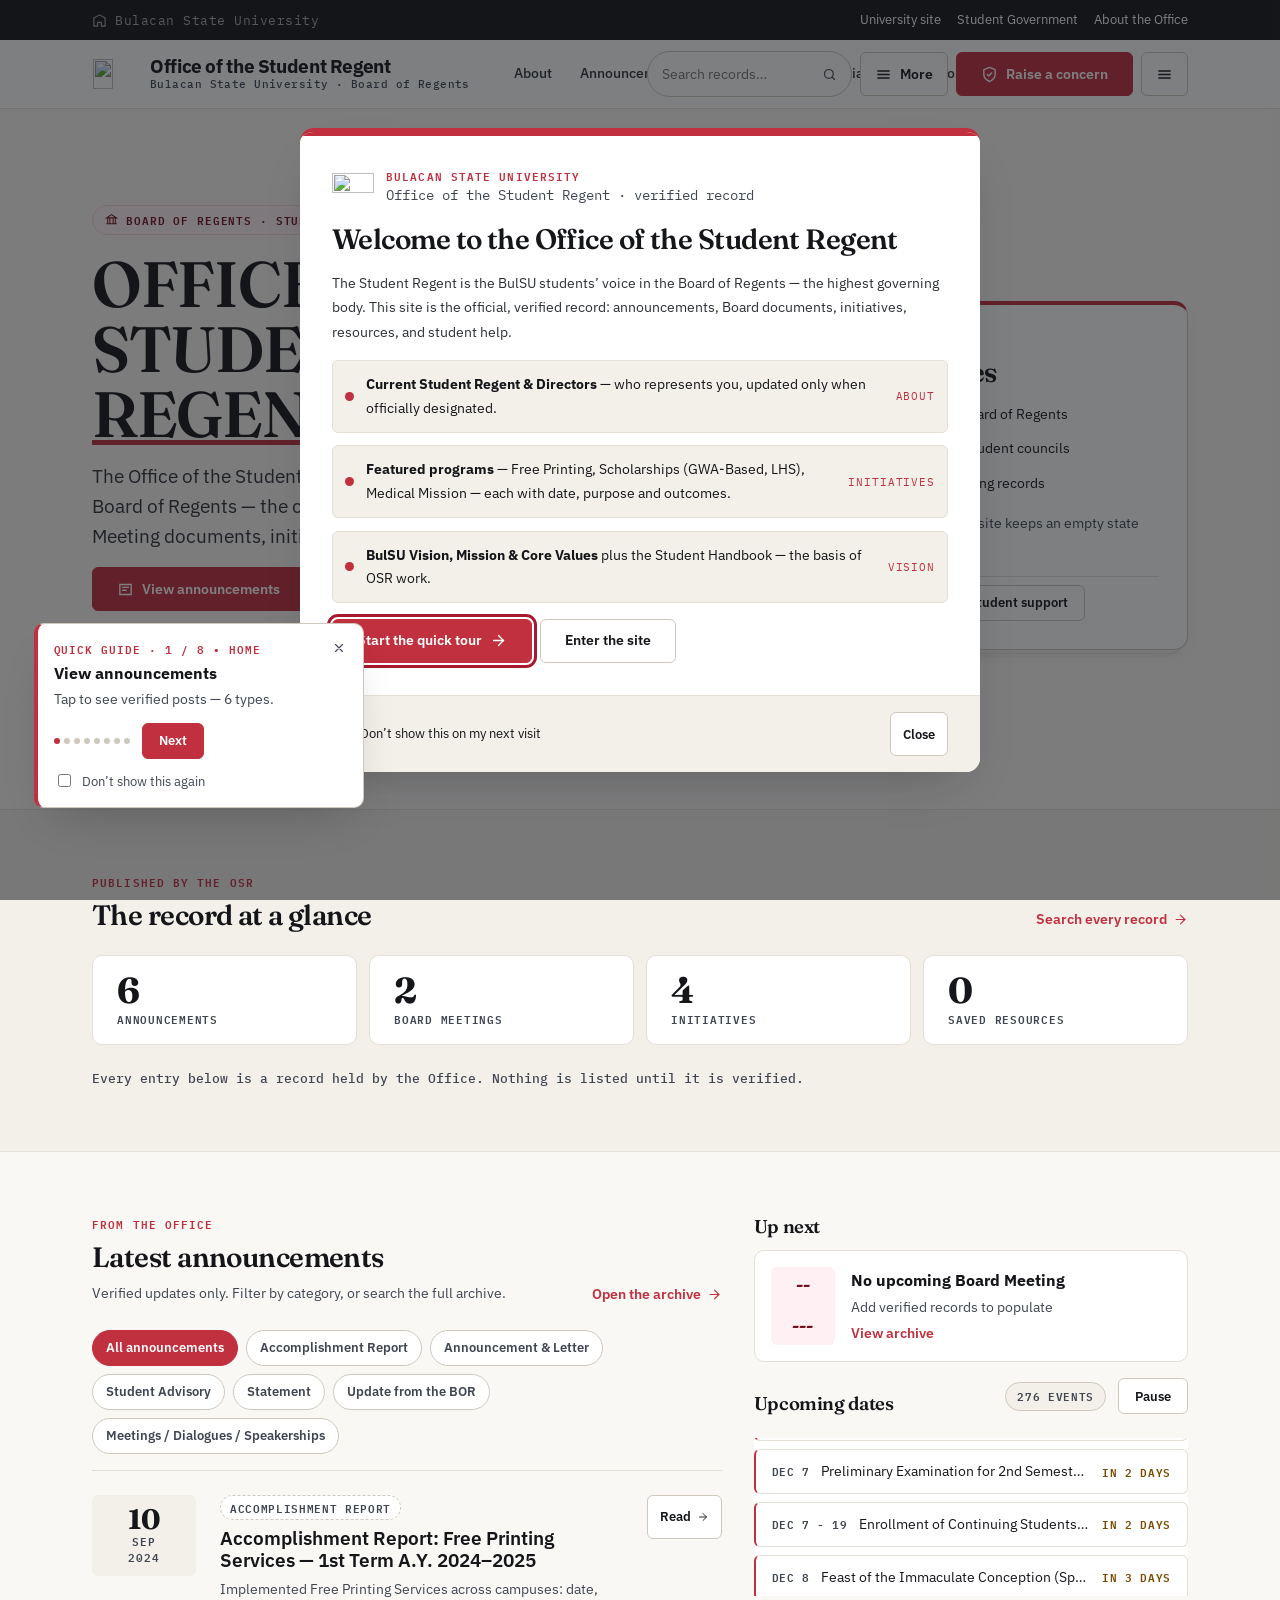
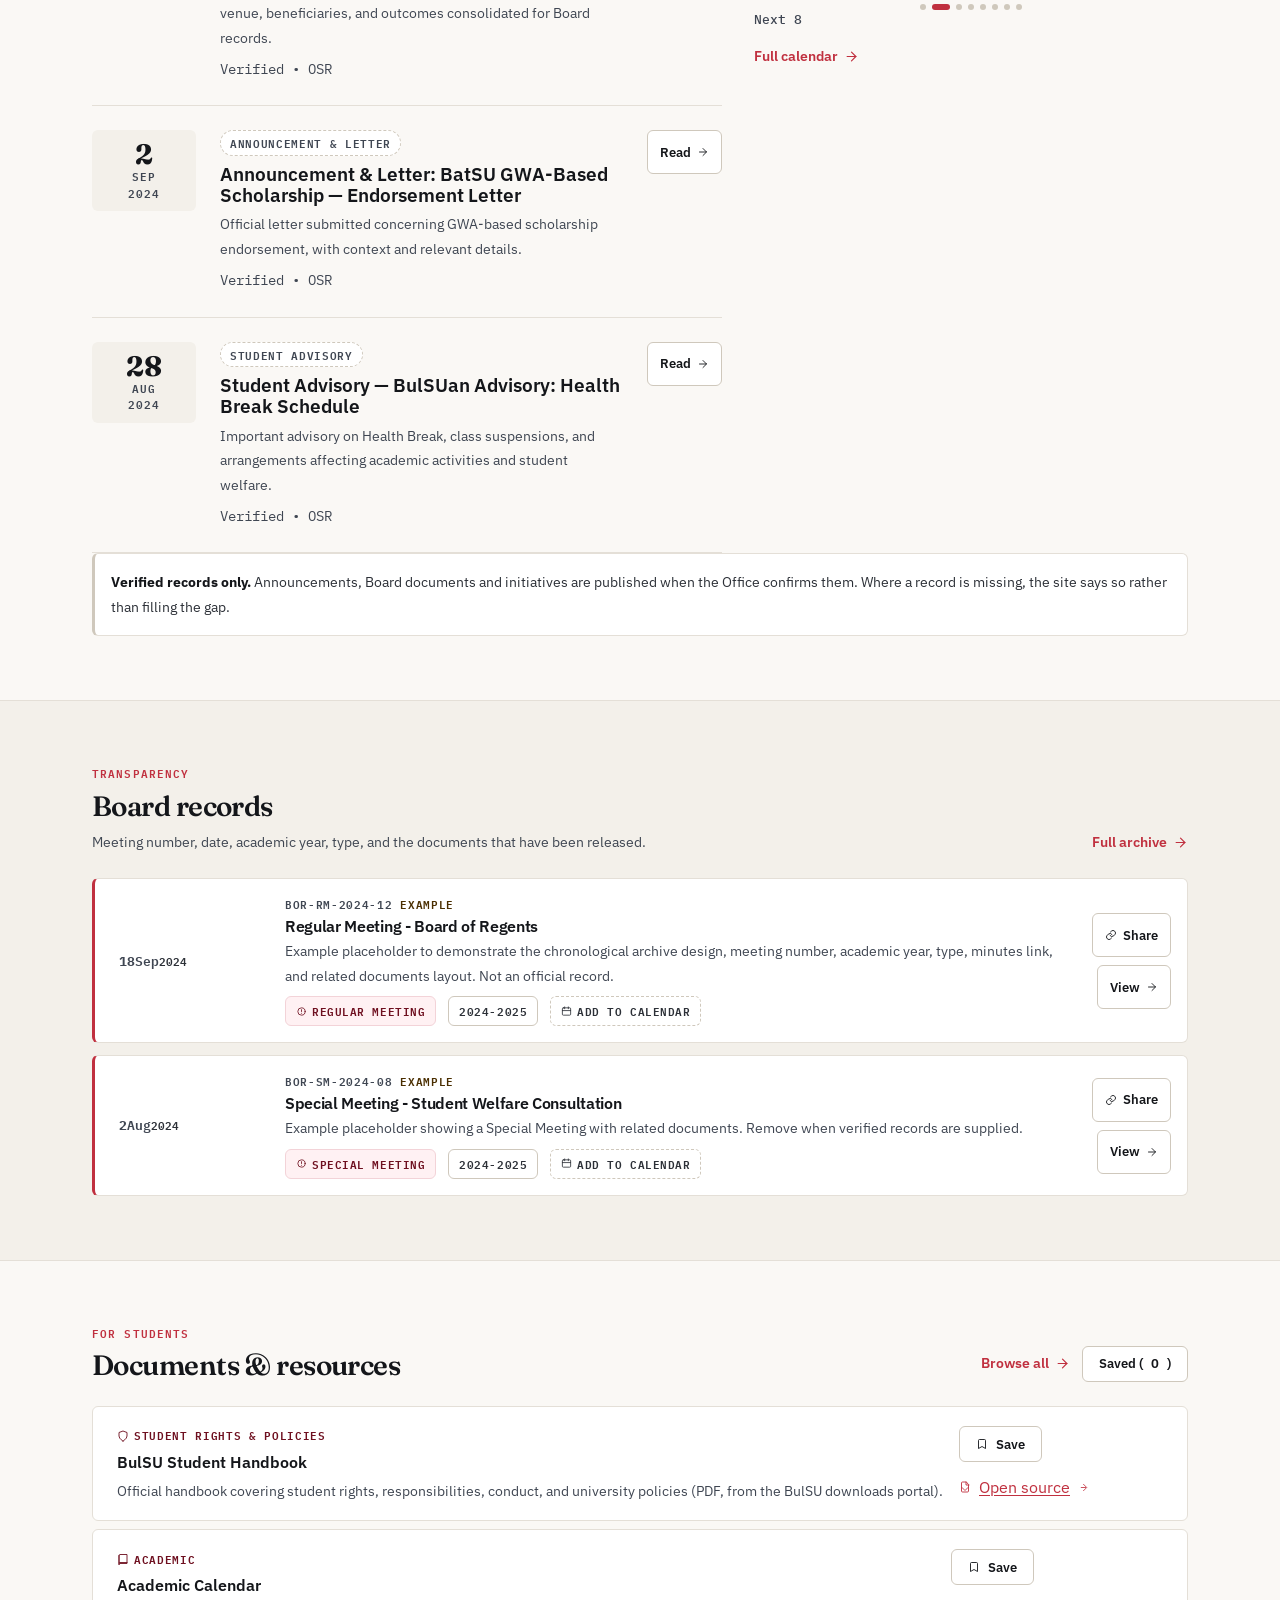
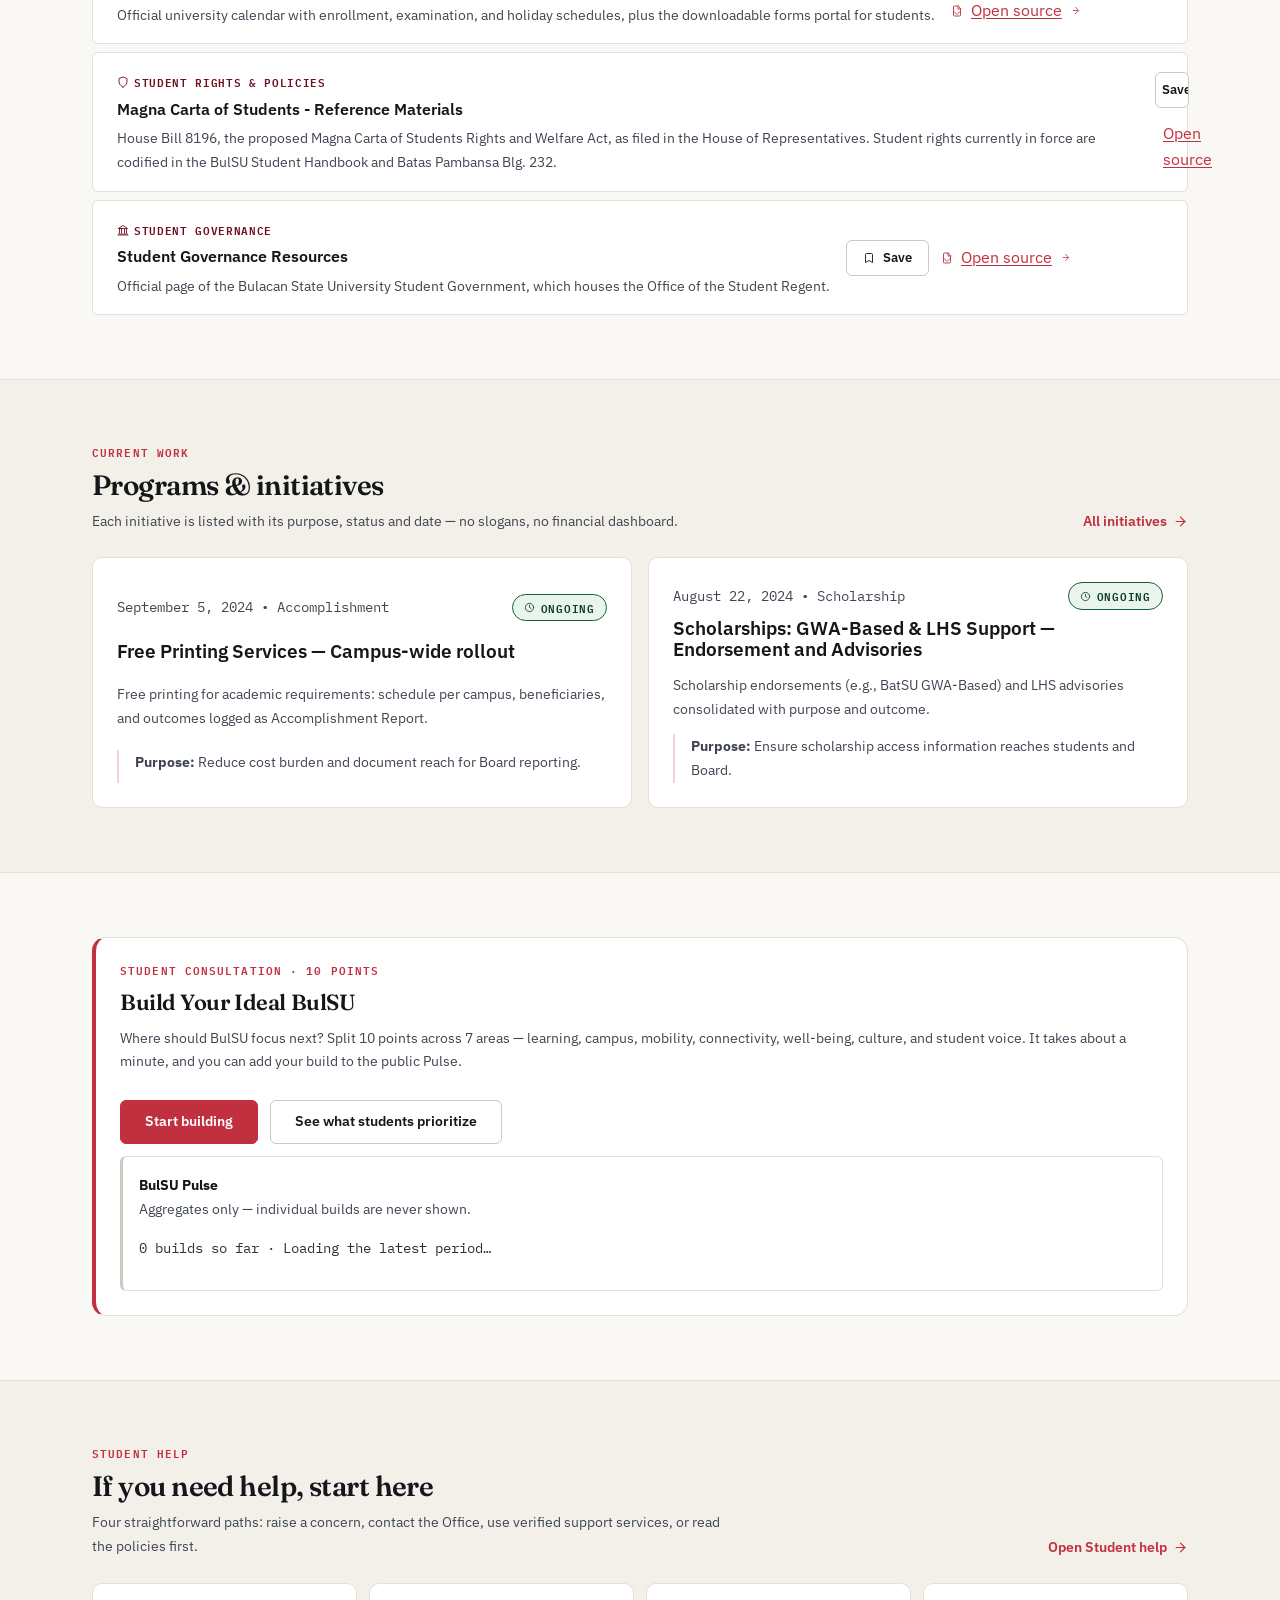
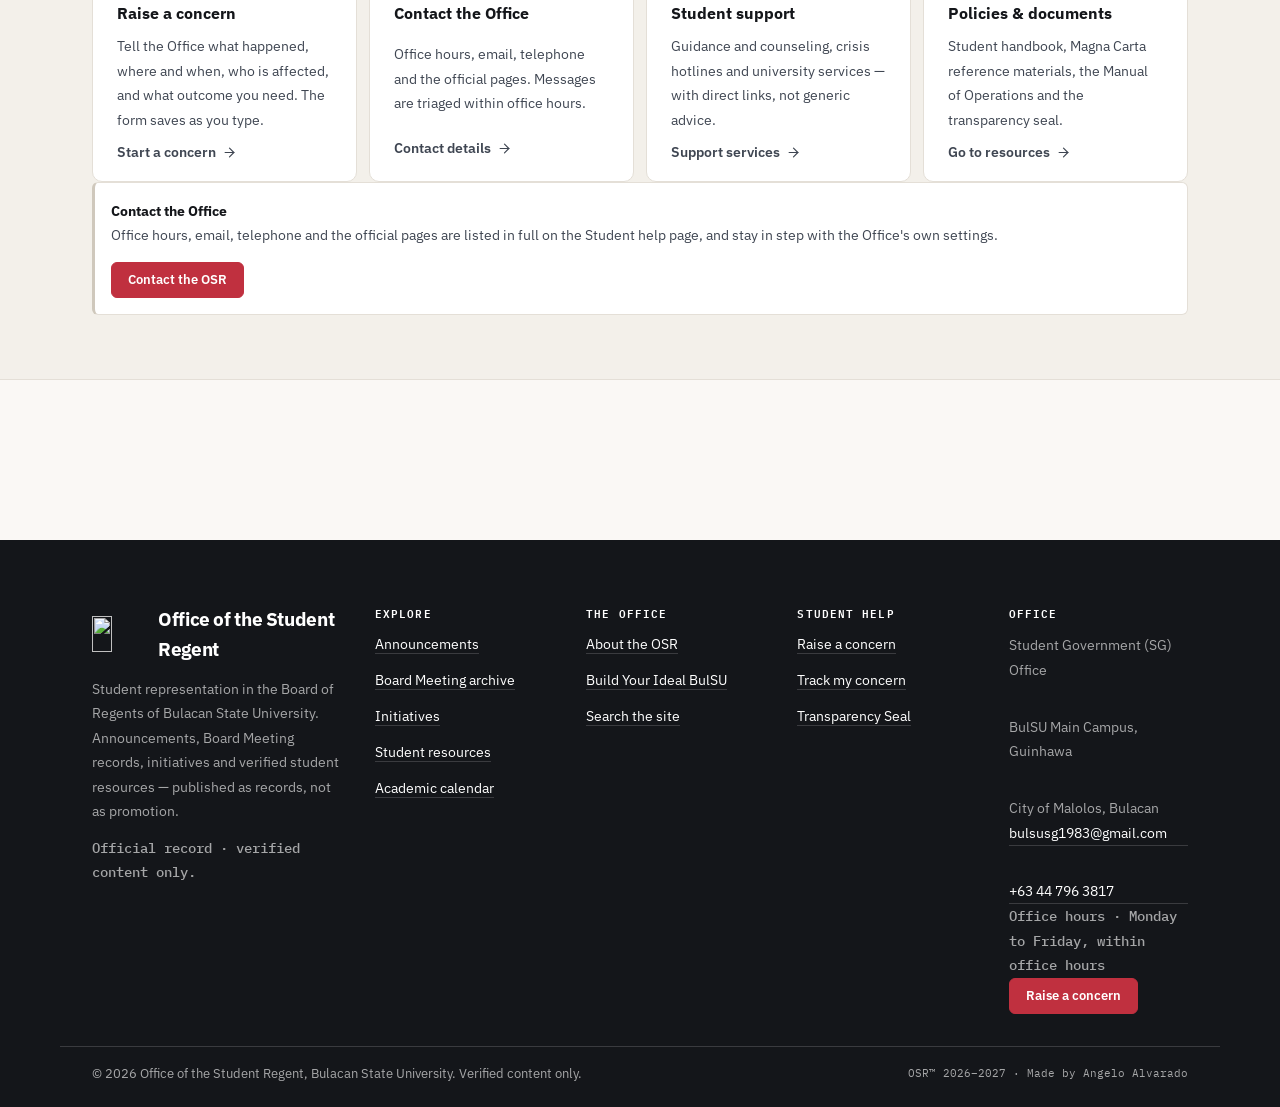
==== bulsuosr-redesign/index.html @ 0ba9b50f "bulsuosr: institutional redesign — full page, design system, and rebuild scripts Co-authored-by: are" ====
<!doctype html>
<html lang="en">
<head>
<meta charset="utf-8">
<meta name="viewport" content="width=device-width, initial-scale=1, viewport-fit=cover">
<meta name="color-scheme" content="light">
<title>Office of the Student Regent — Bulacan State University</title>
<meta name="description" content="Official record of the Office of the Student Regent, Bulacan State University. Verified announcements, Board Meeting records, initiatives, resources and student help.">
<link rel="canonical" href="https://bulsuosr.netlify.app/">
<meta property="og:site_name" content="Office of the Student Regent — Bulacan State University">
<meta property="og:title" content="Office of the Student Regent — Bulacan State University">
<meta property="og:description" content="Student representation in the Board of Regents. Verified records, not marketing.">
<meta property="og:type" content="website">
<meta property="og:url" content="https://bulsuosr.netlify.app/">
<!-- The card a shared link shows: the mark on the site's own paper, with no
     lettering baked in — every unfurler prints the title and description above
     it, and type inside the picture would only duplicate that in whatever font
     the reader's platform substitutes. -->
<meta property="og:image" content="/og-image.png"/>
<meta property="og:image:width" content="1200"/>
<meta property="og:image:height" content="630"/>
<meta property="og:image:alt" content="The OSR mark — Office of the Student Regent, Bulacan State University">
<meta name="twitter:card" content="summary_large_image"/>
<meta name="twitter:title" content="Office of the Student Regent — Bulacan State University">
<meta name="twitter:description" content="Student representation in the Board of Regents. Verified records, not marketing.">
<meta name="twitter:image" content="/og-image.png">
<meta name="theme-color" content="#A6192E" media="(prefers-color-scheme: light)">
<meta name="theme-color" content="#7A1021" media="(prefers-color-scheme: dark)">
<meta name="format-detection" content="telephone=no">
<!-- Tab identity: the real OSR mark, not a plate with a shrunken logo on it.
     favicon.svg is the original logo traced to one vector path and recolours
     itself for the tab it lands on; browsers without SVG favicons fall back to
     the ICO and PNGs rasterised from the same path by tools/make-tab-icons.mjs. -->
<link rel="icon" type="image/svg+xml" href="/favicon.svg"/>
<link rel="icon" href="/favicon.ico" sizes="16x16 32x32 48x48"/>
<link rel="icon" type="image/png" href="/favicon-32.png" sizes="32x32"/>
<link rel="icon" type="image/png" href="/favicon-16.png" sizes="16x16"/>
<link rel="apple-touch-icon" href="/apple-touch-icon.png"/>
<link rel="preconnect" href="https://fonts.googleapis.com">
<link rel="preconnect" href="https://fonts.gstatic.com" crossorigin>
<link href="https://fonts.googleapis.com/css2?family=Fraunces:opsz,wght@9..144,600;9..144,700&family=IBM+Plex+Mono:wght@500;600&family=IBM+Plex+Sans:wght@400;500;600;700&display=swap" rel="stylesheet">
<style>
/* The masthead face. Self-hosted (one 21 KB latin subset) so the wordmark never
   waits on a third-party request or falls back to a generic grotesque. */
@font-face{
  font-family:"Bricolage Grotesque";
  src:url("/fonts/bricolage-grotesque-800.woff2") format("woff2");
  font-weight:800; font-style:normal; font-display:swap;
}
/* BulSU OSR design system — "Institutional Editorial".
   Single source of truth for colour, type, space, and every component below.
   Values are semantic tokens; components never hard-code a raw colour. */
/* ============================================================================
   BULACAN STATE UNIVERSITY · OFFICE OF THE STUDENT REGENT
   Design system — "Institutional Editorial"
   ----------------------------------------------------------------------------
   One token set, one component set, one page template. Every rule below names
   a semantic token; no component hard-codes a colour, size or shadow. The look
   is institutional rather than promotional: paper surfaces, ink text, one red
   accent that belongs to BulSU, and type that carries a long announcement
   without decoration.
   ========================================================================== */

/* ── 1. TOKENS ──────────────────────────────────────────────────────────── */
:root{
  /* Brand red — the only accent on the site. */
  --red-50:#FFF1F3; --red-500:#C0303F; --red-600:#A6192E; --red-700:#8C1226; --red-800:#6E0F1F;
  --red-tint-line:#F3D3D8;
  /* Gold — a surface, never text (1.6:1 on white). */
  --gold-50:#FBF4E4; --gold-300:#E3C87E; --gold-600:#8A5A00; --gold-700:#6F4800;
  /* Ink and paper. */
  --ink-900:#14161A; --ink-800:#1E2126; --ink-700:#2C3037; --ink-600:#3F4652; --ink-500:#565E6B; --ink-400:#78818F;
  --paper-0:#FFFFFF; --paper-1:#FAF8F5; --paper-2:#F3F0EA; --paper-3:#EAE5DD;
  --line-1:#E4DFD7; --line-2:#CFC8BC; --line-3:#B9B2A8;
  /* Status. Each is a word plus a tint; never colour alone. */
  --green-50:#E8F4EC; --green-600:#17603A;
  --amber-50:#FBF0DC; --amber-600:#7A4B00;
  --rust-50:#FBEAE8;   --rust-600:#A3231C;

  /* Semantic aliases — what components are allowed to name. */
  --color-primary:var(--red-500);
  --color-primary-hover:var(--red-700);
  --color-primary-strong:var(--red-600);
  --color-primary-foreground:#FFFFFF;
  --color-primary-tint:var(--red-50);
  --color-primary-tint-line:var(--red-tint-line);
  --color-secondary:var(--ink-900);
  --color-secondary-foreground:#FFFFFF;
  --color-background:var(--paper-1);
  --color-background-alt:var(--paper-2);
  --color-surface:var(--paper-0);
  --color-surface-muted:var(--paper-2);
  --color-surface-sunken:var(--paper-3);
  --color-highlight:#FFFBF5;
  --color-text:var(--ink-900);
  --color-text-secondary:var(--ink-700);
  --color-text-muted:var(--ink-600);
  --color-border:var(--line-1);
  --color-border-strong:var(--line-2);
  --color-focus:var(--red-600);
  --color-focus-invert:#FFD9DE;
  --color-success:var(--green-600); --color-success-bg:var(--green-50);
  --color-warning:var(--amber-600); --color-warning-bg:var(--amber-50);
  --color-error:var(--rust-600);    --color-error-bg:var(--rust-50);
  --color-danger-bg:var(--rust-50);
  /* Named literals — the only place these values exist. */
  --color-on-solid:#FFFFFF;
  --color-on-solid-muted:rgba(255,255,255,.62);
  --color-on-solid-line:rgba(255,255,255,.28);
  --color-error-ink:#5D110D;
  --color-success-ink:#0C3D24;
  --color-warning-ink:#4A2E00;
  --color-gold-ink:#2A1F03;
  --color-gold-ink-soft:#4A3B18;
  --color-gold-ink-quiet:#3A2C08;
  --overlay-scrim:rgba(20,22,26,.55);
  --overlay-scrim-soft:rgba(20,22,26,.5);
  --overlay-veil:rgba(255,255,255,.06);
  --overlay-veil-line:rgba(255,255,255,.16);
  --overlay-veil-strong:rgba(255,255,255,.34);
  --wash-primary:rgba(166,25,46,.08);
  --wash-primary-strong:rgba(166,25,46,.18);
  --wash-primary-faint:rgba(166,25,46,.03);
  --hairline-muted:#B9B2A8;
  /* Type */
  --font-display:"Fraunces", Georgia, "Times New Roman", serif;
  --font-sans:"IBM Plex Sans", system-ui, -apple-system, "Segoe UI", Roboto, sans-serif;
  --font-mono:"IBM Plex Mono", ui-monospace, "SFMono-Regular", Menlo, monospace;
  --font-masthead:"Bricolage Grotesque", var(--font-sans);
  --text-base:16px;
  --text-2xs:11px; --text-xs:12.5px; --text-sm:14px; --text-md:16px; --text-lg:18.5px;
  --text-xl:22px; --text-2xl:28px; --text-3xl:36px; --text-4xl:46px;
  --leading-tight:1.15; --leading-normal:1.65; --leading-relaxed:1.75;
  --track-tight:-.02em;
  /* Space, shape, depth */
  --space-1:4px; --space-2:8px; --space-3:12px; --space-4:16px; --space-5:24px;
  --space-6:32px; --space-7:48px; --space-8:64px; --space-9:96px;
  --container:1160px; --gutter:clamp(16px,4vw,32px); --header-h:68px;
  --radius-sm:6px; --radius-md:10px; --radius-lg:14px; --radius-xl:20px; --radius-pill:999px;
  --shadow-1:0 1px 2px rgba(20,22,26,.06);
  --shadow-2:0 6px 18px -8px rgba(20,22,26,.18);
  --shadow-3:0 22px 48px -22px rgba(20,22,26,.28);
  --ring:0 0 0 3px var(--color-surface), 0 0 0 6px var(--color-focus);
  --dur-fast:.12s; --dur:.18s; --dur-slow:.3s;
  --ease-out:cubic-bezier(.16,1,.3,1); --ease-in-out:cubic-bezier(.4,0,.2,1);
  /* Legacy aliases the shipped scripts and admin still read. */
  --red:var(--color-primary); --red-2:var(--red-700); --red-3:var(--red-50); --red-ink:var(--red-800);
  --ink:var(--ink-900); --ink-2:var(--ink-700); --stone:var(--ink-500); --stone-2:var(--ink-400); --stone-3:var(--line-3);
  --paper:var(--paper-0); --paper-2b:var(--paper-2); --line:var(--line-1); --line-2b:var(--line-2);
  --ok:var(--green-600); --ok-bg:var(--green-50); --warn:var(--amber-600); --warn-bg:var(--amber-50);
  --gold:var(--gold-600); --gold-2:var(--gold-600); --gold-bg:var(--gold-50); --gold-ink:var(--color-gold-ink);
  --max:var(--container); --font-hero:var(--font-masthead);
  --space-xs:var(--space-2); --space-sm:var(--space-3); --space-md:var(--space-4);
  --space-lg:var(--space-5); --space-xl:var(--space-6); --space-2xl:var(--space-8); --space-3xl:var(--space-9);
  --shadow:var(--shadow-2); --shadow-soft:var(--shadow-1);
  --ease:var(--ease-out); --radius:var(--radius-md);
}

/* ── 2. BASE ────────────────────────────────────────────────────────────── */
*,*::before,*::after{box-sizing:border-box}
html{-webkit-text-size-adjust:100%; scroll-behavior:smooth; scroll-padding-top:calc(var(--header-h) + 16px)}
body{
  margin:0; background:var(--color-background); color:var(--color-text);
  font:400 var(--text-base)/var(--leading-normal) var(--font-sans);
  -webkit-font-smoothing:antialiased; text-rendering:optimizeLegibility;
}
/* Nothing pushes the page sideways: grid and flex children shrink rather than
   force a container wider, and long unbroken strings wrap. */
.grid>*,.row>*,.stack>*,.filter-bar>*,.feed__item>*,.board-row>*,.resource>*,.card>*,
.about-card>*,.dash-stats>*,.pulse-pointsbar>*{min-width:0}
code,kbd,samp,.mono{overflow-wrap:anywhere}
p,li,h1,h2,h3,h4,dd,dt,td,th,option,summary{overflow-wrap:break-word}
h1,h2,h3,h4,h5{margin:0 0 .5em; font-family:var(--font-display); font-weight:600; line-height:var(--leading-tight); letter-spacing:var(--track-tight)}
h1{font-size:var(--text-4xl)} h2{font-size:var(--text-3xl)} h3{font-size:var(--text-xl)}
h4{font-size:var(--text-md); font-family:var(--font-sans); font-weight:700; letter-spacing:0}
p{margin:0 0 1em} p:last-child{margin-bottom:0}
ul,ol{margin:0 0 1em; padding-left:1.25em} li+li{margin-top:.35em}
a{color:var(--color-primary); text-decoration:underline; text-decoration-thickness:1px; text-underline-offset:2px}
a:hover{color:var(--color-primary-hover); text-decoration-thickness:2px}
img,svg,video{max-width:100%; height:auto}
img{display:block}
button{font:inherit; color:inherit}
code,kbd,samp{font-family:var(--font-mono); font-size:.92em}
hr{border:0; border-top:1px solid var(--color-border); margin:var(--space-6) 0}
::selection{background:var(--color-primary); color:var(--color-on-solid)}
:focus-visible{outline:3px solid var(--color-focus); outline-offset:2px; border-radius:2px}
.surface-ink :focus-visible,.u-footer :focus-visible{outline-color:var(--color-focus-invert)}
:target{scroll-margin-top:calc(var(--header-h) + 24px)}
[hidden]{display:none !important}

/* ── 3. LAYOUT PRIMITIVES ───────────────────────────────────────────────── */
.shell{width:100%; max-width:var(--container); margin-inline:auto; padding-inline:var(--gutter)}
.shell--narrow{max-width:820px}
main.main{display:block}
.page{display:none; padding:var(--space-7) 0 var(--space-9)}
.page[aria-current="true"]{display:block}
.page-head{display:grid; gap:var(--space-3); max-width:820px; margin-bottom:var(--space-6)}
.page-head__title{margin:0; font-size:clamp(1.9rem,4.4vw,2.9rem)}
.page-head__lead{margin:0; font-size:var(--text-md); line-height:var(--leading-relaxed); color:var(--ink-700)}
.page-head__meta{display:flex; flex-wrap:wrap; gap:var(--space-2) var(--space-3); align-items:center}
.back-link{display:inline-flex; align-items:center; gap:6px; font-size:var(--text-sm); font-weight:500; text-decoration:none}
.back-link:hover{text-decoration:underline}
.row{display:flex; gap:var(--space-3); flex-wrap:wrap; align-items:center}
.stack{display:grid; gap:var(--space-4)}
.grid{display:grid; gap:var(--space-4)}
.grid--2{grid-template-columns:repeat(auto-fit,minmax(min(100%,300px),1fr))}
.grid--3{grid-template-columns:repeat(auto-fill,minmax(min(100%,260px),1fr))}
.split{display:grid; gap:var(--space-6); grid-template-columns:minmax(0,1.45fr) minmax(0,1fr); align-items:start}
.shell + .shell{margin-top:var(--space-6)}
.sr-only{position:absolute; width:1px; height:1px; margin:-1px; padding:0; overflow:hidden; clip:rect(0 0 0 0); white-space:nowrap; border:0}
.skip-link{position:absolute; left:-9999px; top:0; z-index:200; padding:12px 18px; background:var(--color-secondary); color:var(--color-on-solid); border-radius:0 0 var(--radius-sm) 0}
.skip-link:focus{left:0}
.eyebrow{font:600 var(--text-2xs)/1.5 var(--font-mono); letter-spacing:.1em; text-transform:uppercase; color:var(--color-primary)}
.mono{font-family:var(--font-mono)}
.small{font-size:var(--text-sm)}
.muted{color:var(--color-text-muted)}
.spacer{height:var(--space-6)}
.rule{border:0; border-top:1px solid var(--color-border); margin:var(--space-6) 0}
.truncate{overflow:hidden; text-overflow:ellipsis; white-space:nowrap}
.row--center{justify-content:center}
.row--between{justify-content:space-between}
.mt-3{margin-top:var(--space-3)} .mt-4{margin-top:var(--space-4)} .mt-5{margin-top:var(--space-5)} .mt-6{margin-top:var(--space-6)} .mt-7{margin-top:var(--space-7)}
.mb-3{margin-bottom:var(--space-3)} .mb-5{margin-bottom:var(--space-5)} .mb-6{margin-bottom:var(--space-6)}
.fieldset-reset{border:0; padding:0; margin:0}
.hint--flush{margin-top:0}
.prose{max-width:68ch}

/* ── 4. COMPONENTS — BUTTONS, BADGES, CARDS ─────────────────────────────── */
.btn{display:inline-flex; align-items:center; justify-content:center; gap:var(--space-2); min-height:44px; padding:0 var(--space-5);
  border:1px solid var(--color-secondary); border-radius:var(--radius-sm); background:var(--color-secondary); color:var(--color-on-solid);
  font:600 var(--text-sm)/1.2 var(--font-sans); text-decoration:none; cursor:pointer; white-space:nowrap; overflow:hidden; position:relative;
  transition:background var(--dur) var(--ease-out), border-color var(--dur) var(--ease-out), transform var(--dur-fast) var(--ease-out), box-shadow var(--dur) var(--ease-out)}
.btn:hover{background:var(--ink-700); border-color:var(--ink-700); color:var(--color-on-solid); box-shadow:var(--shadow-2)}
.btn:active{transform:translateY(1px)}
.btn[disabled],.btn[aria-disabled="true"]{opacity:.5; cursor:not-allowed; box-shadow:none; transform:none}
.btn__icon{width:17px; height:17px; flex:0 0 auto}
.btn__label{overflow:hidden; text-overflow:ellipsis; white-space:nowrap}
.btn--red{background:var(--color-primary); border-color:var(--color-primary)}
.btn--red:hover{background:var(--color-primary-hover); border-color:var(--color-primary-hover)}
.btn--ghost{background:var(--color-surface); border-color:var(--color-border-strong); color:var(--color-text)}
.btn--ghost:hover{background:var(--color-surface-muted); border-color:var(--color-text); color:var(--color-text)}
.btn--gold{background:var(--gold-600); border-color:var(--gold-700); color:var(--color-on-solid)}
.btn--gold:hover{background:var(--gold-700); border-color:var(--gold-700)}
.btn--sm{min-height:36px; padding:0 var(--space-4); font-size:var(--text-xs)}
.btn--block{width:100%}
.icon-btn{display:inline-grid; place-items:center; width:44px; height:44px; border:1px solid var(--color-border-strong); border-radius:var(--radius-sm);
  background:var(--color-surface); color:var(--color-text); cursor:pointer; transition:background var(--dur) var(--ease-out), border-color var(--dur) var(--ease-out)}
.icon-btn:hover{background:var(--color-surface-muted); border-color:var(--color-text)}
.icon-btn[aria-expanded="true"]{background:var(--color-secondary); border-color:var(--color-secondary); color:var(--color-on-solid)}
.link{display:inline-flex; align-items:center; gap:6px; font-weight:600; font-size:var(--text-sm); text-decoration:none}
.link:hover{text-decoration:underline}
.link__icon{width:15px; height:15px}
.count-badge{display:inline-flex; align-items:center; gap:6px; padding:5px 11px; border:1px solid var(--color-border-strong); border-radius:var(--radius-pill);
  background:var(--color-surface-muted); font:600 var(--text-2xs)/1.5 var(--font-mono); letter-spacing:.06em; text-transform:uppercase; color:var(--color-text-muted)}
.badge{display:inline-flex; align-items:center; gap:5px; padding:3px 9px; border:1px solid var(--color-border-strong); border-radius:var(--radius-pill);
  background:var(--color-surface-muted); font:600 var(--text-2xs)/1.6 var(--font-mono); letter-spacing:.06em; text-transform:uppercase; color:var(--color-text-muted)}
.badge--red{background:var(--color-primary-tint); border-color:var(--color-primary-tint-line); color:var(--red-800)}
.badge--soft{background:var(--color-surface-muted); border-color:var(--color-border-strong)}
.badge--ok{background:var(--color-success-bg); border-color:var(--color-success); color:var(--color-success-ink)}
.badge--warn{background:var(--color-warning-bg); border-color:var(--color-warning); color:var(--color-warning-ink)}
.status{display:inline-flex; align-items:center; gap:6px; padding:4px 11px; border:1px solid var(--color-border-strong); border-radius:var(--radius-pill);
  background:var(--color-surface-muted); font:600 var(--text-2xs)/1.6 var(--font-mono); letter-spacing:.07em; text-transform:uppercase; color:var(--color-text-muted)}
.status--ongoing{background:var(--color-success-bg); border-color:var(--color-success); color:var(--color-success-ink)}
.status--planned{background:var(--color-primary-tint); border-color:var(--color-primary-tint-line); color:var(--red-800)}
.status--completed{background:var(--color-surface-muted); border-color:var(--color-border-strong)}
.status--hold{background:var(--color-warning-bg); border-color:var(--color-warning); color:var(--color-warning-ink)}
.card{display:grid; gap:var(--space-3); padding:var(--space-5); border:1px solid var(--color-border); border-radius:var(--radius-lg); background:var(--color-surface)}
.card--head{border-left:4px solid var(--color-primary)}
.card--link{display:grid; gap:var(--space-2); text-decoration:none; color:inherit; transition:border-color var(--dur) var(--ease-out), transform var(--dur) var(--ease-out), box-shadow var(--dur) var(--ease-out)}
.card--link:hover{border-color:var(--color-border-strong); box-shadow:var(--shadow-2); transform:translateY(-1px); color:inherit}
.card-title{margin:0; font-size:var(--text-xl)}
.card-title--sm{font-size:var(--text-lg)}
.about-card{display:grid; gap:var(--space-3); padding:var(--space-5); border:1px solid var(--color-border); border-left:3px solid var(--color-secondary);
  border-radius:var(--radius-md); background:var(--color-surface)}
.about-card h3{margin:0; font-size:var(--text-lg)}
.about-card p{margin:0; font-size:var(--text-sm); line-height:var(--leading-relaxed); color:var(--ink-600)}
.empty{display:grid; gap:var(--space-2); padding:var(--space-6) var(--space-5); border:1px dashed var(--color-border-strong); border-radius:var(--radius-md);
  background:var(--color-surface); text-align:center; color:var(--ink-600)}
.empty b{font-size:var(--text-md); color:var(--color-text)}
.empty p{margin:0; margin-inline:auto; max-width:56ch; font-size:var(--text-sm); line-height:var(--leading-relaxed)}
.note{font:500 var(--text-xs)/1.5 var(--font-mono); color:var(--color-text-muted)}
.hint{display:block; margin-top:6px; font-size:var(--text-xs); line-height:1.55; color:var(--color-text-muted)}
.field-error{display:block; margin-top:6px; font-size:var(--text-xs); line-height:1.55; color:var(--rust-600); font-weight:600}
.notice{margin:0; padding:var(--space-4); border:1px solid var(--color-border); border-left:3px solid var(--color-border-strong); border-radius:var(--radius-sm);
  background:var(--color-surface); font-size:var(--text-sm); line-height:var(--leading-relaxed); color:var(--ink-700)}
.notice b{color:var(--color-text)}
.notice--error{border-left-color:var(--rust-600); background:var(--color-danger-bg)}
.notice--ok{border-left-color:var(--green-600); background:var(--color-success-bg)}
.table-wrap{width:100%; max-width:100%; overflow-x:auto; -webkit-overflow-scrolling:touch}
.skeleton{display:grid; gap:var(--space-2)} .skeleton span{display:block; height:12px; border-radius:var(--radius-pill); background:var(--color-surface-sunken)}
.skeleton span:nth-child(2){width:82%} .skeleton span:nth-child(3){width:64%}
.kv{display:grid; grid-template-columns:minmax(0,11rem) minmax(0,1fr); gap:var(--space-2) var(--space-4); align-items:baseline; margin:0}
.kv>*{padding-block:6px; border-bottom:1px solid var(--color-border)}
.kv b,.kv dt{font:600 var(--text-xs)/1.6 var(--font-mono); letter-spacing:.06em; text-transform:uppercase; color:var(--color-text-muted)}
.kv span,.kv dd{margin:0; font-size:var(--text-sm); line-height:1.6; overflow-wrap:anywhere}
details{border:1px solid var(--color-border); border-radius:var(--radius-sm); background:var(--color-surface); padding:var(--space-3) var(--space-4)}
details summary{cursor:pointer; font-weight:600; font-size:var(--text-sm); min-height:32px; display:flex; align-items:center; gap:var(--space-2)}
details summary::marker{color:var(--color-primary)}
details[open] summary{margin-bottom:var(--space-3); padding-bottom:var(--space-2); border-bottom:1px solid var(--color-border)}
details p{font-size:var(--text-sm); line-height:var(--leading-relaxed); color:var(--ink-600)}
.phone-link{white-space:nowrap}

/* ── 5. FORMS ───────────────────────────────────────────────────────────── */
.field{display:grid; gap:6px; min-width:0}
.field>label,.field__label{font:600 var(--text-2xs)/1.6 var(--font-mono); letter-spacing:.08em; text-transform:uppercase; color:var(--color-text-muted)}
.field--action{justify-content:flex-end}
.input,.select,.textarea{width:100%; min-height:44px; padding:10px var(--space-3); border:1px solid var(--color-border-strong); border-radius:var(--radius-sm);
  background:var(--color-surface); color:var(--color-text); font:400 var(--text-sm)/1.5 var(--font-sans)}
.textarea{min-height:120px; resize:vertical}
.input::placeholder,.textarea::placeholder{color:var(--ink-400)}
.input:focus-visible,.select:focus-visible,.textarea:focus-visible{outline:3px solid var(--color-focus); outline-offset:1px; border-color:var(--color-focus)}
.input[aria-invalid="true"],.textarea[aria-invalid="true"]{border-color:var(--rust-600)}
.check{display:flex; align-items:flex-start; gap:var(--space-2); min-height:44px; font-size:var(--text-sm); cursor:pointer}
.check input{width:18px; height:18px; margin-top:3px; accent-color:var(--color-primary); flex:0 0 auto}
.filter-bar{display:grid; gap:var(--space-3); grid-template-columns:repeat(auto-fit,minmax(min(100%,200px),1fr)); align-items:end;
  padding:var(--space-4); border:1px solid var(--color-border); border-radius:var(--radius-md); background:var(--color-surface); margin-bottom:var(--space-5)}
.form-status{margin:0; padding:var(--space-3) var(--space-4); border:1px solid var(--color-border-strong); border-left-width:3px; border-radius:var(--radius-sm); font-size:var(--text-sm)}
.form-status.is-ok{border-color:var(--color-success); background:var(--color-success-bg); color:var(--color-success-ink)}
.form-status.is-error{border-color:var(--color-error); background:var(--color-error-bg); color:var(--color-error-ink)}
.rating-scale{display:flex; gap:6px; flex-wrap:wrap}
.rating-scale input{position:absolute; opacity:0; width:1px; height:1px}
.rating-scale label{display:grid; place-items:center; width:44px; height:44px; border:1px solid var(--color-border-strong); border-radius:var(--radius-sm);
  background:var(--color-surface); font:600 var(--text-sm)/1 var(--font-mono); cursor:pointer}
.rating-scale input:checked + label{background:var(--color-primary); border-color:var(--color-primary); color:var(--color-on-solid)}
.rating-scale input:focus-visible + label{outline:3px solid var(--color-focus); outline-offset:2px}
.search-inline{display:flex; align-items:center; border:1px solid var(--color-border-strong); border-radius:var(--radius-pill); background:var(--color-surface); overflow:hidden; width:clamp(150px,16vw,220px)}
.search-inline input{flex:1; min-width:0; padding:10px 4px 10px 14px; border:0; background:transparent; color:var(--color-text); font:400 var(--text-sm)/1.3 var(--font-sans)}
.search-inline input:focus{outline:none}
.search-inline button{display:grid; place-items:center; width:38px; height:38px; margin:3px; border:0; border-radius:var(--radius-pill); background:transparent; color:var(--color-text-muted); cursor:pointer}
.search-inline button:hover{background:var(--color-surface-muted); color:var(--color-text)}

/* ── 6. CHROME — UTILITY BAR, MASTHEAD, MENU, DRAWER, PALETTE ───────────── */
.scroll-progress{position:fixed; top:0; left:0; height:3px; width:0; background:var(--color-primary); z-index:120}
.u-bar{background:var(--color-secondary); color:var(--color-on-solid); font-size:var(--text-xs)}
.u-bar__inner{display:flex; align-items:center; justify-content:space-between; gap:var(--space-4); min-height:40px; flex-wrap:wrap}
.u-bar__label{display:inline-flex; align-items:center; gap:var(--space-2); font-family:var(--font-mono); letter-spacing:.04em; color:var(--color-on-solid-muted)}
.u-bar__label svg{width:15px; height:15px; flex:0 0 auto}
.u-bar__links{display:flex; gap:var(--space-4); flex-wrap:wrap}
.u-bar a{color:var(--color-on-solid); text-decoration:none; border-bottom:1px solid transparent}
.u-bar a:hover{color:var(--color-on-solid); text-decoration:underline; text-underline-offset:2px}
.header{position:sticky; top:0; z-index:80; background:var(--color-surface); border-bottom:1px solid var(--color-border); backdrop-filter:saturate(1.1) blur(6px)}
.header.is-stuck{box-shadow:var(--shadow-2)}
.header__inner{display:flex; align-items:center; gap:var(--space-4); min-height:var(--header-h)}
.brand{display:flex; align-items:center; gap:var(--space-3); text-decoration:none; color:inherit; flex:0 0 auto}
.brand__mark{display:grid; place-items:center; width:46px; height:46px; border-radius:var(--radius-sm); background:var(--color-surface)}
.brand .osr-mark{height:30px; width:auto}
.brand__text{display:grid; gap:1px; min-width:0}
.brand__text b{font-family:var(--font-masthead); font-weight:800; font-size:var(--text-lg); line-height:1.1; letter-spacing:-.02em; color:var(--color-text)}
.brand__text span{font:500 var(--text-2xs)/1.4 var(--font-mono); letter-spacing:.04em; color:var(--color-text-muted)}
.nav{display:flex; gap:var(--space-1); margin-left:var(--space-4); min-width:0}
.nav__link{display:inline-flex; align-items:center; min-height:44px; padding:0 var(--space-3); border-bottom:2px solid transparent;
  font:500 var(--text-sm)/1.2 var(--font-sans); color:var(--ink-700); text-decoration:none; white-space:nowrap}
.nav__link:hover{color:var(--color-text); border-bottom-color:var(--color-border-strong)}
.nav__link[aria-current="page"]{color:var(--color-primary); border-bottom-color:var(--color-primary); font-weight:600}
.header__actions{display:flex; align-items:center; gap:var(--space-2); margin-left:auto; flex:0 0 auto}
.header-menu-btn{display:inline-flex; align-items:center; gap:var(--space-2); min-height:44px; padding:0 14px; border:1px solid var(--color-border-strong);
  border-radius:var(--radius-sm); background:var(--color-surface); color:var(--color-text); font:600 var(--text-sm)/1 var(--font-sans); cursor:pointer}
.header-menu-btn:hover{background:var(--color-surface-muted); border-color:var(--color-text)}
.header-menu-btn svg{width:17px; height:17px}
.more{position:relative}
.more__panel{position:absolute; right:0; top:calc(100% + 8px); z-index:70; min-width:280px; padding:var(--space-3);
  background:var(--color-surface); border:1px solid var(--color-border-strong); border-radius:var(--radius-md); box-shadow:var(--shadow-3); display:grid; gap:2px}
.more__panel[hidden]{display:none}
.more__group{margin:0 0 6px; padding:0 10px; font:600 var(--text-2xs)/1.6 var(--font-mono); letter-spacing:.08em; text-transform:uppercase; color:var(--color-text-muted)}
.more__link{display:grid; grid-template-columns:auto minmax(0,1fr) auto; gap:var(--space-3); align-items:center; width:100%; padding:10px;
  border:0; border-radius:var(--radius-sm); background:transparent; color:inherit; text-align:left; text-decoration:none; cursor:pointer; min-height:44px}
.more__link:hover{background:var(--color-surface-muted)}
.more__link svg{width:17px; height:17px; color:var(--color-primary)}
.more__link b{display:block; font-size:var(--text-sm); font-weight:600}
.more__link span span{display:block; font-size:var(--text-xs); color:var(--color-text-muted)}
.more__kbd{padding:2px 7px; border:1px solid var(--color-border-strong); border-radius:var(--radius-sm); background:var(--color-surface-muted);
  font:600 var(--text-2xs)/1.5 var(--font-mono); color:var(--color-text-muted)}
.search-toggle{display:none}
.drawer{position:fixed; inset:0; z-index:90; display:none}
.drawer[open]{display:block}
.drawer__backdrop{position:absolute; inset:0; background:var(--overlay-scrim)}
.drawer__panel{position:relative; width:min(360px,88vw); height:100%; padding:var(--space-5); background:var(--color-surface);
  border-right:1px solid var(--color-border); overflow-y:auto; display:grid; align-content:start; gap:var(--space-4); animation:drawerIn .24s var(--ease-out)}
.drawer__head{display:flex; align-items:center; justify-content:space-between; gap:var(--space-3)}
.drawer__title{display:flex; align-items:center; gap:var(--space-2); font:700 var(--text-sm)/1.3 var(--font-masthead)}
.drawer__nav{display:grid; gap:2px}
.drawer__nav a{display:flex; align-items:center; justify-content:space-between; gap:var(--space-3); min-height:44px; padding:10px var(--space-3);
  border:1px solid transparent; border-radius:var(--radius-sm); color:var(--color-text); text-decoration:none; font-size:var(--text-sm)}
.drawer__nav a:hover{background:var(--color-surface-muted)}
.drawer__nav a[aria-current="page"]{background:var(--color-secondary); border-color:var(--color-secondary); color:var(--color-on-solid)}
.drawer__nav a[aria-current="page"] svg{color:var(--color-on-solid)}
.drawer__link--ideal{background:var(--color-primary-tint) !important; border-color:var(--color-primary-tint-line) !important; color:var(--red-800) !important; font-weight:600}
.drawer__section{display:grid; gap:var(--space-2); padding-top:var(--space-3); border-top:1px solid var(--color-border)}
.drawer__section h2{margin:0; font:600 var(--text-2xs)/1.6 var(--font-mono); letter-spacing:.08em; text-transform:uppercase; color:var(--color-text-muted)}
.drawer__note{margin:0; font-size:var(--text-xs); line-height:1.6; color:var(--color-text-muted)}
.drawer__kbd{padding:1px 6px; border:1px solid var(--color-border-strong); border-radius:var(--radius-sm); background:var(--color-surface-muted); font:600 var(--text-2xs)/1.5 var(--font-mono)}
.cmd{position:fixed; inset:0; z-index:95; display:none}
.cmd[open]{display:block}
.cmd__backdrop{position:absolute; inset:0; background:var(--overlay-scrim-soft)}
.cmd__panel{position:relative; width:min(640px,92vw); margin:clamp(48px,12vh,140px) auto 0; background:var(--color-surface); border:1px solid var(--color-border-strong);
  border-radius:var(--radius-lg); box-shadow:var(--shadow-3); overflow:hidden; animation:cmdIn .22s var(--ease-out)}
.cmd__head{display:flex; align-items:center; gap:var(--space-2); padding:var(--space-3) var(--space-3) var(--space-3) var(--space-4); border-bottom:1px solid var(--color-border)}
.cmd__head input{flex:1; min-width:0; border:0; background:transparent; font:400 var(--text-md)/1.5 var(--font-sans); color:var(--color-text)}
.cmd__head input:focus{outline:none}
.cmd__list{max-height:min(56vh,440px); overflow-y:auto; padding:var(--space-2); display:grid; gap:2px}
.cmd__item{display:flex; align-items:center; justify-content:space-between; gap:var(--space-4); padding:11px 14px; border-radius:var(--radius-sm); cursor:pointer; color:var(--color-text)}
.cmd__item b{font-weight:600; font-size:var(--text-sm)}
.cmd__item span{font-size:var(--text-xs); color:var(--color-text-muted)}
.cmd__item:hover{background:var(--color-surface-muted)}
.cmd__item[aria-selected="true"]{background:var(--color-primary-tint); box-shadow:inset 2px 0 0 var(--color-primary)}
.cmd__empty{padding:var(--space-5); text-align:center; color:var(--color-text-muted); font-size:var(--text-sm)}
.cmd__hint{display:flex; gap:var(--space-3); flex-wrap:wrap; padding:var(--space-3) var(--space-4); border-top:1px solid var(--color-border); background:var(--color-surface-muted); font-size:var(--text-xs); color:var(--color-text-muted)}
.fab{position:fixed; right:var(--space-4); bottom:calc(var(--space-4) + env(safe-area-inset-bottom)); z-index:60; display:grid; place-items:center;
  width:46px; height:46px; border:1px solid var(--color-border-strong); border-radius:var(--radius-pill); background:var(--color-surface); color:var(--color-text);
  box-shadow:var(--shadow-2); cursor:pointer; opacity:0; pointer-events:none; transition:opacity var(--dur) var(--ease-out)}
.fab.is-visible{opacity:1; pointer-events:auto}
@keyframes drawerIn{from{transform:translateX(-14px); opacity:.7} to{transform:none; opacity:1}}
@keyframes cmdIn{from{transform:translateY(-10px); opacity:.6} to{transform:none; opacity:1}}

/* ── 7. HOME — MASTHEAD ─────────────────────────────────────────────────── */
.hero-wrap{position:relative; padding:var(--space-7) 0 var(--space-8); border-bottom:1px solid var(--color-border)}
.hero{position:relative; display:grid; gap:var(--space-7); grid-template-columns:minmax(0,1.15fr) minmax(0,1fr); align-items:center}
.hero__copy{display:grid; gap:var(--space-4); min-width:0}
.hero__kicker{display:inline-flex; align-items:center; gap:var(--space-2); width:fit-content; padding:5px 12px; border:1px solid var(--color-primary-tint-line);
  border-radius:var(--radius-pill); background:var(--color-primary-tint); font:600 var(--text-2xs)/1.6 var(--font-mono); letter-spacing:.08em; text-transform:uppercase; color:var(--red-800)}
.hero__title{margin:0; font-size:clamp(2.2rem,5.6vw,4rem); line-height:1.02; text-transform:uppercase}
.hero__title span{position:relative; display:inline-block}
.hero__title span::after{content:""; position:absolute; left:0; right:0; bottom:.02em; height:.08em; background:var(--color-primary); transform-origin:left}
.hero__lead{margin:0; max-width:56ch; font-size:var(--text-lg); line-height:1.6; color:var(--ink-700)}
.hero__actions{display:flex; gap:var(--space-3); flex-wrap:wrap; align-items:center}
.hero__actions .hero__cmd{background:var(--color-surface); border-color:var(--color-border-strong); color:var(--color-text)}
.hero__actions .hero__cmd:hover{background:var(--color-surface-muted); border-color:var(--color-text); color:var(--color-text)}
.hero__kbd{padding:2px 7px; border:1px solid var(--color-border-strong); border-radius:var(--radius-sm); background:var(--color-surface-muted); font:600 var(--text-2xs)/1.5 var(--font-mono)}
.hero__meta{display:flex; gap:var(--space-2) var(--space-5); flex-wrap:wrap; margin:0; padding-top:var(--space-3); border-top:1px solid var(--color-border); font-size:var(--text-xs); color:var(--color-text-muted)}
.hero__meta span{display:inline-flex; align-items:center; gap:6px}
.hero__meta b{font:600 var(--text-2xs)/1.6 var(--font-mono); letter-spacing:.07em; text-transform:uppercase; color:var(--ink-600)}
/* The stack: one sheet on a file, turned by two pointer angles. Decoration only. */
.hero__stage{position:relative; min-width:0; perspective:1100px; perspective-origin:62% 38%; transform-style:preserve-3d}
.hero__plate{position:absolute; inset:0; border-radius:var(--radius-lg); background:var(--color-surface); border:1px solid var(--color-border); pointer-events:none;
  transform:translate3d(calc(var(--spread,0) * 9px), calc(9px + var(--spread,0) * 7px), -26px) rotateX(var(--tx,0deg)) rotateY(var(--ty,0deg));
  transition:transform .3s var(--ease-out); will-change:transform}
.hero__plate--deep{opacity:.55; transform:translate3d(calc(var(--spread,0) * 17px), calc(17px + var(--spread,0) * 12px), -52px) rotateX(var(--tx,0deg)) rotateY(var(--ty,0deg))}
.hero__stage .hero__card{position:relative; will-change:transform;
  transform:rotateX(var(--tx,0deg)) rotateY(var(--ty,0deg)) translate3d(0,calc(var(--lift,0px) * -1),0)}
.hero__card{display:grid; gap:var(--space-4); padding:clamp(20px,2.4vw,28px); background:var(--color-surface); border:1px solid var(--color-border-strong);
  border-top:4px solid var(--color-primary); border-radius:var(--radius-lg); box-shadow:var(--shadow-2); transition:transform .3s var(--ease-out), box-shadow .3s var(--ease-out)}
.hero__card::before{content:""; position:absolute; inset:0; border-radius:inherit; pointer-events:none; opacity:0; transition:opacity var(--dur) var(--ease-out);
  background:radial-gradient(320px 200px at var(--cx,50%) 0%,var(--wash-primary),transparent 70%)}
.hero__card.is-lit::before{opacity:1}
.hero__card-head{display:grid; gap:6px}
.hero__card-head h2,.hero__card-head h3{margin:0; font-size:var(--text-2xl)}
.hero__card p{margin:0; font-size:var(--text-sm); line-height:var(--leading-relaxed); color:var(--ink-600)}
.hero__card-list{margin:0; padding:0; list-style:none; display:grid; gap:var(--space-2)}
.hero__card-list li{display:flex; gap:var(--space-3); align-items:flex-start; font-size:var(--text-sm); line-height:1.55}
.hero__card-list svg{flex:0 0 auto; width:16px; height:16px; margin-top:.2em; color:var(--color-primary)}
.hero__card-actions{display:flex; flex-wrap:wrap; gap:var(--space-2); padding-top:var(--space-2); border-top:1px solid var(--color-border)}
.hero__card-note{margin:0; font-size:var(--text-xs); color:var(--color-text-muted)}
.hero-wrap:not(.is-pointing) .hero__stage .hero__card,
.hero-wrap:not(.is-pointing) .hero__plate{transition-duration:.19s}
.hero__ripple{position:absolute; pointer-events:none; border-radius:var(--radius-pill); width:10px; height:10px;
  background:radial-gradient(circle,var(--wash-primary-strong),transparent 70%); animation:ripple .5s var(--ease-out) forwards}
.hero__actions .btn--ghost .hero__ripple,.hero__card-actions .btn--ghost .hero__ripple{background:radial-gradient(circle,color-mix(in srgb, var(--color-primary) 26%, transparent),transparent 70%)}
@keyframes ripple{from{transform:scale(1); opacity:.9} to{transform:scale(24); opacity:0}}
/* Arrival: one staggered wipe. `backwards` holds the opening frame through the
   delay and then steps aside, so nothing keeps owning transform once it settles. */
.hero.is-in .hero__kicker{animation:hero-title-in .5s var(--ease-out) 0s backwards}
.hero.is-in .hero__title{animation:hero-title-in .62s var(--ease-out) .06s backwards}
.hero.is-in .hero__title span::after{animation:hero-underline .5s var(--ease-out) .5s backwards}
.hero.is-in .hero__lead{animation:hero-title-in .62s var(--ease-out) .14s backwards}
.hero.is-in .hero__actions{animation:hero-title-in .62s var(--ease-out) .2s backwards}
.hero.is-in .hero__meta{animation:hero-title-in .62s var(--ease-out) .26s backwards}
.hero.is-in .hero__plate{animation:hero-title-in .9s var(--ease-out) .12s backwards}
.hero.is-in .hero__card{animation:hero-title-in .8s var(--ease-out) .1s backwards}
.hero.is-in .hero__card-actions{animation:hero-title-in .7s var(--ease-out) .3s backwards}
@keyframes hero-title-in{from{opacity:0; transform:translateY(14px)} to{opacity:1; transform:none}}
@keyframes hero-underline{from{transform:scaleX(0)} to{transform:scaleX(1)}}

/* ── 8. HOME — RECORD BANDS, TILES, LISTS ───────────────────────────────── */
.home-band{padding:var(--space-8) 0; border-bottom:1px solid var(--color-border)}
.home-band--alt{background:var(--color-background-alt)}
.sec-head{display:flex; align-items:flex-end; justify-content:space-between; gap:var(--space-5); flex-wrap:wrap; margin-bottom:var(--space-5)}
.sec-head__text{display:grid; gap:var(--space-2); max-width:64ch}
.sec-head__title{margin:0; font-size:var(--text-2xl)}
.sec-head__lead{margin:0; font-size:var(--text-sm); line-height:var(--leading-relaxed); color:var(--ink-600)}
.sec-head--rule{align-items:flex-start}
.dash-stats{display:grid; gap:var(--space-3); grid-template-columns:repeat(auto-fit,minmax(min(100%,160px),1fr)); margin-bottom:var(--space-5)}
.dash-stat{display:grid; gap:2px; padding:var(--space-4) var(--space-5); border:1px solid var(--color-border); border-radius:var(--radius-md); background:var(--color-surface);
  text-decoration:none; color:inherit; transition:border-color var(--dur) var(--ease-out), box-shadow var(--dur) var(--ease-out)}
.dash-stat b{font:700 var(--text-3xl)/1 var(--font-display); letter-spacing:-.02em}
.dash-stat span{font:600 var(--text-2xs)/1.6 var(--font-mono); letter-spacing:.07em; text-transform:uppercase; color:var(--color-text-muted)}
.dash-chip{display:inline-flex; align-items:center; min-height:36px; padding:0 13px; border:1px solid var(--color-border-strong); border-radius:var(--radius-pill);
  background:var(--color-surface); color:var(--color-text-muted); font:600 var(--text-xs)/1 var(--font-sans); cursor:pointer}
.dash-chip:hover{border-color:var(--color-text); color:var(--color-text)}
.dash-chip[aria-pressed="true"]{background:var(--color-primary); border-color:var(--color-primary); color:var(--color-on-solid)}
.dash-chips{display:flex; gap:var(--space-2); flex-wrap:wrap; margin-bottom:var(--space-4)}
.dash-rotating{display:grid; gap:var(--space-3); padding:var(--space-4) var(--space-5); border:1px solid var(--color-border); border-radius:var(--radius-md); background:var(--color-surface)}
.dash-rotating-track{display:grid; gap:inherit}
.upnext{display:flex; gap:var(--space-4); align-items:center; padding:var(--space-4); border:1px solid var(--color-border); border-radius:var(--radius-md); background:var(--color-surface)}
.upnext__date{display:grid; place-items:center; min-width:64px; padding:8px; border-radius:var(--radius-sm); background:var(--color-primary-tint); color:var(--red-800);
  font:700 var(--text-lg)/1.1 var(--font-display); text-align:center}
.upnext__body{display:grid; gap:3px; min-width:0}
.upnext__body b{font-size:var(--text-md)}
.cal-dash-row{display:grid; grid-template-columns:auto minmax(0,1fr) auto; gap:var(--space-3); align-items:center; padding:var(--space-3) var(--space-4);
  border:1px solid var(--color-border); border-radius:var(--radius-sm); background:var(--color-surface)}
.cal-dash-row__title{font-size:var(--text-sm); line-height:1.35; overflow:hidden; text-overflow:ellipsis; white-space:nowrap}
.cal-dash-row__days{font:600 var(--text-2xs)/1.4 var(--font-mono); letter-spacing:.06em; text-transform:uppercase; color:var(--color-text-muted); white-space:nowrap}
.cal-dash-row__days--today{color:var(--color-primary)}
.cal-dash-row__days--soon{color:var(--amber-600)}
.feed__list{display:grid; gap:0; border-top:1px solid var(--color-border)}
.feed__item{display:grid; grid-template-columns:104px minmax(0,1fr) auto; gap:var(--space-5); align-items:start; padding:var(--space-5) 0; border-bottom:1px solid var(--color-border)}
.feed__date{display:grid; place-items:center; padding:10px 0; border-radius:var(--radius-sm); background:var(--color-surface-muted); text-align:center}
.feed__date b{font:700 var(--text-2xl)/1 var(--font-display)}
.feed__date span{font:600 var(--text-2xs)/1.5 var(--font-mono); letter-spacing:.08em; color:var(--color-text-muted)}
.feed__cat,.feed__tag{display:inline-flex; align-items:center; padding:3px 9px; border:1px solid var(--color-border-strong); border-radius:var(--radius-pill);
  background:var(--color-surface-muted); font:600 var(--text-2xs)/1.6 var(--font-mono); letter-spacing:.06em; text-transform:uppercase; color:var(--color-text-muted)}
.feed__cat--placeholder{border-style:dashed; color:var(--color-text-muted); background:var(--color-surface)}
.feed__title{margin:var(--space-2) 0 6px; font-size:var(--text-lg); font-family:var(--font-sans); font-weight:600; letter-spacing:0}
.feed__summary{margin:0; font-size:var(--text-sm); line-height:var(--leading-relaxed); color:var(--ink-600)}
.feed__meta{display:flex; gap:var(--space-3); flex-wrap:wrap; align-items:center; margin-top:var(--space-2)}
.feed__action{display:inline-flex; align-items:center; gap:6px; min-height:44px; padding:0 var(--space-3); border:1px solid var(--color-border-strong);
  border-radius:var(--radius-sm); font:600 var(--text-xs)/1 var(--font-sans); color:var(--color-text); text-decoration:none; background:var(--color-surface)}
.feed__action:hover{background:var(--color-surface-muted); border-color:var(--color-text); color:var(--color-text)}
.board-list{display:grid; gap:var(--space-3)}
.board-row{display:grid; grid-template-columns:150px minmax(0,1fr) auto; gap:var(--space-4); align-items:center; padding:var(--space-4) var(--space-4) var(--space-4) var(--space-5);
  border:1px solid var(--color-border); border-left:3px solid var(--color-primary); border-radius:var(--radius-sm); background:var(--color-surface); width:100%; text-align:left; color:inherit}
.board-row:hover{border-color:var(--color-border-strong); border-left-color:var(--color-primary)}
.board-row__num{font:600 var(--text-xs)/1.5 var(--font-mono); color:var(--color-text-muted); min-width:0; overflow-wrap:anywhere}
.board-row__main{display:grid; gap:2px; min-width:0}
.board-row__main b{font-size:var(--text-sm)}
.initiative{display:grid; gap:var(--space-3); padding:var(--space-5); border:1px solid var(--color-border); border-radius:var(--radius-md); background:var(--color-surface)}
.initiative h3{margin:0; font-size:var(--text-lg); font-family:var(--font-sans); font-weight:600; letter-spacing:0}
.initiative p{margin:0; font-size:var(--text-sm); line-height:var(--leading-relaxed); color:var(--ink-600)}
.initiative__meta{display:flex; gap:var(--space-2); align-items:center; flex-wrap:wrap}
.resource-list{display:grid; gap:var(--space-2)}
.resource{display:grid; grid-template-columns:auto minmax(0,1fr) auto; gap:var(--space-4); align-items:center; padding:var(--space-4) var(--space-4) var(--space-4) var(--space-5);
  border:1px solid var(--color-border); border-radius:var(--radius-sm); background:var(--color-surface)}
.resource__ico{flex:0 0 auto; width:34px; height:34px; display:grid; place-items:center; border-radius:var(--radius-sm); background:var(--color-primary-tint); color:var(--red-800)}
.resource__ico svg{width:17px; height:17px}
.resource__body{display:grid; gap:2px; min-width:0}
.resource__body b{font-size:var(--text-sm)}
.resource__action{display:flex; gap:var(--space-2); align-items:center}
.quick{display:grid; gap:var(--space-3); grid-template-columns:repeat(auto-fit,minmax(min(100%,240px),1fr))}
.quick__card{display:grid; gap:var(--space-2); padding:var(--space-4) var(--space-5); border:1px solid var(--color-border); border-radius:var(--radius-md);
  background:var(--color-surface); text-decoration:none; color:inherit}
.quick__card:hover{border-color:var(--color-border-strong); box-shadow:var(--shadow-2)}
.quick__card b{font-size:var(--text-md)}
.quick__card span{font-size:var(--text-sm); line-height:var(--leading-relaxed); color:var(--ink-600)}

/* ── 9. ABOUT — EDITORIAL BLOCKS ────────────────────────────────────────── */
.ab-hero{display:grid; gap:var(--space-6); grid-template-columns:minmax(0,1.4fr) minmax(0,1fr); align-items:start;
  padding:var(--space-6) 0 var(--space-7); border-bottom:1px solid var(--color-border)}
.ab-hero__eyebrow{margin-bottom:var(--space-2)}
.ab-hero h1{margin:0 0 var(--space-3); font-size:clamp(1.9rem,4.4vw,2.9rem)}
.ab-hero__badge{display:inline-flex; align-items:center; gap:6px; margin-top:var(--space-2); padding:4px 11px; border:1px solid var(--color-primary-tint-line);
  border-radius:var(--radius-pill); background:var(--color-primary-tint); color:var(--red-800); font:600 var(--text-2xs)/1.6 var(--font-mono); letter-spacing:.08em; text-transform:uppercase}
.ab-facts{display:grid; gap:var(--space-3); margin:0}
.ab-facts>div{display: grid; gap:2px; padding:var(--space-3) var(--space-4); border:1px solid var(--color-border); border-radius:var(--radius-sm); background:var(--color-surface)}
.ab-facts dt{font:600 var(--text-2xs)/1.6 var(--font-mono); letter-spacing:.08em; text-transform:uppercase; color:var(--color-text-muted)}
.ab-facts dd{margin:0; font-size:var(--text-sm); font-weight:600}
.ab-jump{position:sticky; top:calc(var(--header-h) + 8px); z-index:20; display:flex; gap:var(--space-2); overflow-x:auto; margin:var(--space-5) 0;
  padding:var(--space-2); border:1px solid var(--color-border); border-radius:var(--radius-pill); background:var(--color-surface); box-shadow:var(--shadow-1)}
.ab-jump button{display:inline-flex; align-items:center; min-height:36px; padding:0 var(--space-4); border:1px solid transparent; border-radius:var(--radius-pill);
  background:transparent; color:var(--ink-700); font:500 var(--text-sm)/1 var(--font-sans); cursor:pointer; white-space:nowrap}
.ab-jump button:hover{background:var(--color-surface-muted); color:var(--color-text)}
.ab-jump button.is-active{background:var(--color-secondary); border-color:var(--color-secondary); color:var(--color-on-solid); font-weight:600}
.ab-block{display:grid; gap:var(--space-5); padding:var(--space-7) 0; border-bottom:1px solid var(--color-border); scroll-margin-top:calc(var(--header-h) + 72px)}
.ab-block:last-child{border-bottom:0}
.ab-block__title{margin:0; font-size:var(--text-2xl)}
.ab-block__title--lg{font-size:var(--text-xl)}
.ab-block__lead{margin:0; max-width:68ch; font-size:var(--text-md); line-height:var(--leading-relaxed); color:var(--ink-700)}
.ab-grid{display:grid; gap:var(--space-6); grid-template-columns:minmax(0,1.5fr) minmax(0,1fr); align-items:start}
.ab-prose{max-width:68ch; font-size:var(--text-md); line-height:var(--leading-relaxed); color:var(--ink-700)}
.ab-prose p{margin:0 0 var(--space-4)}
.ab-mandate{display:grid; gap:var(--space-3)}
.ab-mandate__list{margin:0; padding-left:1.2em; display:grid; gap:var(--space-2); font-size:var(--text-sm); line-height:1.6}
.ab-mandate__list li::marker{color:var(--color-primary)}
.ab-note{margin:0; font-size:var(--text-xs); line-height:1.6; color:var(--color-text-muted)}
.ab-regent{display:grid; gap:var(--space-4)}
.ab-regent__card{display:grid; grid-template-columns:auto minmax(0,1fr); gap:var(--space-4); align-items:center; padding:var(--space-5);
  border:1px solid var(--color-border); border-radius:var(--radius-md); background:var(--color-surface); border-top:3px solid var(--color-primary)}
#aboutSrMark{width:64px; height:64px; border-radius:var(--radius-pill); overflow:hidden; display:grid; place-items:center;
  background:var(--color-primary); color:var(--color-primary-foreground); font:700 var(--text-lg)/1 var(--font-mono)}
#aboutSrMark img{width:100%; height:100%; object-fit:cover; display:block}
.ab-regent__name{font:600 var(--text-lg)/1.3 var(--font-display)}
.ab-regent__role{font-size:var(--text-sm); color:var(--color-text-muted)}
.ab-person-lead{display:grid; gap:var(--space-2); padding:var(--space-4) var(--space-5); border:1px solid var(--color-border); border-left:3px solid var(--color-secondary);
  border-radius:var(--radius-sm); background:var(--color-surface)}
.ab-person-lead b{font-size:var(--text-sm)}
.ab-person-lead span{font-size:var(--text-xs); color:var(--color-text-muted)}
.ab-tag{display:inline-flex; align-items:center; padding:2px 9px; border:1px solid var(--color-border-strong); border-radius:var(--radius-pill);
  background:var(--color-surface-muted); font:600 var(--text-2xs)/1.6 var(--font-mono); letter-spacing:.06em; text-transform:uppercase; color:var(--color-text-muted)}
.ab-tag--red{background:var(--color-primary-tint); border-color:var(--color-primary-tint-line); color:var(--red-800)}
.ab-staff{display:grid; gap:var(--space-4)}
.ab-staff__grid{list-style:none; margin:0; padding:0; display:grid; grid-template-columns:repeat(auto-fill,minmax(min(100%,240px),1fr)); gap:var(--space-3)}
.ab-person{display:grid; grid-template-columns:auto minmax(0,1fr); gap:var(--space-3); align-items:start; padding:var(--space-3) var(--space-3) var(--space-3) var(--space-4);
  border:1px solid var(--color-border); border-left:3px solid var(--color-primary); border-radius:var(--radius-sm); background:var(--color-surface)}
.ab-person__mark{width:44px; height:44px; border-radius:var(--radius-pill); overflow:hidden; display:grid; place-items:center; flex:0 0 auto;
  background:var(--color-primary-tint); color:var(--red-800); font:600 var(--text-sm)/1 var(--font-mono); letter-spacing:.02em}
.ab-person__mark img{width:100%; height:100%; object-fit:cover; display:block}
.ab-person b{display:block; font-size:var(--text-sm); line-height:1.45}
.ab-person span{display:block; font-size:var(--text-xs); color:var(--color-text-muted); line-height:1.5}
.ab-person a{font-size:var(--text-xs); overflow-wrap:anywhere}
.ab-vm{display:grid; gap:var(--space-5); grid-template-columns:repeat(auto-fit,minmax(min(100%,300px),1fr))}
.ab-vm__card{display:grid; gap:var(--space-3); padding:var(--space-5); border:1px solid var(--color-border); border-radius:var(--radius-md); background:var(--color-secondary); color:var(--color-on-solid)}
.ab-vm__card--paper{background:var(--color-surface); color:var(--color-text)}
.ab-vm__label{font:600 var(--text-2xs)/1.6 var(--font-mono); letter-spacing:.08em; text-transform:uppercase; color:var(--color-focus-invert)}
.ab-vm__card--paper .ab-vm__label{color:var(--color-primary)}
.ab-vm__card p{margin:0; font-size:var(--text-sm); line-height:var(--leading-relaxed); color:var(--color-on-solid-muted)}
.ab-vm__card--paper p{color:var(--ink-600)}
.ab-vm__label + p{color:var(--color-on-solid)}
.ab-values{display:flex; flex-wrap:wrap; gap:var(--space-2)}
.ab-value{display:inline-flex; align-items:center; padding:8px 14px; border:1px solid var(--color-primary-tint-line); border-radius:var(--radius-pill);
  background:var(--color-primary-tint); color:var(--red-800); font:600 var(--text-xs)/1.4 var(--font-sans)}
.ab-programs{display:grid; gap:var(--space-3); grid-template-columns:repeat(auto-fit,minmax(min(100%,280px),1fr))}
.ab-program{display:grid; gap:var(--space-2); padding:var(--space-4) var(--space-5); border:1px solid var(--color-border); border-radius:var(--radius-md); background:var(--color-surface)}
.ab-program__head{display:flex; align-items:center; gap:var(--space-2); flex-wrap:wrap}
.ab-program__head b{font-size:var(--text-md)}
.ab-program p{margin:0; font-size:var(--text-sm); line-height:var(--leading-relaxed); color:var(--ink-600)}
.ab-program__link{font-size:var(--text-xs); font-weight:600}
.ab-links{list-style:none; margin:0; padding:0; display:grid; gap:var(--space-2)}
.ab-links li{display:flex; align-items:center; gap:var(--space-2); padding:10px var(--space-3); border:1px solid var(--color-border); border-radius:var(--radius-sm); background:var(--color-surface); font-size:var(--text-sm)}
.ab-links svg{width:15px; height:15px; color:var(--color-primary); flex:0 0 auto}
.ab-mono{font:500 var(--text-xs)/1.6 var(--font-mono); color:var(--color-text-muted)}

/* ── 10. STUDENT HELP + TRACK ───────────────────────────────────────────── */
.help-layout{display:grid; gap:var(--space-6); grid-template-columns:minmax(0,1.5fr) minmax(0,1fr); align-items:start}
.step-rail{display:flex; gap:var(--space-2); margin:0 0 var(--space-5); padding:0; list-style:none}
.step-rail li{flex:1; display:grid; gap:6px; font-size:var(--text-xs); color:var(--color-text-muted)}
.step-rail b{display:block; font:600 var(--text-2xs)/1.6 var(--font-mono); letter-spacing:.07em; text-transform:uppercase}
.step-bar{height:3px; border-radius:var(--radius-pill); background:var(--color-border)}
.step-panel{display:grid; gap:var(--space-4)}
.step-panel[hidden]{display:none}
.stepper-actions{display:flex; gap:var(--space-2); flex-wrap:wrap; justify-content:space-between; padding-top:var(--space-3); border-top:1px solid var(--color-border)}
.review-list{display:grid; gap:var(--space-3); margin:0}
.review-list dt{font:600 var(--text-2xs)/1.6 var(--font-mono); letter-spacing:.08em; text-transform:uppercase; color:var(--color-text-muted)}
.review-list dd{margin:0 0 var(--space-3); font-size:var(--text-sm); line-height:1.6; padding-bottom:var(--space-2); border-bottom:1px solid var(--color-border)}
.track-form{display:grid; gap:var(--space-3); grid-template-columns:minmax(0,1fr) auto; align-items:end}
.track-saved{display:grid; gap:var(--space-2); margin:0; padding:0; list-style:none}
.track-saved li{display:grid; grid-template-columns:minmax(0,1fr) auto; gap:var(--space-2); align-items:center; padding:var(--space-2) var(--space-3);
  border:1px solid var(--color-border); border-radius:var(--radius-sm); background:var(--color-surface)}
.track-saved__open{display:flex; align-items:center; gap:var(--space-3); min-height:44px; padding:0 6px; border:0; background:transparent; text-align:left; cursor:pointer; color:inherit}
.track-saved__open b{font:600 var(--text-xs)/1.4 var(--font-mono)}
.track-saved__x{display:grid; place-items:center; width:44px; height:44px; border:1px solid var(--color-border-strong); border-radius:var(--radius-sm); background:var(--color-surface); cursor:pointer; color:var(--color-text-muted)}
.track-saved__x:hover{border-color:var(--rust-600); color:var(--rust-600)}
.track-pill{display:inline-flex; align-items:center; gap:6px; padding:4px 11px; border-radius:var(--radius-pill); border:1px solid var(--color-border-strong);
  background:var(--color-surface-muted); font:600 var(--text-2xs)/1.6 var(--font-mono); letter-spacing:.06em; text-transform:uppercase; color:var(--color-text-muted)}
.track-pill--ok{border-color:var(--green-600); background:var(--color-success-bg); color:var(--color-success-ink)}
.track-pill--wait{border-color:var(--color-border-strong); background:var(--color-surface-muted); color:var(--color-text-muted)}
.track-result{display:grid; gap:var(--space-3); padding:var(--space-5); border:1px solid var(--color-border); border-left:3px solid var(--color-primary);
  border-radius:var(--radius-md); background:var(--color-surface)}
.track-steps{margin:0; padding:0; list-style:none; display:grid; gap:var(--space-3)}
.track-steps li{display:grid; grid-template-columns:auto minmax(0,1fr); gap:var(--space-3); align-items:start; font-size:var(--text-sm); line-height:1.6}
.track-steps b{display:block; font-size:var(--text-sm)}
.track-steps span{display:block; font-size:var(--text-xs); color:var(--color-text-muted)}
.track-steps .dot{width:10px; height:10px; margin-top:6px; border-radius:var(--radius-pill); background:var(--color-primary)}
.support-list{display:grid; gap:var(--space-3); margin:0; padding:0; list-style:none}
.support-list li{display:grid; gap:4px; padding:var(--space-4); border:1px solid var(--color-border); border-radius:var(--radius-sm); background:var(--color-surface)}
.support-list b{font-size:var(--text-sm)}
.support-list span{font-size:var(--text-xs); color:var(--color-text-muted); line-height:1.6}

/* ── 11. ACADEMIC CALENDAR ──────────────────────────────────────────────── */
.cal-grid{display:grid; gap:var(--space-6)}
.cal-list{display:grid; gap:0; border-top:1px solid var(--color-border)}
.cal-list:empty{display:none; border-top:0}
.cal-month-section{display:grid; gap:var(--space-2)}
.cal-month-head{display:flex; align-items:baseline; justify-content:space-between; gap:var(--space-3); flex-wrap:wrap; padding-bottom:var(--space-2); border-bottom:2px solid var(--color-primary)}
.cal-month-head h3{margin:0; font-size:var(--text-lg); font-family:var(--font-sans); font-weight:700; letter-spacing:0}
.cal-month-head .mono{font-size:var(--text-xs); color:var(--color-text-muted)}
.cal-event{display:grid; grid-template-columns:104px minmax(0,1fr) auto; gap:var(--space-4); align-items:center; padding:var(--space-4) 0 var(--space-4) var(--space-4);
  border-bottom:1px solid var(--color-border); border-left:3px solid var(--color-primary-tint-line)}
.cal-event:hover{background:var(--color-surface)}
.cal-event.is-next{border-left-color:var(--color-primary); background:var(--color-highlight)}
.cal-event__date{font:600 var(--text-xs)/1.5 var(--font-mono); letter-spacing:.04em; text-transform:uppercase; color:var(--ink-600)}
.cal-activity{font-size:var(--text-sm); line-height:1.6}
.cal-badge{display:inline-flex; align-items:center; gap:5px; padding:2px 9px; border:1px solid var(--color-border-strong); border-radius:var(--radius-pill);
  background:var(--color-surface-muted); font:600 var(--text-2xs)/1.6 var(--font-mono); letter-spacing:.05em; text-transform:uppercase; color:var(--color-text-muted)}
.cal-badge--holiday{background:var(--color-error-bg); border-color:var(--color-error); color:var(--color-error-ink)}
.cal-badge--enroll{background:var(--color-success-bg); border-color:var(--color-success); color:var(--color-success-ink)}
.cal-badge--exam{background:var(--color-warning-bg); border-color:var(--color-warning); color:var(--color-warning-ink)}
.cal-badge--grad{background:var(--color-primary-tint); border-color:var(--color-primary-tint-line); color:var(--red-800)}
.cal-badge--academic{background:var(--color-surface-muted)}
.cal-days{font:600 var(--text-2xs)/1.4 var(--font-mono); letter-spacing:.06em; text-transform:uppercase; color:var(--color-text-muted); white-space:nowrap}
.cal-days--today{color:var(--color-on-solid); background:var(--color-primary); padding:3px 8px; border-radius:var(--radius-pill)}
.cal-days--soon{color:var(--amber-600)}
.cal-days--past{color:var(--ink-400)}
.cal-jump{position:fixed; left:50%; bottom:calc(var(--space-4) + env(safe-area-inset-bottom)); transform:translateX(-50%); z-index:55; display:inline-flex; align-items:center; gap:8px;
  min-height:44px; padding:0 var(--space-5); border:1px solid var(--color-secondary); border-radius:var(--radius-pill); background:var(--color-secondary); color:var(--color-on-solid);
  font:600 var(--text-sm)/1 var(--font-sans); cursor:pointer; box-shadow:var(--shadow-3)}
.cal-jump:hover{background:var(--ink-700)}
.cal-jump[hidden]{display:none}
.cal-terms{display:grid; gap:var(--space-3); grid-template-columns:repeat(auto-fit,minmax(min(100%,240px),1fr))}
.cal-term{display:grid; gap:4px; padding:var(--space-4); border:1px solid var(--color-border); border-radius:var(--radius-sm); background:var(--color-surface)}
.cal-term b{font-size:var(--text-sm)}
.cal-term span{font-size:var(--text-xs); color:var(--color-text-muted); line-height:1.6}
mark{background:var(--gold-300); color:var(--ink-900); padding:0 2px; border-radius:2px}

/* ── 12. BUILD YOUR IDEAL BULSU / BULSU PULSE ───────────────────────────── */
.pulse-tabs{display:inline-flex; gap:var(--space-1); padding:4px; border:1px solid var(--color-border); border-radius:var(--radius-pill); background:var(--color-surface-muted)}
.pulse-tab{display:inline-flex; align-items:center; min-height:40px; padding:0 var(--space-5); border:1px solid transparent; border-radius:var(--radius-pill);
  background:transparent; color:var(--ink-700); font:600 var(--text-sm)/1 var(--font-sans); cursor:pointer}
.pulse-tab:hover{color:var(--color-text)}
.pulse-tab[aria-selected="true"]{background:var(--color-surface); border-color:var(--color-border-strong); color:var(--color-primary); box-shadow:var(--shadow-1)}
.pulse-panel{display:grid; gap:var(--space-5); margin-top:var(--space-5)}
.pulse-panel[hidden]{display:none}
.pulse-intro{display:grid; gap:var(--space-2); max-width:70ch}
.pulse-pointsbar{position:sticky; top:calc(var(--header-h) + 8px); z-index:30; display:grid; grid-template-columns:auto minmax(0,1fr) auto; gap:var(--space-4) var(--space-5);
  align-items:center; padding:var(--space-4) var(--space-5); border:1px solid var(--color-border-strong); border-radius:var(--radius-md); background:var(--color-surface); box-shadow:var(--shadow-2)}
.pulse-pointsbar.is-complete{border-color:var(--gold-300)}
.pulse-pointsbar__count{display:grid; gap:4px; min-width:96px}
.pulse-pointsbar__count .mono{font:600 var(--text-2xs)/1.4 var(--font-mono); letter-spacing:.08em; text-transform:uppercase; color:var(--color-text-muted)}
.pulse-pointsbar__count > div:last-child{display:flex; align-items:baseline; gap:6px}
#pulsePointsLeft{font:700 var(--text-2xl)/1 var(--font-display)}
.pulse-pointsbar__track{display:grid; gap:6px; min-width:0}
.pulse-points-track{position:relative; height:12px; border-radius:var(--radius-pill); background:var(--color-surface-sunken); overflow:hidden}
.pulse-points-fill{height:100%; width:0; border-radius:var(--radius-pill); background:var(--color-primary); transition:width var(--dur-slow) var(--ease-out)}
.pulse-pointsbar__track .mono{display:flex; justify-content:space-between; font:500 var(--text-2xs)/1.5 var(--font-mono); color:var(--color-text-muted)}
.pulse-pointsbar__actions{display:flex; gap:var(--space-2); align-items:center; justify-content:flex-end}
#page-ideal-bulsu .pulse-pointsbar .btn{min-height:40px; font-size:var(--text-sm)}
#pulseShowResult{flex:1 1 auto; min-width:0}
#pulseReset{flex:0 0 auto}
#pulseShowResult .btn__label{display:block; overflow:hidden; text-overflow:ellipsis; white-space:nowrap}
.pulse-alloc{display:grid; gap:var(--space-3); grid-template-columns:repeat(auto-fit,minmax(min(100%,300px),1fr)); margin-top:var(--space-5)}
.pulse-alloc-row{display:grid; gap:var(--space-3); padding:var(--space-4) var(--space-5); border:1px solid var(--color-border); border-radius:var(--radius-md); background:var(--color-surface);
  transition:border-color var(--dur) var(--ease-out)}
.pulse-alloc-row.is-active{border-color:var(--color-primary); background:var(--color-surface)}
.pulse-alloc-row.is-bumped{border-color:var(--color-primary)}
.pulse-alloc-row__head{display:flex; align-items:flex-start; justify-content:space-between; gap:var(--space-3)}
.pulse-alloc-row__head div{display:grid; gap:2px}
.pulse-alloc-row__head b{font-size:var(--text-sm)}
.pulse-alloc-row__head span{font-size:var(--text-xs); color:var(--color-text-muted)}
.pulse-alloc-row__tally{display:flex; align-items:center; gap:var(--space-2); justify-content:flex-end}
.pulse-alloc-row__controls{display:flex; align-items:center; gap:var(--space-2); justify-content:flex-end}
.pulse-btn{display:grid; place-items:center; width:44px; height:44px; border:1px solid var(--color-border-strong); border-radius:var(--radius-sm);
  background:var(--color-surface); color:var(--color-text); font:600 var(--text-lg)/1 var(--font-sans); cursor:pointer}
.pulse-btn:hover:not([disabled]){border-color:var(--color-primary); color:var(--color-primary)}
.pulse-btn[disabled]{opacity:.45; cursor:not-allowed}
.pulse-num{display:inline-grid; place-items:center; min-width:2.5ch; padding:4px 8px; border:1px solid var(--color-border); border-radius:var(--radius-sm);
  background:var(--color-surface-muted); font:600 var(--text-md)/1.2 var(--font-mono); white-space:nowrap}
.pulse-map{display:grid; gap:var(--space-2)}
.pulse-map h2,.pulse-map h3{margin:0}
.pulse-livebars{display:grid; gap:var(--space-2); margin-top:var(--space-2)}
.pulse-live-row{display:grid; grid-template-columns:minmax(0,150px) minmax(0,1fr) auto; gap:var(--space-3); align-items:center; padding:10px 0; border-bottom:1px solid var(--color-border)}
.pulse-live-row:last-child{border-bottom:0}
.pulse-live-row__label{font-size:var(--text-sm)}
.pulse-live-row__bar{height:10px; border-radius:var(--radius-pill); background:var(--color-surface-sunken); overflow:hidden}
.pulse-live-row__fill{height:100%; width:0; border-radius:var(--radius-pill); background:var(--color-primary); transition:width var(--dur-slow) var(--ease-out)}
.pulse-live-row__value{font:600 var(--text-xs)/1.4 var(--font-mono); color:var(--color-text-muted); white-space:nowrap}
.pulse-live-row.is-top .pulse-live-row__label{font-weight:600}
.pulse-live-row.is-top .pulse-live-row__fill{background:var(--color-primary-strong)}
.pulse-result{display:grid; gap:var(--space-3); margin-top:var(--space-5)}
.pulse-progress{display:grid; gap:6px}
.pulse-progress__bar{height:8px; border-radius:var(--radius-pill); background:var(--color-surface-sunken); overflow:hidden}
.pulse-progress__fill{height:100%; width:0; border-radius:var(--radius-pill); background:var(--color-primary)}
.pulse-progress__label{font:500 var(--text-2xs)/1.5 var(--font-mono); color:var(--color-text-muted)}
.ideal-empty{display:grid; gap:var(--space-2); padding:var(--space-5); border:1px dashed var(--color-border-strong); border-radius:var(--radius-md); background:var(--color-surface); text-align:center; font-size:var(--text-sm); color:var(--ink-600)}
.pulse-viewnav{display:flex; gap:var(--space-2); overflow-x:auto; padding-bottom:var(--space-2); margin-bottom:var(--space-4); border-bottom:1px solid var(--color-border)}
.pulse-viewtab{display:inline-flex; align-items:center; min-height:40px; padding:0 var(--space-4); border:1px solid transparent; border-bottom:2px solid transparent;
  border-radius:var(--radius-sm) var(--radius-sm) 0 0; background:transparent; color:var(--ink-600); font:600 var(--text-sm)/1 var(--font-sans); cursor:pointer; white-space:nowrap}
.pulse-viewtab:hover{color:var(--color-text); background:var(--color-surface-muted)}
.pulse-viewtab.is-active{color:var(--color-primary); border-bottom-color:var(--color-primary); background:var(--color-surface)}
.pulse-view{display:grid; gap:var(--space-4)}
.pulse-view[hidden]{display:none}
.pulse-period-nav{display:flex; align-items:center; gap:var(--space-2); flex-wrap:wrap}
.pulse-step{display:grid; place-items:center; width:44px; height:44px; border:1px solid var(--color-border-strong); border-radius:var(--radius-sm); background:var(--color-surface); cursor:pointer}
.pulse-step:hover:not([disabled]){border-color:var(--color-text)}
.pulse-step[disabled]{opacity:.5; cursor:not-allowed}
.pulse-nav-meta{font:500 var(--text-xs)/1.5 var(--font-mono); color:var(--color-text-muted)}
.pulse-takeaway{margin:0; font-size:var(--text-sm); line-height:var(--leading-relaxed); color:var(--ink-700)}
.pulse-hero-stat{display:grid; gap:4px; padding:var(--space-4) var(--space-5); border:1px solid var(--color-border); border-radius:var(--radius-md); background:var(--color-surface)}
.pulse-hero-stat b{font:700 var(--text-3xl)/1 var(--font-display)}
.pulse-hero-stat span{font:600 var(--text-2xs)/1.6 var(--font-mono); letter-spacing:.07em; text-transform:uppercase; color:var(--color-text-muted)}
.pulse-bars{display:grid; gap:var(--space-3)}
.pulse-category-row{display:grid; grid-template-columns:minmax(0,180px) minmax(0,1fr) auto; gap:var(--space-3); align-items:center}
.pulse-category-row__label{font-size:var(--text-sm); min-width:0}
.pulse-category-row__bar{height:12px; border-radius:var(--radius-pill); background:var(--color-surface-sunken); overflow:hidden}
.pulse-category-row__fill{height:100%; border-radius:var(--radius-pill); background:var(--color-primary)}
.pulse-category-row__pct{font:600 var(--text-xs)/1.4 var(--font-mono); color:var(--color-text-muted); white-space:nowrap}
.pulse-mover{display:inline-flex; align-items:center; gap:5px; font:600 var(--text-2xs)/1.6 var(--font-mono); letter-spacing:.05em; text-transform:uppercase}
.pulse-mover--up{color:var(--green-600)}
.pulse-mover--down{color:var(--rust-600)}
.pulse-tablewrap{overflow-x:auto; border:1px solid var(--color-border); border-radius:var(--radius-sm); background:var(--color-surface)}
.pulse-table{width:100%; border-collapse:collapse; font-size:var(--text-sm)}
.pulse-table th,.pulse-table td{padding:10px var(--space-4); border-bottom:1px solid var(--color-border); text-align:left; white-space:nowrap}
.pulse-table th{font:600 var(--text-2xs)/1.6 var(--font-mono); letter-spacing:.07em; text-transform:uppercase; color:var(--color-text-muted)}
.pulse-table__period{font-weight:600}
.pulse-table__latest{font:600 var(--text-2xs)/1.6 var(--font-mono); letter-spacing:.06em; color:var(--color-primary)}
.pulse-chartbox{padding:var(--space-4); border:1px solid var(--color-border); border-radius:var(--radius-sm); background:var(--color-surface); overflow-x:auto}
.pulse-chartbox svg{display:block; width:100%; height:auto}
.pulse-share-head{display:flex; align-items:flex-start; justify-content:space-between; gap:var(--space-3); flex-wrap:wrap}
.pulse-share-head h4{margin:0}
.pulse-share-period{font:700 var(--text-xl)/1.2 var(--font-display)}
.pulse-share-actions{display:flex; gap:var(--space-2); align-items:center; flex-wrap:wrap}
.pulse-rule{border:0; border-top:1px solid var(--color-border); margin:var(--space-5) 0}
.pulse-howgrid{display:grid; gap:var(--space-3); grid-template-columns:repeat(auto-fit,minmax(min(100%,200px),1fr)); margin-top:var(--space-3)}
.pulse-howgrid>div{display:grid; gap:4px}
.pulse-howgrid b{font-size:var(--text-sm)}
.pulse-howgrid p{margin:0; font-size:var(--text-xs); line-height:1.6}
.pulse-steps{display:grid; gap:var(--space-2); padding-left:1.2em; font-size:var(--text-sm); line-height:1.65}


/* rotating "upcoming dates" list on the dashboard: the JS translates the track
   one row at a time and prints its own dots under it */
#dashCalendar{position:relative}
#dashCalList{height:158px; overflow:hidden; position:relative; background:var(--color-surface)}
#dashCalList.is-rotating{scroll-behavior:smooth}
.dash-rotating-track{display:grid; gap:var(--space-2); transition:transform .45s var(--ease-out)}
.dash-rotate-indicator{display:flex; gap:6px; justify-content:center; align-items:center; margin-top:8px; padding:0; background:transparent; border:none}
.dash-rotate-dot{width:6px; height:6px; border-radius:var(--radius-pill); background:var(--color-border-strong); flex:0 0 auto}
.dash-rotate-dot.is-active{background:var(--color-primary); width:18px}
.cal-dash-row__date{font:600 var(--text-2xs)/1.5 var(--font-mono); letter-spacing:.05em; text-transform:uppercase; color:var(--ink-600); white-space:nowrap}
.help-aside{display:grid; gap:var(--space-4); align-content:start}
.pill-row{display:flex; gap:var(--space-2); flex-wrap:wrap}

/* ── 13. FOOTER ─────────────────────────────────────────────────────────── */
.u-footer{margin-top:var(--space-8); padding:var(--space-8) 0 var(--space-5); background:var(--color-secondary); color:var(--color-on-solid)}
.u-footer__inner{display:grid; gap:var(--space-6); grid-template-columns:minmax(0,1.4fr) repeat(auto-fit,minmax(min(100%,150px),1fr)); align-items:start}
.u-footer__brand{display:grid; gap:var(--space-3); max-width:42ch}
.u-footer__brandline{display:flex; align-items:center; gap:var(--space-3)}
.u-footer__brandline b{font-family:var(--font-masthead); font-weight:800; font-size:var(--text-lg); letter-spacing:-.02em}
.osr-mark--footer{height:36px; width:auto}
.u-footer p{margin:0; font-size:var(--text-sm); line-height:var(--leading-relaxed); color:var(--color-on-solid-muted)}
.u-footer h2{margin:0 0 var(--space-3); font:600 var(--text-2xs)/1.6 var(--font-mono); letter-spacing:.1em; text-transform:uppercase; color:var(--color-on-solid)}
.u-footer ul{list-style:none; margin:0; padding:0; display:grid; gap:var(--space-2)}
.u-footer li{font-size:var(--text-sm)}
.u-footer a{color:var(--color-on-solid); text-decoration:none; border-bottom:1px solid var(--overlay-veil-line)}
.u-footer a:hover{color:var(--color-on-solid); border-bottom-color:var(--color-on-solid)}
.u-footer__contact{display:grid; gap:4px; font-size:var(--text-sm)}
.u-footer__note{margin:0; font:500 var(--text-xs)/1.6 var(--font-mono); color:var(--color-on-solid-muted)}
.u-footer__bar{display:flex; align-items:center; justify-content:space-between; gap:var(--space-4); flex-wrap:wrap; margin-top:var(--space-6); padding-top:var(--space-4);
  border-top:1px solid var(--overlay-veil-line); font-size:var(--text-xs); color:var(--color-on-solid-muted)}
.u-footer__bar .mono{font-size:var(--text-2xs)}
.u-footer .btn--red{background:var(--color-primary); border-color:var(--color-primary); color:var(--color-on-solid)}

/* ── 14. OVERLAYS — TOAST, MODAL, FAB, WELCOME, GUIDE ───────────────────── */
.toast-wrap{position:fixed; left:50%; bottom:calc(var(--space-5) + env(safe-area-inset-bottom)); transform:translateX(-50%); z-index:120; display:grid; gap:var(--space-2); width:min(420px, calc(100vw - 24px))}
.toast{max-width:100%; opacity:0; transform:translateY(10px); padding:12px 16px; border-radius:var(--radius-sm); background:var(--color-secondary); color:var(--color-on-solid);
  box-shadow:var(--shadow-3); font-size:var(--text-sm); line-height:1.55; transition:opacity var(--dur) var(--ease-out), transform var(--dur) var(--ease-out)}
.toast.is-visible{opacity:1; transform:none}
.toast b{display:block; font-size:var(--text-sm)}
.toast span{display:block; font-size:var(--text-xs); color:var(--color-on-solid-muted)}
.modal{position:fixed; inset:0; z-index:100; display:none}
.modal[open]{display:grid; place-items:center}
.modal__backdrop{position:absolute; inset:0; background:var(--overlay-scrim)}
.modal__panel{position:relative; width:min(760px,92vw); max-height:88vh; overflow-y:auto; padding:clamp(20px,3vw,32px); background:var(--color-surface);
  border-radius:var(--radius-lg); box-shadow:var(--shadow-3); display:grid; gap:var(--space-4); animation:cmdIn .24s var(--ease-out)}
.modal__head{display:flex; align-items:flex-start; justify-content:space-between; gap:var(--space-4)}
.modal__title{margin:6px 0 0; font-size:var(--text-2xl)}
.modal__meta{display:flex; gap:var(--space-3); flex-wrap:wrap; margin-top:6px; font-size:var(--text-xs); color:var(--color-text-muted)}
.modal__body{display:grid; gap:var(--space-4); font-size:var(--text-md); line-height:var(--leading-relaxed); color:var(--ink-700)}
.modal__body h3{font-size:var(--text-lg); font-family:var(--font-sans); letter-spacing:0}
.modal__body img{border-radius:var(--radius-sm)}
.welcome{position:fixed; inset:0; z-index:110; display:none; place-items:center; padding:var(--space-5)}
.welcome[hidden]{display:none}
.welcome.is-open{display:grid}
.welcome-backdrop{position:absolute; inset:0; background:var(--overlay-scrim)}
.welcome-card{position:relative; width:min(680px,94vw); max-height:90vh; overflow:auto; background:var(--color-surface); border-radius:var(--radius-lg);
  box-shadow:var(--shadow-3); border-top:4px solid var(--color-primary); animation:welcomeIn .32s var(--ease-out)}
.welcome-top{height:4px; background:var(--color-primary)}
.welcome-body{display:grid; gap:var(--space-4); padding:clamp(20px,3vw,32px)}
.welcome-head{display:flex; align-items:center; gap:var(--space-3)}
.welcome-eyebrow{font:600 var(--text-2xs)/1.4 var(--font-mono); letter-spacing:.1em; text-transform:uppercase; color:var(--color-primary)}
.welcome-title{margin:0; font-size:var(--text-2xl)}
.welcome-lead{margin:0; font-size:var(--text-sm); line-height:var(--leading-relaxed); color:var(--ink-700)}
.welcome-features{list-style:none; margin:0; padding:0; display:grid; gap:var(--space-2)}
.welcome-features li{display:grid; grid-template-columns:auto minmax(0,1fr) auto; gap:var(--space-3); align-items:center; padding:var(--space-3);
  border:1px solid var(--color-border); border-radius:var(--radius-sm); background:var(--color-surface-muted); cursor:pointer; font-size:var(--text-sm); color:inherit}
.welcome-features li:hover{border-color:var(--color-primary); background:var(--color-primary-tint)}
.welcome-features li .dot{width:9px; height:9px; border-radius:var(--radius-pill); background:var(--color-primary); flex:0 0 auto}
.welcome-features li .mono{font-size:var(--text-2xs); text-transform:uppercase; letter-spacing:.08em; color:var(--color-primary); white-space:nowrap}
.welcome-actions{display:flex; gap:var(--space-2); flex-wrap:wrap}
.welcome-foot{display:flex; align-items:center; justify-content:space-between; gap:var(--space-3); flex-wrap:wrap; padding:var(--space-4) clamp(20px,3vw,32px);
  border-top:1px solid var(--color-border); background:var(--color-surface-muted); font-size:var(--text-xs)}
.welcome-foot label{display:flex; align-items:center; gap:var(--space-2)}
.welcome-close{min-height:44px; padding:0 12px; border:1px solid var(--color-border-strong); background:var(--color-surface); color:var(--color-text); border-radius:var(--radius-sm); font:600 var(--text-xs)/1 var(--font-sans); cursor:pointer}
.welcome-close:hover{border-color:var(--color-text)}
@keyframes welcomeIn{from{transform:translateY(12px) scale(.99); opacity:.6} to{transform:none; opacity:1}}
#guideHost{position:fixed; inset:0; z-index:150; pointer-events:none}
#guideTooltip{pointer-events:auto; position:fixed; width:min(330px,88vw); padding:var(--space-4); background:var(--color-surface); border:1px solid var(--color-border-strong);
  border-left:4px solid var(--color-primary); border-radius:var(--radius-md); box-shadow:var(--shadow-3); animation:guideIn .28s var(--ease-out)}
#guideTooltip[hidden]{display:none}
.guide-dismiss{position:absolute; top:8px; right:8px; display:grid; place-items:center; width:32px; height:32px; border:1px solid transparent; border-radius:var(--radius-sm);
  background:transparent; color:var(--color-text-muted); cursor:pointer}
.guide-dismiss:hover{border-color:var(--color-border-strong); color:var(--color-text)}
.guide-eyebrow{font:600 var(--text-2xs)/1.6 var(--font-mono); letter-spacing:.09em; text-transform:uppercase; color:var(--color-primary)}
.guide-title{margin:6px 0 6px; font-size:var(--text-md); font-family:var(--font-sans); font-weight:700; letter-spacing:0}
.guide-desc{margin:0 0 var(--space-3); font-size:var(--text-sm); line-height:1.6; color:var(--ink-600)}
.guide-actions{display:flex; align-items:center; justify-content:space-between; gap:var(--space-3); flex-wrap:wrap}
.guide-progress{display:inline-flex; gap:4px; align-items:center}
.guide-progress i{width:6px; height:6px; border-radius:var(--radius-pill); background:var(--color-border-strong)}
.guide-progress i.is-on{background:var(--color-primary)}
.guide-dontshow{display:flex; align-items:center; gap:var(--space-2); margin-top:var(--space-3); font-size:var(--text-xs); color:var(--color-text-muted)}
.guide-show-btn{position:fixed; right:var(--space-4); bottom:calc(var(--space-6) + env(safe-area-inset-bottom)); z-index:59; display:grid; place-items:center;
  width:44px; height:44px; border:1px solid var(--color-border-strong); border-radius:var(--radius-pill); background:var(--color-surface); color:var(--color-text); box-shadow:var(--shadow-2); cursor:pointer}
.guide-show-btn:hover{border-color:var(--color-text)}
.guide-show-btn[hidden]{display:none}
.is-tour-target{outline:3px solid var(--color-primary); outline-offset:3px; border-radius:var(--radius-sm); position:relative; z-index:60}
@keyframes guideIn{from{opacity:0; transform:translateY(8px)} to{opacity:1; transform:none}}
.reveal{opacity:0; transform:translateY(10px); transition:opacity .34s var(--ease-out), transform .34s var(--ease-out)}
.reveal.is-visible{opacity:1; transform:none}

/* ── 15. RESPONSIVE ─────────────────────────────────────────────────────── */
/* ══════════════════════════════════════════════════════════════════════════
   19 · RECORD TEMPLATES — the vocabulary the data renderers write
   Every list, card and chip the JavaScript builds comes from these rules, so
   published records and hand-written markup cannot drift apart. Small type is
   capped at 12.5px and only ever used for labels, never for reading copy.
   ══════════════════════════════════════════════════════════════════════════ */
.min-w-0{min-width:0}
.mt-2{margin-top:var(--space-2)}
.mt-1{margin-top:var(--space-1)}
.mb-1{margin-bottom:var(--space-1)}
.mb-4{margin-bottom:var(--space-4)}
.mt-3{margin-top:var(--space-3)}
.stack--sm{gap:var(--space-2)}
.chip-row{display:flex; gap:6px; flex-wrap:wrap; align-items:center}
.tag-row{display:flex; gap:6px; flex-wrap:wrap; align-items:center; margin-top:var(--space-2)}
.note-p{margin:var(--space-2) 0 0; font-size:var(--text-sm); line-height:var(--leading-relaxed); color:var(--ink-700)}
.pre-wrap{white-space:pre-wrap; overflow-wrap:anywhere}
.link-inline{color:var(--color-primary); font-weight:600; text-decoration:underline; text-underline-offset:2px}
.feed__link{display:inline-flex; align-items:center; gap:4px; margin-top:2px; font:600 var(--text-xs)/1.4 var(--font-sans); color:var(--color-primary); text-decoration:none}
.feed__link:hover{color:var(--color-primary-hover); text-decoration:underline}

/* Chips: a short value with a dashed or tinted edge — not a button, not a card. */
.chip{display:inline-flex; align-items:center; gap:5px; padding:4px 9px; border:1px solid var(--color-border-strong); border-radius:var(--radius-sm); background:var(--color-surface-muted); font:600 var(--text-2xs)/1.5 var(--font-mono); letter-spacing:.05em; color:var(--ink-800); white-space:nowrap}
.chip--red{border-color:var(--color-primary-tint-line); background:var(--color-primary-tint); color:var(--red-800)}
.chip--gold{border-color:var(--gold-700); background:var(--gold-bg); color:var(--color-gold-ink)}

/* .tag / .status / .badge share one shape; only the tone differs. */
.tag{display:inline-flex; align-items:center; gap:5px; min-height:30px; padding:4px 10px; border:1px solid var(--color-border-strong); border-radius:var(--radius-sm); background:var(--color-surface); font:600 var(--text-2xs)/1.5 var(--font-mono); letter-spacing:.05em; text-transform:uppercase; color:var(--ink-700); text-decoration:none}
button.tag{cursor:pointer; border-style:dashed; background:transparent}
button.tag:hover{border-color:var(--color-primary); color:var(--red-800)}
.tag--red{border-color:var(--color-primary-tint-line); background:var(--color-primary-tint); color:var(--red-800)}

/* Divider: a hairline between two blocks of a record, not a decoration. */
.divider{height:1px; margin:var(--space-3) 0; background:var(--color-border); border:0}
.error{color:var(--color-error-ink); font-weight:600}
.ok{color:var(--color-success-ink); font-weight:600}

/* Board-meeting rows: date block, then the record itself. */
.board-row__kicker{display:flex; gap:var(--space-2); flex-wrap:wrap; align-items:center; margin-bottom:var(--space-1); font:600 var(--text-2xs)/1.6 var(--font-mono); letter-spacing:.06em; text-transform:uppercase; color:var(--color-text-muted)}
.board-row__title{margin:0 0 var(--space-1); font-size:var(--text-md); font-weight:600; font-family:var(--font-sans)}
.board-row__desc{margin:0; font-size:var(--text-sm); line-height:var(--leading-relaxed); color:var(--ink-600)}
.board-row__meta{display:flex; gap:var(--space-3); flex-wrap:wrap; align-items:center; margin-top:var(--space-2); font-size:var(--text-xs); color:var(--color-text-muted)}
.board-row__links{display:grid; gap:var(--space-2); justify-items:end}
.board-row__year{font-size:var(--text-2xs); color:var(--ink-700)}

/* Initiatives: title, description, purpose, foot — no nested card-in-card. */
.initiative__top{display:flex; gap:var(--space-3); flex-wrap:wrap; align-items:center; justify-content:space-between}
.initiative__title{margin:0; font-size:var(--text-lg); font-family:var(--font-sans); font-weight:600}
.initiative__desc{margin:0; font-size:var(--text-sm); line-height:var(--leading-relaxed); color:var(--ink-700)}
.initiative__purpose{padding-left:var(--space-4); border-left:2px solid var(--color-primary-tint-line); font-size:var(--text-sm); line-height:var(--leading-relaxed); color:var(--ink-600)}
.initiative__body{display:grid; gap:var(--space-3); min-width:0}
.initiative__foot{display:flex; gap:var(--space-3); flex-wrap:wrap; align-items:center; justify-content:space-between; padding-top:var(--space-3); border-top:1px solid var(--color-border)}
.initiative--compact{gap:var(--space-2)}
.initiative__image{display:grid; place-items:center; min-height:120px; border-bottom:1px solid var(--color-border); background:var(--color-surface-muted); color:var(--color-text-muted); font-size:var(--text-xs); text-align:center; padding:var(--space-3)}
.placeholder-flag{color:var(--color-warning-ink); font-weight:600}

/* Resources */
.resource__cat{display:inline-flex; align-items:center; gap:5px; font:600 var(--text-2xs)/1.5 var(--font-mono); letter-spacing:.06em; text-transform:uppercase; color:var(--red-800)}
.resource__title{margin:0; font-size:var(--text-md); font-weight:600; font-family:var(--font-sans)}
.resource__desc{margin:var(--space-1) 0 0; font-size:var(--text-sm); line-height:var(--leading-relaxed); color:var(--ink-600)}
.resource-list .empty{grid-column:1 / -1}

/* Concern review + document lists */
.doc-list{margin:0; padding-left:1.1rem; font-size:var(--text-sm); line-height:var(--leading-relaxed)}
.doc-list li{margin-bottom:var(--space-1)}
.anon-flag{display:inline-flex; align-items:center; gap:6px}
.anon-flag__badge{display:inline-flex; padding:2px 7px; border-radius:var(--radius-pill); background:var(--ink-900); color:var(--color-on-solid); font:700 var(--text-2xs)/1.6 var(--font-mono); letter-spacing:.04em}
.media-frame{margin-top:var(--space-3); border:1px solid var(--color-border); border-radius:var(--radius-md); overflow:hidden}
.media-frame__placeholder{padding:var(--space-7); background:var(--color-surface-muted); text-align:center; color:var(--color-text-muted)}
.empty--inline{padding:var(--space-4)}

/* Search → track history timeline */
.timeline{display:grid; gap:var(--space-4); margin:var(--space-5) 0 0; padding-left:var(--space-4); border-left:2px solid var(--color-border)}
.timeline__item{position:relative}
.timeline__dot{position:absolute; left:calc(-1 * var(--space-4) - 7px); top:4px; width:12px; height:12px; border-radius:var(--radius-pill); background:var(--color-primary); border:2px solid var(--color-surface); box-shadow:0 0 0 1px var(--color-border)}
.timeline__row{display:flex; gap:var(--space-2); flex-wrap:wrap; align-items:center; margin-top:var(--space-1)}
.timeline__row b{font-size:var(--text-base)}

/* Concern tracking result */
.track-card{display:grid; gap:var(--space-3); padding:var(--space-5); border:1px solid var(--color-border); border-left:3px solid var(--color-primary); border-radius:var(--radius-md); background:var(--color-surface)}
.track-card--loading{justify-items:center; text-align:center; color:var(--color-text-muted)}
.track-card__head{display:flex; gap:var(--space-3); flex-wrap:wrap; align-items:center; justify-content:space-between}
.track-card__label{font:600 var(--text-2xs)/1.6 var(--font-mono); letter-spacing:.06em; text-transform:uppercase; color:var(--color-text-muted)}
.track-card__code{font:600 var(--text-md)/1.4 var(--font-mono); letter-spacing:.04em; color:var(--color-text)}
.track-meta{display:grid; gap:var(--space-1) var(--space-4); grid-template-columns:auto minmax(0,1fr); font-size:var(--text-sm); color:var(--ink-700)}
.track-meta dt{font:600 var(--text-2xs)/1.6 var(--font-mono); letter-spacing:.06em; text-transform:uppercase; color:var(--color-text-muted)}
.track-meta dd{margin:0}
.track-steps{display:grid; gap:var(--space-3); margin:0; padding:0; list-style:none}
.track-steps li{display:grid; grid-template-columns:auto minmax(0,1fr); gap:var(--space-3); align-items:start; font-size:var(--text-sm)}
.track-steps__dot{width:14px; height:14px; margin-top:3px; border-radius:var(--radius-pill); border:2px solid var(--color-border-strong); background:var(--color-surface)}
.track-steps .is-done .track-steps__dot,.track-steps li.is-done .track-steps__dot{border-color:var(--color-success); background:var(--color-success)}
.track-steps .is-current .track-steps__dot,.track-steps li.is-current .track-steps__dot{border-color:var(--color-primary); background:var(--color-primary); box-shadow:0 0 0 3px var(--color-primary-tint)}
.track-steps .is-done b,.track-steps .is-current b{font-weight:600}
.track-response{margin:0; padding:var(--space-3) var(--space-4); border-radius:var(--radius-sm); background:var(--color-surface-muted); font-size:var(--text-sm); line-height:var(--leading-relaxed); color:var(--ink-700); white-space:pre-wrap}
.track-wait{margin:0; font-size:var(--text-xs); color:var(--color-text-muted)}
.track-issued{display:grid; gap:var(--space-2); padding:var(--space-4); border:1px dashed var(--color-border-strong); border-radius:var(--radius-md); background:var(--color-surface-muted)}
.track-issued__label{font:600 var(--text-2xs)/1.6 var(--font-mono); letter-spacing:.06em; text-transform:uppercase; color:var(--color-text-muted)}
.track-issued__code{font:700 var(--text-lg)/1.3 var(--font-mono); letter-spacing:.06em; color:var(--red-800)}
.track-saved__empty{padding:var(--space-3) 0; font-size:var(--text-sm); color:var(--color-text-muted)}

/* Pulse: aggregates, movers, period summaries */
.pulse-overview{display:grid; gap:var(--space-3); grid-template-columns:repeat(auto-fit,minmax(180px,1fr))}
.pulse-overview__cell{display:grid; gap:4px; padding:var(--space-4); border:1px solid var(--color-border); border-radius:var(--radius-md); background:var(--color-surface)}
.pulse-overview__cell b{font:600 var(--text-2xs)/1.5 var(--font-mono); letter-spacing:.06em; text-transform:uppercase; color:var(--color-text-muted)}
.pulse-overview__cell strong{font:700 var(--text-xl)/1.2 var(--font-display); color:var(--color-text)}
.pulse-overview__cell span{font-size:var(--text-xs); color:var(--color-text-muted)}
.pulse-overview__value--sm{font-size:var(--text-md)!important}
.pulse-period-summary{display:grid; gap:var(--space-3); grid-template-columns:repeat(auto-fit,minmax(160px,1fr))}
.pulse-stat{display:grid; gap:2px; padding:var(--space-3) var(--space-4); border:1px solid var(--color-border); border-radius:var(--radius-sm); background:var(--color-surface)}
.pulse-stat--paper{background:var(--color-surface-muted)}
.pulse-stat__label{font:600 var(--text-2xs)/1.6 var(--font-mono); letter-spacing:.06em; text-transform:uppercase; color:var(--color-text-muted)}
.pulse-stat__value{font:700 var(--text-md)/1.3 var(--font-display); margin-top:2px}
.pulse-stat__value--sm{font-size:var(--text-sm)}
.pulse-stat__value--lg{font-size:var(--text-lg)}
.pulse-stat__sub{font-size:var(--text-xs); color:var(--color-text-muted)}
.pulse-chiprow{display:flex; gap:var(--space-2); flex-wrap:wrap; margin-top:var(--space-3)}
.pulse-chip{display:inline-flex; align-items:center; gap:5px; padding:4px 10px; border:1px solid var(--color-border-strong); border-radius:var(--radius-pill); background:var(--color-surface-muted); font:600 var(--text-2xs)/1.5 var(--font-mono); letter-spacing:.05em; color:var(--ink-800)}
.pulse-chip--top{border-color:var(--color-primary-tint-line); background:var(--color-primary-tint); color:var(--red-800)}
.pulse-counter{font:700 var(--text-md)/1.3 var(--font-mono); color:var(--color-text)}
.pulse-movers{display:grid; gap:var(--space-3)}
.pulse-mover--up{color:var(--color-success-ink)}
.pulse-mover--down{color:var(--color-error-ink)}
.pulse-alloc-meta{font:600 var(--text-2xs)/1.6 var(--font-mono); letter-spacing:.06em; text-transform:uppercase; color:var(--color-text-muted)}
.pulse-alloc-row__icon{display:grid; place-items:center; width:34px; height:34px; border-radius:var(--radius-sm); background:var(--color-primary-tint); color:var(--red-800)}
.pulse-alloc-row__title{margin:0; font-size:var(--text-sm); font-weight:600; color:var(--color-text)}
.pulse-alloc-row__desc{margin:2px 0 0; font-size:var(--text-xs); line-height:var(--leading-relaxed); color:var(--color-text-muted)}
.pulse-category-row__value{font:600 var(--text-xs)/1.4 var(--font-mono); color:var(--color-text-muted); white-space:nowrap}

@media(max-width:1080px){
  .hero{grid-template-columns:minmax(0,1fr); gap:var(--space-6)}
  .hero__stage{max-width:560px}
  .split,.ab-grid,.help-layout{grid-template-columns:minmax(0,1fr)}
}
@media(max-width:1023px){
  .nav,.search-inline{display:none}
  .search-toggle{display:inline-grid}
  .header__actions{margin-left:auto}
  .u-bar__inner{justify-content:center}
  .u-bar__links{justify-content:center}
}
@media(max-width:820px){
  .page{padding:var(--space-6) 0 var(--space-8)}
  .feed__item{grid-template-columns:88px minmax(0,1fr); gap:var(--space-4)}
  .feed__action{grid-column:2; justify-self:start}
  .board-row{grid-template-columns:minmax(0,1fr); gap:var(--space-3)}
  .board-row__num{padding-bottom:var(--space-2); border-bottom:1px solid var(--color-border)}
  .pulse-category-row,.pulse-live-row{grid-template-columns:minmax(0,1fr) auto; row-gap:4px}
  .pulse-category-row__bar,.pulse-live-row__bar{grid-column:1 / -1}
  .cal-event{grid-template-columns:88px minmax(0,1fr); gap:var(--space-3)}
  .cal-days{grid-column:2}
  .u-footer__inner{grid-template-columns:minmax(0,1fr) minmax(0,1fr)}
}
@media(max-width:640px){
  .board-row{grid-template-columns:minmax(0,1fr)}
  .board-row__links{justify-items:start}
  .feed__item{grid-template-columns:76px minmax(0,1fr)}
  .cal-event{grid-template-columns:minmax(0,1fr)}
  .resource{grid-template-columns:auto minmax(0,1fr)}
  .resource__action{grid-column:1 / -1; justify-content:flex-start}
  .pulse-overview,.pulse-period-summary{grid-template-columns:minmax(0,1fr)}
  .pulse-stat__value,.pulse-overview__cell strong{font-size:var(--text-md)}
  .track-card__head{justify-content:flex-start}
  .timeline{padding-left:var(--space-3)}
  :root{--gutter:16px; --header-h:60px}
  .u-bar{display:none}
  .brand__text span{display:none}
  .hero-wrap{padding:var(--space-5) 0 var(--space-6)}
  .hero__title{font-size:clamp(2rem,9vw,2.6rem)}
  .hero__title span::after{height:4px}
  .hero__actions{display:grid; grid-template-columns:minmax(0,1fr)}
  .hero__actions .btn{width:100%}
  .hero__meta{gap:var(--space-2) var(--space-4); font-size:var(--text-xs)}
  .dash-stats{grid-template-columns:repeat(auto-fit,minmax(min(100%,150px),1fr))}
  .feed__item{grid-template-columns:minmax(0,1fr); gap:var(--space-3)}
  .feed__date{display:flex; align-items:baseline; gap:6px; justify-content:flex-start; padding:6px 10px; width:fit-content; text-align:left}
  .feed__date b{font-size:var(--text-md)}
  .feed__action{width:100%; grid-column:auto}
  .resource{grid-template-columns:minmax(0,1fr)}
  .resource__action{justify-content:stretch}
  .resource__action .btn{width:100%}
  .board-row{padding:var(--space-4)}
  .cal-dash-row{grid-template-columns:minmax(0,1fr) auto; row-gap:4px; height:auto; padding:var(--space-3) var(--space-4)}
  .cal-dash-row__title{white-space:normal}
  .upnext{flex-direction:column; align-items:flex-start; gap:var(--space-3)}
  .ab-jump{top:calc(var(--header-h) + 4px)}
  .modal__panel{width:100%; max-height:92vh; margin:0; border-radius:var(--radius-lg) var(--radius-lg) 0 0; position:absolute; bottom:0}
  .welcome-card{width:100%; max-height:94vh}
  /* The Pulse points bar becomes a two-column grid on a phone: count, track,
     then the action row spanning both so the track is never squeezed. */
  .pulse-pointsbar{grid-template-columns:auto minmax(0,1fr); gap:var(--space-3); padding:var(--space-4)}
  .pulse-pointsbar__actions{grid-column:1 / -1; width:100%; justify-content:stretch}
  .pulse-pointsbar__actions .btn{flex:1 1 auto; width:100%}
  #page-ideal-bulsu .pulse-pointsbar .btn{min-height:44px}
  #page-ideal-bulsu #pulseSubmitArea .btn{min-height:44px}
  #page-ideal-bulsu .pulse-num{min-width:2.6em}
  .pulse-tabs{width:100%}
  .pulse-tab{flex:1; padding-inline:var(--space-2); font-size:var(--text-sm)}
  .pulse-viewtab{min-height:44px}
  .track-form{grid-template-columns:minmax(0,1fr)}
  .u-footer__inner{grid-template-columns:minmax(0,1fr)}
  .u-footer__bar{flex-direction:column; align-items:flex-start}
  .cal-jump{left:var(--gutter); right:var(--gutter); transform:none; justify-content:center}
  #moreBtn{display:none}
}
@media(max-width:480px){
  #searchToggle{display:none}
  .welcome-features li{grid-template-columns:auto minmax(0,1fr)}
  .welcome-features li .mono{grid-column:2}
  .step-rail{flex-direction:column; gap:var(--space-2)}
}
@media(max-width:400px){
  .more__panel{min-width:0; width:min(280px, calc(100vw - 24px))}
  .hero__title{font-size:1.95rem}
  .dash-stat{min-height:76px; padding:var(--space-3)}
  .card,.initiative,.about-card{padding:var(--space-4)}
}

/* ── 16. INPUT + MOTION PREFERENCES ─────────────────────────────────────── */
@media(prefers-reduced-motion:reduce){
  html{scroll-behavior:auto}
  *,*::before,*::after{animation-duration:.001ms !important; animation-iteration-count:1 !important; transition-duration:.001ms !important}
  .reveal{opacity:1 !important; transform:none !important}
  .hero__plate,.hero__stage .hero__card{transition:none !important}
  .dash-rotating-track{transition:none}
}
@media(hover:none){
  .dash-stat:hover,.card--link:hover,.initiative:hover,.board-row:hover,.search-result:hover,.feed__action:hover{transform:none}
}
@media(hover:hover){
  .dash-stat:hover{transform:translateY(-1px)}
}
@media(prefers-contrast:more){
  :root{--color-border:var(--line-2); --color-border-strong:var(--ink-500)}
  .muted,.u-footer__note{color:var(--ink-700)}
}

/* ── 17. PRINT ──────────────────────────────────────────────────────────── */
@media print{
  .header,.u-bar,.drawer,.cmd,.fab,.toast-wrap,#guideHost,.welcome,.cal-jump,.pulse-pointsbar,.scroll-progress,.skip-link,.u-footer{display:none !important}
  body{background:var(--color-surface); color:var(--color-text); font-size:12pt}
  .page{display:block !important; padding-block:12pt; border-top:1px solid var(--color-border-strong)}
  .page:not([aria-current="true"]){display:none !important}
  a[href^="http"]::after{content:" (" attr(href) ")"; font-size:9pt; color:var(--color-text-muted)}
  .reveal{opacity:1 !important; transform:none !important}
}
/* ── 18. SITE POINTER ───────────────────────────────────────────────────── */
.osr-cursor{position:fixed; top:0; left:0; z-index:10000; pointer-events:none; opacity:0; contain:layout style;
  transition:opacity .18s linear}
.osr-cursor__i{display:block; will-change:transform}
.osr-cursor--dot .osr-cursor__i{width:7px; height:7px; margin:-3.5px 0 0 -3.5px; border-radius:999px; background:var(--red);
  box-shadow:0 0 0 1.5px color-mix(in srgb, var(--color-on-solid) 90%, transparent);
  transition:transform .18s var(--ease), width .18s var(--ease), height .18s var(--ease), margin .18s var(--ease), border-radius .18s var(--ease), background .18s var(--ease)}
.osr-cursor--ring .osr-cursor__i{width:30px; height:30px; margin:-15px 0 0 -15px; border-radius:999px;
  border:1.5px solid color-mix(in srgb, var(--color-primary) 50%, transparent);
  transition:transform .22s var(--ease), border-color .22s var(--ease), background .22s var(--ease), opacity .18s var(--ease)}
html.cursor-on .osr-cursor{opacity:1}
html.cursor-on,html.cursor-on *{cursor:none !important}
.osr-cursor.is-link.osr-cursor--ring .osr-cursor__i{transform:scale(1.55); border-color:var(--red); background:var(--wash-primary)}
.osr-cursor.is-link.osr-cursor--dot .osr-cursor__i{transform:scale(.6)}
.osr-cursor.is-down.osr-cursor--ring .osr-cursor__i{transform:scale(.86)}
.osr-cursor.is-down.osr-cursor--dot .osr-cursor__i{transform:scale(1.25)}
.osr-cursor.is-link.is-down.osr-cursor--ring .osr-cursor__i{transform:scale(1.32)}
.osr-cursor.is-text.osr-cursor--dot .osr-cursor__i{width:2px; height:19px; margin:-9.5px 0 0 -1px; border-radius:1px}
.osr-cursor.is-text.osr-cursor--ring .osr-cursor__i{opacity:0}
.osr-cursor.is-off.osr-cursor--ring .osr-cursor__i{border-color:var(--color-border-strong); border-style:dashed; background:none}
.osr-cursor.is-off.osr-cursor--dot .osr-cursor__i{transform:scale(.45); opacity:.55}
@media(prefers-reduced-motion:reduce){
  .osr-cursor__i{transition:none !important}
}
@media print{.osr-cursor{display:none}}

</style>

<script type="application/ld+json">
{
  "@context":"https://schema.org",
  "@type":"GovernmentOrganization",
  "name":"Office of the Student Regent, Bulacan State University",
  "alternateName":"BulSU OSR",
  "url":"https://bulsuosr.netlify.app/",
  "email":"bulsusg1983@gmail.com",
  "telephone":"+63 44 796 3817",
  "address":{
    "@type":"PostalAddress",
    "streetAddress":"Student Government (SG) Office, BulSU Main Campus, Guinhawa",
    "addressLocality":"City of Malolos",
    "addressRegion":"Bulacan",
    "addressCountry":"PH"
  },
  "parentOrganization":{"@type":"CollegeOrUniversity","name":"Bulacan State University","url":"https://www.bul su.edu.ph/".replace(" ","")},
  "areaServed":"Bulacan State University students"
}
</script>
</head>
<body>
<a class="skip-link" href="#main">Skip to main content</a>
<div class="scroll-progress" id="scrollProgress" aria-hidden="true"></div>

<!-- Utility bar: the institution this office belongs to, and the official pages
     a student may need before reading anything else. -->
<div class="u-bar">
  <div class="shell u-bar__inner">
    <span class="u-bar__label">
      <svg viewBox="0 0 24 24" fill="none" stroke="currentColor" stroke-width="1.8" stroke-linecap="round" stroke-linejoin="round" aria-hidden="true"><path d="M12 3 3 8v13h6v-6h6v6h6V8Z"/></svg>
      Bulacan State University
    </span>
    <nav class="u-bar__links" aria-label="Official university links">
      <a href="https://www.bulsu.edu.ph/" target="_blank" rel="noopener">University site</a>
      <a href="https://www.facebook.com/BulSUSG1983/" target="_blank" rel="noopener">Student Government</a>
      <a href="#about" data-nav>About the Office</a>
    </nav>
  </div>
</div>

<header class="header" id="header" role="banner">
  <div class="shell header__inner">
    <a class="brand" href="#home" data-nav aria-label="Office of the Student Regent, Bulacan State University — home">
      <span class="brand__mark" aria-hidden="true"><img class="osr-mark" src="/osr-mark.svg" alt="" width="51" height="34"></span>
      <span class="brand__text">
        <b>Office of the Student Regent</b>
        <span>Bulacan State University · Board of Regents</span>
      </span>
    </a>
    <nav class="nav" aria-label="Primary">
      <a class="nav__link" href="#about" data-nav>About</a>
      <a class="nav__link" href="#announcements" data-nav>Announcements</a>
      <a class="nav__link" href="#board-meetings" data-nav>Board records</a>
      <a class="nav__link" href="#initiatives" data-nav>Initiatives</a>
      <a class="nav__link" href="#resources" data-nav>Resources</a>
      <a class="nav__link" href="#help" data-nav>Student help</a>
    </nav>
    <div class="header__actions">
      <form class="search-inline" id="headerSearchForm" role="search" aria-label="Search this site">
        <label class="sr-only" for="headerSearch">Search announcements, meetings, initiatives and resources</label>
        <input id="headerSearch" type="search" placeholder="Search records…" autocomplete="off">
        <button type="submit" aria-label="Search">
          <svg viewBox="0 0 24 24" width="15" height="15" fill="none" stroke="currentColor" stroke-width="1.9" stroke-linecap="round" stroke-linejoin="round" aria-hidden="true"><circle cx="11" cy="11" r="7"/><path d="M20 20l-3.5-3.5"/></svg>
        </button>
      </form>
      <div class="more">
        <button class="header-menu-btn" id="moreBtn" type="button" aria-expanded="false" aria-controls="morePanel">
          <svg viewBox="0 0 24 24" fill="none" stroke="currentColor" stroke-width="1.9" stroke-linecap="round" aria-hidden="true"><path d="M4 7h16"/><path d="M4 12h16"/><path d="M4 17h16"/></svg>
          <span>More</span>
        </button>
        <div class="more__panel" id="morePanel" hidden>
          <p class="more__group" id="moreGroupLabel">Records &amp; services</p>
          <a class="more__link" href="#academic-calendar" data-nav>
            <svg viewBox="0 0 24 24" fill="none" stroke="currentColor" stroke-width="1.8" stroke-linecap="round" aria-hidden="true"><rect x="3" y="4" width="18" height="18" rx="2"/><path d="M8 2v4M16 2v4M3 10h18"/></svg>
            <span><b>Academic calendar</b><span>University dates, days remaining</span></span>
          </a>
          <a class="more__link" href="#track" data-nav>
            <svg viewBox="0 0 24 24" fill="none" stroke="currentColor" stroke-width="1.8" stroke-linecap="round" aria-hidden="true"><circle cx="11" cy="11" r="7"/><path d="M20 20l-3.5-3.5"/></svg>
            <span><b>Track my concern</b><span>Check a tracking code</span></span>
          </a>
          <a class="more__link" href="#ideal-bulsu" data-nav>
            <svg viewBox="0 0 24 24" fill="none" stroke="currentColor" stroke-width="1.8" stroke-linecap="round" aria-hidden="true"><path d="M12 2v4M12 18v4M2 12h4M18 12h4M5 5l3 3M16 16l3 3M19 5l-3 3M8 16l-3 3"/></svg>
            <span><b>Build your Ideal BulSU</b><span>Student consultation, 10 points</span></span>
          </a>
          <a class="more__link" href="#search" data-nav>
            <svg viewBox="0 0 24 24" fill="none" stroke="currentColor" stroke-width="1.8" stroke-linecap="round" aria-hidden="true"><circle cx="11" cy="11" r="7"/><path d="M20 20l-3.5-3.5"/><path d="M8 11h6"/></svg>
            <span><b>Site-wide search</b><span>Announcements, Board, initiatives</span></span>
          </a>
          <button class="more__link" id="cmdBtn" type="button">
            <svg viewBox="0 0 24 24" fill="none" stroke="currentColor" stroke-width="1.8" stroke-linecap="round" aria-hidden="true"><rect x="3" y="4" width="18" height="16" rx="2"/><path d="M7 9h10M7 13h6"/></svg>
            <span><b>Command palette</b><span>Jump anywhere</span></span>
            <span class="more__kbd" aria-hidden="true">Ctrl/⌘ K</span>
          </button>
        </div>
      </div>
      <a class="btn btn--red" href="#help" data-nav>
        <svg class="btn__icon" viewBox="0 0 24 24" fill="none" stroke="currentColor" stroke-width="1.9" stroke-linecap="round" stroke-linejoin="round" aria-hidden="true"><path d="M12 22s8-4 8-10V5l-8-3-8 3v7c0 6 8 10 8 10Z"/><path d="M9 12l2 2 4-4"/></svg>
        <span class="btn__label">Raise a concern</span>
      </a>
      <button class="icon-btn search-toggle" id="searchToggle" type="button" aria-label="Search this site">
        <svg viewBox="0 0 24 24" width="17" height="17" fill="none" stroke="currentColor" stroke-width="1.9" stroke-linecap="round" aria-hidden="true"><circle cx="11" cy="11" r="7"/><path d="m20 20-3.5-3.5"/></svg>
      </button>
      <button class="header-menu-btn" id="menuBtn" type="button" aria-expanded="false" aria-controls="drawer" aria-label="Open navigation menu">
        <svg viewBox="0 0 24 24" width="17" height="17" fill="none" stroke="currentColor" stroke-width="1.9" stroke-linecap="round" aria-hidden="true"><path d="M4 7h16"/><path d="M4 12h16"/><path d="M4 17h16"/></svg>
        <span class="sr-only">Menu</span>
      </button>
    </div>
  </div>
</header>

<!-- Menu: every route the site has, plus the two things a student looks for
     first — raise a concern, and the Board archive. -->
<div class="drawer" id="drawer" aria-hidden="true">
  <div class="drawer__backdrop" id="drawerBackdrop"></div>
  <div class="drawer__panel" role="dialog" aria-modal="true" aria-label="Site navigation">
    <div class="drawer__head">
      <span class="drawer__title">
        <img class="osr-mark" src="/osr-mark.svg" alt="" width="38" height="25">
        Office of the Student Regent
      </span>
      <button class="icon-btn" id="drawerClose" type="button" aria-label="Close navigation menu">
        <svg viewBox="0 0 24 24" width="15" height="15" fill="none" stroke="currentColor" stroke-width="1.9" stroke-linecap="round" aria-hidden="true"><path d="M18 6 6 18M6 6l12 12"/></svg>
      </button>
    </div>
    <form class="drawer__search" id="drawerSearchForm" role="search" aria-label="Search this site">
      <label class="sr-only" for="drawerSearch">Search announcements, meetings, initiatives and resources</label>
      <input class="input" id="drawerSearch" type="search" placeholder="Search records…" autocomplete="off">
    </form>
    <nav class="drawer__nav" aria-label="All sections">
      <a href="#home" data-nav>Home <span aria-hidden="true">→</span></a>
      <a href="#about" data-nav>About the Office <span aria-hidden="true">→</span></a>
      <a href="#announcements" data-nav>Announcements <span aria-hidden="true">→</span></a>
      <a href="#board-meetings" data-nav>Board Meeting archive <span aria-hidden="true">→</span></a>
      <a href="#initiatives" data-nav>Initiatives <span aria-hidden="true">→</span></a>
      <a href="#resources" data-nav>Student resources <span aria-hidden="true">→</span></a>
      <a href="#academic-calendar" data-nav>Academic calendar <span aria-hidden="true">→</span></a>
      <a href="#track" data-nav>Track my concern <span aria-hidden="true">→</span></a>
      <a href="#help" data-nav>Student help <span aria-hidden="true">→</span></a>
      <a class="drawer__link--ideal" href="#ideal-bulsu" data-nav>Build your Ideal BulSU <span aria-hidden="true">→</span></a>
    </nav>
    <div class="drawer__section">
      <h2>Quick actions</h2>
      <a class="btn btn--red btn--block" href="#help" data-nav>Raise a concern</a>
      <a class="btn btn--ghost btn--block" href="#board-meetings" data-nav>Open the Board archive</a>
      <button class="btn btn--ghost btn--block" id="drawerCmd" type="button">Command palette <span class="drawer__kbd" aria-hidden="true">Ctrl/⌘ K</span></button>
      <button class="btn btn--ghost btn--block" id="replayTourBtn" type="button">Replay the quick tour</button>
    </div>
    <p class="drawer__note">Press <span class="drawer__kbd">/</span> to search, or <span class="drawer__kbd">Ctrl/⌘ K</span> to jump to any record.</p>
  </div>
</div>

<!-- Command palette -->
<div class="cmd" id="cmd" aria-hidden="true">
  <div class="cmd__backdrop" id="cmdBackdrop"></div>
  <div class="cmd__panel" role="dialog" aria-modal="true" aria-labelledby="cmdTitle">
    <div class="cmd__head">
      <h2 class="sr-only" id="cmdTitle">Command palette</h2>
      <label class="sr-only" for="cmdInput">Jump to a record or page</label>
      <input id="cmdInput" type="text" autocomplete="off" placeholder="Jump to a record, page or action…" role="combobox" aria-expanded="false" aria-controls="cmdList" aria-autocomplete="list">
      <button class="icon-btn" id="cmdClose" type="button" aria-label="Close the command palette">
        <svg viewBox="0 0 24 24" width="15" height="15" fill="none" stroke="currentColor" stroke-width="1.9" stroke-linecap="round" aria-hidden="true"><path d="M18 6 6 18M6 6l12 12"/></svg>
      </button>
    </div>
    <div class="cmd__list" id="cmdList" role="listbox" aria-label="Results"></div>
    <div class="cmd__hint">
      <span><b class="mono">↑ ↓</b> to move</span>
      <span><b class="mono">Enter</b> to open</span>
      <span><b class="mono">Esc</b> to close</span>
    </div>
  </div>
</div>

<main class="main" id="main">
  <!-- ================= HOME ================= -->
  <section class="page" id="page-home" aria-current="true" aria-labelledby="home-title">
    <div class="hero-wrap">
      <div class="shell">
        <div class="hero">
          <div class="hero__copy">
            <span class="hero__kicker">
              <svg viewBox="0 0 24 24" width="13" height="13" fill="none" stroke="currentColor" stroke-width="1.9" stroke-linecap="round" aria-hidden="true"><path d="m3 9 9-6 9 6H3Z"/><path d="M5 10v8M9 10v8M15 10v8M19 10v8M3 20h18"/></svg>
              Board of Regents · Student representation
            </span>
            <h1 class="hero__title" id="home-title">Office of the<br><span>Student Regent</span></h1>
            <p class="hero__lead">The Office of the Student Regent represents BulSU students in the Board of Regents — the official record for announcements, Board Meeting documents, initiatives, and verified student resources.</p>
            <div class="hero__actions">
              <a class="btn btn--red" href="#announcements" data-nav>
                <svg class="btn__icon" viewBox="0 0 24 24" fill="none" stroke="currentColor" stroke-width="1.9" stroke-linecap="round" aria-hidden="true"><path d="M4 5h16v14H4z"/><path d="M8 9h8M8 13h5"/></svg>
                View announcements
              </a>
              <a class="btn btn--ghost" href="#board-meetings" data-nav>Board records</a>
              <button class="btn btn--ghost hero__cmd" id="heroCmd" type="button">
                Jump to anything <span class="hero__kbd" aria-hidden="true">Ctrl/⌘ K</span>
              </button>
            </div>
            <p class="hero__meta">
              <span><b>Location</b> City of Malolos, Bulacan</span>
              <span><b>Updates</b> Verified only</span>
              <span><b>Office hours</b> Monday to Friday</span>
            </p>
          </div>

          <div class="hero__stage">
            <span class="hero__plate" aria-hidden="true"></span>
            <span class="hero__plate hero__plate--deep" aria-hidden="true"></span>
            <article class="hero__card">
              <div class="hero__card-head">
                <span class="eyebrow">The mandate</span>
                <h2>What the Office does</h2>
              </div>
              <ul class="hero__card-list">
                <li><svg viewBox="0 0 24 24" fill="none" stroke="currentColor" stroke-width="1.9" stroke-linecap="round" aria-hidden="true"><path d="M20 6 9 17l-5-5"/></svg> Student positions carried to the Board of Regents</li>
                <li><svg viewBox="0 0 24 24" fill="none" stroke="currentColor" stroke-width="1.9" stroke-linecap="round" aria-hidden="true"><path d="M20 6 9 17l-5-5"/></svg> Consultations with students and student councils</li>
                <li><svg viewBox="0 0 24 24" fill="none" stroke="currentColor" stroke-width="1.9" stroke-linecap="round" aria-hidden="true"><path d="M20 6 9 17l-5-5"/></svg> Verified announcements and meeting records</li>
              </ul>
              <p class="hero__card-note">Where a record is not yet supplied, this site keeps an empty state instead of invented content.</p>
              <div class="hero__card-actions">
                <a class="btn btn--red btn--sm" href="#about" data-nav>Understand the mandate</a>
                <a class="btn btn--ghost btn--sm" href="#help" data-nav>Find student support</a>
              </div>
            </article>
          </div>
        </div>
      </div>
    </div>

    <!-- The record at a glance -->
    <div class="home-band home-band--alt">
      <div class="shell">
        <div class="sec-head">
          <div class="sec-head__text">
            <span class="eyebrow">Published by the OSR</span>
            <h2 class="sec-head__title">The record at a glance</h2>
          </div>
          <a class="link" href="#search" data-nav>Search every record
            <svg class="link__icon" viewBox="0 0 24 24" fill="none" stroke="currentColor" stroke-width="1.9" stroke-linecap="round" aria-hidden="true"><path d="M5 12h14"/><path d="M12 5l7 7-7 7"/></svg>
          </a>
        </div>
        <div class="dash-stats" id="dashStats">
          <a class="dash-stat" href="#announcements" data-nav><b id="dashAnn">0</b><span>Announcements</span></a>
          <a class="dash-stat" href="#board-meetings" data-nav><b id="dashBoard">0</b><span>Board meetings</span></a>
          <a class="dash-stat" href="#initiatives" data-nav><b id="dashInit">0</b><span>Initiatives</span></a>
          <a class="dash-stat" href="#resources" id="dashSavedBtn" data-nav><b id="dashSavedCount">0</b><span>Saved resources</span></a>
        </div>
        <p class="note">Every entry below is a record held by the Office. Nothing is listed until it is verified.</p>
      </div>
    </div>

    <!-- Announcements + up next -->
    <div class="home-band">
      <div class="shell">
        <div class="split">
          <div>
            <div class="sec-head">
              <div class="sec-head__text">
                <span class="eyebrow">From the Office</span>
                <h2 class="sec-head__title">Latest announcements</h2>
                <p class="sec-head__lead">Verified updates only. Filter by category, or search the full archive.</p>
              </div>
              <a class="link" href="#announcements" data-nav>Open the archive
                <svg class="link__icon" viewBox="0 0 24 24" fill="none" stroke="currentColor" stroke-width="1.9" stroke-linecap="round" aria-hidden="true"><path d="M5 12h14"/><path d="M12 5l7 7-7 7"/></svg>
              </a>
            </div>
            <div class="dash-chips" id="homeAnnFilters" role="group" aria-label="Filter announcements by category"></div>
            <div class="feed__list" id="homeAnnouncements" role="list"></div>
          </div>
          <aside class="stack" aria-label="Board meetings and university dates">
            <div>
              <h3 class="card-title card-title--sm" id="upnext-title">Up next</h3>
              <div class="upnext mt-3" id="upnext">
                <div class="upnext__date" id="upnextDate"><b>--</b><br>---</div>
                <div class="upnext__body">
                  <b id="upnextTitle">No upcoming Board Meeting</b>
                  <span class="small muted" id="upnextMeta">Records appear once the Office publishes them</span>
                  <a class="link" href="#board-meetings" data-nav>View archive</a>
                </div>
              </div>
            </div>
            <div id="dashCalendar">
              <div class="sec-head mb-3">
                <h3 class="card-title card-title--sm">Upcoming dates</h3>
                <div class="row">
                  <span class="count-badge" id="dashCalCount">0</span>
                  <button class="btn btn--sm btn--ghost" id="dashCalPause" type="button" aria-pressed="false">Pause</button>
                </div>
              </div>
              <div id="dashCalList" class="stack"></div>
              <div class="empty" id="dashCalEmpty" role="status" hidden>No upcoming events.</div>
              <p class="note" id="dashCalMeta"></p>
              <a class="link" href="#academic-calendar" data-nav>Full calendar
                <svg class="link__icon" viewBox="0 0 24 24" fill="none" stroke="currentColor" stroke-width="1.9" stroke-linecap="round" aria-hidden="true"><path d="M5 12h14"/><path d="M12 5l7 7-7 7"/></svg>
              </a>
            </div>
          </aside>
        </div>
        <div class="notice mt-6">
          <b>Verified records only.</b> Announcements, Board documents and initiatives are published when the Office confirms them. Where a record is missing, the site says so rather than filling the gap.
        </div>
      </div>
    </div>

    <!-- Board records -->
    <div class="home-band home-band--alt">
      <div class="shell">
        <div class="sec-head">
          <div class="sec-head__text">
            <span class="eyebrow">Transparency</span>
            <h2 class="sec-head__title">Board records</h2>
            <p class="sec-head__lead">Meeting number, date, academic year, type, and the documents that have been released.</p>
          </div>
          <a class="link" href="#board-meetings" data-nav>Full archive
            <svg class="link__icon" viewBox="0 0 24 24" fill="none" stroke="currentColor" stroke-width="1.9" stroke-linecap="round" aria-hidden="true"><path d="M5 12h14"/><path d="M12 5l7 7-7 7"/></svg>
          </a>
        </div>
        <div class="board-list" id="homeBoard"></div>
      </div>
    </div>

    <!-- Resources -->
    <div class="home-band">
      <div class="shell">
        <div class="sec-head">
          <div class="sec-head__text">
            <span class="eyebrow">For students</span>
            <h2 class="sec-head__title">Documents &amp; resources</h2>
          </div>
          <div class="row">
            <a class="link" href="#resources" data-nav>Browse all
              <svg class="link__icon" viewBox="0 0 24 24" fill="none" stroke="currentColor" stroke-width="1.9" stroke-linecap="round" aria-hidden="true"><path d="M5 12h14"/><path d="M12 5l7 7-7 7"/></svg>
            </a>
            <button class="btn btn--sm btn--ghost" id="viewSaved" type="button">Saved (<span id="savedCount">0</span>)</button>
          </div>
        </div>
        <div class="resource-list" id="homeResources"></div>
      </div>
    </div>

    <!-- Initiatives -->
    <div class="home-band home-band--alt">
      <div class="shell">
        <div class="sec-head">
          <div class="sec-head__text">
            <span class="eyebrow">Current work</span>
            <h2 class="sec-head__title">Programs &amp; initiatives</h2>
            <p class="sec-head__lead">Each initiative is listed with its purpose, status and date — no slogans, no financial dashboard.</p>
          </div>
          <a class="link" href="#initiatives" data-nav>All initiatives
            <svg class="link__icon" viewBox="0 0 24 24" fill="none" stroke="currentColor" stroke-width="1.9" stroke-linecap="round" aria-hidden="true"><path d="M5 12h14"/><path d="M12 5l7 7-7 7"/></svg>
          </a>
        </div>
        <div class="grid grid--2" id="homeInitiatives"></div>
      </div>
    </div>

    <!-- Build Your Ideal BulSU -->
    <div class="home-band" id="buildCta">
      <div class="shell">
        <div class="card card--head">
          <span class="eyebrow">Student consultation · 10 points</span>
          <h2 class="card-title" id="buildCtaTitle">Build Your Ideal BulSU</h2>
          <p class="small muted">Where should BulSU focus next? Split 10 points across 7 areas — learning, campus, mobility, connectivity, well-being, culture, and student voice. It takes about a minute, and you can add your build to the public Pulse.</p>
          <div class="row">
            <a class="btn btn--red" href="#ideal-bulsu" data-nav>Start building</a>
            <a class="btn btn--ghost" href="#ideal-bulsu" data-nav>See what students prioritize</a>
          </div>
          <div class="notice">
            <b id="buildCtaTop">BulSU Pulse</b>
            <p class="small muted">Aggregates only — individual builds are never shown.</p>
            <p class="mono small"><span id="buildCtaBuilds">0</span> builds so far · <span id="buildCtaPeriod">Loading the latest period…</span></p>
            <div id="buildCtaBars" class="pulse-bars"></div>
          </div>
        </div>
      </div>
    </div>

    <!-- Student help -->
    <div class="home-band home-band--alt">
      <div class="shell">
        <div class="sec-head">
          <div class="sec-head__text">
            <span class="eyebrow">Student help</span>
            <h2 class="sec-head__title" id="home-help-title">If you need help, start here</h2>
            <p class="sec-head__lead">Four straightforward paths: raise a concern, contact the Office, use verified support services, or read the policies first.</p>
          </div>
          <a class="link" href="#help" data-nav>Open Student help
            <svg class="link__icon" viewBox="0 0 24 24" fill="none" stroke="currentColor" stroke-width="1.9" stroke-linecap="round" aria-hidden="true"><path d="M5 12h14"/><path d="M12 5l7 7-7 7"/></svg>
          </a>
        </div>
        <div class="quick">
          <a class="quick__card" href="#help" data-help="concern" data-nav>
            <b>Raise a concern</b>
            <span>Tell the Office what happened, where and when, who is affected, and what outcome you need. The form saves as you type.</span>
            <span class="link">Start a concern
              <svg class="link__icon" viewBox="0 0 24 24" fill="none" stroke="currentColor" stroke-width="1.9" stroke-linecap="round" aria-hidden="true"><path d="M5 12h14"/><path d="M12 5l7 7-7 7"/></svg>
            </span>
          </a>
          <a class="quick__card" href="#help" data-help="contact" data-nav>
            <b>Contact the Office</b>
            <span>Office hours, email, telephone and the official pages. Messages are triaged within office hours.</span>
            <span class="link">Contact details
              <svg class="link__icon" viewBox="0 0 24 24" fill="none" stroke="currentColor" stroke-width="1.9" stroke-linecap="round" aria-hidden="true"><path d="M5 12h14"/><path d="M12 5l7 7-7 7"/></svg>
            </span>
          </a>
          <a class="quick__card" href="#help" data-help="support" data-nav>
            <b>Student support</b>
            <span>Guidance and counseling, crisis hotlines and university services — with direct links, not generic advice.</span>
            <span class="link">Support services
              <svg class="link__icon" viewBox="0 0 24 24" fill="none" stroke="currentColor" stroke-width="1.9" stroke-linecap="round" aria-hidden="true"><path d="M5 12h14"/><path d="M12 5l7 7-7 7"/></svg>
            </span>
          </a>
          <a class="quick__card" href="#resources" data-nav>
            <b>Policies &amp; documents</b>
            <span>Student handbook, Magna Carta reference materials, the Manual of Operations and the transparency seal.</span>
            <span class="link">Go to resources
              <svg class="link__icon" viewBox="0 0 24 24" fill="none" stroke="currentColor" stroke-width="1.9" stroke-linecap="round" aria-hidden="true"><path d="M5 12h14"/><path d="M12 5l7 7-7 7"/></svg>
            </span>
          </a>
        </div>

        <div class="notice mt-6">
          <b>Contact the Office</b>
          <p class="small muted">Office hours, email, telephone and the official pages are listed in full on the Student help page, and stay in step with the Office's own settings.</p>
          <div class="row"><a class="btn btn--red btn--sm" href="#help" data-nav>Contact the OSR</a></div>
        </div>
      </div>
    </div>
  </section>

  <!-- ================= ANNOUNCEMENTS ================= -->
  <section class="page" id="page-announcements" aria-labelledby="ann-title">
    <div class="shell">
      <div class="page-head">
        <a class="link back-link" href="#home" data-nav>
          <svg class="link__icon" viewBox="0 0 24 24" fill="none" stroke="currentColor" stroke-width="2" stroke-linecap="round" aria-hidden="true"><path d="M19 12H5"/><path d="M12 19l-7-7 7-7"/></svg>
          Back to home
        </a>
        <span class="eyebrow">Verified updates</span>
        <h1 class="page-head__title" id="ann-title">Announcements</h1>
        <p class="page-head__lead">Every announcement the Office has published, newest first. Each entry carries its category, date, summary and full content.</p>
        <div class="page-head__meta">
          <span class="count-badge" id="annCount">0 posts</span>
          <span class="note">Published only when verified by the OSR.</span>
        </div>
      </div>

      <div class="filter-bar" role="search">
        <div class="field">
          <label for="annSearch">Search announcements</label>
          <input class="input" id="annSearch" type="search" placeholder="Title or summary" autocomplete="off">
        </div>
        <div class="field">
          <label for="annCategory">Category</label>
          <select class="select" id="annCategory">
            <option value="all">All categories</option>
            <option value="Accomplishment Report">Accomplishment Report</option>
            <option value="Announcement &amp; Letter">Announcement &amp; Letter</option>
            <option value="Student Advisory">Student Advisory</option>
            <option value="Statement">Statement</option>
            <option value="Update from the BOR">Update from the BOR</option>
            <option value="Meetings / Dialogues / Speakerships">Meetings / Dialogues / Speakerships</option>
          </select>
        </div>
        <div class="field">
          <label for="annSort">Order</label>
          <select class="select" id="annSort">
            <option value="newest">Newest first</option>
            <option value="oldest">Oldest first</option>
          </select>
        </div>
      </div>

      <div class="feed__list" id="annList" role="list"></div>
      <div class="empty" id="annEmpty" role="status">
        <b>No announcements yet</b>
        <p>This archive is ready for verified OSR announcements. Each post will include its category, date, summary, full content, an optional image and any external link.</p>
        <div class="row row--center"><a class="btn btn--sm btn--ghost" href="#board-meetings" data-nav>Ask the OSR</a></div>
      </div>

      <div class="about-card mt-6">
        <h2>About this archive</h2>
        <p>Announcements are published with the Office's own wording and its verification mark. Nothing is posted on behalf of a third party, and no announcement is invented to fill the page.</p>
      </div>
    </div>
  </section>

  <!-- ================= BOARD MEETINGS ================= -->
  <section class="page" id="page-board-meetings" aria-labelledby="board-title">
    <div class="shell">
      <div class="page-head">
        <a class="link back-link" href="#home" data-nav>
          <svg class="link__icon" viewBox="0 0 24 24" fill="none" stroke="currentColor" stroke-width="2" stroke-linecap="round" aria-hidden="true"><path d="M19 12H5"/><path d="M12 19l-7-7 7-7"/></svg>
          Back to home
        </a>
        <span class="eyebrow">Board of Regents — official record</span>
        <h1 class="page-head__title" id="board-title">Board Meeting archive</h1>
        <p class="page-head__lead">Chronological and searchable. Each record shows the meeting number, date, academic year, type, description, minutes and related documents when released.</p>
        <div class="page-head__meta">
          <span class="count-badge" id="boardCount">0 meetings</span>
          <span class="note">Records are not invented. Documents appear only when released.</span>
        </div>
      </div>

      <div class="filter-bar" role="search">
        <div class="field">
          <label for="boardSearch">Search records</label>
          <input class="input" id="boardSearch" type="search" placeholder="Title, number or description" autocomplete="off">
        </div>
        <div class="field">
          <label for="boardYear">Academic year</label>
          <select class="select" id="boardYear">
            <option value="all">All academic years</option>
            <option value="2024-2025">AY 2024–2025</option>
          </select>
        </div>
        <div class="field">
          <label for="boardType">Meeting type</label>
          <select class="select" id="boardType">
            <option value="all">All types</option>
            <option value="Regular Meeting">Regular Meeting</option>
            <option value="Special Meeting">Special Meeting</option>
            <option value="Emergency Meeting">Emergency Meeting</option>
            <option value="Consultation">Consultation</option>
            <option value="Other">Other</option>
          </select>
        </div>
        <div class="field">
          <label for="boardDate">Date range</label>
          <select class="select" id="boardDate">
            <option value="all">All dates</option>
            <option value="30">Last 30 days</option>
            <option value="90">Last 90 days</option>
            <option value="180">Last 180 days</option>
          </select>
        </div>
      </div>

      <div class="board-list" id="boardList"></div>
      <div class="empty" id="boardEmpty" role="status">
        <b>The archive is ready for verified records</b>
        <p>This is where Board Meeting records will be listed, chronologically, with meeting number, academic year, type, description, minutes and related documents. Nothing appears here until the Office releases it.</p>
        <div class="row row--center">
          <a class="btn btn--sm btn--red" href="#help" data-nav>Raise a Board matter</a>
          <a class="btn btn--sm btn--ghost" href="#about" data-nav>About the Office</a>
        </div>
      </div>
    </div>
  </section>

  <!-- ================= INITIATIVES ================= -->
  <section class="page" id="page-initiatives" aria-labelledby="init-title">
    <div class="shell">
      <div class="page-head">
        <a class="link back-link" href="#home" data-nav>
          <svg class="link__icon" viewBox="0 0 24 24" fill="none" stroke="currentColor" stroke-width="2" stroke-linecap="round" aria-hidden="true"><path d="M19 12H5"/><path d="M12 19l-7-7 7-7"/></svg>
          Back to home
        </a>
        <span class="eyebrow">Work of the Office</span>
        <h1 class="page-head__title" id="init-title">Initiatives</h1>
        <p class="page-head__lead">Programs and services of the Office, each with its purpose, status, date, category and any supporting link.</p>
        <div class="page-head__meta">
          <span class="count-badge" id="initCount">0 initiatives</span>
          <button class="btn btn--ghost btn--sm" id="initViewBtn" type="button" aria-pressed="false">Timeline view</button>
        </div>
      </div>

      <div class="filter-bar" role="search">
        <div class="field">
          <label for="initSearch">Search initiatives</label>
          <input class="input" id="initSearch" type="search" placeholder="Title, purpose or description" autocomplete="off">
        </div>
        <div class="field">
          <label for="initStatus">Status</label>
          <select class="select" id="initStatus">
            <option value="all">All statuses</option>
            <option value="PLANNED">Planned</option>
            <option value="ONGOING">Ongoing</option>
            <option value="COMPLETED">Completed</option>
            <option value="ON HOLD">On hold</option>
          </select>
        </div>
        <div class="field">
          <label for="initCategory">Category</label>
          <select class="select" id="initCategory">
            <option value="all">All categories</option>
            <option value="Accomplishment">Accomplishment</option>
            <option value="Consultation">Consultation</option>
            <option value="Medical Mission">Medical Mission</option>
            <option value="Scholarship">Scholarship</option>
          </select>
        </div>
      </div>

      <div class="grid grid--2" id="initList"></div>
      <div class="timeline" id="initTimeline" hidden></div>
      <div class="empty" id="initEmpty" role="status">
        <b>No initiatives published yet</b>
        <p>Each initiative will be listed with its title, purpose, status, date, category and links. Nothing is listed until the Office records it.</p>
        <div class="row row--center"><a class="btn btn--sm btn--ghost" href="#help" data-nav>Suggest a program</a></div>
      </div>
    </div>
  </section>

  <!-- ================= RESOURCES ================= -->
  <section class="page" id="page-resources" aria-labelledby="res-title">
    <div class="shell">
      <div class="page-head">
        <a class="link back-link" href="#home" data-nav>
          <svg class="link__icon" viewBox="0 0 24 24" fill="none" stroke="currentColor" stroke-width="2" stroke-linecap="round" aria-hidden="true"><path d="M19 12H5"/><path d="M12 19l-7-7 7-7"/></svg>
          Back to home
        </a>
        <span class="eyebrow">For students</span>
        <h1 class="page-head__title" id="res-title">Student resources</h1>
        <p class="page-head__lead">Handbooks, policies, academic documents and verified support services. Save anything you need to your own list on this device.</p>
        <div class="page-head__meta">
          <span class="count-badge" id="resCount">0 resources</span>
          <button class="btn btn--ghost btn--sm" id="resSavedBtn" type="button">Saved (<span id="resSavedCount">0</span>)</button>
        </div>
      </div>

      <div class="filter-bar" role="search">
        <div class="field">
          <label for="resSearch">Search resources</label>
          <input class="input" id="resSearch" type="search" placeholder="Title, category or description" autocomplete="off">
        </div>
        <div class="field">
          <label for="resCategory">Category</label>
          <select class="select" id="resCategory">
            <option value="all">All categories</option>
            <option value="STUDENT RIGHTS &amp; POLICIES">Student rights &amp; policies</option>
            <option value="ACADEMIC">Academic</option>
            <option value="STUDENT GOVERNANCE">Student governance</option>
            <option value="STUDENT SUPPORT">Student support</option>
            <option value="OFFICIAL DOCUMENTS">Official documents</option>
          </select>
        </div>
        <div class="field field--action">
          <span class="field__label" id="resSavedOnlyLabel">Your list</span>
          <button class="btn btn--ghost btn--sm" id="resSavedOnly" type="button" aria-pressed="false" aria-describedby="resSavedOnlyLabel">
            <svg class="btn__icon" viewBox="0 0 24 24" fill="none" stroke="currentColor" stroke-width="1.7" stroke-linecap="round" stroke-linejoin="round" aria-hidden="true"><path d="m19 21-7-4-7 4V5a2 2 0 0 1 2-2h10a2 2 0 0 1 2 2z"/></svg>
            Saved only
          </button>
        </div>
      </div>

      <div class="resource-list" id="resList" role="list"></div>
      <div class="empty" id="resEmpty" role="status">
        <b>No resources match</b>
        <p>Try another category or search term. Resources are listed with a verified title, category, short description and source link only.</p>
      </div>

      <div class="about-card mt-6">
        <h2>About these resources</h2>
        <p>Listings use general categories adapted to the Office of the Student Regent. An item appears only when it has a verified title, category, short description and source link. Saved items stay on your device — nothing is uploaded.</p>
      </div>
    </div>
  </section>

  <!-- ================= SITE SEARCH ================= -->
  <section class="page" id="page-search" aria-labelledby="search-title">
    <div class="shell shell--narrow">
      <div class="page-head">
        <a class="link back-link" href="#home" data-nav>
          <svg class="link__icon" viewBox="0 0 24 24" fill="none" stroke="currentColor" stroke-width="2" stroke-linecap="round" aria-hidden="true"><path d="M19 12H5"/><path d="M12 19l-7-7 7-7"/></svg>
          Back to home
        </a>
        <span class="eyebrow">Site-wide search</span>
        <h1 class="page-head__title" id="search-title">Search</h1>
        <p class="page-head__lead">Covers announcements, Board Meeting records, initiatives and resources. Search runs in your browser, so it works without a connection to the API.</p>
        <div class="page-head__meta"><span class="count-badge" id="searchCount">0 results</span></div>
      </div>

      <div class="filter-bar" role="search">
        <div class="field">
          <label for="siteSearch">Search term</label>
          <input class="input" id="siteSearch" type="search" placeholder="Try “handbook”, “BOR” or “scholarship”" autocomplete="off">
        </div>
        <div class="field">
          <label for="siteScope">Section</label>
          <select class="select" id="siteScope">
            <option value="all">All sections</option>
            <option value="announcements">Announcements</option>
            <option value="board">Board records</option>
            <option value="initiatives">Initiatives</option>
            <option value="resources">Resources</option>
          </select>
        </div>
      </div>

      <div id="searchResults"></div>
      <div class="empty" id="searchEmpty" role="status" hidden>
        <b>No results</b>
        <p>Try a different term, or check the spelling. You can also browse the announcements and resources archives directly.</p>
        <div class="row row--center">
          <a class="btn btn--sm btn--ghost" href="#announcements" data-nav>Announcements</a>
          <a class="btn btn--sm btn--ghost" href="#resources" data-nav>Resources</a>
        </div>
      </div>
    </div>
  </section>

  <!-- ================= ABOUT ================= -->
  <section class="page" id="page-about" aria-labelledby="about-title">
    <div class="shell">
      <header class="ab-hero">
        <div>
          <div class="eyebrow ab-hero__eyebrow" id="aboutEyebrow">The Office</div>
          <h1 id="about-title">About the Office of the Student Regent</h1>
          <p id="aboutIntro">The Office of the Student Regent is the student voice in the Bulacan State University Board of Regents — receiving student concerns, consulting student councils and organizations, and publishing verified updates from the University's highest governing body.</p>
          <span class="ab-hero__badge" id="aboutBadge">Student representation</span>
        </div>
        <dl class="ab-facts">
          <div><dt>Seat</dt><dd>Board of Regents</dd></div>
          <div><dt>Serves</dt><dd>All BulSU campuses</dd></div>
          <div><dt>Records</dt><dd>Published only when verified</dd></div>
          <div><dt>Response</dt><dd id="aboutResponseTime">Within office hours</dd></div>
        </dl>
      </header>

      <nav class="ab-jump" aria-label="Sections of this page">
        <button type="button" data-abjump="ab-office" class="is-active">The office</button>
        <button type="button" data-abjump="ab-people">People</button>
        <button type="button" data-abjump="ab-vm">Vision &amp; mission</button>
        <button type="button" data-abjump="ab-programs">Programs</button>
        <button type="button" data-abjump="ab-contact">Contact &amp; links</button>
      </nav>

      <!-- 01 OFFICE -->
      <section class="ab-block" id="ab-office" aria-labelledby="aboutOfficeHeading">
        <span class="eyebrow">01</span>
        <h2 class="ab-block__title" id="aboutOfficeHeading">Office of the Student Regent</h2>
        <p class="ab-block__lead" id="aboutOfficeP1">The Office of the Student Regent is the student representation arm within the Bulacan State University Board of Regents. It serves as the formal channel through which BulSU students participate in university governance.</p>
        <div class="ab-grid">
          <div class="ab-prose">
            <p id="aboutOfficeP2">The Office receives student concerns, consults student councils and organizations, and prepares student positions for Board deliberations. Official announcements and meeting records are published on this site when verified.</p>
          </div>
          <div class="ab-mandate card">
            <h3 class="card-title card-title--sm" id="aboutMandateHeading">Role and mandate</h3>
            <ol class="ab-mandate__list" id="aboutMandateList">
              <li>Represent the studentry in the Board of Regents, the highest governing body of the University</li>
              <li>Consult students and student councils on matters affecting student welfare and academic life</li>
              <li>Bring student positions, concerns, and proposals to the Board</li>
              <li>Disseminate Board decisions and advisories that affect students</li>
              <li>Maintain an accessible record of student-related Board actions where authorized</li>
            </ol>
            <p class="ab-note" id="aboutMandateNote">The mandate follows the BulSU Charter and the resolutions of the Board of Regents.</p>
          </div>
        </div>
      </section>

      <!-- 02 PEOPLE -->
      <section class="ab-block" id="ab-people" aria-labelledby="aboutSrHeading">
        <span class="eyebrow">02</span>
        <h2 class="ab-block__title" id="aboutSrHeading">The people behind the Office</h2>
        <p class="ab-block__lead">Names appear here only when a designation is officially confirmed. Until then, the seat is shown as it is.</p>
        <div class="ab-regent">
          <div class="ab-regent__card">
            <span id="aboutSrMark" aria-hidden="true">SR</span>
            <div>
              <div class="mono small muted" id="aboutSrLabel">Student Regent</div>
              <div class="ab-regent__name" id="aboutSrName">To be announced</div>
              <div class="ab-regent__role" id="aboutSrMeta">Designation published once officially confirmed</div>
              <p class="ab-note" id="aboutSrNote">The Student Regent sits in the Board of Regents and carries the student position into its deliberations.</p>
            </div>
          </div>
          <div class="ab-person-lead">
            <b id="aboutDirHeading">Directors &amp; Secretariat</b>
            <p class="small muted" id="aboutDirIntro">The Office works with college and campus representatives. Contact details and designations are published when the Office confirms them.</p>
            <div class="row"><span id="aboutDirNames">To be announced</span> <span class="ab-tag" id="aboutDirTag">TBD</span></div>
            <div class="row"><span class="small muted" id="aboutDirExecName">Executive committee</span> <span class="ab-tag ab-tag--red" id="aboutDirExecTag">OSR</span></div>
          </div>
          <div class="ab-staff" id="aboutStaffWrap" hidden>
            <h3 class="card-title card-title--sm" id="aboutStaffHeading">Office staff</h3>
            <p class="small muted" id="aboutStaffIntro"></p>
            <ul class="ab-staff__grid" id="aboutStaffGrid"></ul>
          </div>
          <div class="ab-mandate card">
            <h3 class="card-title card-title--sm" id="aboutCollegeTitle">Representation by college</h3>
            <p class="small muted" id="aboutCollegeDesc">Published per term as representatives are confirmed.</p>
            <div class="ab-mono" id="aboutCollegeRows">Published per term as representatives are confirmed</div>
          </div>
        </div>
      </section>

      <!-- 03 VISION, MISSION, VALUES -->
      <section class="ab-block" id="ab-vm" aria-labelledby="aboutVmHeading">
        <span class="eyebrow">03</span>
        <h2 class="ab-block__title" id="aboutVmHeading">BulSU Vision &amp; Mission</h2>
        <div class="ab-vm">
          <div class="ab-vm__card ab-vm__card--paper">
            <span class="ab-vm__label">Vision</span>
            <p id="aboutVision">A leading higher education institution that is globally competitive, culturally sensitive, and socially responsive, producing morally upright and productive citizens.</p>
          </div>
          <div class="ab-vm__card ab-vm__card--paper">
            <span class="ab-vm__label">Mission</span>
            <p id="aboutMission">To provide quality higher education that is responsive to the needs of the community and the demands of the global economy through instruction, research, extension, and production.</p>
          </div>
          <div class="ab-vm__card">
            <span class="ab-vm__label">Core values</span>
            <div class="ab-values" id="aboutValuesList">
              <span class="ab-value">Service to God &amp; Community</span>
              <span class="ab-value">Order &amp; Peace</span>
              <span class="ab-value">Assurance of Quality &amp; Accountability</span>
              <span class="ab-value">Respect &amp; Responsibility</span>
            </div>
            <p class="ab-note" id="aboutValuesNote">Values as published by Bulacan State University.</p>
          </div>
        </div>
      </section>

      <!-- 04 PROGRAMS -->
      <section class="ab-block" id="ab-programs" aria-labelledby="aboutFeaturedHeading">
        <span class="eyebrow">04</span>
        <h2 class="ab-block__title" id="aboutFeaturedHeading">Featured programs &amp; initiatives</h2>
        <p class="ab-block__lead" id="aboutFeaturedIntro">Work the Office has recorded, with its purpose and where its records live.</p>
        <div class="ab-programs" id="aboutFeaturedList">
          <div class="ab-program">
            <div class="ab-program__head"><b>Free Printing Services</b><span class="ab-tag">Ongoing</span></div>
            <p>Academic printing support across campuses, logged as an Accomplishment Report with dates, venues and beneficiaries.</p>
            <a class="ab-program__link" href="#initiatives" data-nav>View in Initiatives</a>
          </div>
          <div class="ab-program">
            <div class="ab-program__head"><b>Scholarships</b><span class="ab-tag">GWA-Based • LHS</span></div>
            <p>Endorsement letters and advisories for scholarship programs, published with their context.</p>
            <a class="ab-program__link" href="#announcements" data-nav>See letters and advisories</a>
          </div>
          <div class="ab-program">
            <div class="ab-program__head"><b>Medical Mission</b><span class="ab-tag">Dialogues &amp; minutes</span></div>
            <p>Coordination, stakeholders and outcomes recorded in the meeting and dialogue minutes.</p>
            <a class="ab-program__link" href="#board-meetings" data-nav>Board records</a>
          </div>
        </div>
        <p class="ab-note" id="aboutFeaturedNote">Each program links to the record it came from, so claims can be checked.</p>
      </section>

      <!-- 05 CONTACT & LINKS -->
      <section class="ab-block" id="ab-contact" aria-labelledby="aboutContactHeading">
        <span class="eyebrow">05</span>
        <h2 class="ab-block__title ab-block__title--lg" id="aboutContactHeading">Contact information</h2>
        <div class="ab-grid">
          <div class="stack">
            <dl class="kv">
              <div class="kv"><b>Office</b><span id="acAddress">Student Government (SG) Office, BulSU Main Campus, Guinhawa, City of Malolos, Bulacan</span></div>
              <div class="kv"><b>Email</b><span><a id="acEmail" href="mailto:bulsusg1983@gmail.com">bulsusg1983@gmail.com</a></span></div>
              <div class="kv"><b>Telephone</b><span><a id="acPhone" class="phone-link" href="tel:+63447963817">+63 44 796 3817</a></span></div>
              <div class="kv"><b>Office hours</b><span id="acHours">Monday to Friday, within office hours</span></div>
            </dl>
            <div class="row">
              <a class="btn btn--red btn--sm" id="acMailto" href="mailto:bulsusg1983@gmail.com">Email the Office</a>
              <a class="btn btn--ghost btn--sm" href="#help" data-nav>Raise a concern</a>
            </div>
          </div>
          <div class="stack">
            <h2 class="card-title card-title--sm" id="aboutInfoHeading">Office information</h2>
            <div id="aboutInfoRows" class="stack">
              <div class="kv"><b>Office name</b> <span>Office of the Student Regent</span></div>
              <div class="kv"><b>University</b> <span>Bulacan State University</span></div>
              <div class="kv"><b>Governing body</b> <span>Board of Regents</span></div>
              <div class="kv"><b>Campuses served</b> <span>All BulSU campuses</span></div>
              <div class="kv"><b>Designation</b> <span>Published once officially confirmed</span></div>
            </div>
            <p class="ab-note" id="aboutInfoNote">Details here come from the Office's own records.</p>
            <h2 class="card-title card-title--sm" id="aboutLinksHeading">Official links</h2>
            <ul class="ab-links" id="aboutLinksList">
              <li><svg viewBox="0 0 24 24" fill="none" stroke="currentColor" stroke-width="1.8" stroke-linecap="round" aria-hidden="true"><path d="M10 13a5 5 0 0 0 7 0l3-3a5 5 0 0 0-7-7l-1 1"/><path d="M14 11a5 5 0 0 0-7 0l-3 3a5 5 0 0 0 7 7l1-1"/></svg> <a href="https://www.bulsu.edu.ph/" target="_blank" rel="noopener">Bulacan State University</a></li>
              <li><svg viewBox="0 0 24 24" fill="none" stroke="currentColor" stroke-width="1.8" stroke-linecap="round" aria-hidden="true"><path d="M10 13a5 5 0 0 0 7 0l3-3a5 5 0 0 0-7-7l-1 1"/><path d="M14 11a5 5 0 0 0-7 0l-3 3a5 5 0 0 0 7 7l1-1"/></svg> <a href="https://www.facebook.com/BulSUSG1983/" target="_blank" rel="noopener">BulSU Student Government</a></li>
              <li><svg viewBox="0 0 24 24" fill="none" stroke="currentColor" stroke-width="1.8" stroke-linecap="round" aria-hidden="true"><path d="M10 13a5 5 0 0 0 7 0l3-3a5 5 0 0 0-7-7l-1 1"/><path d="M14 11a5 5 0 0 0-7 0l-3 3a5 5 0 0 0 7 7l1-1"/></svg> <a href="https://www.bulsu.edu.ph/transparency-seal" target="_blank" rel="noopener">Transparency Seal</a></li>
            </ul>
            <p class="ab-note" id="aboutLinksNote">Links open the University's own pages.</p>
          </div>
        </div>
      </section>
    </div>
  </section>

  <!-- ================= STUDENT HELP ================= -->
  <section class="page" id="page-help" aria-labelledby="help-title">
    <div class="shell">
      <div class="page-head">
        <a class="link back-link" href="#home" data-nav>
          <svg class="link__icon" viewBox="0 0 24 24" fill="none" stroke="currentColor" stroke-width="2" stroke-linecap="round" aria-hidden="true"><path d="M19 12H5"/><path d="M12 19l-7-7 7-7"/></svg>
          Back to home
        </a>
        <span class="eyebrow">Student help</span>
        <h1 class="page-head__title" id="help-title">Bring something to the Student Regent</h1>
        <p class="page-head__lead">Raise a concern, rate a service, or contact the Office directly. The concern form saves as you type, so nothing is lost if you leave the page.</p>
      </div>

      <div class="help-layout">
        <div class="stack">
          <div class="card card--head">
            <h2 class="card-title" id="concernHeading">Raise a concern</h2>
            <p class="small muted">Be factual: what happened, where and when, who is affected, and what resolution you seek. The Office acts on detail, not volume.</p>

            <form id="concernForm" class="stack" novalidate>
              <div class="row row--between">
                <span class="mono small muted" id="concernStepLabel">Step 1 of 3</span>
                <span class="step-rail" aria-hidden="true">
                  <span class="step-bar" id="step1"></span><span class="step-bar" id="step2"></span><span class="step-bar" id="step3"></span>
                </span>
              </div>

              <div class="step-panel" data-step="1">
                <h3 class="card-title card-title--sm">Your details</h3>
                <label class="check"><input type="checkbox" id="concernAnon" name="anonymous" value="1"> <span>Submit anonymously<br><span class="hint">Your name will not be shown or required. Provide an email only if you want a reply.</span></span></label>
                <div class="field">
                  <label for="concernName" id="labelName">Full name <span aria-hidden="true">*</span></label>
                  <input class="input" id="concernName" name="name" type="text" autocomplete="name" placeholder="Your name">
                  <span class="hint" id="concernNameHint">Required unless you submit anonymously.</span>
                </div>
                <div class="field">
                  <label for="concernEmail" id="labelEmail">Student email <span aria-hidden="true">*</span></label>
                  <input class="input" id="concernEmail" name="email" type="email" autocomplete="email" placeholder="name@bulsu.edu.ph">
                  <span class="hint" id="concernEmailHint">Required unless you submit anonymously.</span>
                </div>
                <div class="field">
                  <label for="concernStudentNumber">Student number (optional)</label>
                  <input class="input" id="concernStudentNumber" name="studentNumber" type="text" inputmode="numeric" placeholder="2021-123456">
                </div>
                <div class="field">
                  <label for="concernCampus">Campus</label>
                  <select class="select" id="concernCampus" name="campus">
                    <option value="">Select campus</option>
                    <option>Main - Malolos</option>
                    <option>Bustos</option>
                    <option>Sarmiento</option>
                    <option>Meneses</option>
                    <option>San Rafael</option>
                    <option>Hagonoy</option>
                    <option>Other</option>
                  </select>
                </div>
                <div class="stepper-actions">
                  <span></span>
                  <button class="btn btn--red" id="toStep2" type="button">Continue to the concern</button>
                </div>
              </div>

              <div class="step-panel" data-step="2" hidden>
                <h3 class="card-title card-title--sm">The concern</h3>
                <div class="field">
                  <label for="concernType">Type of concern</label>
                  <select class="select" id="concernType" name="type">
                    <option value="">Select a type</option>
                    <option>Academic</option>
                    <option>Fees &amp; scholarships</option>
                    <option>Facilities</option>
                    <option>Student welfare</option>
                    <option>Policy / Board matter</option>
                    <option>Other</option>
                  </select>
                </div>
                <div class="field">
                  <label for="concernText">Concern <span aria-hidden="true">*</span></label>
                  <textarea class="textarea" id="concernText" name="concern" rows="6" placeholder="What happened, where, when, and who is affected."></textarea>
                  <span class="hint" id="concernTextHint">Facts and dates help the Office act faster.</span>
                </div>
                <div class="field">
                  <label for="concernOutcome">Desired outcome</label>
                  <textarea class="textarea" id="concernOutcome" name="outcome" rows="3" placeholder="What would a good resolution look like?"></textarea>
                </div>
                <p class="hint">After you submit you get a tracking code. Use it on Track My Concern to see when the OSR responds.</p>
                <div class="stepper-actions">
                  <button class="btn btn--ghost" id="backStep1" type="button">Back</button>
                  <button class="btn btn--red" id="toStep3" type="button">Review</button>
                </div>
              </div>

              <div class="step-panel" data-step="3" hidden>
                <h3 class="card-title card-title--sm">Check your concern</h3>
                <div class="track-result" id="concernReview"></div>
                <div class="stepper-actions">
                  <button class="btn btn--ghost" id="backStep2" type="button">Back</button>
                  <div class="row">
                    <button class="btn btn--ghost" id="concernReset" type="reset">Clear</button>
                    <button class="btn btn--red" id="concernSubmitBtn" type="submit">Submit concern</button>
                  </div>
                </div>
              </div>

              <p class="form-status" id="concernFeedback" role="status" hidden></p>
              <p class="hint">By submitting, you agree that the OSR may use these details only to act on and respond to your concern.</p>
            </form>
          </div>

          <div class="card" id="feedbackFormCard">
            <h2 class="card-title" id="feedbackTitle">Feedback on a service</h2>
            <p class="small muted">Rate an OSR service. Your name and student number are required so each rating comes from a real student. They are kept private and never published.</p>
            <form id="helpFeedbackForm" class="stack" novalidate>
              <div class="grid grid--2">
                <div class="field">
                  <label for="fbName">Full name <span aria-hidden="true">*</span></label>
                  <input class="input" id="fbName" name="fb_name" type="text" autocomplete="name" placeholder="Your name">
                </div>
                <div class="field">
                  <label for="fbStudentNumber">Student number <span aria-hidden="true">*</span></label>
                  <input class="input" id="fbStudentNumber" name="fb_student_number" type="text" inputmode="numeric" placeholder="2021-123456">
                </div>
                <div class="field">
                  <label for="fbCampus">Campus</label>
                  <select class="select" id="fbCampus" name="fb_campus">
                    <option value="">Select campus</option>
                    <option>Main - Malolos</option>
                    <option>Bustos</option>
                    <option>Sarmiento</option>
                    <option>Meneses</option>
                    <option>San Rafael</option>
                    <option>Hagonoy</option>
                    <option>Other</option>
                  </select>
                </div>
                <div class="field">
                  <label for="fbEmail">Email (optional)</label>
                  <input class="input" id="fbEmail" name="fb_email" type="email" autocomplete="email" placeholder="name@bulsu.edu.ph">
                </div>
              </div>
              <div class="field">
                <label for="fbService">Service you are rating</label>
                <select class="select" id="fbService" name="service">
                  <option value="">Select a service</option>
                  <option>Announcements &amp; updates</option>
                  <option>Board records</option>
                  <option>Student resources</option>
                  <option>Concern handling</option>
                  <option>Programs &amp; initiatives</option>
                  <option>Other</option>
                </select>
              </div>
              <fieldset class="stack fieldset-reset">
                <legend class="field__label">Rating (1 = poor, 5 = excellent)</legend>
                <div class="rating-scale">
                  <input type="radio" id="rating1" name="rating" value="1"><label for="rating1">1</label>
                  <input type="radio" id="rating2" name="rating" value="2"><label for="rating2">2</label>
                  <input type="radio" id="rating3" name="rating" value="3"><label for="rating3">3</label>
                  <input type="radio" id="rating4" name="rating" value="4"><label for="rating4">4</label>
                  <input type="radio" id="rating5" name="rating" value="5"><label for="rating5">5</label>
                </div>
              </fieldset>
              <div class="field">
                <label for="fbFeedback">Comment</label>
                <textarea class="textarea" id="fbFeedback" name="feedback" rows="4" placeholder="What worked, and what did not?"></textarea>
              </div>
              <div class="row row--between">
                <p class="hint hint--flush">Ratings are summarised as percentages; names and student numbers are never published.</p>
                <button class="btn btn--red" type="submit">Send rating</button>
              </div>
              <p class="form-status" id="helpFeedbackMsg" role="status" hidden></p>
            </form>
          </div>

          <div class="card" id="helpContactCard">
            <h2 class="card-title" id="hcHeading">Contact the OSR</h2>
            <dl class="kv">
              <div class="kv"><b>Office</b><span id="hcOffice">Student Government (SG) Office, BulSU Main Campus, Guinhawa, City of Malolos, Bulacan</span></div>
              <div class="kv"><b>Email</b><span><a id="hcEmail" href="mailto:bulsusg1983@gmail.com">bulsusg1983@gmail.com</a></span></div>
              <div class="kv"><b>Telephone</b><span><a id="hcPhone" class="phone-link" href="tel:+63447963817">+63 44 796 3817</a></span></div>
              <div class="kv"><b>Office hours</b><span id="hcHours">Monday to Friday, within office hours</span></div>
            </dl>
            <div class="row">
              <a class="btn btn--red btn--sm" id="hcMailto" href="mailto:bulsusg1983@gmail.com">Email the Office</a>
              <a class="btn btn--ghost btn--sm" id="hcPage" href="https://www.facebook.com/BulSUSG1983/" target="_blank" rel="noopener">Official page</a>
              <button class="btn btn--ghost btn--sm" id="copyContact" type="button">Copy contact details</button>
            </div>
          </div>
        </div>

        <aside class="help-aside" aria-label="Support services and what happens next">
          <div class="card">
            <h2 class="card-title card-title--sm" id="supportHeading">Student support services</h2>
            <ul class="support-list">
              <li><b>Guidance and Counseling Services Center</b><span>Roxas Hall RH 104-105, Main Campus · bulsuguidancecenter@bulsu.edu.ph · (044) 919-7800 loc. 1071</span></li>
              <li><b>Crisis hotlines</b><span>NCMH Crisis Hotline: dial 1553 (24/7, free). For urgent help, contact the nearest service directly.</span></li>
              <li><b>Registrar and academic records</b><span>Enrollment, grades, and academic documents are handled by the Office of the University Registrar.</span></li>
            </ul>
            <a class="link" href="#resources" data-nav>All verified resources
              <svg class="link__icon" viewBox="0 0 24 24" fill="none" stroke="currentColor" stroke-width="1.9" stroke-linecap="round" aria-hidden="true"><path d="M5 12h14"/><path d="M12 5l7 7-7 7"/></svg>
            </a>
          </div>
          <div class="card">
            <h2 class="card-title card-title--sm" id="helpMoreHeading">Before you file</h2>
            <ul class="support-list">
              <li><b>Check the policies first</b><span>Some questions are answered by the Student Handbook or the Manual of Operations.</span></li>
              <li><b>Bring the record</b><span>Dates, names of offices, and any reference number move a concern faster.</span></li>
              <li><b>One concern per submission</b><span>Related issues can be described together; unrelated ones keep their own tracking code.</span></li>
            </ul>
            <a class="link" href="#track" data-nav>Track a concern I already filed
              <svg class="link__icon" viewBox="0 0 24 24" fill="none" stroke="currentColor" stroke-width="1.9" stroke-linecap="round" aria-hidden="true"><path d="M5 12h14"/><path d="M12 5l7 7-7 7"/></svg>
            </a>
          </div>
        </aside>
      </div>
    </div>
  </section>

  <!-- ================= TRACK MY CONCERN ================= -->
  <section class="page" id="page-track" aria-labelledby="trackTitle">
    <div class="shell shell--narrow">
      <div class="page-head">
        <a class="link back-link" href="#home" data-nav>
          <svg class="link__icon" viewBox="0 0 24 24" fill="none" stroke="currentColor" stroke-width="2" stroke-linecap="round" aria-hidden="true"><path d="M19 12H5"/><path d="M12 19l-7-7 7-7"/></svg>
          Back to home
        </a>
        <span class="eyebrow">Student help</span>
        <h1 class="page-head__title" id="trackTitle">Track my concern</h1>
        <p class="page-head__lead">Enter the tracking code you received after submitting a concern. You will see whether the Office has responded, and you can read the response here.</p>
      </div>

      <form class="track-form" id="trackForm" novalidate>
        <div class="field">
          <label for="trackCode">Tracking code</label>
          <input class="input" id="trackCode" type="text" autocomplete="off" placeholder="OSR-ABCD-2345">
          <span class="hint" id="trackCodeHint">Format: OSR- followed by your code. Codes are stored on this device only if you choose to save them.</span>
        </div>
        <div class="field"><span aria-hidden="true">&nbsp;</span><button class="btn btn--red" type="submit">Check status</button></div>
      </form>

      <div id="trackResult" class="stack mt-5" aria-live="polite"></div>

      <div class="card mt-5">
        <h2 class="card-title card-title--sm" id="trackSavedHeading">Saved on this device</h2>
        <ul class="track-saved" id="trackSaved"></ul>
      </div>

      <div class="card mt-4">
        <h2 class="card-title card-title--sm" id="trackStepsHeading">What the steps mean</h2>
        <ul class="track-steps">
          <li><span class="dot" aria-hidden="true"></span><span><b>Received</b><span>Your concern is in the OSR inbox.</span></span></li>
          <li><span class="dot" aria-hidden="true"></span><span><b>In review</b><span>Someone at the Office is looking into it.</span></span></li>
          <li><span class="dot" aria-hidden="true"></span><span><b>Responded</b><span>The OSR has posted a reply; read it above.</span></span></li>
          <li><span class="dot" aria-hidden="true"></span><span><b>Closed</b><span>The concern is resolved or referred.</span></span></li>
        </ul>
        <div class="row"><a class="btn btn--red btn--sm" href="#help" data-nav>Raise a new concern</a></div>
      </div>
    </div>
  </section>

  <!-- ================= ACADEMIC CALENDAR ================= -->
  <section class="page" id="page-academic-calendar" aria-labelledby="calTitle">
    <div class="shell">
      <div class="page-head">
        <a class="link back-link" href="#home" data-nav>
          <svg class="link__icon" viewBox="0 0 24 24" fill="none" stroke="currentColor" stroke-width="2" stroke-linecap="round" aria-hidden="true"><path d="M19 12H5"/><path d="M12 19l-7-7 7-7"/></svg>
          Back to home
        </a>
        <span class="eyebrow">Office of the University Registrar</span>
        <h1 class="page-head__title" id="calTitle">Calendar — OSR, Student Government &amp; University dates</h1>
        <p class="page-head__lead">AY 2026–2027. Search or filter by month and category; days remaining are shown for each date.</p>
        <div class="page-head__meta">
          <span class="count-badge" id="calCount">0 events</span>
          <span class="note" id="calToday">Today · —</span>
          <span class="note">* Subject to adjustment by the Office of the President.</span>
        </div>
      </div>

      <div class="filter-bar" role="search">
        <div class="field">
          <label for="calSearch">Search dates</label>
          <input class="input" id="calSearch" type="search" placeholder="Enrollment, examinations, holidays" autocomplete="off">
        </div>
        <div class="field">
          <label for="calMonth">Month</label>
          <select class="select" id="calMonth"><option value="all">All months</option></select>
        </div>
        <div class="field">
          <label for="calCategory">Category</label>
          <select class="select" id="calCategory">
            <option value="all">All categories</option>
            <option value="Holiday">Holiday</option>
            <option value="Enrollment">Enrollment</option>
            <option value="Examinations">Examinations</option>
            <option value="Academic">Academic</option>
            <option value="Graduation">Graduation</option>
            <option value="General">General</option>
          </select>
        </div>
        <div class="field">
          <label for="calView">Layout</label>
          <select class="select" id="calView">
            <option value="month">Month sections</option>
            <option value="list">List, soonest first</option>
          </select>
        </div>
        <div class="field field--action"><span class="field__label">&nbsp;</span><button class="btn btn--ghost btn--sm" id="calReset" type="button">Reset</button></div>
      </div>

      <div class="cal-list" id="calList"></div>
      <div class="cal-grid" id="calGrid"></div>
      <div class="empty" id="calEmpty" role="status" hidden></div>
      <button class="cal-jump" id="calJumpNext" type="button" hidden>Jump to the next date</button>

      <div class="card mt-6">
        <h2 class="card-title" id="calTermsHeading">Terms &amp; schedules AY 2026-2027</h2>
        <div class="cal-terms">
          <div class="cal-term"><b>1st Semester</b><span>June 29 – Nov 7, 2026 · 19 weeks (110 days)</span></div>
          <div class="cal-term"><b>2nd Semester</b><span>Nov 16, 2026 – Apr 3, 2027 · 18 weeks (97 days)</span></div>
          <div class="cal-term"><b>Christmas break</b><span>Dec 21 – Jan 3</span></div>
          <div class="cal-term"><b>Post Academic</b><span>Apr 19 – May 29, 2027 · 6 weeks</span></div>
          <div class="cal-term"><b>College of Medicine</b><span>1st: Jul 6 – Nov 9, 2026 · 2nd: Nov 23, 2026 – Apr 9, 2027</span></div>
          <div class="cal-term"><b>Graduate School</b><span>Trimester: see calendar · LHS: Jun 8, 2026 – Apr 8, 2027</span></div>
        </div>
        <p class="ab-note">Prepared by MA. MAGDALENA V. GATDULA, PCpE, DT — University Registrar. Approved by DR. TEODY C. SAN ANDRES.</p>
      </div>
    </div>
  </section>

  <section class="page" id="page-ideal-bulsu" aria-labelledby="idealTitle">
    <div class="shell">
      <div class="page-head">
        <a class="link back-link" href="#home" data-nav>
          <svg class="link__icon" viewBox="0 0 24 24" fill="none" stroke="currentColor" stroke-width="2" stroke-linecap="round" aria-hidden="true"><path d="M19 12H5"/><path d="M12 19l-7-7 7-7"/></svg>
          Back to home
        </a>
        <span class="eyebrow">OSR consultation</span>
        <h1 class="page-head__title" id="idealTitle">Build Your Ideal BulSU</h1>
        <p class="page-head__lead">You have 10 points. Where should BulSU focus? Distribute them across seven areas, then read what other students have prioritised. Builds are anonymous and only ever published as totals.</p>
        <div class="page-head__meta">
          <span class="count-badge">10 points</span>
          <span class="note">Aggregates only — no individual build is ever shown.</span>
        </div>
      </div>

      <div class="pulse-tabs" role="tablist" aria-label="Build and Pulse">
        <button type="button" role="tab" id="pulseTabBuild" aria-selected="true" aria-controls="pulseBuildTab" data-tab="build" class="pulse-tab is-active">Build</button>
        <button type="button" role="tab" id="pulseTabPulse" aria-selected="false" aria-controls="pulsePulseTab" data-tab="pulse" class="pulse-tab" tabindex="-1">BulSU Pulse</button>
      </div>

      <!-- BUILD PANEL -->
      <div id="pulseBuildTab" role="tabpanel" aria-labelledby="pulseTabBuild">
        <div class="pulse-pointsbar">
          <div class="pulse-pointsbar__count" >
            <div class="mono" >Points left</div>
            <div >
              <span id="pulsePointsLeft" >10</span>
              <span class="mono" >of 10</span>
            </div>
          </div>
          <div class="pulse-pointsbar__track" >
            <div id="pulsePointsTrack" class="pulse-points-track" role="progressbar" aria-label="Points allocated" aria-valuemin="0" aria-valuemax="10" aria-valuenow="0" aria-valuetext="0 of 10 points allocated"><div id="pulsePointsFill" class="pulse-points-fill" aria-hidden="true" ></div></div>
            <div class="mono" ><span>0 used</span><span>10 used</span></div>
          </div>
          <div class="pulse-pointsbar__actions">
            <button id="pulseReset" class="btn btn--sm btn--ghost">Reset</button>
            <button id="pulseShowResult" class="btn btn--sm btn--gold" disabled><span class="btn__label" id="pulseShowResultLabel">Show my build</span></button>
          </div>
        </div>

        <div id="pulseAlloc" class="pulse-alloc"></div>

        <div class="pulse-map card reveal is-visible" id="pulseLiveMap">
          <h3 >Where did you put your 10 points?</h3>
          <p class="small muted" >Personal preview only. Your build joins the public Pulse only if you submit it.</p>
          <div id="pulseLiveBars" class="pulse-livebars" ></div>
          <p id="pulseLiveCaption" class="mono" ></p>
          <div class="mono" >Visual weight shows your priorities. No chart library — just bars.</div>
        </div>

        <div id="pulseResult" hidden class="pulse-result reveal is-visible" >
          <div class="about-card" >
            <div class="eyebrow" >Your result</div>
            <h3 >Your Ideal BulSU</h3>
            <p class="small muted" >Your 10-point allocation — university priorities, not a personality test.</p>
          </div>
          <div id="pulseResultBody" class="card"></div>
          <div id="pulseSubmitArea" class="card">
            <h4 >Add your build to the BulSU Pulse?</h4>
            <p class="small muted" >Only your 7 numbers are sent — and only when you choose.</p>
            <div >
              <button id="pulseSubmit" class="btn btn--sm btn--gold">Add to BulSU Pulse</button>
              <button id="pulseEdit" class="btn btn--sm btn--ghost">Keep editing</button>
            </div>
            <div id="pulseSubmitFeedback" class="mono" ></div>
          </div>
        </div>
      </div>

      <!-- PULSE PANEL -->
      <div id="pulsePulseTab" role="tabpanel" aria-labelledby="pulseTabPulse" hidden>
        <div class="card card--head">
          <div >
            <div class="eyebrow" >BulSU Pulse</div>
            <h3 >What are students prioritizing?</h3>
            <p class="small muted" >Points share = how students split their 10 points. It is a pulse, not a vote count.</p>
          </div>
          <div >
            <div id="pulsePulseCount" class="mono" >0 builds</div>
            <div class="mono"  id="pulsePulsePeriodLabel">—</div>
          </div>
        </div>

        <div class="dash-stats" id="pulseOverviewStats" aria-live="polite"></div>

        <div id="pulseGeneralStatus" class="card card--head">
          <div>
            <div class="mono" >Data status</div>
            <div id="pulseLiveState" class="mono" role="status" aria-live="polite" >Checking for submissions</div>
            <div id="pulseLiveDetail" class="small muted" >Only real stored submissions are shown.</div>
          </div>
          <div >
            <div class="mono"  id="pulseGeneralStatusNumber">0</div>
            <div class="mono" >builds</div>
            <button id="pulseRefreshButton" class="btn btn--sm btn--ghost" type="button" >Refresh</button>
          </div>
        </div>

        <!-- PULSE EXPLORER: one navigation, six views. -->
        <div id="pulseViewNav" class="pulse-viewnav" role="tablist" aria-label="BulSU Pulse views">
          <button type="button" role="tab" id="pulseTabPeriod" class="pulse-viewtab is-active" data-pview="period" aria-controls="pulseViewPeriod" aria-selected="true">This period</button>
          <button type="button" role="tab" id="pulseTabMonthly" class="pulse-viewtab" data-pview="monthly" aria-controls="pulseViewMonthly" aria-selected="false" tabindex="-1">Monthly</button>
          <button type="button" role="tab" id="pulseTabYearly" class="pulse-viewtab" data-pview="yearly" aria-controls="pulseViewYearly" aria-selected="false" tabindex="-1">Yearly</button>
          <button type="button" role="tab" id="pulseTabTrend" class="pulse-viewtab" data-pview="trend" aria-controls="pulseViewTrend" aria-selected="false" tabindex="-1">Trends</button>
          <button type="button" role="tab" id="pulseTabHistory" class="pulse-viewtab" data-pview="history" aria-controls="pulseViewHistory" aria-selected="false" tabindex="-1">History</button>
          <button type="button" role="tab" id="pulseTabShare" class="pulse-viewtab" data-pview="share" aria-controls="pulseViewShare" aria-selected="false" tabindex="-1">Share &amp; report</button>
        </div>

        <!-- 1. THIS PERIOD -->
        <div id="pulseViewPeriod" class="pulse-view" role="tabpanel" aria-labelledby="pulseTabPeriod" tabindex="0">
          <div class="pulse-period-nav">
            <button id="pulsePeriodPrev" class="pulse-step" type="button" aria-label="Previous period"><svg viewBox="0 0 24 24" width="16" height="16" fill="none" stroke="currentColor" stroke-width="2" stroke-linecap="round" stroke-linejoin="round" aria-hidden="true"><polyline points="15 18 9 12 15 6"/></svg></button>
            <select id="pulsePeriodSelect" class="select" aria-label="Choose a period"></select>
            <button id="pulsePeriodNext" class="pulse-step" type="button" aria-label="Next period"><svg viewBox="0 0 24 24" width="16" height="16" fill="none" stroke="currentColor" stroke-width="2" stroke-linecap="round" stroke-linejoin="round" aria-hidden="true"><polyline points="9 18 15 12 9 6"/></svg></button>
            <button id="pulsePeriodLatest" class="btn btn--sm btn--ghost" type="button">Latest</button>
            <span id="pulsePeriodMeta" class="pulse-nav-meta"></span>
          </div>
          <p id="pulsePeriodTakeaway" class="pulse-takeaway" hidden></p>
          <div id="pulsePeriodTop"></div>
          <div id="pulsePeriodBars"></div>
          <div id="pulsePeriodEmpty" class="ideal-empty" hidden ></div>
        </div>

        <!-- 2. MONTHLY -->
        <div id="pulseViewMonthly" class="pulse-view" role="tabpanel" aria-labelledby="pulseTabMonthly" tabindex="0" hidden>
          <div class="pulse-period-nav">
            <button id="pulseMonthPrev" class="pulse-step" type="button" aria-label="Previous month"><svg viewBox="0 0 24 24" width="16" height="16" fill="none" stroke="currentColor" stroke-width="2" stroke-linecap="round" stroke-linejoin="round" aria-hidden="true"><polyline points="15 18 9 12 15 6"/></svg></button>
            <select id="pulseMonthSelect" class="select" aria-label="Choose a month"></select>
            <button id="pulseMonthNext" class="pulse-step" type="button" aria-label="Next month"><svg viewBox="0 0 24 24" width="16" height="16" fill="none" stroke="currentColor" stroke-width="2" stroke-linecap="round" stroke-linejoin="round" aria-hidden="true"><polyline points="9 18 15 12 9 6"/></svg></button>
            <span id="pulseMonthlyMeta" class="pulse-nav-meta"></span>
          </div>
          <p id="pulseMonthlyTakeaway" class="pulse-takeaway" hidden></p>
          <div id="pulseMonthlyTop"></div>
          <div id="pulseMonthlyBars"></div>
          <div id="pulseMonthlyChange" class="grid grid--2"></div>
        </div>

        <!-- 3. YEARLY -->
        <div id="pulseViewYearly" class="pulse-view" role="tabpanel" aria-labelledby="pulseTabYearly" tabindex="0" hidden>
          <div class="pulse-period-nav">
            <button id="pulseYearPrev" class="pulse-step" type="button" aria-label="Previous year"><svg viewBox="0 0 24 24" width="16" height="16" fill="none" stroke="currentColor" stroke-width="2" stroke-linecap="round" stroke-linejoin="round" aria-hidden="true"><polyline points="15 18 9 12 15 6"/></svg></button>
            <select id="pulseYearSelect" class="select" aria-label="Choose a year"></select>
            <button id="pulseYearNext" class="pulse-step" type="button" aria-label="Next year"><svg viewBox="0 0 24 24" width="16" height="16" fill="none" stroke="currentColor" stroke-width="2" stroke-linecap="round" stroke-linejoin="round" aria-hidden="true"><polyline points="9 18 15 12 9 6"/></svg></button>
            <span id="pulseYearlyMeta" class="pulse-nav-meta"></span>
          </div>
          <p id="pulseYearlyTakeaway" class="pulse-takeaway" hidden></p>
          <div id="pulseYearlyTop"></div>
          <div id="pulseYearlyBars"></div>
          <div id="pulseYearlyCompare" class="grid grid--2"></div>
        </div>

        <!-- 4. TRENDS -->
        <div id="pulseViewTrend" class="pulse-view" role="tabpanel" aria-labelledby="pulseTabTrend" tabindex="0" hidden>
          <div class="pill-row">
            <label class="mono"  for="pulseTrendSelect">Category</label>
            <select id="pulseTrendSelect" class="select" >
              <option value="learning">Learning</option>
              <option value="campus">Campus</option>
              <option value="mobility">Mobility</option>
              <option value="connectivity">Connectivity</option>
              <option value="wellbeing">Well-being</option>
              <option value="cultureCommunity">Culture &amp; Community</option>
              <option value="studentVoice">Student Voice</option>
            </select>
            <span class="mono" >Share of all points, month by month</span>
          </div>
          <p id="pulseTrendTakeaway" class="pulse-takeaway" hidden></p>
          <div id="pulseTrendSummary" class="pill-row"></div>
          <div id="pulseTrendChart" class="pulse-chartbox"></div>
          <div id="pulseTrendNoData" class="mono" ></div>
        </div>

        <!-- 5. HISTORY -->
        <div id="pulseViewHistory" class="pulse-view" role="tabpanel" aria-labelledby="pulseTabHistory" tabindex="0" hidden>
          <div class="pill-row">
            <h4 >Every period with submissions</h4>
            <span class="spacer"></span>
            <span id="pulseHistoryMeta" class="mono" ></span>
            <button id="pulseHistoryToggle" class="btn btn--sm btn--ghost" type="button" hidden>Show earlier periods</button>
          </div>
          <div class="pulse-tablewrap">
            <table class="pulse-table">
              <thead>
                <tr>
                  <th scope="col">Period</th>
                  <th scope="col">Builds</th>
                  <th scope="col">Top priority</th>
                  <th scope="col">Top share</th>
                  <th scope="col">Runner-up</th>
                </tr>
              </thead>
              <tbody id="pulseHistoryBody"></tbody>
            </table>
          </div>
        </div>

        <!-- 6. SHARE AND REPORT -->
        <div id="pulseViewShare" class="pulse-view" role="tabpanel" aria-labelledby="pulseTabShare" tabindex="0" hidden>
          <div class="pulse-share-head">
            <div>
              <h4>Snapshot</h4>
              <div id="pulseSnapshotPeriod" class="pulse-share-period">—</div>
            </div>
            <button id="pulseSnapshotShare" class="btn btn--sm btn--ghost" type="button">Copy text</button>
          </div>
          <p id="pulseSnapshotTakeaway" class="pulse-takeaway" hidden></p>
          <div id="pulseSnapshotBars" ></div>
          <div class="mono"  id="pulseSnapshotMeta">Based on builds • Student priorities for this period.</div>

          <hr class="pulse-rule"/>

          <div class="pulse-share-head">
            <div>
              <h4>Generate report</h4>
              <p class="small muted" >Objective PDF — totals, distribution, top priorities, methodology. OSR red-and-white style.</p>
            </div>
            <div class="pulse-share-actions">
              <select id="pulseReportPeriod" class="select" aria-label="Report period"></select>
              <button id="pulseReportBtn" class="btn btn--sm" ><svg viewBox="0 0 24 24" width="12" height="12" fill="none" stroke="white" stroke-width="1.8" aria-hidden="true"><path d="M21 15v4a2 2 0 0 1-2 2H5a2 2 0 0 1-2-2v-4"/><polyline points="7 10 12 15 17 10"/><line x1="12" y1="15" x2="12" y2="3"/></svg> Download PDF</button>
            </div>
          </div>
        </div>

        <div >
          <h4 >How OSR uses the Pulse</h4>
          <div class="pulse-howgrid" >
            <div><b >Listen</b><p class="small muted" >Build priorities provide an additional way for the OSR to hear what students are currently emphasizing.</p></div>
            <div><b >Consult</b><p class="small muted" >Results can help inform consultations and identify areas that may need further engagement.</p></div>
            <div><b >Discuss</b><p class="small muted" >Recurring or notable priorities may help inform possible programs or matters prepared for Board Meetings.</p></div>
            <div><b >Follow up</b><p class="small muted" >Where appropriate, the OSR can communicate developments or next steps connected to issues raised.</p></div>
          </div>
          <p class="mono" >Not every result becomes a program, reaches the Board, or guarantees action — participation is voluntary consultation.</p>
        </div>

        <details >
          <summary >About the Pulse <span class="mono" >expand</span></summary>
          <div class="small muted" >
            <p >Each participant receives 10 points and decides how to distribute them across the 7 areas. Submissions are anonymous and aggregated. Results are a student pulse — voluntary consultation, not a binding vote, election, or scientifically representative survey, and should not be assumed to represent every BulSU student.</p>
            <p >Periods and percentages depend only on actual stored responses. The dashboard never downloads raw responses — only small aggregate objects per period are loaded and percentages are calculated locally.</p>
          </div>
        </details>

        <div class="mono"  id="pulseDataIntegrity"></div>
      </div>

      <div class="about-card" >
        <h3 >These results provide the OSR an additional way to listen</h3>
        <p class="small muted" >Recurring student priorities are one source of input when the OSR considers consultations, possible initiatives, and matters for discussion. Language: <i>student pulse, student priorities, anonymous student input, consultation data, collective responses.</i></p>
      </div>
    </div>
  </section>


  <!-- ACADEMIC CALENDAR -->
  </section>

</main>

<footer class="u-footer" role="contentinfo">
  <div class="shell u-footer__inner">
    <div class="u-footer__brand">
      <div class="u-footer__brandline">
        <img class="osr-mark osr-mark--footer" src="/osr-mark.svg" alt="" width="54" height="36">
        <b>Office of the Student Regent</b>
      </div>
      <p>Student representation in the Board of Regents of Bulacan State University. Announcements, Board Meeting records, initiatives and verified student resources — published as records, not as promotion.</p>
      <p class="u-footer__note">Official record · verified content only.</p>
    </div>

    <div>
      <h2>Explore</h2>
      <ul>
        <li><a href="#announcements" data-nav>Announcements</a></li>
        <li><a href="#board-meetings" data-nav>Board Meeting archive</a></li>
        <li><a href="#initiatives" data-nav>Initiatives</a></li>
        <li><a href="#resources" data-nav>Student resources</a></li>
        <li><a href="#academic-calendar" data-nav>Academic calendar</a></li>
      </ul>
    </div>

    <div>
      <h2>The Office</h2>
      <ul>
        <li><a href="#about" data-nav>About the OSR</a></li>
        <li><a href="#ideal-bulsu" data-nav>Build Your Ideal BulSU</a></li>
        <li><a href="#search" data-nav>Search the site</a></li>
      </ul>
    </div>

    <div>
      <h2>Student help</h2>
      <ul>
        <li><a href="#help" data-nav>Raise a concern</a></li>
        <li><a href="#track" data-nav>Track my concern</a></li>
        <li><a href="https://www.bulsu.edu.ph/transparency-seal" target="_blank" rel="noopener">Transparency Seal</a></li>
      </ul>
    </div>

    <div>
      <h2>Office</h2>
      <p class="u-footer__contact">
        <span id="foLine1">Student Government (SG) Office</span><br>
        <span id="foLine2">BulSU Main Campus, Guinhawa</span><br>
        <span id="foCity">City of Malolos, Bulacan</span>
      </p>
      <p class="u-footer__contact">
        <a id="foEmail" href="mailto:bulsusg1983@gmail.com">bulsusg1983@gmail.com</a><br>
        <a id="foPhone" href="tel:+63447963817">+63 44 796 3817</a>
      </p>
      <p class="u-footer__note" id="foHours">Office hours · Monday to Friday, within office hours</p>
      <div class="row"><a class="btn btn--red btn--sm" href="#help" data-nav>Raise a concern</a></div>
    </div>
  </div>

  <div class="shell u-footer__bar">
    <span>© <span id="year"></span> Office of the Student Regent, Bulacan State University. Verified content only.</span>
    <span class="mono" id="footerCredit">OSR™ 2026–2027 · Made by Angelo Alvarado</span>
  </div>
</footer>

<!-- Back to top -->
<button class="fab" id="fabTop" type="button" aria-label="Back to top">
  <svg viewBox="0 0 24 24" width="18" height="18" fill="none" stroke="currentColor" stroke-width="1.9" stroke-linecap="round" stroke-linejoin="round" aria-hidden="true"><path d="M12 19V5"/><path d="m5 12 7-7 7 7"/></svg>
</button>

<!-- Record detail dialog -->
<div class="modal" id="detailModal" role="dialog" aria-modal="true" aria-labelledby="modalTitle" aria-hidden="true">
  <div class="modal__backdrop" id="modalBackdrop"></div>
  <div class="modal__panel" role="document">
    <div class="modal__head">
      <div>
        <div class="eyebrow" id="modalEyebrow"></div>
        <h2 class="modal__title" id="modalTitle"></h2>
        <div class="modal__meta" id="modalMeta"></div>
      </div>
      <button class="icon-btn" id="modalClose" type="button" aria-label="Close this record">
        <svg viewBox="0 0 24 24" width="15" height="15" fill="none" stroke="currentColor" stroke-width="1.9" stroke-linecap="round" aria-hidden="true"><path d="M18 6 6 18M6 6l12 12"/></svg>
      </button>
    </div>
    <div class="modal__body prose" id="modalBody"></div>
  </div>
</div>

<div class="toast-wrap" id="toastWrap" aria-live="polite" aria-atomic="false"></div>

<!-- First visit: what this Office is, in one screen. -->
<div class="welcome" id="welcomeOverlay" role="dialog" aria-modal="true" aria-labelledby="welcomeTitle" aria-describedby="welcomeLead" hidden>
  <div class="welcome-backdrop" data-close-welcome></div>
  <div class="welcome-card" role="document">
    <div class="welcome-top" aria-hidden="true"></div>
    <div class="welcome-body">
      <div class="welcome-head">
        <img class="osr-mark" src="/osr-mark.svg" alt="" width="42" height="28">
        <div>
          <div class="welcome-eyebrow">Bulacan State University</div>
          <div class="mono small muted">Office of the Student Regent · verified record</div>
        </div>
      </div>
      <h2 class="welcome-title" id="welcomeTitle">Welcome to the Office of the Student Regent</h2>
      <p class="welcome-lead" id="welcomeLead">The Student Regent is the BulSU students’ voice in the Board of Regents — the highest governing body. This site is the official, verified record: announcements, Board documents, initiatives, resources, and student help.</p>
      <ul class="welcome-features" aria-label="Quick look — choose one to jump there">
        <li role="button" tabindex="0" data-jump="#about" aria-label="Go to the Student Regent and Directors">
          <span class="dot" aria-hidden="true"></span>
          <span><b>Current Student Regent &amp; Directors</b> — who represents you, updated only when officially designated.</span>
          <span class="mono">About</span>
        </li>
        <li role="button" tabindex="0" data-jump="#initiatives" aria-label="Go to featured programs">
          <span class="dot" aria-hidden="true"></span>
          <span><b>Featured programs</b> — Free Printing, Scholarships (GWA-Based, LHS), Medical Mission — each with date, purpose and outcomes.</span>
          <span class="mono">Initiatives</span>
        </li>
        <li role="button" tabindex="0" data-jump="#about" aria-label="Go to vision and mission">
          <span class="dot" aria-hidden="true"></span>
          <span><b>BulSU Vision, Mission &amp; Core Values</b> plus the Student Handbook — the basis of OSR work.</span>
          <span class="mono">Vision</span>
        </li>
      </ul>
      <div class="welcome-actions">
        <button type="button" class="btn btn--red" id="welcomeStartTour">
          Start the quick tour
          <svg class="btn__icon" viewBox="0 0 24 24" fill="none" stroke="currentColor" stroke-width="1.9" stroke-linecap="round" aria-hidden="true"><path d="M5 12h14"/><path d="M12 5l7 7-7 7"/></svg>
        </button>
        <button type="button" class="btn btn--ghost" id="welcomeEnter">Enter the site</button>
      </div>
    </div>
    <div class="welcome-foot">
      <label><input type="checkbox" id="welcomeDontShow"> Don’t show this on my next visit</label>
      <button type="button" class="welcome-close" id="welcomeClose">Close</button>
    </div>
  </div>
</div>

<!-- Short guided tour tooltip (one step at a time, dismissible at any point). -->
<div id="guideHost" aria-live="polite" aria-atomic="true">
  <div id="guideTooltip" role="dialog" aria-labelledby="guideTitle" aria-describedby="guideDesc" hidden>
    <button id="guideDismiss" class="guide-dismiss" type="button" aria-label="Dismiss this guidance">
      <svg viewBox="0 0 24 24" width="14" height="14" fill="none" stroke="currentColor" stroke-width="1.9" stroke-linecap="round" aria-hidden="true"><path d="M18 6 6 18M6 6l12 12"/></svg>
    </button>
    <div class="guide-eyebrow" id="guideEyebrow">Quick guide · <span id="guideStepNo">1/6</span></div>
    <h3 class="guide-title" id="guideTitle"></h3>
    <p class="guide-desc" id="guideDesc"></p>
    <div class="guide-actions">
      <button id="guidePrev" class="btn btn--ghost btn--sm" type="button">Back</button>
      <div class="row">
        <span id="guideProgress" class="guide-progress" aria-hidden="true"></span>
        <button id="guideNext" class="btn btn--red btn--sm" type="button">Next</button>
      </div>
    </div>
    <label class="guide-dontshow"><input type="checkbox" id="guideDontShow"> Don’t show this again</label>
  </div>
</div>

<script>
// file:// safe storage — if localStorage is blocked (opaque origin), use in-memory fallback so the page still loads
(function(){
  try{ const t="__osr_test__"; window.localStorage.setItem(t,"1"); window.localStorage.removeItem(t); }
  catch(e){
    console.warn("localStorage unavailable — using memory fallback for file://", e && e.message);
    const mem={};
    try{
      Object.defineProperty(window, "localStorage", {
        value: {
          getItem:k=> mem.hasOwnProperty(k)? mem[k] : null,
          setItem:(k,v)=>{ mem[k]=String(v); },
          removeItem:k=>{ delete mem[k]; },
          clear:()=>{ for(let k in mem) delete mem[k]; },
          key:i=> Object.keys(mem)[i]||null,
          get length(){ return Object.keys(mem).length; }
        },
        configurable:true
      });
    }catch(_){
      window.localStorage = {
        getItem:k=> mem.hasOwnProperty(k)? mem[k] : null,
        setItem:(k,v)=>{ mem[k]=String(v); },
        removeItem:k=>{ delete mem[k]; },
        clear:()=>{ for(let k in mem) delete mem[k]; }
      };
    }
  }
})();
// IntersectionObserver polyfill for JSDOM/older browsers — keep page functional if missing
if(typeof IntersectionObserver==='undefined' || typeof window.IntersectionObserver==='undefined'){
  const _IO = class {
    constructor(cb,opts){ this.cb=cb; }
    observe(el){ try{ el.classList.add('is-visible'); this.cb([{isIntersecting:true, target:el}]); }catch(e){} }
    unobserve(){}
    disconnect(){}
  };
  window.IntersectionObserver = _IO;
  if(typeof globalThis!=='undefined') try{ globalThis.IntersectionObserver=_IO; }catch(e){}
  if(typeof IntersectionObserver==='undefined') try{ IntersectionObserver=_IO; }catch(e){}
}
const ANNOUNCEMENTS = [
  {id:"ann-001", title:"Accomplishment Report: Free Printing Services — 1st Term A.Y. 2024–2025", category:"Accomplishment Report", date:"2024-09-10", summary:"Implemented Free Printing Services across campuses: date, venue, beneficiaries, and outcomes consolidated for Board records.", content:"Implemented Free Printing Services across campuses. Details include date, venue, beneficiaries, and outcomes as consolidated for Board records when verified.", externalLink:"", image:"", _placeholder:true},
  {id:"ann-002", title:"Announcement & Letter: BatSU GWA-Based Scholarship — Endorsement Letter", category:"Announcement & Letter", date:"2024-09-02", summary:"Official letter submitted concerning GWA-based scholarship endorsement, with context and relevant details.", content:"Official letter submitted concerning GWA-based scholarship endorsement, with context and relevant details as filed with the Office.", externalLink:"", image:"", _placeholder:true},
  {id:"ann-003", title:"Student Advisory — BulSUan Advisory: Health Break Schedule", category:"Student Advisory", date:"2024-08-28", summary:"Important advisory on Health Break, class suspensions, and arrangements affecting academic activities and student welfare.", content:"Important advisory concerning the student body, particularly those affecting academic activities and student welfare.", externalLink:"", image:"", _placeholder:true},
  {id:"ann-004", title:"Statement on University and National Issues Concerning Students", category:"Statement", date:"2024-08-20", summary:"Official statement released by the OSR on national, local, and university issues concerning the BulSU community.", content:"Official statement released by the OSR on university and national issues concerning the BulSU community, as published when released.", externalLink:"", image:"", _placeholder:true},
  {id:"ann-005", title:"Update from the BOR: Decisions from the Board of Regents Meeting", category:"Update from the BOR", date:"2024-08-15", summary:"Summary of important updates, decisions, and details discussed during the Board of Regents meeting relevant to students.", content:"Summary of updates, decisions, and details discussed during the Board of Regents meeting relevant to students, with full minutes linked when authorized.", externalLink:"", image:"", _placeholder:true},
  {id:"ann-006", title:"Meetings / Dialogues / Speakerships: Medical Mission — Consultation Minutes", category:"Meetings / Dialogues / Speakerships", date:"2024-08-08", summary:"Minutes and details from dialogues and consultations conducted by the OSR, including the Medical Mission coordination.", content:"Minutes and details from dialogues and consultations conducted by the OSR. Verified minutes are uploaded when available.", externalLink:"", image:"", _placeholder:true}
];
const BOARD_MEETINGS = [
  {id:"bm-example-001", title:"Regular Meeting - Board of Regents", meetingNumber:"BOR-RM-2024-12", date:"2024-09-18", academicYear:"2024-2025", type:"Regular Meeting", description:"Example placeholder to demonstrate the chronological archive design, meeting number, academic year, type, minutes link, and related documents layout. Not an official record.", minutesLink:"", relatedDocuments:[], _placeholder:true},
  {id:"bm-example-002", title:"Special Meeting - Student Welfare Consultation", meetingNumber:"BOR-SM-2024-08", date:"2024-08-02", academicYear:"2024-2025", type:"Special Meeting", description:"Example placeholder showing a Special Meeting with related documents. Remove when verified records are supplied.", minutesLink:"", relatedDocuments:[{label:"Consultation brief (example)", href:"#"}], _placeholder:true}
];
const INITIATIVES = [
  {id:"init-001", title:"Free Printing Services — Campus-wide rollout", description:"Free printing for academic requirements: schedule per campus, beneficiaries, and outcomes logged as Accomplishment Report.", purpose:"Reduce cost burden and document reach for Board reporting.", status:"ONGOING", date:"2024-09-05", category:"Accomplishment", links:[{label:"Accomplishment Report (example)", href:"#"}], image:"", _placeholder:true},
  {id:"init-002", title:"Scholarships: GWA-Based & LHS Support — Endorsement and Advisories", description:"Scholarship endorsements (e.g., BatSU GWA-Based) and LHS advisories consolidated with purpose and outcome.", purpose:"Ensure scholarship access information reaches students and Board.", status:"ONGOING", date:"2024-08-22", category:"Scholarship", links:[], image:"", _placeholder:true},
  {id:"init-003", title:"Medical Mission — Dialogues, Consultations, Minutes", description:"Organized mission with meetings/dialogues and minutes filed under Reports (VI. Meetings/Dialogues/Speakerships).", purpose:"Document coordination, stakeholders, and outcomes for BOR updates.", status:"COMPLETED", date:"2024-07-30", category:"Medical Mission", links:[{label:"Minutes (example)", href:"#"}], image:"", _placeholder:true},
  {id:"init-004", title:"Student Consultation Caravan — Listening Sessions per College", description:"College-by-college listening sessions to gather student concerns for Board consolidation.", purpose:"Ensure student positions brought to the Board reflect collected, verified concerns.", status:"PLANNED", date:"2024-08-12", category:"Consultation", links:[{label:"Consultation brief", href:"#"}], image:"", _placeholder:true}
];
const RESOURCES = [
  {id:"r-001", title:"BulSU Student Handbook", category:"STUDENT RIGHTS & POLICIES", description:"Official handbook covering student rights, responsibilities, conduct, and university policies (PDF, from the BulSU downloads portal).", link:"https://www.bulsu.edu.ph/downloads/files/student_handbook.pdf"},
  {id:"r-002", title:"Academic Calendar", category:"ACADEMIC", description:"Official university calendar with enrollment, examination, and holiday schedules, plus the downloadable forms portal for students.", link:"https://www.bulsu.edu.ph/university-calendar"},
  {id:"r-003", title:"Magna Carta of Students - Reference Materials", category:"STUDENT RIGHTS & POLICIES", description:"House Bill 8196, the proposed Magna Carta of Students Rights and Welfare Act, as filed in the House of Representatives. Student rights currently in force are codified in the BulSU Student Handbook and Batas Pambansa Blg. 232.", link:"https://docs.congress.hrep.online/legisdocs/basic_20/HB08196.pdf"},
  {id:"r-004", title:"Student Governance Resources", category:"STUDENT GOVERNANCE", description:"Official page of the Bulacan State University Student Government, which houses the Office of the Student Regent.", link:"https://www.facebook.com/BulSUSG1983/"},
  {id:"r-005", title:"University Guidance and Counseling Services", category:"STUDENT SUPPORT", description:"BulSU Guidance and Counseling Services Center (GCSC), Roxas Hall RH 104-105, Main Campus. bulsuguidancecenter@bulsu.edu.ph • (044) 919-7800 loc. 1071-1072, Monday to Friday, 8 AM to 5 PM.", link:"https://sites.google.com/bulsu.edu.ph/gcscmain"},
  {id:"r-006", title:"Crisis and Help Hotlines - Official Directory", category:"STUDENT SUPPORT", description:"NCMH Crisis Hotline: dial 1553 (24/7, free). For urgent help, contact the nearest service directly.", link:"https://ncmh.gov.ph/"},
  {id:"r-007", title:"Official University Documents - Transparency Seal", category:"OFFICIAL DOCUMENTS", description:"BulSU Transparency Seal portal: publicly released university documents, budgets, and issuances, including Board records authorized for release.", link:"https://www.bulsu.edu.ph/transparency-seal"},
  {id:"r-008", title:"Relevant Official Policies", category:"STUDENT RIGHTS & POLICIES", description:"BulSU Manual of Operations — the university's governing policies, including Board of Regents and student organization provisions.", link:"https://www.bulsu.edu.ph/assets/transparency/manual_of_operations.pdf"},
];
const $ = s=>document.querySelector(s);
const $$ = s=>[...document.querySelectorAll(s)];
const fmtDate = iso=> new Date(iso+"T12:00:00").toLocaleDateString("en-PH",{year:"numeric", month:"long", day:"numeric"});
const fmtShort = iso=>{ const d=new Date(iso+"T12:00:00"); return {day:d.getDate(), mon:d.toLocaleDateString("en-PH",{month:"short"}), year:d.getFullYear()};}
const escapeHtml = s=> s.replace(/[&<>"']/g, m=>({ "&":"&amp;","<":"&lt;",">":"&gt;",'"':"&quot;","'":"&#39;" }[m]));
function daysAgo(iso){ return Math.floor((Date.now() - new Date(iso+"T12:00:00"))/86400000); }
function highlight(text, q){ if(!q) return escapeHtml(text); const re=new RegExp("("+q.replace(/[.*+?^${}()|[\]\\]/g,"\\$&")+")","ig"); return escapeHtml(text).replace(re, "<span class='highlight'>$1</span>"); }
// Toasts de-duplicate themselves: the same sentence never stacks twice, and a
// message that is already shown in a form's own status line (role="status" /
// role="alert" / .error / .ok) is not repeated as a floating toast on top of it.
const toastState = new Map();
function toastInlineOwner(text){
  for(const node of document.querySelectorAll('[role="status"],[role="alert"],.error,.ok')){
    if(node.closest("#toastWrap")) continue;
    if(node.hidden || node.offsetParent===null) continue;
    if(String(node.textContent||"").trim()===text) return true;
  }
  return false;
}
function dismissToast(text){
  const live=toastState.get(text); if(!live) return;
  clearTimeout(live.hideTimer); clearTimeout(live.removeTimer);
  live.el.classList.remove("is-visible");
  live.removeTimer=setTimeout(()=>{ live.el.remove(); toastState.delete(text); }, 240);
}
function toast(msg){
  const wrap=$("#toastWrap");
  const text=String(msg==null?"":msg).trim();
  if(!wrap || !text) return;
  const live=toastState.get(text);
  if(live){
    // Already on screen: restart its timer instead of printing a second copy.
    clearTimeout(live.hideTimer); clearTimeout(live.removeTimer);
    live.el.classList.add("is-visible");
    live.hideTimer=setTimeout(()=>dismissToast(text), 2600);
    return;
  }
  if(toastInlineOwner(text)) return;
  while(toastState.size>=3) dismissToast(toastState.keys().next().value);
  const el=document.createElement("div"); el.className="toast"; el.setAttribute("role","status"); el.textContent=text;
  wrap.appendChild(el); requestAnimationFrame(()=> el.classList.add("is-visible"));
  const entry={ el, hideTimer:setTimeout(()=>dismissToast(text), 2600), removeTimer:null };
  toastState.set(text, entry);
}
let saved = new Set();
try{ const raw=localStorage.getItem("osr-saved"); if(raw) saved=new Set(JSON.parse(raw)); }catch(e){ try{console.warn("storage unavailable",e)}catch(_){} }
function persistSaved(){ try{ localStorage.setItem("osr-saved", JSON.stringify([...saved])); }catch(e){} updateSavedCounts(); }
function safeGet(key, fallback){ try{ const v=localStorage.getItem(key); return v===null?fallback:v; }catch(e){ return fallback; } }
function safeSet(key, val){ try{ localStorage.setItem(key, val); }catch(e){} }
function safeRemove(key){ try{ localStorage.removeItem(key); }catch(e){} }
async function safeCopy(text){ try{ if(navigator.clipboard && window.isSecureContext!==false) { await navigator.clipboard.writeText(text); return true; } }catch(e){} try{ const ta=document.createElement("textarea"); ta.value=text; ta.style.position="fixed"; ta.style.opacity="0"; document.body.appendChild(ta); ta.select(); document.execCommand("copy"); ta.remove(); return true; }catch(e){ return false; } }
function updateSavedCounts(){ $("#savedCount").textContent=saved.size; const c2=$("#resSavedCount"); if(c2) c2.textContent=saved.size; const dS=$("#dashSaved"); if(dS) dS.textContent=saved.size; }

function updateDashStats(){
  function countUp(el, target){
    if(!el) return;
    const end = parseInt(target,10) || 0;
    let cur = 0;
    const step = Math.max(1, Math.ceil(end/18));
    const tick = ()=>{
      cur = Math.min(end, cur + step);
      el.textContent = cur;
      if(cur < end) requestAnimationFrame(tick);
    };
    requestAnimationFrame(tick);
  }
  const a=$("#dashAnn"), b=$("#dashBoard"), c=$("#dashInit");
  countUp(a, ANNOUNCEMENTS.length);
  countUp(b, BOARD_MEETINGS.filter(x=>!x._placeholder).length || BOARD_MEETINGS.length);
  countUp(c, INITIATIVES.length);
}
function updateUpNext(){
  const elDate=$("#upnextDate"), elTitle=$("#upnextTitle"), elMeta=$("#upnextMeta");
  if(!elDate) return;
  const list=[...BOARD_MEETINGS].filter(x=>!x._placeholder).sort((x,y)=> new Date(y.date)-new Date(x.date));
  if(!list.length){ elDate.innerHTML="<b>--</b><br>---"; elTitle.textContent="No upcoming Board Meeting"; elMeta.textContent="Add verified records to populate"; return; }
  const next=list[0];
  const d=fmtShort(next.date);
  elDate.innerHTML=`<b>${d.day}</b><br>${d.mon.toUpperCase()}`;
  elTitle.textContent=next.title;
  elMeta.textContent=`${next.meetingNumber} • ${next.academicYear} • ${fmtDate(next.date)}`;
  // countdown
  const days=Math.ceil((new Date(next.date)-new Date())/86400000);
  if(days>=0 && days<=30) elMeta.textContent+=` • ${days===0?"Today":days===1?"In 1 day":`In ${days} days`}`;
}
let homeAnnFilter="all";
let homeAnnChipKey="";
/* Chips are built from the categories the records actually use, so the filter
   never offers a category the Office has not published — and CMS data arriving
   later rebuilds them instead of leaving a stale row. */
function renderHomeAnnChips(){
  const wrap=$("#homeAnnFilters");
  if(!wrap) return;
  const cats=[...new Set(ANNOUNCEMENTS.map(a=>a.category).filter(Boolean))];
  const key=cats.join("|");
  if(key===homeAnnChipKey) return;
  homeAnnChipKey=key;
  if(homeAnnFilter!=="all" && cats.indexOf(homeAnnFilter)===-1) homeAnnFilter="all";
  const chips=[{value:"all",label:"All announcements"}].concat(cats.map(c=>({value:c,label:c})));
  wrap.innerHTML=chips.map(c=>`<button type="button" class="dash-chip" data-cat="${escapeHtml(c.value)}" aria-pressed="${homeAnnFilter===c.value?"true":"false"}">${escapeHtml(c.label)}</button>`).join("");
  wrap.querySelectorAll(".dash-chip").forEach(ch=>{
    ch.addEventListener("click", ()=>{
      homeAnnFilter=ch.dataset.cat;
      wrap.querySelectorAll(".dash-chip").forEach(c=> c.setAttribute("aria-pressed", c===ch ? "true":"false"));
      renderHomeAnnouncements();
    });
  });
}
function bindHomeAnnFilters(){ renderHomeAnnChips(); }
function renderHomeAnnouncements(){
  const q = homeAnnFilter?.toLowerCase();
  const wrap=$("#homeAnnouncements");
  if(!wrap) return;
  renderHomeAnnChips();
  let list=[...ANNOUNCEMENTS].sort((x,y)=> new Date(y.date)-new Date(x.date));
  if(homeAnnFilter && homeAnnFilter!=="all") list=list.filter(x=> x.category===homeAnnFilter);
  list=list.slice(0,3);
  if(!list.length){
    const msg = homeAnnFilter!=="all" ? `<b>No ${escapeHtml(homeAnnFilter)} announcements</b><p class="note-p">Try another category or view the <a class="link-inline" href="#announcements" data-nav>full archive</a>.</p>` : `<b>No announcements yet</b><p class="note-p">The OSR publishes verified announcements here when available. Check the <a class="link-inline" href="#announcements" data-nav>full archive</a> or contact the office for urgent advisories.</p>`;
    wrap.innerHTML=`<div class="empty">${msg}<div class="row row--center mt-3"><a class="btn btn--sm btn--ghost" href="#announcements" data-nav>Open archive</a><a class="btn btn--sm" href="#help" data-nav>Ask the OSR</a></div></div>`;
    return;
  }
  wrap.innerHTML=list.map(a=>{
    const d=fmtShort(a.date);
    const badge = "";
    return `<article class="feed__item" role="listitem">
      <div class="feed__date"><b>${d.day}</b><span>${d.mon.toUpperCase()}</span><span>${d.year}</span></div>
      <div class="min-w-0">
        <div class="chip-row"><span class="feed__cat ${a._placeholder ? 'feed__cat--placeholder' : ''}">${escapeHtml(a.category)}</span> ${badge}</div>
        <h3 class="feed__title">${escapeHtml(a.title)}</h3>
        <p class="feed__summary">${escapeHtml(a.summary)}</p>
        <div class="feed__meta">${a.externalLink?`<a class="feed__link" href="${a.externalLink}" target="_blank" rel="noopener">External link <svg viewBox="0 0 24 24" width="11" height="11" fill="none" stroke="currentColor" stroke-width="1.8" stroke-linecap="round" stroke-linejoin="round"><path d="M18 13v6a2 2 0 0 1-2 2H5a2 2 0 0 1-2-2V8a2 2 0 0 1 2-2h6"/><path d="M15 3h6v6"/><path d="M10 14L21 3"/></svg></a>`:`<span class="mono small muted">Verified • OSR</span>`}</div>
      </div>
      <a class="feed__action" href="#" data-detail="ann" data-id="${a.id}">Read <svg viewBox="0 0 24 24" width="12" height="12" fill="none" stroke="currentColor" stroke-width="1.8" stroke-linecap="round" stroke-linejoin="round"><path d="M5 12h14"/><path d="M12 5l7 7-7 7"/></svg></a>
    </article>`;
  }).join("");
}
$("#dashSavedBtn")?.addEventListener("click", ()=>{
  if(saved.size===0){ toast("No saved resources yet — tap Save on any resource"); location.hash="#resources"; return; }
  location.hash="#resources";
  setTimeout(()=>{ document.getElementById("resSavedOnly")?.click(); }, 260);
});


/* HERO MOTION — the masthead answers the pointer, and says so out loud.
   Decorative only: every value here is presentation, nothing carries
   information, nothing blocks a click, and the section reads exactly the same
   with a keyboard, a touch screen, or "reduce motion" turned on.

   Two things used to keep this from being felt at all. The entrance animations
   finished with fill-mode `both`, so they went on owning `transform` and threw
   away every value written below (see the CSS note); and the light was a 10%
   wash that vanished into white paper. The values here are the corrected ones:
   the pointer light is a real presence, the card leans up to about 3°, the
   primary button steps toward the pointer, and a press leaves a ripple — which
   is also the one part a finger on a phone can feel. */
(function heroDynamics(){
  const hero=document.querySelector(".hero");
  const wrap=document.querySelector(".hero-wrap");
  if(!hero || !wrap) return;
  const card=document.querySelector(".hero__card");
  const cta=document.querySelector(".hero__actions .btn--red");
  const calm=window.matchMedia("(prefers-reduced-motion:reduce)").matches;
  const touchOnly=window.matchMedia("(hover:none) and (pointer:coarse)").matches;
  const clamp=(v,a,b)=> Math.max(a, Math.min(b, v));
  const near=(x,y,r,pad)=> x>r.left-pad && x<r.right+pad && y>r.top-pad && y<r.bottom+pad;
  const replay=()=>{ hero.classList.remove("is-in"); void hero.offsetWidth; hero.classList.add("is-in"); };
  requestAnimationFrame(replay);

  /* Coming back to the home page replays the arrival, so the masthead is never
     frozen after the first load. Leaving home clears the state, which is what
     lets the next arrival play from its first frame. */
  window.addEventListener("hashchange", ()=>{
    const key=(location.hash||"#home").replace("#","").split("?")[0].split("/")[0]||"home";
    if(key==="home"){ if(!calm) replay(); } else hero.classList.remove("is-in");
  });

  /* Press feedback a finger can feel: one ripple from the point pressed, on the
     hero and card actions alike. Pointer events cover mouse, pen and touch. */
  const pressPoints=document.querySelectorAll(".hero__actions .btn, .hero__card-actions .btn");
  for(const el of pressPoints){
    el.addEventListener("pointerdown", event=>{
      if(calm) return;
      const box=el.getBoundingClientRect();
      const size=Math.max(box.width, box.height)*1.7;
      const dot=document.createElement("span");
      dot.className="hero__ripple";
      dot.style.width=dot.style.height=size+"px";
      dot.style.left=(event.clientX-box.left)+"px";
      dot.style.top=(event.clientY-box.top)+"px";
      el.appendChild(dot);
      dot.addEventListener("animationend", ()=> dot.remove(), {once:true});
      setTimeout(()=> dot.remove(), 900);
    }, {passive:true});
  }

  /* Pointer-only from here: a device without a hovering pointer keeps the plain
     section rather than a dressed-up one. */
  if(touchOnly || calm) return;

  /* One frame of state, written to the section as custom properties rather than
     as inline transforms. The record stack, its two plates and the seal behind
     the copy all read the same numbers, so a single pointermove moves the whole
     section as one object instead of three parts arguing over `transform`. */
  const stage=document.querySelector(".hero__stage");
  const TILT_Y=7, TILT_X=4.5;          // degrees: across, then deep
  const LIFT_ON=10, LIFT_OFF=3;        // px the card rises off the stack
  const REACH=9, RISE=7;               // px the seal drifts against the pointer
  let raf=0, gx=0, gy=0, hot=46, tx=0, ty=0, lift=0, spread=0, px=0, py=0;
  const paint=()=>{
    raf=0;
    const style=wrap.style;
    style.setProperty("--gx", gx.toFixed(1)+"px");
    style.setProperty("--gy", gy.toFixed(1)+"px");
    style.setProperty("--hot", hot.toFixed(1)+"%");
    style.setProperty("--tx", tx.toFixed(2)+"deg");
    style.setProperty("--ty", ty.toFixed(2)+"deg");
    style.setProperty("--lift", lift.toFixed(2)+"px");
    style.setProperty("--spread", spread.toFixed(3));
    style.setProperty("--px", px.toFixed(2)+"px");
    style.setProperty("--py", py.toFixed(2)+"px");
  };
  const settle=()=>{ gx=0; gy=0; hot=46; tx=0; ty=0; lift=0; spread=0; px=0; py=0; paint(); };

  wrap.addEventListener("pointermove", event=>{
    if(event.pointerType==="touch") return;
    const box=wrap.getBoundingClientRect();
    if(!box.width || !box.height) return;
    gx=event.clientX-box.left; gy=event.clientY-box.top;
    hot=clamp((gx/box.width)*100, 6, 94);
    /* The seal answers at a third of the pointer's travel and in the other
       direction, which is what puts it behind the paper. */
    px=-((gx/box.width)-0.5)*REACH*2;
    py=-((gy/box.height)-0.5)*RISE*2;
    if(!raf) raf=requestAnimationFrame(paint);
    wrap.classList.add("is-pointing");

    if(card){
      const c=card.getBoundingClientRect();
      const on=near(event.clientX, event.clientY, c, 36);
      /* The lean is measured against the stack itself, so the sheet turns
         towards the pointer from anywhere in the section — and it keeps turning
         a little past the edge (1.6 rather than 1.0) instead of stopping dead
         the moment the pointer leaves the card. */
      const origin=stage ? stage.getBoundingClientRect() : c;
      const nx=clamp((event.clientX-(origin.left+origin.width/2))/(origin.width/2), -1.6, 1.6);
      const ny=clamp((event.clientY-(origin.top+origin.height/2))/(origin.height/2), -1.6, 1.6);
      ty=nx*TILT_Y; tx=-ny*TILT_X;
      lift=on ? LIFT_ON : LIFT_OFF;
      spread=on ? 1 : 0.3;
      card.style.setProperty("--cx", clamp(((event.clientX-c.left)/c.width)*100, -15, 115).toFixed(1)+"%");
      card.style.setProperty("--cy", clamp(((event.clientY-c.top)/c.height)*100, -15, 115).toFixed(1)+"%");
      card.classList.toggle("is-lit", on);
      card.style.boxShadow=on ? "0 1px 0 rgba(0,0,0,0.02), 0 24px 56px rgba(17,18,20,0.13)" : "";
    }

    if(cta){
      const r=cta.getBoundingClientRect();
      const on=near(event.clientX, event.clientY, r, 42);
      /* Magnetic, but clamped: the button steps towards the pointer and never
         far enough to leave the pointer behind. One focal element only. */
      cta.style.transform=on
        ? "translate3d("+clamp((event.clientX-(r.left+r.width/2))*0.14, -9, 9).toFixed(1)+"px, "+clamp((event.clientY-(r.top+r.height/2))*0.16, -6, 6).toFixed(1)+"px, 0)"
        : "";
      cta.style.boxShadow=on ? "0 10px 26px rgba(166,25,46,0.3)" : "";
    }
  }, {passive:true});

  wrap.addEventListener("pointerleave", ()=>{
    wrap.classList.remove("is-pointing");
    settle();
    if(card){ card.classList.remove("is-lit"); card.style.boxShadow=""; }
    if(cta){ cta.style.transform=""; cta.style.boxShadow=""; }
  });
})();

/* SITE CURSOR — the site's own pointer, in the site's own red. Two parts with
   two jobs: the dot sits exactly where the pointer is, so aiming at a 12px chip
   is never guesswork, and the ring trails it by about five frames, which is the
   part that gives the pointer weight. The ring is also the state machine — it
   opens and fills over anything clickable, closes on a press, becomes a text
   bar over a field, and goes hollow and grey over something disabled.

   Progressive enhancement that fails towards the system arrow: the native
   cursor is only hidden once this has mounted, so with JavaScript off nothing
   changes. A touch device never gets it, and "reduce motion" keeps the pointer
   and drops the trail. */
(function siteCursor(){
  const fine=window.matchMedia("(hover:hover) and (pointer:fine)");
  const calm=window.matchMedia("(prefers-reduced-motion:reduce)");
  if(!fine.matches) return;

  const make=modifier=>{
    const el=document.createElement("div");
    el.className="osr-cursor osr-cursor--"+modifier;
    el.setAttribute("aria-hidden","true");
    const inner=document.createElement("i");
    inner.className="osr-cursor__i";
    el.appendChild(inner);
    document.body.appendChild(el);
    return el;
  };
  const dot=make("dot"), ring=make("ring");
  const place=(el,x,y)=>{ el.style.transform="translate3d("+x.toFixed(2)+"px, "+y.toFixed(2)+"px, 0)"; };

  /* What the ring reacts to. A list rather than :hover styling, because the
     cursor has to know what is under it before anything paints, and because
     most of this page's controls are built after load. */
  const CLICKABLE="a[href],button,input,select,summary,label,[role='button'],[role='tab'],[role='menuitem'],[role='option'],[role='link'],[data-nav],[draggable='true'],.chip,.tag,.cmd__item,.dash-chip,.dash-stat,.feed__action,.track-saved__open,.welcome-features li";
  const FIELD="input:not([type=radio]):not([type=checkbox]):not([type=range]):not([type=color]):not([type=file]):not([type=button]):not([type=submit]):not([type=reset]),textarea,[contenteditable='true'],[contenteditable='']";
  const OFF="[disabled],[aria-disabled='true']";
  const STATES=["is-link","is-text","is-off"];
  let state="";
  const setState=next=>{
    if(next===state) return;
    state=next;
    for(const el of [dot,ring]) for(const name of STATES) el.classList.toggle(name, name===next);
  };

  let x=0, y=0, rx=0, ry=0, raf=0, live=false;
  /* The loop runs only while the ring still has ground to cover, so an idle
     page pays nothing for the cursor being there. */
  const follow=()=>{
    raf=0;
    rx+=(x-rx)*0.22; ry+=(y-ry)*0.22;
    if(Math.abs(x-rx)<0.35 && Math.abs(y-ry)<0.35){ rx=x; ry=y; }
    else raf=requestAnimationFrame(follow);
    place(ring,rx,ry);
  };

  document.addEventListener("pointermove", event=>{
    if(event.pointerType==="touch") return;
    x=event.clientX; y=event.clientY;
    if(!live){
      live=true; rx=x; ry=y; place(ring,rx,ry);
      document.documentElement.classList.add("cursor-on");   // this is what retires the system arrow
    }
    place(dot,x,y);
    if(calm.matches){ rx=x; ry=y; place(ring,rx,ry); }
    else if(!raf) raf=requestAnimationFrame(follow);
    const target=event.target instanceof Element ? event.target : null;
    setState(!target ? ""
      : target.closest(FIELD) ? "is-text"
      : target.closest(OFF) ? "is-off"
      : target.closest(CLICKABLE) ? "is-link"
      : "");
  }, {passive:true});

  /* A press closes the ring at the same instant the ripple fires under it. */
  const press=on=>()=>{ dot.classList.toggle("is-down", on); ring.classList.toggle("is-down", on); };
  document.addEventListener("pointerdown", event=>{ if(event.pointerType!=="touch") press(true)(); }, {passive:true});
  window.addEventListener("pointerup", press(false), {passive:true});
  window.addEventListener("pointercancel", press(false), {passive:true});

  /* Off the window, or with the tab in the background, the pointer has no
     business being on screen — and the system arrow comes back with it. */
  const hide=()=>{ live=false; document.documentElement.classList.remove("cursor-on"); };
  document.addEventListener("pointerleave", hide);
  window.addEventListener("blur", hide);
})();
/* ── DIALOG BEHAVIOUR ────────────────────────────────────────────────────────
   Everything modal on this site (navigation drawer, command palette, record
   dialog) traps Tab inside itself, closes on Escape, and hands focus back to
   the control that opened it. */
function rememberFocus(el){ try{ el._osrOpener = document.activeElement instanceof HTMLElement ? document.activeElement : null; }catch(e){ el._osrOpener=null; } }
function restoreFocus(el){ const opener=el && el._osrOpener; if(opener && document.contains(opener)){ try{ opener.focus(); }catch(e){} } }
function focusables(root){
  return [...root.querySelectorAll('a[href],button:not([disabled]),input:not([disabled]),select:not([disabled]),textarea:not([disabled]),[tabindex]:not([tabindex="-1"])')]
    .filter(el => el.offsetParent!==null || el===document.activeElement);
}
document.addEventListener("keydown", event=>{
  if(event.key==="Escape"){
    const panel=$("#morePanel");
    if(panel && !panel.hidden){ closeMore(true); return; }
    if(cmd.hasAttribute("open")){ closeCmd(); return; }
    if(modal.hasAttribute("open")){ closeModal(); return; }
    if(drawer.hasAttribute("open")){ closeDrawer(); return; }
    return;
  }
  if(event.key!=="Tab") return;
  const top = modal.hasAttribute("open") ? modal : (cmd.hasAttribute("open") ? cmd : (drawer.hasAttribute("open") ? drawer : null));
  if(!top) return;
  const list=focusables(top);
  if(!list.length) return;
  const first=list[0], last=list[list.length-1];
  const inside=top.contains(document.activeElement);
  if(event.shiftKey && (!inside || document.activeElement===first)){ event.preventDefault(); last.focus(); }
  else if(!event.shiftKey && (!inside || document.activeElement===last)){ event.preventDefault(); first.focus(); }
});

/* ── "MORE" DISCLOSURE ───────────────────────────────────────────────────────
   The secondary routes (calendar, tracking, consultation, search, palette) live
   one keyboard step from the masthead instead of crowding the primary row. */
const moreBtn=$("#moreBtn"), morePanel=$("#morePanel");
function closeMore(returnFocus){ if(!moreBtn||!morePanel||morePanel.hidden) return; morePanel.hidden=true; moreBtn.setAttribute("aria-expanded","false"); if(returnFocus) moreBtn.focus(); }
function openMore(){ if(!moreBtn||!morePanel) return; morePanel.hidden=false; moreBtn.setAttribute("aria-expanded","true"); const first=morePanel.querySelector("a,button"); if(first) first.focus(); }
if(moreBtn && morePanel){
  moreBtn.addEventListener("click", ()=> morePanel.hidden ? openMore() : closeMore(true));
  document.addEventListener("click", event=>{
    if(morePanel.hidden) return;
    if(morePanel.contains(event.target) || moreBtn.contains(event.target)) return;
    closeMore(false);
  });
  morePanel.addEventListener("click", event=>{ if(event.target.closest("a,button")) closeMore(false); });
}

/* ── UPCOMING DATES: PAUSE ───────────────────────────────────────────────────
   Auto-rotating content needs a control and must stand still for readers who
   asked for reduced motion. */
let dashCalPausedByUser = !!(window.matchMedia && window.matchMedia("(prefers-reduced-motion:reduce)").matches);
function dashCalPaused(){ return dashCalPausedByUser || !!(window.matchMedia && window.matchMedia("(prefers-reduced-motion:reduce)").matches); }
(function bindDashPause(){
  const button=document.getElementById("dashCalPause");
  if(!button) return;
  const sync=()=>{
    const paused=dashCalPaused();
    button.setAttribute("aria-pressed", paused ? "true" : "false");
    button.textContent = paused ? "Play" : "Pause";
    button.setAttribute("aria-label", paused ? "Play the upcoming dates rotation" : "Pause the upcoming dates rotation");
  };
  button.addEventListener("click", ()=>{ dashCalPausedByUser = !dashCalPaused(); sync(); toast(dashCalPaused() ? "Upcoming dates paused" : "Upcoming dates playing"); });
  sync();
})();

const pages={"home":"page-home","announcements":"page-announcements","board-meetings":"page-board-meetings","initiatives":"page-initiatives","resources":"page-resources","help":"page-help","about":"page-about","search":"page-search","ideal-bulsu":"page-ideal-bulsu","academic-calendar":"page-academic-calendar","track":"page-track"};
function setRoute(hash){
  /* One route, however it was written: "#about", "about.html", "/about/" and
     "about" all land on the same page, so a link typed into the CMS works
     whether the editor thought in hashes, files or folders. */
  const raw=(hash||location.hash||"#home").replace("#","").split("?")[0];
  const key=raw.replace(/^\/+|\/+$/g,"").split("/")[0].replace(/\.html?$/i,"") || "home";
  const pageId=pages[key]||pages.home;
  $$(".page").forEach(p=> p.setAttribute("aria-current", p.id===pageId ? "true":"false"));
  $$(".nav a, .drawer__nav a, .more__link, .ab-jump button").forEach(a=>{
    const href=a.getAttribute("href")?.replace("#","");
    a.setAttribute("aria-current", href===key ? "page":"false");
  });
  window.scrollTo({top:0, behavior:"smooth"});
  closeDrawer(); closeCmd(); closeMore(false);
  // reveal reset
  requestAnimationFrame(()=> observeReveals());
}
function openCmsDeepLink(){
  const match=location.hash.match(/^#(announcements|board-meetings|initiatives)\?(ann|board|init)=([a-zA-Z0-9-]+)$/);
  if(!match)return;
  const id=match[3],type=match[2];
  // The CMS integration may still be loading: try again on its hydration event.
  const open=()=>{const item=[...document.querySelectorAll('[data-detail]')].find(el=>el.dataset.detail===type && el.dataset.id===id);if(item)item.click()};
  setTimeout(open,1100);
  window.addEventListener('cms:hydrated',open,{once:true});
}
window.addEventListener('hashchange',openCmsDeepLink);
window.addEventListener('DOMContentLoaded',openCmsDeepLink);
window.addEventListener("hashchange", ()=> setRoute());
window.addEventListener("DOMContentLoaded", ()=> setRoute(location.hash));
setTimeout(()=> setRoute(location.hash), 120);
$$("[data-nav]").forEach(a=> a.addEventListener("click", ()=>{
  const href=a.getAttribute("href");
  if(href && href.startsWith("#")){
    closeDrawer();
    const filter=a.dataset.filter;
    if(filter && href==="#resources"){ setTimeout(()=>{ $("#resCategory").value=filter; renderResources(); }, 50); }
    const help=a.dataset.help;
    if(help && href==="#help"){ setTimeout(()=>{ document.getElementById("concernForm")?.scrollIntoView({behavior:"smooth", block:"start"}); }, 80); }
  }
}));
const drawer=$("#drawer");
function openDrawer(){ rememberFocus(drawer); drawer.setAttribute("open",""); drawer.setAttribute("aria-hidden","false"); $("#menuBtn").setAttribute("aria-expanded","true"); $("#drawerClose").focus(); document.body.style.overflow="hidden"; }
function closeDrawer(){ const wasOpen=drawer.hasAttribute("open"); drawer.removeAttribute("open"); drawer.setAttribute("aria-hidden","true"); $("#menuBtn").setAttribute("aria-expanded","false"); document.body.style.overflow=""; if(wasOpen) restoreFocus(drawer); }
$("#menuBtn").addEventListener("click", openDrawer);
$("#searchToggle").addEventListener("click", ()=>{
  location.hash="#search";
  setTimeout(()=>document.getElementById("siteSearch")?.focus(), 100);
});
$("#drawerClose").addEventListener("click", closeDrawer);
$("#drawerBackdrop").addEventListener("click", closeDrawer);
// command palette
const cmd=$("#cmd");
function openCmd(){ rememberFocus(cmd); cmd.setAttribute("open",""); cmd.setAttribute("aria-hidden","false"); $("#cmdInput").setAttribute("aria-expanded","true"); $("#cmdInput").value=""; renderCmd(""); $("#cmdInput").focus(); document.body.style.overflow="hidden"; }
function closeCmd(){ const wasOpen=cmd.hasAttribute("open"); cmd.removeAttribute("open"); cmd.setAttribute("aria-hidden","true"); $("#cmdInput").setAttribute("aria-expanded","false"); document.body.style.overflow=""; if(wasOpen) restoreFocus(cmd); }
$("#cmdBtn").addEventListener("click", openCmd);
$("#heroCmd").addEventListener("click", openCmd);
$("#drawerCmd").addEventListener("click", ()=>{ closeDrawer(); openCmd(); });
$("#cmdClose").addEventListener("click", closeCmd);
$("#cmdBackdrop").addEventListener("click", closeCmd);
function renderCmd(q){
  const list=$("#cmdList");
  const qq=q.trim().toLowerCase();
  const items=[
    {label:"Home", href:"#home", cat:"Page"},
    {label:"Announcements", href:"#announcements", cat:"Page"},
    {label:"Board Meetings", href:"#board-meetings", cat:"Page"},
    {label:"Initiatives", href:"#initiatives", cat:"Page"},
    {label:"Resources", href:"#resources", cat:"Page"},
    {label:"Student Help", href:"#help", cat:"Page"},
    {label:"About OSR", href:"#about", cat:"Page"},
    {label:"Build Your Ideal BulSU", href:"#ideal-bulsu", cat:"OSR • Collective vision"},
    {label:"Academic Calendar", href:"#academic-calendar", cat:"AY 2026-2027 • Upcoming + days left"},
    {label:"Upcoming Calendar Events", href:"#academic-calendar", cat:"Calendar • 4 next + countdown"},
    {label:"Ideal BulSU Board", href:"#ideal-bulsu", cat:"Community ideas"},
    ...BOARD_MEETINGS.map(b=> ({label:b.title, href:"#board-meetings", cat:b.type, id:b.id, type:"board"})),
    ...RESOURCES.map(r=> ({label:r.title, href:"#resources", cat:r.category})),
  ];
  const filtered = qq ? items.filter(i=> (i.label+" "+i.cat).toLowerCase().includes(qq)) : items.slice(0,8);
  list.innerHTML = filtered.map(i=> `<div class="cmd__item${i.href === "#ideal-bulsu" ? " cmd__item--ideal" : ""}" role="option" data-href="${i.href}" data-id="${i.id||""}" data-type="${i.type||""}"><span><b>${escapeHtml(i.label)}</b><br><span>${escapeHtml(i.cat)}</span></span><span>→</span></div>`).join("") || `<div class="cmd__empty">No results for "${escapeHtml(q)}"</div>`;
  list.querySelectorAll(".cmd__item").forEach(el=> el.addEventListener("click", ()=>{
    const href=el.dataset.href, id=el.dataset.id, type=el.dataset.type;
    closeCmd();
    if(id && type){ location.hash=href; setTimeout(()=> document.querySelector(`[data-detail="${type}"][data-id="${id}"]`)?.click(), 260); }
    else location.hash=href;
  }));
}
$("#cmdInput").addEventListener("input", e=> renderCmd(e.target.value));
$("#cmdInput").addEventListener("keydown", e=>{ if(e.key==="Enter"){ const first=$("#cmdList .cmd__item"); if(first) first.click(); } if(e.key==="Escape") closeCmd(); });

document.addEventListener("keydown", e=>{
  if((e.ctrlKey||e.metaKey) && e.key.toLowerCase()==="k"){ e.preventDefault(); openCmd(); }
  if(e.key==="/" && !/INPUT|TEXTAREA|SELECT/.test(document.activeElement.tagName)){ e.preventDefault(); const inp=document.querySelector('.page[aria-current="true"] input[type="search"]') || $("#headerSearch"); if(inp){ location.hash="#search"; setTimeout(()=> $("#siteSearch").focus(), 80); } }
  if(e.key==="Escape"){ if(drawer.hasAttribute("open")) closeDrawer(); if(cmd.hasAttribute("open")) closeCmd(); if(modal.hasAttribute("open")) closeModal(); }
});
drawer.addEventListener("keydown", e=>{
  if(e.key!=="Tab" || !drawer.hasAttribute("open")) return;
  const focusable=[...drawer.querySelectorAll('a,button,input,select,textarea')].filter(el=> !el.hasAttribute("disabled") && el.offsetParent!==null);
  if(!focusable.length) return;
  const first=focusable[0], last=focusable[focusable.length-1];
  if(e.shiftKey && document.activeElement===first){ e.preventDefault(); last.focus(); }
  else if(!e.shiftKey && document.activeElement===last){ e.preventDefault(); first.focus(); }
});
// advisory removed
$("#year").textContent=new Date().getFullYear();

// scroll progress + header shadow + fab + reveal
const progress=$("#scrollProgress"), header=$("#header"), fab=$("#fabTop");
function onScroll(){
  const h=document.documentElement;
  const st=Math.max(window.scrollY||0, h.scrollTop||0, document.body.scrollTop||0);
  const sh=Math.max(h.scrollHeight, document.body.scrollHeight) - h.clientHeight;
  progress.style.width = sh ? (st/sh*100)+"%" : "0";
  header.classList.toggle("is-scrolled", st>8);
  const showFab=st>160;
  fab.classList.toggle("is-visible", showFab);
  fab.setAttribute("aria-hidden", String(!showFab));
  fab.tabIndex=showFab ? 0 : -1;
}
window.addEventListener("scroll", onScroll, {passive:true});
fab.addEventListener("click", ()=> window.scrollTo({top:0, behavior:"smooth"}));
let revealObserver;
function observeReveals(){
  if(revealObserver) revealObserver.disconnect();
  revealObserver=new IntersectionObserver((entries)=>{
    entries.forEach(en=>{ if(en.isIntersecting){ en.target.classList.add("is-visible"); revealObserver.unobserve(en.target); }});
  }, {threshold:0.14});
  document.querySelectorAll(".reveal").forEach(el=> revealObserver.observe(el));
}
observeReveals();
onScroll();

// concern stepper — interactive, saves as you type
let concernStep=1;
function setConcernStep(n){
  concernStep=n;
  document.querySelectorAll("[data-step]").forEach(el=> el.hidden = parseInt(el.dataset.step,10)!==n);
  $("#concernStepLabel").textContent=`Step ${n} of 3`;
  ["step1","step2","step3"].forEach((id,i)=>{
    const el=document.getElementById(id); if(!el) return;
    const done=i < n;
    el.style.background = done ? "var(--red)" : "var(--line)";
    el.setAttribute("data-done", done ? "true" : "false");
    el.setAttribute("aria-label", done ? "Step "+(i+1)+": completed" : "Step "+(i+1)+": not yet completed");
  });
  // review
  if(n===3){
    const fd=new FormData($("#concernForm"));
    const isAnon = fd.get("anonymous") === "1" || $("#concernAnon")?.checked;
    const anonLabel = isAnon ? `<span class="anon-flag"><span class="anon-flag__badge">ANONYMOUS</span> <span class="small muted">name hidden</span></span>` : `<b>${escapeHtml(fd.get("name")||"(no name)")}</b> • ${escapeHtml(fd.get("email")||"")}`;
    const stu = fd.get("studentNumber")?.trim() ? ` • <span class="small muted">SN: ${escapeHtml(fd.get("studentNumber"))}</span>` : "";
    $("#concernReview").innerHTML = `${anonLabel}${stu}<br><span class="small muted">${escapeHtml(fd.get("campus")||"No campus selected")}${!isAnon && fd.get("studentNumber")?.trim() ? " • "+escapeHtml(fd.get("studentNumber")): ""}</span><div class="divider"></div><div class="pre-wrap">${escapeHtml(fd.get("concern")||"(no concern)")}</div>${fd.get("outcome")?`<div class="divider"></div><b>Desired outcome:</b> ${escapeHtml(fd.get("outcome"))}`:""}`;
  }
}
$("#toStep2").addEventListener("click", ()=>{
  const fd=new FormData($("#concernForm"));
  const isAnon = $("#concernAnon")?.checked;
  if(!isAnon){
    if(!fd.get("name")?.trim() || !fd.get("email")?.trim()){ toast("Complete name and email to continue — or check Build"); return; }
    if(!/^[^\s@]+@[^\s@]+\.[^\s@]+$/.test(fd.get("email").trim())){ toast("Enter a valid email"); return; }
  } else {
    if(fd.get("email")?.trim() && !/^[^\s@]+@[^\s@]+\.[^\s@]+$/.test(fd.get("email").trim())){ toast("Enter a valid email or leave blank"); return; }
  }
  setConcernStep(2);
});
$("#backStep1").addEventListener("click", ()=> setConcernStep(1));
$("#toStep3").addEventListener("click", ()=>{
  const fd=new FormData($("#concernForm"));
  if(!fd.get("concern")?.trim()){ toast("Describe your concern to continue"); return; }
  setConcernStep(3);
});
$("#backStep2").addEventListener("click", ()=> setConcernStep(2));
$("#concernReset").addEventListener("click", ()=>{ safeRemove("osr-concern"); setTimeout(()=> updateAnonState(), 0); setConcernStep(1); toast("Form cleared"); });
$("#concernForm").addEventListener("reset", ()=> setTimeout(()=> updateAnonState(), 0));
$("#concernForm").addEventListener("input", ()=>{
  const fd=new FormData($("#concernForm"));
  safeSet("osr-concern", JSON.stringify(Object.fromEntries(fd.entries())));
});
(function restoreConcern(){
  try{
    const raw=safeGet("osr-concern", null);
    const savedData= raw ? JSON.parse(raw) : null;
    if(savedData){ Object.entries(savedData).forEach(([k,v])=>{ const el=$("#concernForm").elements[k]; if(el) { if(el.type==='checkbox') el.checked = v==='1' || v===true || v==='on'; else el.value=v; }}); }
  }catch{}
  // apply anon state on load
  setTimeout(()=> $("#concernAnon")?.dispatchEvent(new Event('change')), 0);
})();
function updateAnonState(){
  const anon=$("#concernAnon")?.checked;
  const nameEl=$("#concernForm").elements["name"];
  const emailEl=$("#concernForm").elements["email"];
  const stuEl=$("#concernForm").elements["studentNumber"];
  if(nameEl){ nameEl.required=!anon; nameEl.disabled=anon; nameEl.style.opacity=anon?'.55':'1'; nameEl.placeholder= anon ? "Build — hidden" : "Your name"; if(anon) nameEl.value=""; }
  if(emailEl){ emailEl.required=!anon; emailEl.disabled=false; emailEl.style.opacity='1'; emailEl.placeholder= anon ? "Optional — for reply only" : "name@bulsu.edu.ph"; }
  // hint toggle for labels
  const ln=$("#labelName"), le=$("#labelEmail");
  if(ln) ln.style.opacity=anon?'.6':'1';
  if(le) le.style.opacity= anon?'.8':'1';
}
$("#concernAnon")?.addEventListener("change", ()=>{ updateAnonState(); const fd=new FormData($("#concernForm")); safeSet("osr-concern", JSON.stringify(Object.fromEntries(fd.entries()))); });

$("#concernForm").addEventListener("submit", async e=>{
  e.preventDefault();
  const form=e.target;
  const fd=new FormData(form);
  const isAnon = $("#concernAnon")?.checked;
  const fail=(msg)=>{ $("#concernFeedback").innerHTML=`<div class="error" role="alert">${escapeHtml(msg)}</div>`; toast(msg); };
  if(!fd.get("concern")?.trim()) return fail("Please describe your concern.");
  if(!isAnon && (!fd.get("name")?.trim()||!fd.get("email")?.trim())) return fail("Please complete name and email — or submit anonymously.");
  if(fd.get("email")?.trim() && !/^[^\s@]+@[^\s@]+\.[^\s@]+$/.test(fd.get("email").trim())) return fail("Enter a valid email or leave it blank if anonymous.");
  const button=$("#concernSubmitBtn");
  button.disabled=true; button.textContent="Submitting…";
  try{
    const response=await fetch("/api/concerns",{method:"POST",headers:{"Content-Type":"application/json",Accept:"application/json"},body:JSON.stringify({
      anonymous:!!isAnon, name:fd.get("name")||"", studentNumber:fd.get("studentNumber")||"", email:fd.get("email")||"",
      campus:fd.get("campus")||"", category:fd.get("category")||"", concern:fd.get("concern")||"", outcome:fd.get("outcome")||""
    })});
    const result=await response.json().catch(()=>({}));
    if(!response.ok || !result.code) throw new Error(result.error||"The concern could not be sent. Please try again.");
    trackRemember(result.code);
    $("#concernFeedback").innerHTML=`<div class="track-issued" role="status">
      <span class="track-issued__label">Your tracking code</span>
      <span class="track-issued__code">${escapeHtml(result.code)}</span>
      <p>Save this code. It is the only way to check your concern if you submitted anonymously. It is also saved on this device.</p>
      <div class="row"><button class="btn btn--sm btn--ghost" type="button" data-copy-code="${escapeHtml(result.code)}">Copy code</button><a class="btn btn--sm btn--red" href="#track?code=${encodeURIComponent(result.code)}">Track it</a></div>
    </div>`;
    // The card above already reports the result next to the button — no second
    // floating prompt on top of it.
    safeRemove("osr-concern");
    form.reset(); updateAnonState();
    document.querySelectorAll("#concernForm [data-step]").forEach(el=> el.hidden = el.dataset.step!=="3");
  }catch(error){
    fail(error.message);
  }finally{
    button.disabled=false; button.textContent="Submit concern";
  }
});
document.addEventListener("click", e=>{
  const copy=e.target.closest("[data-copy-code]");
  if(!copy) return;
  navigator.clipboard?.writeText(copy.dataset.copyCode).then(()=>toast("Tracking code copied"), ()=>toast(copy.dataset.copyCode));
});

/* ── Track my concern ─────────────────────────────────────────────────────── */
const TRACK_KEY="osr-tracked-concerns";
function trackSaved(){ try{ const list=JSON.parse(safeGet(TRACK_KEY,"[]")); return Array.isArray(list)?list:[]; }catch{ return []; } }
function trackRemember(code){ const list=trackSaved().filter(item=>item.code!==code); list.unshift({code, saved:new Date().toISOString()}); safeSet(TRACK_KEY, JSON.stringify(list.slice(0,10))); renderTrackSaved(); }
function trackForget(code){ safeSet(TRACK_KEY, JSON.stringify(trackSaved().filter(item=>item.code!==code))); renderTrackSaved(); }
const TRACK_STEPS=["Received","In review","Responded","Closed"];
function trackDate(value){ if(!value) return ""; const d=new Date(String(value).replace(" ","T")+(String(value).includes("Z")?"":"Z")); return isNaN(d)?"":d.toLocaleString("en-PH",{dateStyle:"medium", timeStyle:"short"}); }
async function trackLookup(code){
  const out=document.getElementById("trackResult");
  if(!out) return;
  const clean=String(code||"").trim();
  if(!clean){ out.innerHTML=`<div class="error" role="alert">Enter the tracking code you received, e.g. OSR-ABCD-2345.</div>`; return; }
  out.innerHTML=`<div class="track-card track-card--loading">Checking ${escapeHtml(clean)}…</div>`;
  try{
    const response=await fetch(`/api/concerns/track/${encodeURIComponent(clean)}`,{headers:{Accept:"application/json"},cache:"no-store"});
    const data=await response.json().catch(()=>({}));
    if(!response.ok) throw new Error(data.error||"Lookup failed. Try again.");
    const at=Math.max(0, TRACK_STEPS.indexOf(data.status));
    const responded=data.responded;
    out.innerHTML=`<article class="track-card">
      <header class="track-card__head">
        <div><span class="track-card__label">Tracking code</span><b class="track-card__code">${escapeHtml(data.code)}</b></div>
        <span class="track-pill ${responded?"track-pill--ok":"track-pill--wait"}">${responded?"Responded":"Not yet responded"}</span>
      </header>
      <ol class="track-steps" aria-label="Progress">
        ${TRACK_STEPS.map((step,i)=>`<li class="${i<at?"is-done":i===at?"is-current":""}"><span class="track-steps__dot" aria-hidden="true"></span><span>${step}</span></li>`).join("")}
      </ol>
      <dl class="track-meta">
        <div><dt>Submitted</dt><dd>${escapeHtml(trackDate(data.submitted_at)||"—")}</dd></div>
        <div><dt>Last update</dt><dd>${escapeHtml(trackDate(data.updated_at)||"—")}</dd></div>
        ${data.category?`<div><dt>Type</dt><dd>${escapeHtml(data.category)}</dd></div>`:""}
        ${data.campus?`<div><dt>Campus</dt><dd>${escapeHtml(data.campus)}</dd></div>`:""}
      </dl>
      ${responded?`<div class="track-response"><span class="track-card__label">Response from the OSR${data.responded_at?` · ${escapeHtml(trackDate(data.responded_at))}`:""}</span><p>${escapeHtml(data.response)}</p></div>`
        :`<p class="track-wait">The OSR has received your concern and has not posted a response yet. Concerns are reviewed within office hours — check back here anytime.</p>`}
    </article>`;
    if(!trackSaved().some(item=>item.code===data.code)) trackRemember(data.code);
  }catch(error){
    out.innerHTML=`<div class="error" role="alert">${escapeHtml(error.message)}</div>`;
  }
}
function renderTrackSaved(){
  const host=document.getElementById("trackSaved");
  if(!host) return;
  const list=trackSaved();
  host.innerHTML=list.length?list.map(item=>`<li><button type="button" class="track-saved__open" data-track-open="${escapeHtml(item.code)}"><b>${escapeHtml(item.code)}</b><span>Saved ${escapeHtml(new Date(item.saved).toLocaleDateString("en-PH",{dateStyle:"medium"}))}</span></button><button type="button" class="track-saved__x" data-track-forget="${escapeHtml(item.code)}" aria-label="Remove ${escapeHtml(item.code)} from this device">×</button></li>`).join("")
    :`<li class="track-saved__empty">Concerns you submit on this device appear here automatically.</li>`;
}
document.getElementById("trackForm")?.addEventListener("submit", e=>{ e.preventDefault(); trackLookup(document.getElementById("trackCode").value); });
document.addEventListener("click", e=>{
  const open=e.target.closest("[data-track-open]");
  if(open){ document.getElementById("trackCode").value=open.dataset.trackOpen; trackLookup(open.dataset.trackOpen); return; }
  const forget=e.target.closest("[data-track-forget]");
  if(forget) trackForget(forget.dataset.trackForget);
});
function trackFromHash(){
  const m=location.hash.match(/^#track\?code=([A-Za-z0-9-]+)/);
  if(m){ const code=decodeURIComponent(m[1]); const input=document.getElementById("trackCode"); if(input) input.value=code; trackLookup(code); }
}
window.addEventListener("hashchange", trackFromHash);
window.addEventListener("DOMContentLoaded", ()=>{ renderTrackSaved(); trackFromHash(); });
renderTrackSaved();

/* ── Rate the OSR (name + student number required) ───────────────────────── */
let ratingSending=false, ratingSent=false;
document.getElementById("helpFeedbackForm")?.addEventListener("submit", async e=>{
  e.preventDefault();
  const form=e.target, fd=new FormData(form), msg=document.getElementById("helpFeedbackMsg");
  if(ratingSending) return;
  // A stray extra tap right after a recorded rating must not turn into a
  // "name is required" error on the form that was just emptied.
  if(ratingSent) return;
  // The status line under the button is the one prompt for this form: the same
  // sentence is never repeated as a floating toast, so nothing overlaps.
  const fail=text=>{ msg.innerHTML=`<span class="error" role="alert">${escapeHtml(text)}</span>`; };
  const name=(fd.get("fb_name")||"").trim(), sn=(fd.get("fb_student_number")||"").trim();
  if(name.length<2) return fail("Your full name is required to rate OSR services.");
  if(!sn) return fail("Your student number is required to rate OSR services.");
  if(!/^\d{4}-?\d{4,7}$/.test(sn)) return fail("Student number should look like 2021-123456.");
  if(!fd.get("service")) return fail("Choose the service you are rating.");
  if(!fd.get("rating")) return fail("Choose a rating from 1 to 5.");
  if(!(fd.get("feedback")||"").trim()) return fail("Add a short comment about the service.");
  const button=form.querySelector('[type="submit"]');
  ratingSending=true;
  button.disabled=true; button.textContent="Sending…";
  try{
    const response=await fetch("/api/ratings",{method:"POST",headers:{"Content-Type":"application/json",Accept:"application/json"},body:JSON.stringify({
      name, studentNumber:sn, campus:fd.get("fb_campus")||"", service:fd.get("service"), rating:Number(fd.get("rating")), feedback:fd.get("feedback")||"", email:fd.get("fb_email")||""
    })});
    const result=await response.json().catch(()=>({}));
    if(!response.ok) throw new Error(result.error||"Your rating could not be sent. Please try again.");
    msg.innerHTML=`<span class="ok" role="status">Thank you. Your rating was recorded and will be included in the OSR's published service summary (names and student numbers are never published).</span>`;
    ratingSent=true;
    form.reset();
  }catch(error){ fail(error.message||"Your rating could not be sent. Please try again."); }
  finally{ ratingSending=false; button.disabled=false; button.textContent="Send rating"; }
});
// Typing again means a new rating: the "just sent" state ends.
document.getElementById("helpFeedbackForm")?.addEventListener("input", ()=>{ ratingSent=false; });
document.getElementById("helpFeedbackForm")?.addEventListener("change", ()=>{ ratingSent=false; });
// Shared contact details — defaults below; the admin CMS (Settings → Website
// settings) can override them at runtime via /api/settings/public.
window.OSR_CONTACT = window.OSR_CONTACT || {
  email:"bulsusg1983@gmail.com",
  phone:"+63 44 796 3817",
  office:"Student Government (SG) Office, BulSU Main Campus, Guinhawa, City of Malolos, Bulacan",
  hours:"Monday to Friday, within office hours"
};
$("#copyContact")?.addEventListener("click", async ()=>{
  const c=window.OSR_CONTACT;
  const text=`Office of the Student Regent, Bulacan State University\nEmail: ${c.email}\nTelephone: ${c.phone}\nOffice: ${c.office}\nHours: ${c.hours}`;
  const ok=await safeCopy(text); toast(ok?"Contact block copied":"Copy failed — select and copy manually");
});

// (filtered renderHomeAnnouncements retained above — original removed)
function renderAnnouncements(){
  const q=$("#annSearch").value.trim().toLowerCase();
  const cat=$("#annCategory").value;
  const sort=$("#annSort").value;
  let list=[...ANNOUNCEMENTS];
  if(cat!=="all") list=list.filter(a=> a.category===cat);
  if(q) list=list.filter(a=> (a.title+" "+a.summary+" "+a.content).toLowerCase().includes(q));
  list.sort((a,b)=> sort==="oldest" ? new Date(a.date)-new Date(b.date) : new Date(b.date)-new Date(a.date));
  $("#annCount").textContent=`${list.length} ${list.length===1?"post":"posts"}`;
  const wrap=$("#annList"), empty=$("#annEmpty");
  if(!list.length){
    wrap.innerHTML="";
    empty.hidden=false;
    if(!ANNOUNCEMENTS.length){
      empty.innerHTML=`<b>No announcements yet</b><p class="note-p">This archive is ready for verified OSR announcements. Each post will include category, date, summary, full content, optional image, and external link.</p>`;
    } else {
      empty.innerHTML=`<b>No results</b><p class="note-p">Try a different term or category.</p><div class="row row--center mt-2"><button class="btn btn--sm btn--ghost" onclick="document.getElementById('annSearch').value=''; document.getElementById('annCategory').value='all'; renderAnnouncements()">Clear filters</button></div>`;
    }
    return;
  }
  empty.hidden=true;
  wrap.innerHTML=list.map(a=>{
    const d=fmtShort(a.date);
    const badgeA = "";
    return `<article class="feed__item" role="listitem">
      <div class="feed__date"><b>${d.day}</b><span>${d.mon.toUpperCase()}</span><span>${d.year}</span></div>
      <div class="min-w-0">
        <div class="chip-row"><span class="feed__cat">${escapeHtml(a.category)}</span> ${badgeA}</div>
        <h3 class="feed__title">${highlight(a.title, q)}</h3>
        <p class="feed__summary">${highlight(a.summary, q)}</p>
        <div class="feed__meta"><span class="mono small muted">Verified • OSR</span></div>
      </div>
      <a class="feed__action" href="#" data-detail="ann" data-id="${a.id}">Read</a>
    </article>`;
  }).join("");
}
function renderBoard(){
  const q=$("#boardSearch").value.trim().toLowerCase();
  const year=$("#boardYear").value;
  const type=$("#boardType").value;
  const dateFilter=$("#boardDate").value;
  let list=[...BOARD_MEETINGS];
  if(year!=="all") list=list.filter(b=> b.academicYear===year);
  if(type!=="all") list=list.filter(b=> b.type===type);
  if(q) list=list.filter(b=> (b.title+" "+b.meetingNumber+" "+b.description).toLowerCase().includes(q));
  if(dateFilter!=="all"){ const days=parseInt(dateFilter,10); list=list.filter(b=> daysAgo(b.date) <= days); }
  list.sort((a,b)=> new Date(b.date)-new Date(a.date));
  $("#boardCount").textContent=`${list.length} ${list.length===1?"meeting":"meetings"}`;
  const wrap=$("#boardList"), empty=$("#boardEmpty");
  const homeWrap=$("#homeBoard");
  if(homeWrap){
    const homeList=[...list].slice(0,3);
    if(!homeList.length){
      homeWrap.innerHTML=`<div class="empty"><b>No Board Meeting records yet</b><p class="note-p">This archive will list Board Meeting records chronologically with meeting number, academic year, and documents when released.</p></div>`;
    } else { homeWrap.innerHTML=homeList.map(b=> boardRowHtml(b, true, q)).join(""); }
  }
  if(!list.length){
    wrap.innerHTML="";
    empty.hidden=false;
    if(BOARD_MEETINGS.filter(b=>!b._placeholder).length===0 && !q && year==="all" && type==="all" && dateFilter==="all"){
      empty.innerHTML=`<b>Archive ready - awaiting verified records</b><p class="note-p">Records are not invented. When the OSR supplies meeting title, number, date, academic year, type, description, minutes link, and related documents, they will appear here chronologically. The two example placeholders below demonstrate the layout without claiming to be official records.</p>`;
      wrap.innerHTML=BOARD_MEETINGS.map(b=> boardRowHtml(b,false,"")).join("");
      empty.hidden=true;
      if(!BOARD_MEETINGS.length) { wrap.innerHTML=""; empty.hidden=false; }
      return;
    }
    empty.innerHTML=`<b>No meetings match your filters</b><p class="note-p">Try clearing academic year, type, or search.</p><div class="row row--center mt-2"><button class="btn btn--sm btn--ghost" onclick="document.getElementById('boardSearch').value=''; document.getElementById('boardYear').value='all'; document.getElementById('boardType').value='all'; document.getElementById('boardDate').value='all'; renderBoard()">Clear filters</button></div>`;
    return;
  }
  empty.hidden=true;
  wrap.innerHTML=list.map(b=> boardRowHtml(b,false,q)).join("");
}
function boardRowHtml(b, isHome, q){
  const d=fmtShort(b.date);
  const placeholderFlag = b._placeholder ? `<span class="placeholder-flag">Example</span>` : "";
  const minutes = b.minutesLink ? `<a class="btn btn--sm" href="${b.minutesLink}" target="_blank" rel="noopener"><svg viewBox="0 0 24 24" width="12" height="12" fill="none" stroke="currentColor" stroke-width="1.8" stroke-linecap="round" stroke-linejoin="round"><path d="M14 2H7a2 2 0 0 0-2 2v16a2 2 0 0 0 2 2h10a2 2 0 0 0 2-2V8Z"/><path d="M14 2v6h6"/><path d="M10 13H8"/><path d="M16 17H8"/></svg> Minutes</a>` : `<span class="badge badge--soft">Minutes — not yet released</span>`;
  const docs = b.relatedDocuments?.length ? b.relatedDocuments.map(doc=> `<a class="tag" href="${doc.href}" target="_blank" rel="noopener"><svg viewBox="0 0 24 24" width="11" height="11" fill="none" stroke="currentColor" stroke-width="1.8" stroke-linecap="round"><path d="M14 2H7a2 2 0 0 0-2 2v16a2 2 0 0 0 2 2h10a2 2 0 0 0 2-2V8Z"/><path d="M14 2v6h6"/></svg> ${escapeHtml(doc.label)}</a>`).join("") : `<span class="small muted">No related documents</span>`;
  return `<div class="board-row" role="listitem">
    <div class="board-row__num" aria-hidden="true"><b>${d.day}</b><span>${d.mon}</span><span class="board-row__year">${d.year}</span></div>
    <div class="min-w-0">
      <div class="board-row__kicker"><span class="mono">${escapeHtml(b.meetingNumber)}</span> ${placeholderFlag}</div>
      <h3 class="board-row__title">${highlight(b.title, q)}</h3>
      <p class="board-row__desc">${highlight(b.description, q)}</p>
      <div class="board-row__meta">
        <span class="tag tag--red"><svg viewBox="0 0 24 24" width="11" height="11" fill="none" stroke="currentColor" stroke-width="1.8" stroke-linecap="round"><circle cx="12" cy="12" r="8"/><path d="M12 8v4"/><path d="M12 16h.01"/></svg> ${escapeHtml(b.type)}</span>
        <span class="tag">${escapeHtml(b.academicYear)}</span>
        <button class="tag" data-cal="${b.id}" title="Add to calendar"><svg viewBox="0 0 24 24" width="11" height="11" fill="none" stroke="currentColor" stroke-width="1.8" stroke-linecap="round"><rect x="3" y="4" width="18" height="16" rx="2"/><path d="M8 2v4"/><path d="M16 2v4"/><path d="M3 10h18"/></svg> Add to calendar</button>
      </div>
      ${!isHome?`<div class="tag-row">${docs}</div>`:""}
    </div>
    <div class="board-row__links">
      <button class="feed__action" data-share="board" data-id="${b.id}" title="Copy link"><svg viewBox="0 0 24 24" width="12" height="12" fill="none" stroke="currentColor" stroke-width="1.8" stroke-linecap="round" stroke-linejoin="round"><path d="M10 13a5 5 0 0 0 7.54.54l2  -2a5 5 0 0 0 0-7.07 5 5 0 0 0-7.07 0l-1.5 1.5"/><path d="M14 11a5 5 0 0 0-7.54-.54l-2 2a5 5 0 0 0 0 7.07 5 5 0 0 0 7.07 0l1.5-1.5"/></svg> Share</button>
      ${isHome ? `<a class="feed__action" href="#" data-detail="board" data-id="${b.id}">View <svg viewBox="0 0 24 24" width="12" height="12" fill="none" stroke="currentColor" stroke-width="1.8" stroke-linecap="round" stroke-linejoin="round"><path d="M5 12h14"/><path d="M12 5l7 7-7 7"/></svg></a>` : minutes}
      ${!isHome ? `<a class="feed__action" href="#" data-detail="board" data-id="${b.id}">Details <svg viewBox="0 0 24 24" width="12" height="12" fill="none" stroke="currentColor" stroke-width="1.8" stroke-linecap="round" stroke-linejoin="round"><path d="M5 12h14"/><path d="M12 5l7 7-7 7"/></svg></a>`:""}
    </div>
  </div>`;
}
let initView="grid";
function renderInitiatives(){
  const q=$("#initSearch").value.trim().toLowerCase();
  const status=$("#initStatus").value;
  const cat=$("#initCategory").value;
  let list=[...INITIATIVES];
  if(status!=="all") list=list.filter(i=> i.status===status);
  if(cat!=="all") list=list.filter(i=> i.category===cat);
  if(q) list=list.filter(i=> (i.title+" "+i.description+" "+i.purpose).toLowerCase().includes(q));
  list.sort((a,b)=> new Date(b.date)-new Date(a.date));
  $("#initCount").textContent=`${list.length} initiatives`;
  const wrap=$("#initList"), empty=$("#initEmpty"), tl=$("#initTimeline");
  const homeWrap=$("#homeInitiatives");
  if(homeWrap){
    if(!list.length){
      homeWrap.innerHTML=`<div class="empty"><b>No featured initiatives yet</b><p class="note-p">Initiatives appear here with title, purpose, status, and date when supplied. No financial information is included by design.</p></div>`;
    } else { homeWrap.innerHTML=list.slice(0,2).map(i=> initiativeCardCompact(i,q)).join(""); }
  }
  if(!list.length){
    wrap.hidden=false; wrap.style.display="grid"; tl.hidden=true; tl.style.display="none";
    wrap.innerHTML="";
    empty.hidden=false;
    if(INITIATIVES.length===0){
      empty.innerHTML=`<b>No initiatives yet</b><p class="note-p">Ready for the OSR to add title, description, purpose, status, date, category, and links. Status options are PLANNED, ONGOING, COMPLETED, and ON HOLD.</p>`;
    } else {
      empty.innerHTML=`<b>No initiatives match your filters</b><p class="note-p">Clear status or category to see more.</p>`;
    }
    tl.innerHTML="";
    return;
  }
  empty.hidden=true;
  if(initView==="timeline"){
    wrap.hidden=true; wrap.style.display="none"; tl.hidden=false; tl.style.display="grid";
    tl.innerHTML=list.map(i=>{
      const statusClass = i.status==="ONGOING"?"status--ongoing": i.status==="PLANNED"?"status--planned": i.status==="COMPLETED"?"status--completed":"status--hold";
      return `<div class="timeline__item">
        <div class="timeline__dot" aria-hidden="true"></div>
        <div class="mono small muted">${fmtDate(i.date)}</div>
        <div class="timeline__row"><b>${highlight(i.title, q)}</b> <span class="status ${statusClass}">${i.status}</span></div>
        <div class="small muted">${highlight(i.description, q)}</div>
      </div>`;
    }).join("");
  } else {
    wrap.hidden=false; wrap.style.display="grid"; tl.hidden=true; tl.style.display="none";
    wrap.innerHTML=list.map(i=> initiativeCard(i,q)).join("");
  }
}
function initiativeStatusIcon(status){
  const icons={
    ONGOING:`<svg viewBox="0 0 24 24" width="11" height="11" fill="none" stroke="currentColor" stroke-width="1.8" stroke-linecap="round" stroke-linejoin="round" aria-hidden="true"><circle cx="12" cy="12" r="9"/><path d="M12 7v5l3 2"/></svg>`,
    PLANNED:`<svg viewBox="0 0 24 24" width="11" height="11" fill="none" stroke="currentColor" stroke-width="1.8" stroke-linecap="round" stroke-linejoin="round" aria-hidden="true"><rect x="3" y="4" width="18" height="17" rx="2"/><path d="M8 2v4M16 2v4M3 10h18"/></svg>`,
    COMPLETED:`<svg viewBox="0 0 24 24" width="11" height="11" fill="none" stroke="currentColor" stroke-width="1.8" stroke-linecap="round" stroke-linejoin="round" aria-hidden="true"><path d="m5 12 4 4L19 6"/></svg>`,
    ON_HOLD:`<svg viewBox="0 0 24 24" width="11" height="11" fill="none" stroke="currentColor" stroke-width="1.8" stroke-linecap="round" stroke-linejoin="round" aria-hidden="true"><circle cx="12" cy="12" r="9"/><path d="M9 8v8M15 8v8"/></svg>`
  };
  return icons[status] || icons.ON_HOLD;
}
function initiativeCard(i,q){
  const statusClass = i.status==="ONGOING"?"status--ongoing": i.status==="PLANNED"?"status--planned": i.status==="COMPLETED"?"status--completed":"status--hold";
  const statusIcon = initiativeStatusIcon(i.status);
  const badge = "";
  const links = i.links?.length ? i.links.map(l=> `<a class="tag" href="${l.href}" target="_blank" rel="noopener"><svg viewBox="0 0 24 24" width="11" height="11" fill="none" stroke="currentColor" stroke-width="1.8" stroke-linecap="round"><path d="M10 13a5 5 0 0 0 7.54.54l2-2a5 5 0 0 0 0-7.07"/><path d="M14 11a5 5 0 0 0-7.54-.54l-2-2a5 5 0 0 0 0 7.07"/></svg> ${escapeHtml(l.label)}</a>`).join("") : `<span class="small muted">No links yet</span>`;
  return `<article class="initiative" role="listitem">
    <div class="initiative__top">
      <span class="mono small muted">${fmtDate(i.date)} • ${escapeHtml(i.category)} ${badge}</span>
      <span class="status ${statusClass}">${statusIcon} ${escapeHtml(i.status)}</span>
    </div>
    ${i.image?`<div class="initiative__image">Image: ${escapeHtml(i.image)}</div>`:""}
    <div class="initiative__body">
      <h3 class="initiative__title">${highlight(i.title, q)}</h3>
      <p class="initiative__desc">${highlight(i.description, q)}</p>
      <div class="initiative__purpose"><b>Purpose:</b> ${highlight(i.purpose, q)}</div>
    </div>
    <div class="initiative__foot">
      <div class="chip-row">${links}</div>
      <a class="feed__action" href="#" data-detail="init" data-id="${i.id}">Details <svg viewBox="0 0 24 24" width="12" height="12" fill="none" stroke="currentColor" stroke-width="1.8" stroke-linecap="round" stroke-linejoin="round"><path d="M5 12h14"/><path d="M12 5l7 7-7 7"/></svg></a>
    </div>
  </article>`;
}

function initiativeCardCompact(i,q){
  const statusClass = i.status==="ONGOING"?"status--ongoing": i.status==="PLANNED"?"status--planned": i.status==="COMPLETED"?"status--completed":"status--hold";
  const statusIcon = initiativeStatusIcon(i.status);
  const badge = "";
  return `<article class="initiative initiative--compact" role="listitem">
    <div class="initiative__top">
      <span class="mono small muted">${fmtDate(i.date)} • ${escapeHtml(i.category)} ${badge}</span>
      <span class="status ${statusClass}">${statusIcon} ${escapeHtml(i.status)}</span>
    </div>
    <div class="initiative__body">
      <h3 class="initiative__title">${highlight(i.title, q)}</h3>
      <p class="initiative__desc">${highlight(i.description, q)}</p>
      <div class="initiative__purpose"><b>Purpose:</b> ${highlight(i.purpose, q)}</div>
    </div>
  </article>`;
}
$("#initViewBtn").addEventListener("click", ()=>{
  initView = initView==="grid"?"timeline":"grid";
  const b=$("#initViewBtn");
  if(b){
    b.textContent = initView==="timeline"?"Grid view":"Timeline view";
    b.setAttribute("aria-pressed", initView==="timeline"?"true":"false");
  }
  renderInitiatives();
  toast(initView==="timeline"?"Timeline view":"Grid view");
});

let resSavedOnly=false;
function renderResources(){
  const q=$("#resSearch").value.trim().toLowerCase();
  const cat=$("#resCategory").value;
  let list=[...RESOURCES];
  if(resSavedOnly) list=list.filter(r=> saved.has(r.id));
  if(cat!=="all") list=list.filter(r=> r.category===cat);
  if(q) list=list.filter(r=> (r.title+" "+r.description+" "+r.category).toLowerCase().includes(q));
  $("#resCount").textContent=`${list.length} ${list.length===1?"resource":"resources"}`;
  const wrap=$("#resList"), empty=$("#resEmpty");
  const homeWrap=$("#homeResources");
  if(homeWrap){ homeWrap.innerHTML=list.slice(0,4).map(r=> resourceRow(r,q)).join(""); attachResourceActions(homeWrap); }
  const toggle=$("#resSavedOnly");
  if(toggle) toggle.setAttribute("aria-pressed", resSavedOnly ? "true" : "false");
  if(!list.length){
    wrap.innerHTML="";
    empty.hidden=false;
    empty.innerHTML = resSavedOnly
      ? `<b>Nothing saved yet</b><p class="note-p">Use Save on any resource and it appears in this list. Saved items stay in this browser — they are never uploaded.</p>`
      : `<b>No resources match</b><p class="note-p">Try a different category or search term.</p>`;
    return;
  }
  empty.hidden=true;
  wrap.innerHTML=list.map(r=> resourceRow(r,q)).join("");
  attachResourceActions(wrap);
}
function resourceCategoryIcon(category){
  const cat=String(category||"").toUpperCase();
  const start='<svg viewBox="0 0 24 24" width="12" height="12" fill="none" stroke="currentColor" stroke-width="1.8" stroke-linecap="round" stroke-linejoin="round" aria-hidden="true">';
  const end='</svg>';
  if(cat.includes("RIGHTS")) return start+'<path d="M12 22s8-4 8-10V5l-8-3-8 3v7c0 6 8 10 8 10Z"/>'+end;
  if(cat.includes("ACADEMIC")) return start+'<path d="M4 5a2 2 0 0 1 2-2h14v18H6a2 2 0 0 0-2 2z"/><path d="M4 5v16a2 2 0 0 1 2-2h14"/>'+end;
  if(cat.includes("GOVERNANCE")) return start+'<path d="m3 9 9-6 9 6H3Z"/><path d="M5 10v8M9 10v8M15 10v8M19 10v8M3 20h18M2 22h20"/>'+end;
  if(cat.includes("SUPPORT")) return start+'<path d="M20.8 8.7c0 5.5-8.8 10.5-8.8 10.5S3.2 14.2 3.2 8.7a4.5 4.5 0 0 1 7.6-3.2L12 6.7l1.2-1.2a4.5 4.5 0 0 1 7.6 3.2Z"/><path d="M12 8v6M9 11h6"/>'+end;
  return start+'<path d="M14 2H7a2 2 0 0 0-2 2v16a2 2 0 0 0 2 2h10a2 2 0 0 0 2-2V8z"/><path d="M14 2v6h6M9 13h6M9 17h6"/>'+end;
}
function resourceRow(r,q){
  const disabled = !r.link || r.link==="#";
  const isSaved=saved.has(r.id);
  const category=String(r.category||"GENERAL");
  const catIcon=resourceCategoryIcon(category);
  return `<div class="resource ${isSaved?"is-saved":""}" role="listitem">
    <div>
      <div class="resource__cat">${catIcon} ${highlight(category, q)}</div>
      <div class="resource__title">${highlight(r.title, q)}</div>
      <p class="resource__desc">${highlight(r.description, q)}</p>
    </div>
    <div class="row row--end">
      <button class="btn btn--sm ${isSaved?"":"btn--ghost"}" data-save="${r.id}" aria-pressed="${isSaved?"true":"false"}">${isSaved?`<svg viewBox="0 0 24 24" width="12" height="12" fill="none" stroke="white" stroke-width="1.8" fill-opacity="0.2"><path d="M19 21 12 17 5 21V5a2 2 0 0 1 2-2h10a2 2 0 0 1 2 2Z"/></svg> Saved`:`<svg viewBox="0 0 24 24" width="12" height="12" fill="none" stroke="currentColor" stroke-width="1.8"><path d="M19 21 12 17 5 21V5a2 2 0 0 1 2-2h10a2 2 0 0 1 2 2Z"/></svg> Save`}</button>
      ${disabled?`<span class="resource__action" aria-disabled="true"><svg viewBox="0 0 24 24" width="12" height="12" fill="none" stroke="currentColor" stroke-width="1.6" stroke-linecap="round"><circle cx="12" cy="12" r="10"/><path d="M12 8v4"/><path d="M12 16h.01"/></svg> Verified link — to be supplied</span>`:`<a class="resource__action" href="${r.link}" target="_blank" rel="noopener"><svg viewBox="0 0 24 24" width="12" height="12" fill="none" stroke="currentColor" stroke-width="1.8" stroke-linecap="round" stroke-linejoin="round"><path d="M14 2H7a2 2 0 0 0-2 2v16a2 2 0 0 0 2 2h10a2 2 0 0 0 2-2V8Z"/><path d="M14 2v6h6"/><path d="M18 13l-6 6-6-6"/></svg> Open source <svg viewBox="0 0 24 24" width="11" height="11" fill="none" stroke="currentColor" stroke-width="1.8" stroke-linecap="round" stroke-linejoin="round"><path d="M7 12h10"/><path d="M12 5l7 7-7 7"/></svg></a>`}
    </div>
  </div>`;
}
function attachResourceActions(root){
  root.querySelectorAll("[data-save]").forEach(btn=>{
    btn.addEventListener("click", ()=>{
      const id=btn.dataset.save;
      if(saved.has(id)) saved.delete(id); else saved.add(id);
      persistSaved(); toast(saved.has(id)?"Saved to your list":"Removed from saved");
      renderResources(); // re-render to update button state
    });
  });
}
function renderSavedView(){
  resSavedOnly=true;
  const list=[...RESOURCES].filter(r=> saved.has(r.id));
  $("#resCategory").value="all"; $("#resSearch").value="";
  const wrap=$("#resList"), empty=$("#resEmpty");
  $("#resCount").textContent=`${list.length} saved`;
  if(!list.length){
    wrap.innerHTML=""; empty.hidden=false;
    empty.innerHTML=`<b>No saved resources yet</b><p class="note-p">Tap Save on any resource to keep it here. Saved in your browser (localStorage).</p>`;
    return;
  }
  empty.hidden=true;
  wrap.innerHTML=list.map(r=> resourceRow(r,"")).join("");
  attachResourceActions(wrap);
}
$("#viewSaved").addEventListener("click", ()=>{ location.hash="#resources"; setTimeout(()=> renderSavedView(), 80); });
$("#resSavedBtn").addEventListener("click", renderSavedView);
$("#resSavedOnly")?.addEventListener("click", ()=>{
  resSavedOnly = !resSavedOnly;
  const toggle=$("#resSavedOnly");
  if(toggle) toggle.setAttribute("aria-pressed", resSavedOnly ? "true" : "false");
  if(resSavedOnly) $("#resSavedBtn").textContent = "Show all resources";
  else $("#resSavedBtn").innerHTML = `Saved (<span id="resSavedCount">${saved.size}</span>)`;
  renderResources();
});

function renderSearch(){
  const q=$("#siteSearch").value.trim().toLowerCase();
  const scope=$("#siteScope").value;
  const wrap=$("#searchResults"), empty=$("#searchEmpty"), count=$("#searchCount");
  if(!q){ wrap.innerHTML=`<div class="empty"><b>Start typing</b><p class="note-p">Search covers announcements, Board Meetings, initiatives, and resources. Works offline, client-side. Try "handbook" or "BOR".</p></div>`; count.textContent="0 results"; empty.hidden=true; return; }
  let results=[];
  if(scope==="all"||scope==="announcements") ANNOUNCEMENTS.forEach(a=>{ if((a.title+" "+a.summary).toLowerCase().includes(q)) results.push({kind:"Announcement", title:a.title, desc:a.summary, meta:`${a.category} • ${fmtDate(a.date)}`, id:a.id, href:"#announcements", detail:{type:"ann", id:a.id}}); });
  if(scope==="all"||scope==="board") BOARD_MEETINGS.forEach(b=>{ if((b.title+" "+b.meetingNumber+" "+b.description).toLowerCase().includes(q)) results.push({kind:"Board Meeting", title:b.title, desc:b.description, meta:`${b.type} • ${b.academicYear} • ${fmtDate(b.date)}`, id:b.id, href:"#board-meetings", detail:{type:"board", id:b.id}}); });
  if(scope==="all"||scope==="initiatives") INITIATIVES.forEach(i=>{ if((i.title+" "+i.description).toLowerCase().includes(q)) results.push({kind:"Initiative", title:i.title, desc:i.description, meta:`${i.status} • ${i.category}`, id:i.id, href:"#initiatives", detail:{type:"init", id:i.id}}); });
  if(scope==="all"||scope==="resources") RESOURCES.forEach(r=>{ if((r.title+" "+r.description+" "+r.category).toLowerCase().includes(q)) results.push({kind:"Resource", title:r.title, desc:r.description, meta:r.category, id:r.id, href:"#resources"}); });
  count.textContent=`${results.length} ${results.length===1?"result":"results"}`;
  if(!results.length){ wrap.innerHTML=""; empty.hidden=false; return; }
  empty.hidden=true;
  wrap.innerHTML=`<div class="resource-list">${results.map(r=>`
    <div class="resource" role="listitem">
      <div>
        <div class="resource__cat">${r.kind}</div>
        <div class="resource__title">${highlight(r.title, q)}</div>
        <p class="resource__desc">${highlight(r.desc, q)}</p>
        <div class="small muted mt-1">${escapeHtml(r.meta)}</div>
      </div>
      ${r.detail?`<a class="resource__action" href="#" data-detail="${r.detail.type}" data-id="${r.detail.id}">View</a>`:`<a class="resource__action" href="${r.href}">Go to section</a>`}
    </div>`).join("")}</div>`;
}
const modal=$("#detailModal");
function openModal({eyebrow, title, meta, body}){
  $("#modalEyebrow").textContent=eyebrow;
  $("#modalTitle").textContent=title;
  $("#modalMeta").textContent=meta||"";
  $("#modalBody").innerHTML=body;
  rememberFocus(modal);
  modal.setAttribute("open",""); modal.setAttribute("aria-hidden","false"); document.body.style.overflow="hidden"; $("#modalClose").focus();
}
function closeModal(){ const wasOpen=modal.hasAttribute("open"); modal.removeAttribute("open"); modal.setAttribute("aria-hidden","true"); document.body.style.overflow=""; if(wasOpen) restoreFocus(modal); }
$("#modalClose").addEventListener("click", closeModal);
$("#modalBackdrop").addEventListener("click", closeModal);
document.addEventListener("click", e=>{
  const share=e.target.closest("[data-share]");
  if(share){
    e.preventDefault();
    const id=share.dataset.id;
    const url=location.origin + location.pathname + "#board-meetings";
    safeCopy(url).then(()=> toast("Link copied"));
    return;
  }
  const cal=e.target.closest("[data-cal]");
  if(cal){
    e.preventDefault();
    const b=BOARD_MEETINGS.find(x=> x.id===cal.dataset.cal);
    if(!b) return;
    const dt=b.date.replace(/-/g,"");
    const ics=`BEGIN:VCALENDAR
VERSION:2.0
BEGIN:VEVENT
DTSTART:${dt}T090000
SUMMARY:${b.title}
DESCRIPTION:${b.description}
END:VEVENT
END:VCALENDAR`;
    const blob=new Blob([ics], {type:"text/calendar"});
    const a=document.createElement("a"); a.href=URL.createObjectURL(blob); a.download=`${b.meetingNumber}.ics`; a.click(); toast("Calendar file downloaded");
    return;
  }
  const a=e.target.closest("[data-detail]");
  if(!a) return;
  e.preventDefault();
  const type=a.dataset.detail, id=a.dataset.id;
  if(type==="ann"){
    const item=ANNOUNCEMENTS.find(x=> x.id===id);
    if(!item) return;
    openModal({eyebrow:`Announcement • ${item.category}`, title:item.title, meta:fmtDate(item.date), body:`<p><b>Summary:</b> ${escapeHtml(item.summary)}</p><div class="divider"></div><div class="prose">${escapeHtml(item.content).replace(/\n/g,"<br>")}</div>${item.image?`<div class="media-frame"><div class="media-frame__placeholder">Image: ${escapeHtml(item.image)}</div></div>`:""}${item.externalLink?`<p class="mt-3"><a href="${item.externalLink}" target="_blank" rel="noopener">External link</a></p>`:""}`});
  } else if(type==="board"){
    const b=BOARD_MEETINGS.find(x=> x.id===id);
    if(!b) return;
    const docs = b.relatedDocuments?.length ? b.relatedDocuments.map(d=> `<li><a href="${d.href}" target="_blank" rel="noopener">${escapeHtml(d.label)}</a></li>`).join("") : "<li class='small muted'>No related documents</li>";
    openModal({eyebrow:`${b.type} • ${b.academicYear}`, title:b.title, meta:`${b.meetingNumber} • ${fmtDate(b.date)}`, body:`<p>${escapeHtml(b.description)}</p><div class="kv"><b>Meeting number</b> <span class="mono">${escapeHtml(b.meetingNumber)}</span></div><div class="kv"><b>Date</b> <span>${fmtDate(b.date)}</span></div><div class="kv"><b>Academic year</b> <span>${escapeHtml(b.academicYear)}</span></div><div class="kv"><b>Type</b> <span>${escapeHtml(b.type)}</span></div><div class="divider"></div><h4>Minutes</h4>${b.minutesLink?`<a class="btn btn--sm" href="${b.minutesLink}" target="_blank" rel="noopener">Open minutes</a>`:`<div class="empty empty--inline">Minutes not yet released.</div>`}<h4 class="mt-3">Related documents</h4><ul class="doc-list">${docs}</ul><div class="row mt-3"><button class="btn btn--sm" data-cal="${b.id}">Add to calendar (.ics)</button><button class="btn btn--sm btn--ghost" data-share="board" data-id="${b.id}">Copy link</button></div>`});
  } else if(type==="init"){
    const i=INITIATIVES.find(x=> x.id===id);
    if(!i) return;
    openModal({eyebrow:`Initiative • ${i.category}`, title:i.title, meta:`${i.status} • ${fmtDate(i.date)}`, body:`<p>${escapeHtml(i.description)}</p><div class="initiative__purpose"><b>Purpose:</b> ${escapeHtml(i.purpose)}</div><div class="kv"><b>Status</b> <span>${escapeHtml(i.status)}</span></div><div class="kv"><b>Category</b> <span>${escapeHtml(i.category)}</span></div><div class="kv"><b>Date</b> <span>${fmtDate(i.date)}</span></div>`});
  }
});
function goSiteSearch(q){ if(!q) return; closeDrawer(); $("#siteSearch").value=q; location.hash="#search"; renderSearch(); }
$("#headerSearchForm").addEventListener("submit", e=>{ e.preventDefault(); goSiteSearch($("#headerSearch").value.trim()); });
$("#drawerSearchForm").addEventListener("submit", e=>{ e.preventDefault(); goSiteSearch($("#drawerSearch").value.trim()); });
$("#siteSearch").addEventListener("input", renderSearch);
$("#siteScope").addEventListener("change", renderSearch);
$("#annSearch").addEventListener("input", renderAnnouncements);
$("#annCategory").addEventListener("change", renderAnnouncements);
$("#annSort").addEventListener("change", renderAnnouncements);
$("#boardSearch").addEventListener("input", renderBoard);
$("#boardYear").addEventListener("change", renderBoard);
$("#boardType").addEventListener("change", renderBoard);
$("#boardDate").addEventListener("change", renderBoard);
$("#initSearch").addEventListener("input", renderInitiatives);
$("#initStatus").addEventListener("change", renderInitiatives);
$("#initCategory").addEventListener("change", renderInitiatives);
$("#resSearch").addEventListener("input", renderResources);
$("#resCategory").addEventListener("change", renderResources);

renderHomeAnnouncements(); renderAnnouncements(); renderBoard(); renderInitiatives(); renderResources(); renderSearch(); setRoute(location.hash||"#home"); updateSavedCounts(); updateDashStats(); updateUpNext(); bindHomeAnnFilters(); onScroll();

window.ANNOUNCEMENTS = ANNOUNCEMENTS;
window.BOARD_MEETINGS = BOARD_MEETINGS;
window.INITIATIVES = INITIATIVES;
window.RESOURCES = RESOURCES;
window.renderAnnouncements = renderAnnouncements;
window.renderHomeAnnouncements = renderHomeAnnouncements;
window.renderBoard = renderBoard;
window.renderInitiatives = renderInitiatives;
window.renderResources = renderResources;
window.updateDashStats = updateDashStats;
window.updateSavedCounts = updateSavedCounts;
window.renderSearch = renderSearch;
window.bindHomeAnnFilters = bindHomeAnnFilters;
window.setRoute = setRoute;



// ===== BUILD YOUR IDEAL BULSU + LIVE BULSU PULSE =====
const PULSE_CATEGORIES = [
  {key:"learning", label:"Learning", short:"LEARNING", desc:"Classes, profs, curriculum, labs & academic help — learn better.", icon:'<svg viewBox="0 0 24 24" width="14" height="14" fill="none" stroke="currentColor" stroke-width="1.8"><path d="M4 19.5A2.5 2.5 0 0 1 6.5 17H20"/><path d="M6.5 2H20v20H6.5A2.5 2.5 0 0 1 4 19.5v-15A2.5 2.5 0 0 1 6.5 2z"/></svg>'},
  {key:"campus", label:"Campus", short:"CAMPUS", desc:"Classrooms, libraries, tambayans, comfort & safe spaces.", icon:'<svg viewBox="0 0 24 24" width="14" height="14" fill="none" stroke="currentColor" stroke-width="1.8"><path d="M3 9l9-7 9 7v11a2 2 0 0 1-2 2H5a2 2 0 0 1-2-2z"/><path d="M9 22V12h6v10"/></svg>'},
  {key:"mobility", label:"Mobility", short:"MOBILITY", desc:"Sakay, lakad, parking & getting around — hassle-free.", icon:'<svg viewBox="0 0 24 24" width="14" height="14" fill="none" stroke="currentColor" stroke-width="1.8"><rect x="3" y="8" width="18" height="8" rx="2"/><path d="M6 16a2 2 0 1 0 0 4 2 2 0 0 0 0-4z"/><path d="M18 16a2 2 0 1 0 0 4 2 2 0 0 0 0-4z"/><path d="M3 12h18"/></svg>'},
  {key:"connectivity", label:"Connectivity", short:"CONNECTIVITY", desc:"Wi-Fi, signal, portals & online tools that just work.", icon:'<svg viewBox="0 0 24 24" width="14" height="14" fill="none" stroke="currentColor" stroke-width="1.8"><path d="M5 12.55a11 11 0 0 1 14.08 0"/><path d="M1.42 9a16 16 0 0 1 21.16 0"/><path d="M8.53 16.11a6 6 0 0 1 6.95 0"/><circle cx="12" cy="19" r="1" fill="currentColor" stroke="none"/></svg>'},
  {key:"wellbeing", label:"Well-being", short:"WELL-BEING", desc:"Health, mental health, guidance & feeling safe.", icon:'<svg viewBox="0 0 24 24" width="14" height="14" fill="none" stroke="currentColor" stroke-width="1.8"><path d="M19 14c1.5-1.6 2-3 2-4.5a4.5 4.5 0 0 0-7-3.7A4.5 4.5 0 0 0 7 11.5c0 1.4.6 2.9 2 4.5l5 5 5-5z"/></svg>'},
  {key:"cultureCommunity", label:"Culture & Community", short:"CULTURE & COMMUNITY", desc:"Orgs, events, arts, sports & belonging.", icon:'<svg viewBox="0 0 24 24" width="14" height="14" fill="none" stroke="currentColor" stroke-width="1.8"><path d="M16 21v-2a4 4 0 0 0-4-4H6a4 4 0 0 0-4 4v2"/><circle cx="9" cy="7" r="3"/><path d="M22 21v-2a4 4 0 0 0-3-3.87"/><path d="M16 3.13a3 3 0 0 1 0 5.74"/></svg>'},
  {key:"studentVoice", label:"Student Voice", short:"STUDENT VOICE", desc:"Boses mo! Representation, feedback & transparency.", icon:'<svg viewBox="0 0 24 24" width="14" height="14" fill="none" stroke="currentColor" stroke-width="1.8"><path d="M12 14a3 3 0 0 0 3-3V5a3 3 0 0 0-6 0v6a3 3 0 0 0 3 3z"/><path d="M19 10a7 7 0 0 1-14 0"/><path d="M12 19v4"/><path d="M8 23h8"/></svg>'},
];
const PULSE_STORE_KEY = "osr-pulse-alloc-v1";

let pulsePoints = {learning:0, campus:0, mobility:0, connectivity:0, wellbeing:0, cultureCommunity:0, studentVoice:0};
let pulseAggregates = {}; // Real monthly aggregates loaded from the public API.
let pulseCurrentPeriod = "";
let pulseDataState = "loading";
let pulseLastUpdated = null;
let pulseRefreshInFlight = null;
let pulsePollTimer = null;
let pulseSelectedPeriod = "";      // which period the "This period" view is showing
let pulseHistoryExpanded = false;  // history table shows the latest 6 periods by default

function pulsePeriodNow(){
  const parts=new Intl.DateTimeFormat("en-US", {timeZone:"Asia/Manila", year:"numeric", month:"2-digit"}).formatToParts(new Date());
  const year=parts.find(part=>part.type==="year")?.value;
  const month=parts.find(part=>part.type==="month")?.value;
  return `${year}-${month}`;
}
function pulseLoad(){
  try{
    const raw=safeGet(PULSE_STORE_KEY, null);
    if(raw){
      const saved=JSON.parse(raw);
      if(saved && typeof saved==="object" && !Array.isArray(saved)){
        const next={};
        PULSE_CATEGORIES.forEach(c=>{
          const value=Number(saved[c.key]);
          next[c.key]=Number.isInteger(value) ? Math.max(0, Math.min(10, value)) : 0;
        });
        if(Object.values(next).reduce((sum,value)=>sum+value,0)<=10) pulsePoints=next;
      }
    }
  }catch(e){}
  PULSE_CATEGORIES.forEach(c=>{ if(!(c.key in pulsePoints)) pulsePoints[c.key]=0; });
  pulseCurrentPeriod = pulsePeriodNow();
  // Discard old client-side sample aggregates; only the server is authoritative.
  safeRemove("osr-pulse-aggregates-v1");
  safeRemove("osr-pulse-submitted-v1");
}
function pulseSavePoints(){ safeSet(PULSE_STORE_KEY, JSON.stringify(pulsePoints)); }
function pulseTotal(){ return Object.values(pulsePoints).reduce((a,b)=>a+(b||0),0); }
function pulseLeft(){ return 10 - pulseTotal(); }

function pulseProgressMarkup(label, value, max, valueText, trackClass, fillClass){
  const safeValue=Math.max(0, Math.min(max, Number(value)||0));
  const width=max ? Math.max(0, Math.min(100, (safeValue/max)*100)) : 0;
  return `<div class="${trackClass}" role="progressbar" aria-label="${escapeHtml(label)}" aria-valuemin="0" aria-valuemax="${max}" aria-valuenow="${safeValue}" aria-valuetext="${escapeHtml(valueText)}"><div class="${fillClass}" aria-hidden="true" style="width:${width}%"></div></div>`;
}

function pulseShareBar(label, percentage, valueText){
  return pulseProgressMarkup(label, percentage, 100, valueText, "pulse-share-track", "pulse-share-fill");
}

function pulseNoDataCopy(){
  if(pulseDataState==="unavailable") return '<b>Live Pulse data is unavailable.</b><p class="small muted mt-1">Try refreshing when the OSR submissions service is available. No sample results are displayed.</p>';
  if(pulseDataState==="loading") return '<b>Checking for student submissions.</b><p class="small muted mt-1">Only stored student submissions appear here.</p>';
  return '<b>No student submissions have been recorded yet.</b><p class="small muted mt-1">Submit an allocation to start the Pulse. Individual builds are never shown.</p>';
}
function pulseNoDataMarkup(){
  return `<div class="ideal-empty" role="status">${pulseNoDataCopy()}</div>`;
}

function pulseCategoryRow(entry, valueText){
  const label=escapeHtml(entry.label);
  return `<div class="pulse-category-row">
    <span class="pulse-category-row__label">${label}</span>
    ${pulseShareBar(`${entry.label} share of aggregate points`,entry.pct,`${entry.pts} points · ${entry.pct}% of all points`)}
    <span class="pulse-category-row__value mono" aria-label="${escapeHtml(valueText)}">${escapeHtml(valueText)}</span>
  </div>`;
}

function pulseCategoryKey(value){
  const name=String(value||"").trim().toLowerCase();
  const match=PULSE_CATEGORIES.find(category=> category.key.toLowerCase()===name || category.label.toLowerCase()===name || category.short.toLowerCase()===name);
  return match?.key || null;
}

function pulseApplyRemoteAggregates(rows, available=true){
  if(!available || !Array.isArray(rows)){
    pulseDataState="unavailable";
  } else {
    const next={};
    rows.forEach(row=>{
      const period=String(row.period||"");
      const key=pulseCategoryKey(row.category);
      if(!/^\d{4}-\d{2}$/.test(period) || !key) return;
      const responses=Math.max(0, Math.floor(Number(row.response_count)||0));
      const points=Math.max(0, Math.floor(Number(row.total_points)||0));
      if(!responses) return;
      if(!next[period]){
        next[period]={period, responses:0, points:Object.fromEntries(PULSE_CATEGORIES.map(category=>[category.key,0]))};
      }
      next[period].responses=Math.max(next[period].responses, responses);
      next[period].points[key]=points;
    });
    pulseAggregates=next;
    if(pulseSelectedPeriod && !next[pulseSelectedPeriod]) pulseSelectedPeriod="";
    pulseDataState=Object.keys(next).length ? "live" : "empty";
  }
  pulseLastUpdated=new Date();
  pulseRenderPulse();
}

window.addEventListener("cms:pulse-updated", event=>{
  const detail=event.detail||{};
  pulseApplyRemoteAggregates(detail.rows, detail.available===true);
});

async function pulseRefreshLive(){
  if(pulseRefreshInFlight) return pulseRefreshInFlight;
  pulseRefreshInFlight=(async()=>{
    try{
      if(typeof window.__cmsRefreshPulse==="function") return await window.__cmsRefreshPulse();
      const response=await fetch("/api/public/pulse-aggregates", {headers:{Accept:"application/json"}, cache:"no-store"});
      const data=await response.json().catch(()=>null);
      if(!response.ok || !Array.isArray(data) || data.available===false) throw new Error("Pulse API unavailable");
      pulseApplyRemoteAggregates(data, true);
      return true;
    }catch(error){
      pulseApplyRemoteAggregates(null, false);
      return false;
    }
  })().finally(()=>{ pulseRefreshInFlight=null; });
  return pulseRefreshInFlight;
}

function pulsePulseTabIsActive(){
  const page=document.getElementById("page-ideal-bulsu");
  const panel=document.getElementById("pulsePulseTab");
  return page?.getAttribute("aria-current")==="true" && panel && !panel.hidden;
}

function pulseStartLiveUpdates(){
  if(pulsePollTimer) return;
  pulsePollTimer=setInterval(()=>{
    if(!document.hidden && pulsePulseTabIsActive()) pulseRefreshLive();
  }, 30000);
}

window.addEventListener("DOMContentLoaded", ()=>pulseRefreshLive(), {once:true});
window.addEventListener("hashchange", ()=>{
  if(pulsePulseTabIsActive()) pulseRefreshLive();
});
document.addEventListener("visibilitychange", ()=>{
  if(!document.hidden && pulsePulseTabIsActive()) pulseRefreshLive();
});

function pulseTopKey(){
  // The area a student put the most points into — used to mark their priority.
  let top=null, topValue=0;
  PULSE_CATEGORIES.forEach(cat=>{ const value=pulsePoints[cat.key]||0; if(value>topValue){ top=cat.key; topValue=value; } });
  return topValue>0 ? top : null;
}

function pulseRenderAlloc(){
  const wrap=document.getElementById("pulseAlloc");
  if(!wrap) return;
  const left=pulseLeft();
  const topKey=pulseTopKey();
  wrap.innerHTML=PULSE_CATEGORIES.map(cat=>{
    const value=pulsePoints[cat.key]||0;
    const percent=value*10;
    const state=[value>0?"is-funded":"", cat.key===topKey?"is-priority":""].filter(Boolean).join(" ");
    return `<div class="pulse-alloc-row${state?" "+state:""}" data-cat="${cat.key}">
      <span class="pulse-alloc-row__tally" aria-hidden="true">${value?`+${value}`:""}</span>
      <div class="pulse-alloc-row__head">
        <div class="pulse-alloc-row__title"><span class="pulse-alloc-row__icon" aria-hidden="true">${cat.icon}</span><span>${escapeHtml(cat.label)}</span>${cat.key===topKey?`<span class="pulse-alloc-row__flag">Your priority</span>`:""}</div>
        <div class="pulse-counter" role="group" aria-label="${escapeHtml(cat.label)} point allocation controls">
          <button class="pulse-btn" type="button" data-minus="${cat.key}" aria-label="Decrease ${escapeHtml(cat.label)} allocation" ${value<=0?"disabled":""}>−</button>
          <span class="pulse-num" aria-live="polite">${value}</span>
          <button class="pulse-btn" type="button" data-plus="${cat.key}" aria-label="Increase ${escapeHtml(cat.label)} allocation" ${left<=0 || value>=10?"disabled":""}>+</button>
        </div>
      </div>
      <p class="pulse-alloc-row__desc">${escapeHtml(cat.desc)}</p>
      ${pulseProgressMarkup(`${cat.label} allocation`, value, 10, `${value} of 10 points`, "pulse-bar", "pulse-bar__fill")}
      <div class="pulse-alloc-meta"><span>${value} of 10 points in this area</span><span>${percent}% of category scale</span></div>
    </div>`;
  }).join("");
  wrap.querySelectorAll("[data-minus]").forEach(button=>button.addEventListener("click", ()=>pulseChange(button.dataset.minus,-1)));
  wrap.querySelectorAll("[data-plus]").forEach(button=>button.addEventListener("click", ()=>pulseChange(button.dataset.plus,1)));
}

function pulseBump(element, className, duration=360){
  // One-shot animation class. Uses only classList + setTimeout so it also works
  // in the headless test harness, which has no layout engine or rAF.
  if(!element || !element.classList || !className) return;
  element.classList.add(className);
  setTimeout(()=>{ try{ element.classList.remove(className); }catch{} }, duration);
}

function pulseChange(key, delta){
  const left=pulseLeft();
  const cur=pulsePoints[key]||0;
  if(delta>0){
    if(left<=0) return;
    if(cur>=10) return;
    pulsePoints[key]=cur+1;
  } else {
    if(cur<=0) return;
    pulsePoints[key]=cur-1;
  }
  pulseSavePoints();
  pulseUpdateChrome();
  requestAnimationFrame(()=>{
    const row=document.querySelector(`.pulse-alloc-row[data-cat="${key}"] .pulse-num`);
    if(row){ row.classList.remove("bump"); void row.offsetWidth; row.classList.add("bump"); setTimeout(()=> row.classList.remove("bump"), 220); }
    const card=document.querySelector(`.pulse-alloc-row[data-cat="${key}"]`);
    if(card) pulseBump(card, "is-bumped", 420);
  });
}

function pulseUpdateChrome(){
  const left=pulseLeft();
  const total=pulseTotal();
  const leftEl=document.getElementById("pulsePointsLeft");
  const track=document.getElementById("pulsePointsTrack");
  const fill=document.getElementById("pulsePointsFill");
  const btn=document.getElementById("pulseShowResult");
  if(leftEl) leftEl.textContent=left;
  if(leftEl) leftEl.style.color=left===0 ? "var(--ink)" : "var(--red)";
  if(track){
    track.setAttribute("aria-valuenow", String(total));
    track.setAttribute("aria-valuetext", `${total} of 10 points allocated`);
  }
  if(fill) fill.style.width=(total*10)+"%";
  if(btn){
    const ready=total===10;
    const wasReady=btn.classList.contains("is-ready");
    btn.disabled=!ready;
    btn.style.opacity=ready ? "1" : "0.45";
    // Short enough to fit the button at the narrowest width; the full sentence
    // used to overflow it and get clipped. The count still rides along, and the
    // points bar right beside it spells out "Points left" in full.
    const label=document.getElementById("pulseShowResultLabel");
    const text=ready ? "Show my build" : `Show my build · ${left} left`;
    if(label) label.textContent=text; else btn.textContent=text;
    btn.setAttribute("aria-label", ready ? "Show my build" : `Show my build — ${left} point${left===1?"":"s"} left`);
    btn.classList.toggle("is-ready", ready);
    if(ready && !wasReady) pulseBump(btn, "is-celebrating", 1400);
  }
  pulseRenderAlloc();
  pulseRenderLiveMap();
  // hide result if no longer 10
  const res=document.getElementById("pulseResult");
  if(res && total!==10) res.hidden=true;
  const pointsBar=document.querySelector(".pulse-pointsbar");
  if(pointsBar){
    pointsBar.style.borderColor=total===10 ? "#D9BC6E" : "var(--line)";
    pointsBar.classList.toggle("is-complete", total===10);
  }
}

function pulseRenderLiveMap(){
  const wrap=document.getElementById("pulseLiveBars");
  if(!wrap) return;
  const total=pulseTotal();
  if(total===0){
    wrap.innerHTML='<div class="small muted">Allocate points to preview your distribution.</div>';
    return;
  }
  const topKey=pulseTopKey();
  const caption=document.getElementById("pulseLiveCaption");
  if(caption){
    const top= PULSE_CATEGORIES.find(category=>category.key===topKey);
    caption.textContent = top ? `Your top priority right now: ${top.label} (${pulsePoints[topKey]} of 10 points).` : "";
  }
  wrap.innerHTML=PULSE_CATEGORIES.map(category=>{
    const value=pulsePoints[category.key]||0;
    return `<div class="pulse-live-row${category.key===topKey?" is-top":""}">
      <span class="pulse-live-row__label">${escapeHtml(category.label)}</span>
      ${pulseProgressMarkup(`${category.label} allocation`, value, 10, `${value} of 10 points`, "pulse-live-row__bar", "pulse-live-row__fill")}
      <span class="pulse-live-row__val">${value}/10</span>
    </div>`;
  }).join("");
}

function pulseRenderResult(){
  const body=document.getElementById("pulseResultBody");
  if(!body || pulseTotal()!==10) return;
  const entries=PULSE_CATEGORIES.map(category=>({
    ...category,
    value:pulsePoints[category.key]||0,
    percent:(pulsePoints[category.key]||0)*10
  })).sort((a,b)=>b.value-a.value);
  const top=entries[0];
  const second=entries[1];
  body.innerHTML=`
    <div class="chip-row mb-3">
      <span class="mono chip chip--red">Highest: ${escapeHtml(top.label)} · ${top.value} points</span>
      <span class="mono chip">Next: ${escapeHtml(second.label)} · ${second.value} points</span>
    </div>
    <div class="stack stack--sm">
      ${entries.map(entry=>`<div class="pulse-live-row">
        <span class="pulse-live-row__label">${escapeHtml(entry.label)}</span>
        ${pulseProgressMarkup(`${entry.label} allocation`,entry.value,10,`${entry.value} of 10 points`,"pulse-live-row__bar","pulse-live-row__fill")}
        <span class="pulse-live-row__val">${entry.value}/10</span>
      </div>`).join("")}
    </div>
    <div class="small muted mt-3">Your allocation of 10 points across the seven areas.</div>
  `;
}

// Aggregates helpers
function pulseGetPeriod(period){
  return pulseAggregates[period] || null;
}
function pulseAllPeriods(){
  return Object.keys(pulseAggregates).sort();
}
function pulseAllYears(){
  const ys = new Set(pulseAllPeriods().map(p=> p.slice(0,4)));
  return [...ys].sort();
}
function pulseLatestPeriod(){
  const ps=pulseAllPeriods();
  if(ps.length) return ps[ps.length-1];
  return pulseCurrentPeriod;
}
// "2026-09" reads as a filing label. Students should read "September 2026".
function pulsePeriodLabel(period){
  const match=/^(\d{4})-(\d{2})$/.exec(String(period||""));
  if(!match) return String(period||"");
  const date=new Date(Date.UTC(Number(match[1]), Number(match[2])-1, 1));
  return date.toLocaleDateString("en-PH", {month:"long", year:"numeric", timeZone:"UTC"});
}
function pulsePeriodWithBuilds(period){
  const agg=pulseGetPeriod(period);
  const label=pulsePeriodLabel(period);
  return agg ? `${label} · ${agg.responses} build${agg.responses===1?"":"s"}` : label;
}
function pulseBuildsLabel(count){
  return `${count} build${count===1?"":"s"}`;
}
// The period a visitor is looking at, always a period that has data.
function pulseSelectedOrLatest(){
  const periods=pulseAllPeriods();
  if(!periods.length) return pulseCurrentPeriod;
  if(pulseSelectedPeriod && periods.includes(pulseSelectedPeriod)) return pulseSelectedPeriod;
  return periods[periods.length-1];
}
function pulseStepPeriodBy(delta){
  const periods=pulseAllPeriods();
  if(!periods.length) return false;
  const index=periods.indexOf(pulseSelectedOrLatest());
  const next=Math.min(periods.length-1, Math.max(0, index+delta));
  if(next===index) return false;
  pulseSelectedPeriod=periods[next];
  return true;
}
function pulseAggregateForYear(year){
  const periods = pulseAllPeriods().filter(p=> p.startsWith(year+"-"));
  if(!periods.length) return null;
  let responses=0;
  const points={learning:0,campus:0,mobility:0,connectivity:0,wellbeing:0,cultureCommunity:0,studentVoice:0};
  periods.forEach(p=>{
    const a=pulseAggregates[p];
    if(!a) return;
    responses+=a.responses||0;
    Object.keys(points).forEach(k=> points[k]+=(a.points[k]||0));
  });
  return {period:year, responses, points, sourcePeriods:periods};
}
function pulseShare(points, totalPoints){
  if(!totalPoints) return 0;
  return Math.round((points/totalPoints)*100);
}
function pulseDistribution(a){
  if(!a || !a.responses) return null;
  const total = Object.values(a.points).reduce((s,v)=>s+v,0);
  if(!total) return null;
  const entries = PULSE_CATEGORIES.map(c=>{
    const pts=a.points[c.key]||0;
    const pct = total ? Math.round((pts/total)*100) : 0;
    return {...c, pts, pct, share: pts/total};
  }).sort((x,y)=> y.pts - x.pts);
  return {total, entries, top:entries[0], second:entries[1]};
}
function pulseResponseCount(){
  return pulseAllPeriods().reduce((sum,period)=>sum+(pulseAggregates[period]?.responses||0),0);
}
function pulseUpdatedLabel(){
  return pulseLastUpdated ? `Last checked ${pulseLastUpdated.toLocaleTimeString("en-PH",{hour:"numeric",minute:"2-digit"})}` : "Waiting for live data";
}
function pulseUpdateGeneralStatus(){
  const number=document.getElementById("pulseGeneralStatusNumber");
  const state=document.getElementById("pulseLiveState");
  const detail=document.getElementById("pulseLiveDetail");
  const responses=pulseResponseCount();
  if(number) number.textContent=pulseDataState==="loading" ? "…" : pulseDataState==="unavailable" ? "—" : String(responses);
  if(state){
    const labels={loading:"Checking for submissions", live:"Real submissions recorded", empty:"No real submissions yet", unavailable:"Live data unavailable"};
    state.textContent=labels[pulseDataState]||labels.loading;
  }
  if(detail) detail.textContent=pulseUpdatedLabel();
}
function pulseRenderPulse(){
  const countEl=document.getElementById("pulsePulseCount");
  const labelEl=document.getElementById("pulsePulsePeriodLabel");
  const periods=pulseAllPeriods();
  const responses=pulseResponseCount();
  if(countEl){
    if(pulseDataState==="loading") countEl.textContent="Checking…";
    else if(pulseDataState==="unavailable") countEl.textContent="Unavailable";
    else countEl.textContent=`${responses} build${responses===1?"":"s"}`;
  }
  const latest=pulseLatestPeriod();
  if(labelEl){
    if(periods.length) labelEl.textContent=`Latest: ${pulsePeriodLabel(latest)} · ${periods.length} period${periods.length===1?"":"s"} tracked`;
    else if(pulseDataState==="empty") labelEl.textContent=`No submissions yet · ${pulseCurrentPeriod}`;
    else if(pulseDataState==="unavailable") labelEl.textContent="No cached sample data is shown";
    else labelEl.textContent="Checking the public submissions endpoint";
  }
  pulseUpdateGeneralStatus();
  pulseRenderOverviewStats();
  pulseRenderPeriodView();
  pulseRenderMonthlyView();
  pulseRenderYearlyView();
  pulseRenderTrend();
  pulseRenderHistory();
  pulseRenderSnapshot();
  pulseRenderIntegrity();
  pulseReportPopulate();
}

function pulseRenderPeriodView(){
  const select=document.getElementById("pulsePeriodSelect");
  const meta=document.getElementById("pulsePeriodMeta");
  const takeaway=document.getElementById("pulsePeriodTakeaway");
  const topWrap=document.getElementById("pulsePeriodTop");
  const barsWrap=document.getElementById("pulsePeriodBars");
  const empty=document.getElementById("pulsePeriodEmpty");
  const prev=document.getElementById("pulsePeriodPrev");
  const next=document.getElementById("pulsePeriodNext");
  const latestBtn=document.getElementById("pulsePeriodLatest");
  if(!topWrap||!barsWrap) return;

  const periods=pulseAllPeriods();
  if(!periods.length){
    if(select) select.innerHTML='<option value="">No data yet</option>';
    if(meta) meta.textContent="";
    if(takeaway) takeaway.hidden=true;
    if(prev) prev.disabled=true;
    if(next) next.disabled=true;
    if(latestBtn) latestBtn.hidden=true;
    topWrap.innerHTML="";
    barsWrap.innerHTML="";
    if(empty){ empty.hidden=false; empty.innerHTML=pulseNoDataCopy(); }
    return;
  }
  if(empty) empty.hidden=true;

  const period=pulseSelectedOrLatest();
  pulseSelectedPeriod=period;
  const index=periods.indexOf(period);
  const agg=pulseGetPeriod(period);
  const dist=pulseDistribution(agg);

  if(select){
    select.innerHTML=periods.map(p=>`<option value="${p}"${p===period?" selected":""}>${escapeHtml(pulsePeriodWithBuilds(p))}</option>`).join("");
    select.value=period;
  }
  if(prev) prev.disabled=index<=0;
  if(next) next.disabled=index>=periods.length-1;
  if(latestBtn) latestBtn.hidden=index===periods.length-1;
  if(meta) meta.textContent=`Period ${index+1} of ${periods.length} · ${agg?pulseBuildsLabel(agg.responses):"no builds"}`;

  if(!dist){
    if(takeaway) takeaway.hidden=true;
    topWrap.innerHTML="";
    barsWrap.innerHTML=pulseNoDataMarkup();
    return;
  }

  if(takeaway){
    takeaway.hidden=false;
    takeaway.innerHTML=`<span aria-hidden="true">▸</span><span>In <b>${escapeHtml(pulsePeriodLabel(period))}</b>, ${pulseBuildsLabel(agg.responses)} put most points into <b>${escapeHtml(dist.top.label)}</b> — ${dist.top.pct}% of every point allocated — with <b>${escapeHtml(dist.second.label)}</b> next at ${dist.second.pct}%.</span>`;
  }
  topWrap.innerHTML = `
    <div class="pulse-period-summary mt-3">
      <div class="pulse-stat pulse-stat--paper">
        <div class="mono pulse-stat__label">Top priority</div>
        <div class="pulse-stat__value">${escapeHtml(dist.top.label)}</div>
        <div class="mono pulse-stat__sub">${dist.top.pts} pts • ${dist.top.pct}%</div>
      </div>
      <div class="pulse-stat">
        <div class="mono pulse-stat__label">Second priority</div>
        <div class="pulse-stat__value pulse-stat__value--sm">${escapeHtml(dist.second.label)}</div>
        <div class="mono pulse-stat__sub">${dist.second.pts} pts • ${dist.second.pct}%</div>
      </div>
      <div class="pulse-stat">
        <div class="mono pulse-stat__label">Builds in period</div>
        <div class="pulse-stat__value pulse-stat__value--lg">${agg.responses}</div>
        <div class="mono pulse-stat__sub">${escapeHtml(pulsePeriodLabel(period))}</div>
      </div>
    </div>
    <div class="mono pulse-stat__sub mt-2">Share of every point allocated in this period — not a vote count</div>
  `;
  barsWrap.innerHTML = `
    <div class="stack stack--sm mt-2">
      ${dist.entries.map(entry=>pulseCategoryRow(entry,`${entry.pct}% · ${entry.pts} pts`)).join("")}
    </div>
    <div class="small muted mt-2">Based on ${pulseBuildsLabel(agg.responses)} · ${dist.total} points allocated</div>
  `;
}

function pulseRenderMonthlyView(){
  const sel=document.getElementById("pulseMonthSelect");
  const meta=document.getElementById("pulseMonthlyMeta");
  const topWrap=document.getElementById("pulseMonthlyTop");
  const barsWrap=document.getElementById("pulseMonthlyBars");
  const changeEl=document.getElementById("pulseMonthlyChange");
  const takeaway=document.getElementById("pulseMonthlyTakeaway");
  const prevBtn=document.getElementById("pulseMonthPrev");
  const nextBtn=document.getElementById("pulseMonthNext");
  if(!sel) return;
  const periods=pulseAllPeriods();
  if(!periods.length){
    sel.innerHTML='<option value="">No data yet</option>';
    if(prevBtn) prevBtn.disabled=true;
    if(nextBtn) nextBtn.disabled=true;
    if(topWrap) topWrap.innerHTML="";
    if(barsWrap) barsWrap.innerHTML=pulseNoDataMarkup();
    if(meta) meta.textContent="";
    if(changeEl) changeEl.innerHTML="";
    if(takeaway) takeaway.hidden=true;
    return;
  }
  const previousValue=sel.value;
  sel.innerHTML=periods.map(p=>`<option value="${p}">${escapeHtml(pulsePeriodWithBuilds(p))}</option>`).join("");
  sel.value=periods.includes(previousValue) ? previousValue : periods[periods.length-1];

  const period=sel.value;
  const index=periods.indexOf(period);
  if(prevBtn) prevBtn.disabled=index<=0;
  if(nextBtn) nextBtn.disabled=index>=periods.length-1;

  const agg=pulseGetPeriod(period);
  const dist=pulseDistribution(agg);
  if(meta) meta.textContent=`${agg?pulseBuildsLabel(agg.responses):"No builds"} · month ${index+1} of ${periods.length}`;
  if(!dist){
    if(topWrap) topWrap.innerHTML="";
    if(barsWrap) barsWrap.innerHTML="";
    if(changeEl) changeEl.innerHTML="";
    if(takeaway) takeaway.hidden=true;
    return;
  }
  if(takeaway){
    takeaway.hidden=false;
    takeaway.innerHTML=`<span aria-hidden="true">▸</span><span><b>${escapeHtml(pulsePeriodLabel(period))}</b>: ${escapeHtml(dist.top.label)} leads with ${dist.top.pct}% of points from ${pulseBuildsLabel(agg.responses)}.</span>`;
  }
  if(topWrap) topWrap.innerHTML = `
    <div class="pulse-chiprow">
      <span class="pulse-chip pulse-chip--top">Top: ${escapeHtml(dist.top.label)} • ${dist.top.pct}%</span>
      <span class="pulse-chip">Second: ${escapeHtml(dist.second.label)} • ${dist.second.pct}%</span>
      <span class="pulse-chip">${dist.total} points allocated</span>
    </div>`;
  if(barsWrap) barsWrap.innerHTML=`<div class="stack stack--sm mt-2">${dist.entries.map(entry=>pulseCategoryRow(entry,`${entry.pct}%`)).join("")}</div>`;

  if(changeEl){
    const prevPeriod=index>0 ? periods[index-1] : null;
    const prevDist=prevPeriod ? pulseDistribution(pulseGetPeriod(prevPeriod)) : null;
    if(!prevPeriod || !prevDist){
      changeEl.innerHTML=`<div class="pulse-mover"><span>${periods.length>1 ? "This is the earliest month with submissions, so there is nothing before it to compare." : "Comparisons with the previous month appear once a second month has submissions."}</span></div>`;
    } else {
      const movers=dist.entries.map(entry=>{
        const before=prevDist.entries.find(item=>item.key===entry.key);
        return {label:entry.label, now:entry.pct, before:before?before.pct:null, delta:before? entry.pct-before.pct : 0};
      }).filter(mover=>mover.before!==null && Math.abs(mover.delta)>=1)
        .sort((a,b)=>Math.abs(b.delta)-Math.abs(a.delta))
        .slice(0,4);
      const heading=`<div class="mono pulse-stat__sub">Change versus ${escapeHtml(pulsePeriodLabel(prevPeriod))} (percentage points of share)</div>`;
      changeEl.innerHTML = heading + (movers.length
        ? movers.map(mover=>`<div class="pulse-mover pulse-mover--${mover.delta>0?"up":"down"}"><b>${mover.delta>0?"+":""}${mover.delta} pts</b><span>${escapeHtml(mover.label)} share ${mover.delta>0?"grew":"shrank"} from ${mover.before}% to ${mover.now}%</span></div>`).join("")
        : `<div class="pulse-mover"><span>No category moved by more than one point of share this month.</span></div>`);
    }
  }
}

function pulseRenderYearlyView(){
  const sel=document.getElementById("pulseYearSelect");
  const meta=document.getElementById("pulseYearlyMeta");
  const topWrap=document.getElementById("pulseYearlyTop");
  const barsWrap=document.getElementById("pulseYearlyBars");
  const compareEl=document.getElementById("pulseYearlyCompare");
  const takeaway=document.getElementById("pulseYearlyTakeaway");
  const prevBtn=document.getElementById("pulseYearPrev");
  const nextBtn=document.getElementById("pulseYearNext");
  if(!sel) return;
  const years=pulseAllYears();
  if(!years.length){
    sel.innerHTML='<option value="">No data yet</option>';
    if(prevBtn) prevBtn.disabled=true;
    if(nextBtn) nextBtn.disabled=true;
    if(topWrap) topWrap.innerHTML="";
    if(barsWrap) barsWrap.innerHTML=pulseNoDataMarkup();
    if(meta) meta.textContent="";
    if(compareEl) compareEl.innerHTML="";
    if(takeaway) takeaway.hidden=true;
    return;
  }
  const previousValue=sel.value;
  sel.innerHTML=years.map(year=>`<option value="${year}">${year}</option>`).join("");
  sel.value=years.includes(previousValue) ? previousValue : years[years.length-1];

  const year=sel.value;
  const index=years.indexOf(year);
  if(prevBtn) prevBtn.disabled=index<=0;
  if(nextBtn) nextBtn.disabled=index>=years.length-1;

  const agg=pulseAggregateForYear(year);
  const dist=agg && agg.responses ? pulseDistribution(agg) : null;
  if(!dist){
    if(topWrap) topWrap.innerHTML="";
    if(barsWrap) barsWrap.innerHTML="";
    if(meta) meta.textContent="";
    if(compareEl) compareEl.innerHTML="";
    if(takeaway) takeaway.hidden=true;
    return;
  }
  if(meta) meta.textContent=`${pulseBuildsLabel(agg.responses)} · ${agg.sourcePeriods.length} month${agg.sourcePeriods.length===1?"":"s"} of data`;
  if(takeaway){
    takeaway.hidden=false;
    takeaway.innerHTML=`<span aria-hidden="true">▸</span><span><b>${year}</b> combines ${pulseBuildsLabel(agg.responses)} from ${agg.sourcePeriods.length} month${agg.sourcePeriods.length===1?"":"s"}; <b>${escapeHtml(dist.top.label)}</b> holds ${dist.top.pct}% of all points.</span>`;
  }
  if(topWrap) topWrap.innerHTML=`<div class="pulse-chiprow"><span class="pulse-chip pulse-chip--top">Top of ${year}: ${escapeHtml(dist.top.label)} • ${dist.top.pct}%</span><span class="pulse-chip">Second: ${escapeHtml(dist.second.label)} • ${dist.second.pct}%</span></div>`;
  if(barsWrap) barsWrap.innerHTML=`<div class="stack stack--sm mt-2">${dist.entries.map(entry=>pulseCategoryRow(entry,`${entry.pct}%`)).join("")}</div>`;
  if(compareEl){
    const others=years.filter(item=>item!==year);
    const otherYear=others.length ? others[others.length-1] : null;
    const otherAgg=otherYear ? pulseAggregateForYear(otherYear) : null;
    const otherDist=otherAgg ? pulseDistribution(otherAgg) : null;
    compareEl.innerHTML = otherDist
      ? `<div class="pulse-mover"><b>${year}</b><span>Top: ${escapeHtml(dist.top.label)} (${dist.top.pct}%)</span></div>
         <div class="pulse-mover"><b>${otherYear}</b><span>Top: ${escapeHtml(otherDist.top.label)} (${otherDist.top.pct}%)</span></div>
         <div class="mono pulse-stat__sub">Descriptive only — a change of year does not by itself mean priorities changed.</div>`
      : `<div class="pulse-mover"><span>${years.length>1?"":"Only one year of data so far. "}A second year of submissions will make a yearly comparison possible.</span></div>`;
  }
}

function pulseRenderHistory(){
  const body=document.getElementById("pulseHistoryBody");
  const meta=document.getElementById("pulseHistoryMeta");
  const toggle=document.getElementById("pulseHistoryToggle");
  if(!body) return;
  const periods=pulseAllPeriods();
  if(!periods.length){
    body.innerHTML=`<tr><td colspan="5">${pulseNoDataCopy()}</td></tr>`;
    if(meta) meta.textContent="";
    if(toggle) toggle.hidden=true;
    return;
  }
  const newestFirst=periods.slice().reverse();
  const limit=6;
  const hidden=!pulseHistoryExpanded && newestFirst.length>limit;
  const shown=hidden ? newestFirst.slice(0,limit) : newestFirst;
  const latest=periods[periods.length-1];
  body.innerHTML=shown.map(period=>{
    const agg=pulseGetPeriod(period);
    const dist=pulseDistribution(agg);
    if(!dist) return `<tr><td class="pulse-table__period">${escapeHtml(pulsePeriodLabel(period))}</td><td colspan="4">No readable aggregate</td></tr>`;
    const latestTag = period===latest ? ' <span class="mono pulse-stat__label">LATEST</span>' : "";
    return `<tr class="${period===latest?"is-latest":""}">
      <td class="pulse-table__period">${escapeHtml(pulsePeriodLabel(period))}${latestTag}</td>
      <td>${agg.responses}</td>
      <td>${escapeHtml(dist.top.label)}</td>
      <td>${dist.top.pct}%</td>
      <td>${escapeHtml(dist.second.label)} · ${dist.second.pct}%</td>
    </tr>`;
  }).join("");
  if(meta) meta.textContent=`${newestFirst.length} period${newestFirst.length===1?"":"s"} · ${pulseResponseCount()} builds`;
  if(toggle){
    toggle.hidden=newestFirst.length<=limit;
    toggle.textContent=pulseHistoryExpanded ? "Show fewer periods" : `Show all ${newestFirst.length} periods`;
    toggle.setAttribute("aria-expanded", pulseHistoryExpanded ? "true":"false");
  }
}

function pulseRenderOverviewStats(){
  const wrap=document.getElementById("pulseOverviewStats");
  if(!wrap) return;
  const periods=pulseAllPeriods();
  if(!periods.length){
    wrap.innerHTML = pulseDataState==="loading"
      ? `<div class="pulse-overview__cell"><b>Loading</b><strong>…</strong><span>Checking for stored submissions</span></div>`
      : `<div class="pulse-overview__cell"><b>BulSU Pulse</b><strong>No builds yet</strong><span>${pulseDataState==="unavailable"?"Live data is unavailable right now.":"The first submitted build will appear here."}</span></div>`;
    return;
  }
  const latest=periods[periods.length-1];
  const overall=periods.reduce((acc,period)=>{
    const agg=pulseGetPeriod(period);
    if(!agg) return acc;
    acc.responses+=agg.responses||0;
    Object.keys(acc.points).forEach(key=> acc.points[key]+=(agg.points[key]||0));
    return acc;
  }, {responses:0, points:Object.fromEntries(PULSE_CATEGORIES.map(category=>[category.key,0]))});
  const dist=pulseDistribution({responses:overall.responses, points:overall.points});
  const first=pulsePeriodLabel(periods[0]);
  wrap.innerHTML = `
    <div class="pulse-overview__cell">
      <b>Periods tracked</b>
      <strong>${periods.length}</strong>
      <span>${periods.length===1?`Started ${escapeHtml(first)}`:`${escapeHtml(first)} → ${escapeHtml(pulsePeriodLabel(latest))}`}</span>
    </div>
    <div class="pulse-overview__cell">
      <b>Builds recorded</b>
      <strong>${overall.responses}</strong>
      <span>Latest: ${escapeHtml(pulsePeriodLabel(latest))}</span>
    </div>
    <div class="pulse-overview__cell">
      <b>Top priority so far</b>
      <strong class="pulse-overview__value--sm">${dist?escapeHtml(dist.top.label):"—"}</strong>
      <span>${dist?`${dist.top.pct}% of all points across every period`:"No points recorded yet"}</span>
    </div>`;
}

function pulseRenderTrend(){
  const sel=document.getElementById("pulseTrendSelect");
  const chart=document.getElementById("pulseTrendChart");
  const note=document.getElementById("pulseTrendNoData");
  const summary=document.getElementById("pulseTrendSummary");
  const takeaway=document.getElementById("pulseTrendTakeaway");
  if(!sel||!chart) return;
  const periods=pulseAllPeriods();
  const key=sel.value;
  const category=PULSE_CATEGORIES.find(item=>item.key===key);
  const categoryLabel=category?category.label:key;
  if(!periods.length){
    chart.innerHTML=pulseNoDataMarkup();
    if(note) note.textContent="";
    if(summary) summary.innerHTML="";
    if(takeaway) takeaway.hidden=true;
    return;
  }
  // build data: for each period, compute share for key
  const data = periods.map(p=>{
    const agg=pulseGetPeriod(p);
    const dist=pulseDistribution(agg);
    if(!dist) return {period:p, pct:null};
    const entry=dist.entries.find(e=> e.key===key);
    return {period:p, pct: entry?entry.pct:null};
  });
  const valid = data.filter(d=> d.pct!==null);
  if(!valid.length){
    chart.innerHTML='<div class="mono pulse-stat__sub">No data for this category yet.</div>';
    if(note) note.textContent="";
    if(summary) summary.innerHTML="";
    if(takeaway) takeaway.hidden=true;
    return;
  }
  const values=valid.map(d=>d.pct);
  const lowest=Math.min(...values);
  const highest=Math.max(...values);
  const newest=valid[valid.length-1];

  if(summary){
    summary.innerHTML=`
      <span class="pulse-chip pulse-chip--top">Now: ${newest.pct}% · ${escapeHtml(pulsePeriodLabel(newest.period))}</span>
      <span class="pulse-chip">Highest: ${highest}%</span>
      <span class="pulse-chip">Lowest: ${lowest}%</span>
      <span class="pulse-chip">${valid.length} month${valid.length===1?"":"s"} with data</span>`;
  }
  if(takeaway){
    takeaway.hidden=false;
    const movement = valid.length<2
      ? "Only one month has data so far, so there is no line to compare yet."
      : `Across ${valid.length} months with data, its share ranged from ${lowest}% to ${highest}%.`;
    takeaway.innerHTML=`<span aria-hidden="true">▸</span><span><b>${escapeHtml(categoryLabel)}</b> holds ${newest.pct}% of the points in ${escapeHtml(pulsePeriodLabel(newest.period))}. ${movement}</span>`;
  }

  // SVG dimensions
  const W=520, H=120, padL=36, padR=12, padT=12, padB=28;
  const innerW=W-padL-padR, innerH=H-padT-padB;
  const maxPct=Math.max(...values, 10);
  const stepX = periods.length>1 ? innerW/(periods.length-1) : innerW;
  // build points
  let points="";
  let dots="";
  data.forEach((d,i)=>{
    if(d.pct===null) return;
    const x=padL + i*stepX;
    const y=padT + innerH - (d.pct/maxPct)*innerH;
    points += (points?",":"") + `${x},${y} `;
    dots += `<circle cx="${x}" cy="${y}" r="3" fill="var(--red)" stroke="white" stroke-width="1.5"/><text x="${x}" y="${y-8}" text-anchor="middle" font-size="9" font-family="IBM Plex Mono, monospace" fill="var(--stone)">${d.pct}%</text>`;
  });
  // x labels
  let xLabels="";
  data.forEach((d,i)=>{
    const x=padL + i*stepX;
    const lab=d.period.slice(5); // MM
    const hasData = d.pct!==null;
    xLabels += `<text x="${x}" y="${H-6}" text-anchor="middle" font-size="9" font-family="IBM Plex Mono, monospace" fill="${hasData?"var(--stone)":"#B8B2AC"}">${hasData?lab:"NO DATA"}</text>`;
    if(d.pct===null && periods.length<=12) dots += `<text x="${x}" y="${H/2}" text-anchor="middle" font-size="9" fill="var(--stone)">NO DATA</text>`;
  });
  chart.innerHTML = `<svg viewBox="0 0 ${W} ${H}" width="100%" height="160" role="img" aria-label="Share of points for ${escapeHtml(categoryLabel)} by month"><rect x="0" y="0" width="${W}" height="${H}" rx="8" fill="var(--paper-2)" stroke="var(--line)"/><line x1="${padL}" y1="${padT}" x2="${padL}" y2="${H-padB}" stroke="var(--line)" stroke-width="1"/><line x1="${padL}" y1="${H-padB}" x2="${W-padR}" y2="${H-padB}" stroke="var(--line)" stroke-width="1"/><polyline fill="none" stroke="var(--red)" stroke-width="2" stroke-linecap="round" stroke-linejoin="round" points="${points.trim()}"/>${dots}${xLabels}</svg><div class="mono pulse-stat__sub">Month labels show two digits (01 = January)</div>`;
  if(note) note.textContent = data.some(d=> d.pct===null) ? "Months marked NO DATA are left blank — nothing is interpolated." : "";
}

function pulseRenderSnapshot(){
  const periodEl=document.getElementById("pulseSnapshotPeriod");
  const barsEl=document.getElementById("pulseSnapshotBars");
  const metaEl=document.getElementById("pulseSnapshotMeta");
  const takeaway=document.getElementById("pulseSnapshotTakeaway");
  if(!periodEl||!barsEl) return;
  const periods=pulseAllPeriods();
  const latest = periods.length ? periods[periods.length-1] : pulseCurrentPeriod;
  const agg = periods.length ? pulseGetPeriod(latest) : null;
  if(!agg || !agg.responses){
    periodEl.textContent=pulseDataState==="loading" ? "Checking submissions" : pulseDataState==="unavailable" ? "Live data unavailable" : "No student submissions yet";
    barsEl.innerHTML=pulseNoDataMarkup();
    if(takeaway) takeaway.hidden=true;
    if(metaEl) metaEl.textContent=pulseUpdatedLabel();
    return;
  }
  periodEl.textContent = pulsePeriodLabel(latest);
  const dist=pulseDistribution(agg);
  barsEl.innerHTML=`<div class="stack stack--sm">${dist.entries.map(entry=>pulseCategoryRow(entry,`${entry.pct}%`)).join("")}</div>`;
  if(takeaway){
    takeaway.hidden=false;
    takeaway.innerHTML=`<span aria-hidden="true">▸</span><span>Snapshot of the newest period on record: <b>${escapeHtml(pulsePeriodLabel(latest))}</b> from ${pulseBuildsLabel(agg.responses)}. Copy the text for a post or a memo, or download the PDF below.</span>`;
  }
  if(metaEl) metaEl.textContent=`Based on ${pulseBuildsLabel(agg.responses)} • Student-submitted priorities for this period.`;
}

function pulseRenderIntegrity(){
  const el=document.getElementById("pulseDataIntegrity");
  if(!el) return;
  const periods=pulseAllPeriods();
  if(!periods.length) el.textContent="";
  else if(periods.length===1) el.textContent="One period available. Comparisons will appear when more months have responses.";
  else el.textContent="";
}

function pulseReportPopulate(){
  const sel=document.getElementById("pulseReportPeriod");
  if(!sel) return;
  const periods=pulseAllPeriods();
  const years=pulseAllYears();
  const previousValue=sel.value;
  if(!periods.length){
    sel.innerHTML='<option value="">No data yet</option>';
    return;
  }
  let options=periods.map(period=>`<option value="${period}">${escapeHtml(pulsePeriodWithBuilds(period))}</option>`).join("");
  if(years.length>1){
    years.forEach(year=>{
      const agg=pulseAggregateForYear(year);
      if(agg) options += `<option value="year-${year}">${year} · whole year, ${pulseBuildsLabel(agg.responses)}</option>`;
    });
  }
  sel.innerHTML=options;
  // Keep whatever the visitor picked; fall back to the newest period.
  const values=[...sel.options].map(option=>option.value);
  sel.value=values.includes(previousValue) ? previousValue : periods[periods.length-1];
}

async function pulseEnsureJSPDF(){
  if(window.jspdf && window.jspdf.jsPDF) return window.jspdf.jsPDF;
  if(window.jsPDF) return window.jsPDF;
  return new Promise((resolve, reject)=>{
    const s=document.createElement('script');
    s.src="https://cdn.jsdelivr.net/npm/jspdf@2.5.1/dist/jspdf.umd.min.js";
    s.onload=()=> resolve((window.jspdf && window.jspdf.jsPDF) || window.jsPDF || null);
    s.onerror=()=> reject(new Error("jspdf load failed"));
    document.head.appendChild(s);
  });
}
async function pulseGeneratePDF(){
  const sel=document.getElementById("pulseReportPeriod");
  if(!sel || !sel.value){ toast("No data to report"); return; }
  const val=sel.value;
  let agg=null, label=val;
  if(val.startsWith("year-")){
    const y=val.slice(5);
    agg=pulseAggregateForYear(y);
    label="Academic Year "+y;
  } else {
    agg=pulseGetPeriod(val);
    label="Period "+val;
  }
  if(!agg || !agg.responses){ toast("No data for this period"); return; }
  const dist=pulseDistribution(agg);
  if(!dist){ toast("No distribution"); return; }
  let JSPDF=null;
  try{ JSPDF=await pulseEnsureJSPDF(); }catch(e){ toast("PDF library failed to load — check connection"); return; }
  if(!JSPDF){ toast("PDF library not ready"); return; }
  const doc=new JSPDF({orientation:"portrait", unit:"mm", format:"a4"});
  const W=doc.internal.pageSize.getWidth(), H=doc.internal.pageSize.getHeight();
  doc.setFillColor(166,25,46);
  doc.rect(0,0,W,18,"F");
  doc.setTextColor(255,255,255);
  doc.setFont("helvetica","bold");
  doc.setFontSize(11);
  doc.text("OFFICE OF THE STUDENT REGENT", 14, 8);
  doc.setFont("helvetica","normal");
  doc.setFontSize(7);
  doc.text("BULACAN STATE UNIVERSITY  •  BOARD OF REGENTS", 14, 12);
  doc.setFontSize(6);
  doc.text("BulSU Pulse — Consultation Report", W-10, 11, {align:"right"});
  doc.setTextColor(17,18,20);
  doc.setFont("helvetica","bold");
  doc.setFontSize(16);
  doc.text("BulSU Pulse Report", 10, 28);
  doc.setFont("helvetica","normal");
  doc.setFontSize(8);
  doc.setTextColor(107,101,96);
  doc.text(label + "  •  Generated " + new Date().toLocaleDateString("en-PH",{year:"numeric", month:"long", day:"numeric"}) + "  •  Objective aggregate only", 10, 33);
  doc.setDrawColor(233,230,225);
  doc.line(10,36,W-10,36);
  let y=42;
  doc.setFillColor(247,245,242);
  doc.setDrawColor(233,230,225);
  doc.roundedRect(10,y,W-20,22,2,2,"FD");
  doc.setTextColor(107,101,96);
  doc.setFont("helvetica","bold");
  doc.setFontSize(7);
  doc.text("SUMMARY", 14, y+5);
  doc.setTextColor(17,18,20);
  doc.setFontSize(9);
  doc.text(`Total builds: ${agg.responses}   •   Total points: ${dist.total}   •   Top: ${dist.top.label} (${dist.top.pct}%)`, 14, y+11);
  doc.setFont("helvetica","normal");
  doc.setFontSize(7);
  doc.setTextColor(107,101,96);
  doc.text("Language: student pulse, student priorities, anonymous student input, consultation data — not a binding vote or referendum.", 14, y+16);
  y+=28;
  doc.setTextColor(17,18,20);
  doc.setFont("helvetica","bold");
  doc.setFontSize(9);
  doc.text("Distribution — points share", 10, y);
  y+=4;
  doc.setFontSize(7);
  doc.setTextColor(107,101,96);
  doc.text("Category (7 areas, 10 points per build)", 10, y);
  doc.text("Points", W-38, y, {align:"right"});
  doc.text("Share", W-18, y, {align:"right"});
  y+=2;
  doc.setDrawColor(233,230,225);
  doc.line(10,y,W-10,y);
  y+=4;
  dist.entries.forEach(e=>{
    if(y> H-30){ doc.addPage(); y=18; }
    doc.setFont("helvetica","normal");
    doc.setFontSize(8);
    doc.setTextColor(17,18,20);
    doc.text(e.label, 10, y);
    doc.setFontSize(6);
    doc.setTextColor(107,101,96);
    doc.text(e.short, 10, y+3);
    const bx=62, bw=W-84, bh=4, by=y-3;
    doc.setFillColor(247,245,242);
    doc.setDrawColor(233,230,225);
    doc.roundedRect(bx, by, bw, bh, 1,1,"FD");
    doc.setFillColor(166,25,46);
    const fw = Math.max(0, Math.min(bw, (e.pct/100)*bw));
    if(fw>0.5) doc.roundedRect(bx, by, fw, bh, 1,1,"F");
    doc.setFont("helvetica","bold");
    doc.setFontSize(7);
    doc.setTextColor(17,18,20);
    doc.text(String(e.pts), W-38, y, {align:"right"});
    doc.text(e.pct+"%", W-18, y, {align:"right"});
    y+=8;
  });
  y+=2;
  doc.setFont("helvetica","normal");
  doc.setFontSize(7);
  doc.setTextColor(107,101,96);
  doc.text(`Second priority: ${dist.second.label} — ${dist.second.pts} pts (${dist.second.pct}%). Descriptive only, not ranked as best/worst.`, 10, y);
  y+=8;
  const periods=pulseAllPeriods();
  if(periods.length>1){
    if(y> H-40){ doc.addPage(); y=14; }
    doc.setFont("helvetica","bold");
    doc.setFontSize(8);
    doc.setTextColor(17,18,20);
    doc.text("Priorities over time (top per period)", 10, y);
    y+=4;
    doc.setFont("helvetica","normal");
    doc.setFontSize(7);
    doc.setTextColor(107,101,96);
    periods.slice().reverse().slice(0,6).forEach(p=>{
      if(y> H-18){ doc.addPage(); y=14; }
      const a=pulseGetPeriod(p);
      const d=pulseDistribution(a);
      const top = d? d.top.label + " ("+d.top.pct+"%)" : "—";
      doc.text(p, 10, y);
      doc.text(top, 40, y);
      doc.text((a?.responses||0)+" builds", W-10, y, {align:"right"});
      y+=5;
    });
    y+=4;
  }
  if(y> H-42){ doc.addPage(); y=14; }
  doc.setDrawColor(233,230,225);
  doc.line(10,y,W-10,y);
  y+=5;
  doc.setFont("helvetica","bold");
  doc.setFontSize(7);
  doc.setTextColor(166,25,46);
  doc.text("METHODOLOGY & PRIVACY — OBJECTIVE", 10, y);
  y+=4;
  doc.setFont("helvetica","normal");
  doc.setFontSize(6.5);
  doc.setTextColor(107,101,96);
  const meth = [
    "Each participant receives exactly 10 points to distribute across 7 areas; total must equal 10.",
    "Submissions include only your 7 numbers — no personal identifiers.",
    "Results are aggregated per period; browser receives only small aggregate objects (period, responses, points per category).",
    "Dashboard calculates percentages locally from totals; no raw response database is downloaded.",
    "Results are a student pulse/consultation — not a binding vote, election, or scientifically representative survey.",
    "The dashboard shows an empty state until real submissions are stored. Once submitted, a build is added to the aggregate.",
    "Privacy: public report shows only totals and shares; individual builds never exposed."
  ];
  meth.forEach(line=>{
    const split=doc.splitTextToSize("• "+line, W-20);
    if(y + split.length*3.2 > H-14){ doc.addPage(); y=14; }
    doc.text(split, 10, y);
    y+= split.length*3.2 +1;
  });
  y+=2;
  doc.setFont("helvetica","italic");
  doc.setFontSize(6);
  doc.text("Generated by Office of the Student Regent, Bulacan State University — for consultation use. Language: student pulse, student priorities, anonymous student input.", 10, y);
  doc.setFont("helvetica","normal");
  doc.setFontSize(6);
  doc.setTextColor(166,25,46);
  doc.text("osr.bulsu.edu.ph  •  Pulse data is descriptive and does not imply Board action.", 10, H-8);
  const fname = `BulSU-Pulse-Report-${val}.pdf`;
  doc.save(fname);
  toast("PDF report downloaded — "+fname);
}

let pulseIsSubmitting=false;
async function pulseSubmit(){
  if(pulseIsSubmitting) return;
  if(pulseTotal()!==10){ toast("Use exactly 10 points before submitting"); return; }
  const allocation=Object.fromEntries(PULSE_CATEGORIES.map(category=>[category.key,pulsePoints[category.key]||0]));
  const button=document.getElementById("pulseSubmit");
  const feedback=document.getElementById("pulseSubmitFeedback");
  pulseIsSubmitting=true;
  if(button){ button.disabled=true; button.textContent="Submitting…"; }
  if(feedback) feedback.textContent="Sending your anonymous allocation.";
  try{
    let result;
    if(typeof window.__cmsSubmitPulse==="function"){
      result=await window.__cmsSubmitPulse(allocation);
    } else {
      const response=await fetch("/api/pulse/submit", {
        method:"POST",
        headers:{"Content-Type":"application/json", Accept:"application/json"},
        body:JSON.stringify({allocation})
      });
      result=await response.json().catch(()=>({}));
      if(!response.ok) throw new Error(result.error||"Submission failed");
    }
    if(!result || result.available===false || result.ok!==true){
      throw new Error(result?.error||"The submissions service is unavailable");
    }
    if(feedback) feedback.textContent="Submitted. Your allocation is included in the aggregate results.";
    if(button){ button.textContent="Submitted"; button.style.opacity="0.7"; }
    toast("Your build was submitted");
    await pulseRefreshLive();
  }catch(error){
    if(feedback) feedback.textContent="Your build was not submitted. Check your connection and try again.";
    if(button){ button.disabled=false; button.textContent="Add to BulSU Pulse"; button.style.opacity="1"; }
    toast("Submission failed — please try again");
  }finally{
    pulseIsSubmitting=false;
  }
}

function pulseBind(){
  pulseLoad();
  pulseRenderAlloc();
  pulseUpdateChrome();
  pulseRenderPulse();
  pulseReportPopulate();
  // tabs Build/Pulse
  document.querySelectorAll(".pulse-tab").forEach(btn=>{
    btn.addEventListener("click", ()=>{
      const tab=btn.dataset.tab;
      document.querySelectorAll(".pulse-tab").forEach(b=>{ b.classList.toggle("is-active", b===btn); b.setAttribute("aria-selected", b===btn?"true":"false"); });
      document.getElementById("pulseBuildTab").hidden = tab!=="build";
      document.getElementById("pulsePulseTab").hidden = tab!=="pulse";
      if(tab==="pulse"){
        pulseRenderPulse();
        pulseRefreshLive();
        pulseStartLiveUpdates();
      }
      pulseReportPopulate();
    });
  });
  document.getElementById("pulseRefreshButton")?.addEventListener("click", async event=>{
    const button=event.currentTarget;
    button.disabled=true;
    button.textContent="Refreshing…";
    await pulseRefreshLive();
    button.disabled=false;
    button.textContent="Refresh";
  });
  // Explorer navigation: six views behind one tablist.
  const pulseViews=["period","monthly","yearly","trend","history","share"];
  const pulseViewPanel=view=>document.getElementById("pulseView"+view.charAt(0).toUpperCase()+view.slice(1));
  const pulseSetView=(view, focus=false)=>{
    if(!pulseViews.includes(view)) view="period";
    document.querySelectorAll("#pulseViewNav .pulse-viewtab").forEach(btn=>{
      const active=btn.dataset.pview===view;
      btn.classList.toggle("is-active", active);
      btn.setAttribute("aria-selected", active?"true":"false");
      btn.tabIndex=active?0:-1;
      if(active && focus) btn.focus();
    });
    pulseViews.forEach(v=>{
      const panel=pulseViewPanel(v);
      if(panel) panel.hidden=v!==view;
    });
    try{ sessionStorage.setItem("osr-pulse-view", view); }catch(e){}
  };
  document.querySelectorAll("#pulseViewNav .pulse-viewtab").forEach(btn=>{
    btn.addEventListener("click", ()=>pulseSetView(btn.dataset.pview));
  });
  document.getElementById("pulseViewNav")?.addEventListener("keydown", event=>{
    if(!["ArrowRight","ArrowLeft","Home","End"].includes(event.key)) return;
    const tabs=[...document.querySelectorAll("#pulseViewNav .pulse-viewtab")];
    const current=Math.max(0, tabs.findIndex(tab=>tab.classList.contains("is-active")));
    let next=current;
    if(event.key==="ArrowRight") next=(current+1)%tabs.length;
    else if(event.key==="ArrowLeft") next=(current-1+tabs.length)%tabs.length;
    else if(event.key==="Home") next=0;
    else next=tabs.length-1;
    if(!tabs[next]) return;
    event.preventDefault();
    pulseSetView(tabs[next].dataset.pview, true);
  });
  // Step through periods, months and years without hunting in the dropdown.
  const stepSelect=(selectId, delta, render)=>{
    const select=document.getElementById(selectId);
    if(!select || !select.options.length || !select.value) return;
    const next=Math.min(select.options.length-1, Math.max(0, select.selectedIndex+delta));
    if(next===select.selectedIndex) return;
    select.selectedIndex=next;
    render();
  };
  document.getElementById("pulsePeriodPrev")?.addEventListener("click", ()=>{ if(pulseStepPeriodBy(-1)) pulseRenderPeriodView(); });
  document.getElementById("pulsePeriodNext")?.addEventListener("click", ()=>{ if(pulseStepPeriodBy(1)) pulseRenderPeriodView(); });
  document.getElementById("pulsePeriodLatest")?.addEventListener("click", ()=>{
    const periods=pulseAllPeriods();
    if(!periods.length) return;
    pulseSelectedPeriod=periods[periods.length-1];
    pulseRenderPeriodView();
  });
  document.getElementById("pulsePeriodSelect")?.addEventListener("change", event=>{
    pulseSelectedPeriod=event.currentTarget.value;
    pulseRenderPeriodView();
  });
  document.getElementById("pulseMonthPrev")?.addEventListener("click", ()=>stepSelect("pulseMonthSelect", -1, pulseRenderMonthlyView));
  document.getElementById("pulseMonthNext")?.addEventListener("click", ()=>stepSelect("pulseMonthSelect", 1, pulseRenderMonthlyView));
  document.getElementById("pulseYearPrev")?.addEventListener("click", ()=>stepSelect("pulseYearSelect", -1, pulseRenderYearlyView));
  document.getElementById("pulseYearNext")?.addEventListener("click", ()=>stepSelect("pulseYearSelect", 1, pulseRenderYearlyView));
  document.getElementById("pulseHistoryToggle")?.addEventListener("click", ()=>{
    pulseHistoryExpanded=!pulseHistoryExpanded;
    pulseRenderHistory();
  });
  let savedView="period";
  try{ savedView=sessionStorage.getItem("osr-pulse-view") || "period"; }catch(e){}
  pulseSetView(savedView);
  // Small hook so the Pulse navigation can be driven from a test or console.
  window.__pulseUI={views:pulseViews, setView:pulseSetView, setPeriod:value=>{ pulseSelectedPeriod=value; pulseRenderPeriodView(); }, stepPeriod:pulseStepPeriodBy, expandHistory:value=>{ pulseHistoryExpanded=Boolean(value); pulseRenderHistory(); }, render:pulseRenderPulse};
  document.getElementById("pulseReset")?.addEventListener("click", ()=>{
    PULSE_CATEGORIES.forEach(c=> pulsePoints[c.key]=0);
    pulseSavePoints();
    pulseUpdateChrome();
    document.getElementById("pulseResult").hidden=true;
    toast("Reset — allocate 10 points again");
  });
  document.getElementById("pulseShowResult")?.addEventListener("click", ()=>{
    if(pulseTotal()!==10) return;
    pulseRenderResult();
    document.getElementById("pulseResult").hidden=false;
    document.getElementById("pulseResult").scrollIntoView({behavior:"smooth", block:"start"});
  });
  document.getElementById("pulseEdit")?.addEventListener("click", ()=>{
    document.getElementById("pulseResult").hidden=true;
    document.getElementById("pulseAlloc").scrollIntoView({behavior:"smooth", block:"start"});
  });
  document.getElementById("pulseSubmit")?.addEventListener("click", pulseSubmit);
  document.getElementById("pulseMonthSelect")?.addEventListener("change", pulseRenderMonthlyView);
  document.getElementById("pulseYearSelect")?.addEventListener("change", pulseRenderYearlyView);
  document.getElementById("pulseTrendSelect")?.addEventListener("change", pulseRenderTrend);
  document.getElementById("pulseSnapshotShare")?.addEventListener("click", ()=>{
    const periods=pulseAllPeriods();
    const latest=periods.length?periods[periods.length-1]:pulseCurrentPeriod;
    const agg=periods.length?pulseGetPeriod(latest):null;
    if(!agg || !agg.responses){ toast("No data to share yet"); return; }
    const dist=pulseDistribution(agg);
    const text=`BulSU Pulse — ${latest}\nBased on ${agg.responses} builds\n`+dist.entries.map(e=> `${e.short}: ${e.pct}% (${e.pts} pts)`).join("\n")+"\nStudent-submitted priorities for this period.";
    navigator.clipboard?.writeText(text).then(()=> toast("Snapshot copied")).catch(()=>{ prompt("Copy snapshot:", text); });
  });
  document.getElementById("pulseReportPeriod")?.addEventListener("change", pulseReportPopulate);
  document.getElementById("pulseReportBtn")?.addEventListener("click", pulseGeneratePDF);
  // prevent exceeding 10 already handled via disabled plus
}

// ===== ACADEMIC CALENDAR — AY 2026-2027 (289 events, source HTML) =====
const ACADEMIC_CALENDAR = [{"id": "cal-000", "month": "April 2026", "date": "6 - 10", "day": "Mon - Fri", "activity": "Enrollment period for 1st Semester AY 2026 - 2027 - Medical Technology Graduating students", "category": "Enrollment", "iso": "2026-04-06"}, {"id": "cal-001", "month": "April 2026", "date": "13", "day": "Mon", "activity": "Start of First Semester AY 2026 - 2027 - Medical Technology Graduating students", "category": "General", "iso": "2026-04-13"}, {"id": "cal-002", "month": "April 2026", "date": "13", "day": "Mon", "activity": "Start of deployment for MLSCI401", "category": "General", "iso": "2026-04-13"}, {"id": "cal-003", "month": "May 2026", "date": "1", "day": "Fri", "activity": "Labor Day", "category": "Holiday", "iso": "2026-05-01"}, {"id": "cal-004", "month": "May 2026", "date": "4", "day": "Mon", "activity": "Start of Classes for Post Academic Year 2025 - 2026", "category": "Academic", "iso": "2026-05-04"}, {"id": "cal-005", "month": "May 2026", "date": "5 - 7", "day": "Tue - Thu", "activity": "Change of Matriculation for Post Academic Year Classes AY 2025 - 2026", "category": "Enrollment", "iso": "2026-05-05"}, {"id": "cal-006", "month": "May 2026", "date": "9", "day": "Sat", "activity": "Last Session of A Classes of 2nd Trimester AY 2025 - 2026", "category": "General", "iso": "2026-05-09"}, {"id": "cal-007", "month": "May 2026", "date": "11 - 15", "day": "Mon - Fri", "activity": "LHS enrollment and verification of requirements", "category": "Enrollment", "iso": "2026-05-11"}, {"id": "cal-008", "month": "May 2026", "date": "11 - 30", "day": "Mon - Sat", "activity": "GSAT Application for the 3rd Trimester AY 2025 - 2026", "category": "Enrollment", "iso": "2026-05-11"}, {"id": "cal-009", "month": "May 2026", "date": "11 - June 5", "day": "Mon - Fri", "activity": "Dropping of subject/s", "category": "General", "iso": "2026-05-11"}, {"id": "cal-011", "month": "May 2026", "date": "12", "day": "Tue", "activity": "* University Academic Council for Regular Graduation of AY 2025 - 2026", "category": "Graduation", "iso": "2026-05-12"}, {"id": "cal-010", "month": "May 2026", "date": "13 - 23", "day": "Wed - Sat", "activity": "Submission of Entry Requirements of Qualified First Year Students (who filed for Reservation) and issuance of student number and online enrollment (Freshmen) for 1st Semester AY 2026 - 2027", "category": "Enrollment", "iso": "2026-05-13"}, {"id": "cal-012", "month": "May 2026", "date": "15", "day": "Fri", "activity": "PM - Orientation of Comprehensive Examination takers, Thesis/Dissertation/practice-based/Capstone Project Writing", "category": "Examinations", "iso": "2026-05-15"}, {"id": "cal-013", "month": "May 2026", "date": "16", "day": "Sat", "activity": "First Session of B Classes of 2nd Trimester AY 2025 - 2026", "category": "General", "iso": "2026-05-16"}, {"id": "cal-014", "month": "May 2026", "date": "17, 20, 24", "day": "Sun, Wed, Sun", "activity": "Midterm Mock Bar Examinations (JD 4th Year)", "category": "Examinations", "iso": "2026-05-17"}, {"id": "cal-015", "month": "May 2026", "date": "18 - 22", "day": "Mon - Fri", "activity": "Review of comprehensive examination", "category": "Examinations", "iso": "2026-05-18"}, {"id": "cal-016", "month": "May 2026", "date": "23", "day": "Sat", "activity": "Day 1 Comprehensive examination", "category": "Examinations", "iso": "2026-05-23"}, {"id": "cal-017", "month": "May 2026", "date": "25 - 26", "day": "Mon - Tue", "activity": "Special/Remedial Exam (College of Medicine)", "category": "Examinations", "iso": "2026-05-25"}, {"id": "cal-018", "month": "May 2026", "date": "25 - 27", "day": "Mon - Wed", "activity": "Online enrollment period for 2nd Year Regular Students without Post Academic Year Classes", "category": "Enrollment", "iso": "2026-05-25"}, {"id": "cal-019", "month": "May 2026", "date": "25 - 30", "day": "Mon - Sat", "activity": "Oral Examinations (Revalida) Week (JD 4th Year)", "category": "Examinations", "iso": "2026-05-25"}, {"id": "cal-020", "month": "May 2026", "date": "25 - 31", "day": "Mon - Sun", "activity": "Final Examinations Week (JD 1st to 3rd Years)", "category": "Examinations", "iso": "2026-05-25"}, {"id": "cal-021", "month": "May 2026", "date": "27", "day": "Wed", "activity": "Eid Al-Adha (regular holiday)", "category": "Holiday", "iso": "2026-05-27"}, {"id": "cal-022", "month": "May 2026", "date": "28 - 31", "day": "Thu - Sun", "activity": "Online enrollment period for 3rd Year Regular Students without Post Academic Year Classes", "category": "Enrollment", "iso": "2026-05-28"}, {"id": "cal-023", "month": "May 2026", "date": "28 - 31", "day": "Thu - Sun", "activity": "Comprehensive Examinations Week (MLS)", "category": "Examinations", "iso": "2026-05-28"}, {"id": "cal-024", "month": "May 2026", "date": "30", "day": "Sat", "activity": "Day 2 Comprehensive examination", "category": "Examinations", "iso": "2026-05-30"}, {"id": "cal-025", "month": "May 2026", "date": "31", "day": "Sun", "activity": "Graduate School Admission Test (GSAT) for the 3rd Trimester AY 2025 - 2026", "category": "Enrollment", "iso": "2026-05-31"}, {"id": "cal-026", "month": "June 2026", "date": "1 - 30", "day": "Mon - Tue", "activity": "Pride Month", "category": "General", "iso": "2026-06-01"}, {"id": "cal-027", "month": "June 2026", "date": "1 - 5", "day": "Mon - Fri", "activity": "Interview of GSAT Passers", "category": "Enrollment", "iso": "2026-06-01"}, {"id": "cal-028", "month": "June 2026", "date": "1 - 5", "day": "Mon - Fri", "activity": "Departmental Examinations Week (JD 1st to 3rd Years)", "category": "Examinations", "iso": "2026-06-01"}, {"id": "cal-029", "month": "June 2026", "date": "1 - 6", "day": "Mon - Sat", "activity": "Online Enrollment period for 4th Year and 5th Year Regular students without Post Academic Year Classes", "category": "Enrollment", "iso": "2026-06-01"}, {"id": "cal-030", "month": "June 2026", "date": "2 - 4", "day": "Tue - Thu", "activity": "In-service Training of LHS Faculty Grade 7 student and parent orientation/campus tour", "category": "Academic", "iso": "2026-06-02"}, {"id": "cal-031", "month": "June 2026", "date": "5, 8- 11", "day": "Fri - Thu", "activity": "Regular Graduation AY 2025 - 2026 (85th Commencement Exercises)", "category": "Graduation", "iso": "2026-06-05"}, {"id": "cal-032", "month": "June 2026", "date": "6", "day": "Sat", "activity": "Last Session of B Classes of 2nd Trimester AY 2025 - 2026", "category": "General", "iso": "2026-06-06"}, {"id": "cal-033", "month": "June 2026", "date": "8", "day": "Mon", "activity": "Opening of Classes School year 2026 - 2027", "category": "Academic", "iso": "2026-06-08"}, {"id": "cal-034", "month": "June 2026", "date": "8", "day": "Mon", "activity": "Preliminary Examination 1st Semester AY 2026 - 2027 - Medical Technology Graduating students", "category": "Examinations", "iso": "2026-06-08"}, {"id": "cal-035", "month": "June 2026", "date": "8 - 11", "day": "Mon - Thu", "activity": "Class orientation and diagnostic test", "category": "Examinations", "iso": "2026-06-08"}, {"id": "cal-036", "month": "June 2026", "date": "8 - 11", "day": "Mon - Thu", "activity": "Online posting of Grades for College of Medicine for 2nd Semester of AY 2025 - 2026", "category": "Academic", "iso": "2026-06-08"}, {"id": "cal-037", "month": "June 2026", "date": "8 - 20", "day": "Mon - Sat", "activity": "Hybrid enrollment of new students (Academics) for the 3rd Trimester AY 2025 - 2026", "category": "Enrollment", "iso": "2026-06-08"}, {"id": "cal-038", "month": "June 2026", "date": "10 - 13", "day": "Wed - Sat", "activity": "Final Examination (Post Academic Year Classes AY 2025 - 2026)", "category": "Examinations", "iso": "2026-06-10"}, {"id": "cal-039", "month": "June 2026", "date": "12", "day": "Fri", "activity": "Independence Day", "category": "Holiday", "iso": "2026-06-12"}, {"id": "cal-040", "month": "June 2026", "date": "13", "day": "Sat", "activity": "First Session of C Classes of 2nd Trimester AY 2025 - 2026", "category": "General", "iso": "2026-06-13"}, {"id": "cal-041", "month": "June 2026", "date": "13", "day": "Sat", "activity": "End of Classes for Post Academic Year Classes AY 2025 - 2026", "category": "General", "iso": "2026-06-13"}, {"id": "cal-042", "month": "June 2026", "date": "15", "day": "Mon", "activity": "College of Law Academic Council Meeting / Deliberation of Graduating Students", "category": "General", "iso": "2026-06-15"}, {"id": "cal-043", "month": "June 2026", "date": "15 - 17", "day": "Mon - Wed", "activity": "Online Posting of Grades (Post Academic Year Classes AY 2025 - 2026)", "category": "Academic", "iso": "2026-06-15"}, {"id": "cal-044", "month": "June 2026", "date": "15 - 19", "day": "Mon - Fri", "activity": "Enrollment of incoming 1st year for College of Medicine 1st Semester of AY 2026 - 2027", "category": "Enrollment", "iso": "2026-06-15"}, {"id": "cal-045", "month": "June 2026", "date": "15 - 20", "day": "Mon - Sat", "activity": "Online Enrollment Period for Shiftee/Transferee/ Second Degree Course Undergraduates", "category": "Enrollment", "iso": "2026-06-15"}, {"id": "cal-046", "month": "June 2026", "date": "17 - 23", "day": "Fri - Thu", "activity": "National disability rights week", "category": "General", "iso": "2026-06-17"}, {"id": "cal-047", "month": "June 2026", "date": "22 - 26", "day": "Mon - Fri", "activity": "Application of Petition Classes for 1st Semester AY 2025 - 2026", "category": "Enrollment", "iso": "2026-06-22"}, {"id": "cal-048", "month": "June 2026", "date": "22 - 26", "day": "Mon - Fri", "activity": "Online enrollment period for old Regular, Irregular students with Post Academic Year Classes, and Late Enrollees", "category": "Enrollment", "iso": "2026-06-22"}, {"id": "cal-049", "month": "June 2026", "date": "22 - 26", "day": "Mon - Fri", "activity": "Enrollment of incoming 2nd year and 3rd year students for College of Medicine 1st Semester of AY 2026 - 2027", "category": "Enrollment", "iso": "2026-06-22"}, {"id": "cal-050", "month": "June 2026", "date": "22 - July 4", "day": "Mon - Sat", "activity": "Hybrid enrollment for Continuing students and returning students with lapsed residency (Academic) for the 3rd Trimester AY 2025 - 2026", "category": "Enrollment", "iso": "2026-06-22"}, {"id": "cal-051", "month": "June 2026", "date": "29", "day": "Mon", "activity": "Start of Classes for 1st Semester AY 2026-2027", "category": "Academic", "iso": "2026-06-29"}, {"id": "cal-052", "month": "June 2026", "date": "29 - Jul 11", "day": "Mon - Sat", "activity": "Change of Matriculation for 1st Semester of AY 2026 - 2027/Enrollment of approved petition classes for 1st Semester AY 2026 - 2027", "category": "Enrollment", "iso": "2026-06-29"}, {"id": "cal-053", "month": "July 2026", "date": "1", "day": "Wed", "activity": "Orientation of incoming 1st year students for the College of Medicine of 1st Semester AY 2026 - 2027", "category": "Academic", "iso": "2026-07-01"}, {"id": "cal-054", "month": "July 2026", "date": "1 - 3", "day": "Wed - Fri", "activity": "Annual Comprehensive Exam for 2nd Year and 3rd Year Medicine Students", "category": "Examinations", "iso": "2026-07-01"}, {"id": "cal-055", "month": "July 2026", "date": "1 - 31", "day": "Wed - Fri", "activity": "National Disaster Resilience Month HIV AIDS Awareness Month Nutrition Month", "category": "General", "iso": "2026-07-01"}, {"id": "cal-056", "month": "July 2026", "date": "4", "day": "Sat", "activity": "Last Session of C Classes of 2nd Trimester AY 2025 - 2026", "category": "General", "iso": "2026-07-04"}, {"id": "cal-057", "month": "July 2026", "date": "6", "day": "Mon", "activity": "Start of Classes for College of Medicine 1st Semester AY 2026 - 2027", "category": "Academic", "iso": "2026-07-06"}, {"id": "cal-058", "month": "July 2026", "date": "6 - 9", "day": "Mon - Thu", "activity": "Encoding of Grades for 2nd Trimester AY 2025 - 2026", "category": "Academic", "iso": "2026-07-06"}, {"id": "cal-059", "month": "July 2026", "date": "6 - 10", "day": "Mon - Fri", "activity": "Local Academic Deliberation for Post-Academic Graduation of AY 2025 - 2026", "category": "Graduation", "iso": "2026-07-06"}, {"id": "cal-060", "month": "July 2026", "date": "8 - 15", "day": "Wed - Wed", "activity": "Qualifying Examinations for Review Subjects (JD 4th Year)", "category": "Examinations", "iso": "2026-07-08"}, {"id": "cal-061", "month": "July 2026", "date": "10", "day": "Fri", "activity": "Orientation of the new students for the 3rd Trimester AY 2025 - 2026", "category": "Academic", "iso": "2026-07-10"}, {"id": "cal-062", "month": "July 2026", "date": "11", "day": "Sat", "activity": "First Session of A Classes of 3rd Trimester AY 2025 - 2026", "category": "General", "iso": "2026-07-11"}, {"id": "cal-063", "month": "July 2026", "date": "13 - 17", "day": "Mon - Fri", "activity": "Enrollment Period for 1st Semester, AY 2026 - 2027 (JD/MLS and Refresher)", "category": "Enrollment", "iso": "2026-07-13"}, {"id": "cal-064", "month": "July 2026", "date": "13 - 18", "day": "Mon - Sat", "activity": "Hybrid enrollment of Thesis-Dissertation Writing/Comprehensive examination and new in writing", "category": "Enrollment", "iso": "2026-07-13"}, {"id": "cal-065", "month": "July 2026", "date": "13 - Aug 7", "day": "Mon - Fri", "activity": "Dropping of subjects", "category": "General", "iso": "2026-07-13"}, {"id": "cal-066", "month": "July 2026", "date": "18", "day": "Sat", "activity": "Freshmen and Transferee Student Orientation for 1st Semester, AY 2026 - 2027", "category": "Academic", "iso": "2026-07-18"}, {"id": "cal-067", "month": "July 2026", "date": "20", "day": "Mon", "activity": "Start of Classes for 1st Semester, AY 2026 - 2027 (JD/MLS and Refresher)", "category": "Academic", "iso": "2026-07-20"}, {"id": "cal-068", "month": "July 2026", "date": "20", "day": "Mon", "activity": "* University Academic Council for Post-Academic Graduation of AY 2025 - 2026", "category": "Graduation", "iso": "2026-07-20"}, {"id": "cal-069", "month": "July 2026", "date": "21 - Aug 7", "day": "Tue - Fri", "activity": "Adding and Changing of Subject/s Period (JD and MLS)", "category": "General", "iso": "2026-07-21"}, {"id": "cal-070", "month": "July 2026", "date": "27", "day": "Mon", "activity": "Midterm Examination 1st Semester AY 2026 - 2027 - Medical Technology Graduating students", "category": "Examinations", "iso": "2026-07-27"}, {"id": "cal-071", "month": "August 2026", "date": "1 - 31", "day": "Sat - Mon", "activity": "Buwan ng Wika Breast feeding Awareness Month", "category": "General", "iso": "2026-08-01"}, {"id": "cal-072", "month": "August 2026", "date": "1", "day": "Sat", "activity": "Last session of A Classes of 3rd Trimester AY 2025 - 2026", "category": "General", "iso": "2026-08-01"}, {"id": "cal-073", "month": "August 2026", "date": "7", "day": "Fri", "activity": "PM - Orientation of Comprehensive Examination Takers, Thesis/Dissertation/Practice-based/Capstone Project Writing", "category": "Examinations", "iso": "2026-08-07"}, {"id": "cal-074", "month": "August 2026", "date": "8", "day": "Sat", "activity": "First Session of B Classes of 3rd Trimester AY 2025 - 2026", "category": "General", "iso": "2026-08-08"}, {"id": "cal-075", "month": "August 2026", "date": "9", "day": "Sun", "activity": "National Indigeneous Peoples Day", "category": "General", "iso": "2026-08-09"}, {"id": "cal-076", "month": "August 2026", "date": "10 - Sep 5", "day": "Mon - Sat", "activity": "GSAT Application for 1st trimester AY 2026 - 2027", "category": "Enrollment", "iso": "2026-08-10"}, {"id": "cal-077", "month": "August 2026", "date": "10 - 14", "day": "Mon - Fri", "activity": "Preliminary Examination for College of Medicine for 1st Semester AY 2026 - 2027", "category": "Examinations", "iso": "2026-08-10"}, {"id": "cal-078", "month": "August 2026", "date": "15", "day": "Sat", "activity": "Bulacan Foundation Day (Special Non - Working Holiday - Proclamation No. 625, July 5, 2022)", "category": "Holiday", "iso": "2026-08-15"}, {"id": "cal-079", "month": "August 2026", "date": "17 - 21", "day": "Mon - Fri", "activity": "Review for Comprehensive Examination", "category": "Examinations", "iso": "2026-08-17"}, {"id": "cal-080", "month": "August 2026", "date": "20", "day": "Thu", "activity": "Orientation of the New Students for the 3rd Trimester AY 2025 - 2026", "category": "Academic", "iso": "2026-08-20"}, {"id": "cal-081", "month": "August 2026", "date": "21", "day": "Fri", "activity": "Ninoy Aquino Day (Special Non - Working Holiday )", "category": "Holiday", "iso": "2026-08-21"}, {"id": "cal-082", "month": "August 2026", "date": "22", "day": "Sat", "activity": "Day 1 Comprehensive Examination (Core)", "category": "Examinations", "iso": "2026-08-22"}, {"id": "cal-083", "month": "August 2026", "date": "27 - 28", "day": "Thu - Fri", "activity": "LHS First Term Examination", "category": "Examinations", "iso": "2026-08-27"}, {"id": "cal-084", "month": "August 2026", "date": "28", "day": "Fri", "activity": "Last day of dropping of subjects/ application for leave of absence for 1st Semester of AY 2026 - 2027", "category": "Enrollment", "iso": "2026-08-28"}, {"id": "cal-085", "month": "August 2026", "date": "29", "day": "Sat", "activity": "Day 2 Comprehensive Examination (Major)/ Last session of B Classes of 3rd trimester AY 2025 - 2026", "category": "Examinations", "iso": "2026-08-29"}, {"id": "cal-086", "month": "August 2026", "date": "30", "day": "Sun", "activity": "Marcelo H. Del Pilar Day (Special Non - Working Holiday - R.A No. 7449, April 27, 1992)", "category": "Holiday", "iso": "2026-08-30"}, {"id": "cal-087", "month": "August 2026", "date": "31", "day": "Mon", "activity": "National Heroes Day (Regular Holiday)", "category": "Holiday", "iso": "2026-08-31"}, {"id": "cal-088", "month": "September 2026", "date": "1 - 7", "day": "Tue - Mon", "activity": "Mid-term Examination (1st Semester AY 2026 - 2027)", "category": "Examinations", "iso": "2026-09-01"}, {"id": "cal-089", "month": "September 2026", "date": "5", "day": "Sat", "activity": "First Session of C Classes of 3rd Trimester AY 2025 - 2026", "category": "General", "iso": "2026-09-05"}, {"id": "cal-090", "month": "September 2026", "date": "6", "day": "Sun", "activity": "Graduate School Admission Test (GSAT) for the 1st Trimester AY 2026 - 2027", "category": "Enrollment", "iso": "2026-09-06"}, {"id": "cal-091", "month": "September 2026", "date": "7 - 11", "day": "Mon - Fri", "activity": "Interview of GSAT Passers", "category": "Enrollment", "iso": "2026-09-07"}, {"id": "cal-092", "month": "September 2026", "date": "8", "day": "Tue", "activity": "Feast of Nativity of the Blessed Virgin Mary (Special Working Holiday - R.A No. 11370, August 8, 2019)", "category": "Holiday", "iso": "2026-09-08"}, {"id": "cal-093", "month": "September 2026", "date": "8 - 10", "day": "Tue - Thu", "activity": "University Health Break", "category": "Break", "iso": "2026-09-08"}, {"id": "cal-094", "month": "September 2026", "date": "10", "day": "Thu", "activity": "Last day of dropping of subject/s (JD and MLS)", "category": "General", "iso": "2026-09-10"}, {"id": "cal-095", "month": "September 2026", "date": "13, 16, 20", "day": "Sun, Wed, Sun", "activity": "Midterm Mock Bar Examinations (JD 4th Year)", "category": "Examinations", "iso": "2026-09-13"}, {"id": "cal-096", "month": "September 2026", "date": "14", "day": "Mon", "activity": "Encoding of First Term Grades", "category": "General", "iso": "2026-09-14"}, {"id": "cal-097", "month": "September 2026", "date": "14 - 18", "day": "Mon - Fri", "activity": "PWD Rights Week", "category": "General", "iso": "2026-09-14"}, {"id": "cal-098", "month": "September 2026", "date": "14 - 19", "day": "Mon - Sat", "activity": "Midterm Examinations Week (JD 1st to 3rd Years)", "category": "Examinations", "iso": "2026-09-14"}, {"id": "cal-099", "month": "September 2026", "date": "14 - 26", "day": "Mon - Sat", "activity": "Hybrid enrollment for the New Students (Academics) for the 1st Trimester AY 2026 - 2027", "category": "Enrollment", "iso": "2026-09-14"}, {"id": "cal-100", "month": "September 2026", "date": "15", "day": "Tue", "activity": "127th Anniversary of the Malolos Congress(Proclamation No. 40, August 17, 2022)", "category": "General", "iso": "2026-09-15"}, {"id": "cal-101", "month": "September 2026", "date": "15", "day": "Tue", "activity": "End of First Tem", "category": "General", "iso": "2026-09-15"}, {"id": "cal-102", "month": "September 2026", "date": "19", "day": "Sat", "activity": "National Law Day", "category": "General", "iso": "2026-09-19"}, {"id": "cal-103", "month": "September 2026", "date": "21", "day": "Mon", "activity": "*Medical Technology Graduation for AY 2025 - 2026", "category": "Graduation", "iso": "2026-09-21"}, {"id": "cal-104", "month": "September 2026", "date": "21 - 25", "day": "Mon - Fri", "activity": "Midterm Examination for College of Medicine for 1st Semester AY 2026 - 2027", "category": "Examinations", "iso": "2026-09-21"}, {"id": "cal-105", "month": "September 2026", "date": "21 - 26", "day": "Mon - Sat", "activity": "Faculty Performance Evaluation Week", "category": "Examinations", "iso": "2026-09-21"}, {"id": "cal-106", "month": "September 2026", "date": "21 - Oct 3", "day": "Mon - Sat", "activity": "Hybrid enrollment for Continuing Students and Returning Students with Lapsed Residency (Academic) for the 1st Trimester AY 2026 - 2027", "category": "Enrollment", "iso": "2026-09-21"}, {"id": "cal-107", "month": "September 2026", "date": "22", "day": "Tue", "activity": "Issuance of First Term Report Card (meeting with the parents and election of homeroom PTA Officers)", "category": "Holiday", "iso": "2026-09-22"}, {"id": "cal-108", "month": "September 2026", "date": "22", "day": "Tue", "activity": "Kainang Pamilyang Pilipino Mahalaga Day", "category": "General", "iso": "2026-09-22"}, {"id": "cal-109", "month": "September 2026", "date": "26", "day": "Sat", "activity": "Last Session of C Classes of 3rd Trimester AY 2025 - 2026", "category": "General", "iso": "2026-09-26"}, {"id": "cal-110", "month": "September 2026", "date": "28", "day": "Mon", "activity": "Final Examination for 1st Semester AY 2026 - 2027 - Medical Technology Graduating Students", "category": "Examinations", "iso": "2026-09-28"}, {"id": "cal-111", "month": "September 2026", "date": "28 - Oct 2", "day": "Mon - Fri", "activity": "Health Break for College of Medicine for 1st Semester AY 2026 - 2027", "category": "Break", "iso": "2026-09-28"}, {"id": "cal-112", "month": "September 2026", "date": "28 - Oct 2", "day": "Mon - Fri", "activity": "Encoding of grades for 3rd Trimester AY 2025 - 2026", "category": "Academic", "iso": "2026-09-28"}, {"id": "cal-113", "month": "October 2026", "date": "1 - 7", "day": "Thu - Wed", "activity": "Elderly Filipino Week", "category": "General", "iso": "2026-10-01"}, {"id": "cal-114", "month": "October 2026", "date": "1 - 31", "day": "Thu - Sat", "activity": "National Indigenous Peoples Month Breast Cancer Awareness Month", "category": "General", "iso": "2026-10-01"}, {"id": "cal-115", "month": "October 2026", "date": "2", "day": "Fri", "activity": "Orientation of the New Students for the 1st Trimester AY 2026 - 2027", "category": "Academic", "iso": "2026-10-02"}, {"id": "cal-116", "month": "October 2026", "date": "3", "day": "Sat", "activity": "First Session of A Classes of 1st Trimester AY 2026 - 2027", "category": "General", "iso": "2026-10-03"}, {"id": "cal-117", "month": "October 2026", "date": "5", "day": "Mon", "activity": "* BulSU Faculty Appreciation Day", "category": "General", "iso": "2026-10-05"}, {"id": "cal-118", "month": "October 2026", "date": "5 - 7", "day": "Mon - Wed", "activity": "Comprehensive Examination for 1st Semester AY 2026 - 2027 - Medical Technology Graduating Students", "category": "Examinations", "iso": "2026-10-05"}, {"id": "cal-119", "month": "October 2026", "date": "5 - 31", "day": "Mon - Sat", "activity": "Dropping of Subject/s", "category": "General", "iso": "2026-10-05"}, {"id": "cal-120", "month": "October 2026", "date": "6 - 9", "day": "Tue - Fri", "activity": "* University Intramurals 2026", "category": "General", "iso": "2026-10-06"}, {"id": "cal-121", "month": "October 2026", "date": "12 - 16", "day": "Mon - Fri", "activity": "Online posting of grades for 1st Semester AY 2026 - 2027 - Medical Technology Graduating Students", "category": "Academic", "iso": "2026-10-12"}, {"id": "cal-122", "month": "October 2026", "date": "15 - 17", "day": "Thu - Sat", "activity": "Online enrollment of graduating students of Medical Technology for 2nd Semester AY 2026 - 2027", "category": "Enrollment", "iso": "2026-10-15"}, {"id": "cal-123", "month": "October 2026", "date": "19", "day": "Mon", "activity": "Start of 2nd Semester of AY 2026 - 2027 - Medical Technology Graduating Students", "category": "General", "iso": "2026-10-19"}, {"id": "cal-124", "month": "October 2026", "date": "23", "day": "Fri", "activity": "PM - Orientation of Comprehensive Examination Takers, Thesis/Dissertation/Practice- based/Capstone Project Writing", "category": "Examinations", "iso": "2026-10-23"}, {"id": "cal-125", "month": "October 2026", "date": "24", "day": "Sat", "activity": "Last Session of A Classes of 1st Trimester AY 2026 - 2027", "category": "General", "iso": "2026-10-24"}, {"id": "cal-126", "month": "October 2026", "date": "26 - Nov 21", "day": "Mon - Sat", "activity": "GSAT Application for the 2nd Trimester of AY 2026 - 2027", "category": "Enrollment", "iso": "2026-10-26"}, {"id": "cal-127", "month": "October 2026", "date": "31", "day": "Sat", "activity": "First Session of B Classes of 1st Trimester AY 2026 - 2027", "category": "General", "iso": "2026-10-31"}, {"id": "cal-128", "month": "November 2026", "date": "1", "day": "Sun", "activity": "All Saint’s Day (Special Non - Working Holiday)", "category": "Holiday", "iso": "2026-11-01"}, {"id": "cal-129", "month": "November 2026", "date": "2", "day": "Mon", "activity": "All Soul’s Day (Observance)", "category": "General", "iso": "2026-11-02"}, {"id": "cal-130", "month": "November 2026", "date": "3 - 6", "day": "Tue - Fri", "activity": "Review of Comprehensive Examination", "category": "Examinations", "iso": "2026-11-03"}, {"id": "cal-131", "month": "November 2026", "date": "3 - 7", "day": "Tue - Sat", "activity": "Final Examination for 1st Semester AY 2026 - 2027", "category": "Examinations", "iso": "2026-11-03"}, {"id": "cal-132", "month": "November 2026", "date": "3 - 9", "day": "Tue - Mon", "activity": "Final Examination for College of Medicine for 1st Semester AY 2026 - 2027", "category": "Examinations", "iso": "2026-11-03"}, {"id": "cal-133", "month": "November 2026", "date": "4 - 5", "day": "Wed - Thu", "activity": "Founding Anniversary of Bustos Campus", "category": "General", "iso": "2026-11-04"}, {"id": "cal-134", "month": "November 2026", "date": "7", "day": "Sat", "activity": "Day 1 Comprehensive Examination (Core)", "category": "Examinations", "iso": "2026-11-07"}, {"id": "cal-135", "month": "November 2026", "date": "7", "day": "Sat", "activity": "End of Classes 1st Semester AY 2026 - 2027", "category": "General", "iso": "2026-11-07"}, {"id": "cal-136", "month": "November 2026", "date": "9 - 11", "day": "Mon - Wed", "activity": "Online Posting of Grades for 1st Semester of AY 2026 - 2027", "category": "Academic", "iso": "2026-11-09"}, {"id": "cal-137", "month": "November 2026", "date": "9 - 14", "day": "Mon - Sat", "activity": "Final Subject Assessments Week (JD 4th Year)", "category": "Examinations", "iso": "2026-11-09"}, {"id": "cal-138", "month": "November 2026", "date": "12 - 17", "day": "Thu - Tue", "activity": "Application of Petitioned Classes for 2nd Semester AY 2026 - 2027", "category": "Enrollment", "iso": "2026-11-12"}, {"id": "cal-139", "month": "November 2026", "date": "12", "day": "Thu", "activity": "Online enrollment of 3rd, 4th and 5th Year Regular Students / Night Class", "category": "Enrollment", "iso": "2026-11-12"}, {"id": "cal-140", "month": "November 2026", "date": "13", "day": "Fri", "activity": "Online enrollment of 1st and 2nd Year Regular Students / CPTE and CPE Students", "category": "Enrollment", "iso": "2026-11-13"}, {"id": "cal-141", "month": "November 2026", "date": "14", "day": "Sat", "activity": "Online enrollment for Irregular Students", "category": "Enrollment", "iso": "2026-11-14"}, {"id": "cal-143", "month": "November 2026", "date": "14", "day": "Sat", "activity": "Day 2 Comprehensive Examination (Major)", "category": "Examinations", "iso": "2026-11-14"}, {"id": "cal-142", "month": "November 2026", "date": "15", "day": "Sun", "activity": "Online enrollment for late enrollees", "category": "Enrollment", "iso": "2026-11-15"}, {"id": "cal-144", "month": "November 2026", "date": "15, 18, 22", "day": "Sun, Wed, Sun", "activity": "Final Mock Bar Examinations (jD 4th Year)", "category": "Examinations", "iso": "2026-11-15"}, {"id": "cal-145", "month": "November 2026", "date": "16", "day": "Mon", "activity": "Start of Classes for 2nd Semester AY 2026-2027", "category": "Academic", "iso": "2026-11-16"}, {"id": "cal-146", "month": "November 2026", "date": "16 - 20", "day": "Mon - Fri", "activity": "Enrollment of students of College of Medicine for 2nd Semester AY 2026 - 2027", "category": "Enrollment", "iso": "2026-11-16"}, {"id": "cal-147", "month": "November 2026", "date": "16 - 21", "day": "Mon - Sat", "activity": "Final Examinations Week (JD 1st to 3rd Years)", "category": "Examinations", "iso": "2026-11-16"}, {"id": "cal-148", "month": "November 2026", "date": "16 - 22", "day": "Mon - Sun", "activity": "Comprehensive Examinations Week (MLS)", "category": "Examinations", "iso": "2026-11-16"}, {"id": "cal-149", "month": "November 2026", "date": "16 - 28", "day": "Mon - Sat", "activity": "Change of Matriculation for 2nd Semester of AY 2026 - 2027", "category": "Enrollment", "iso": "2026-11-16"}, {"id": "cal-150", "month": "November 2026", "date": "19", "day": "Thu", "activity": "International Men&#x27;s Day", "category": "General", "iso": "2026-11-19"}, {"id": "cal-151", "month": "November 2026", "date": "21", "day": "Sat", "activity": "Last Session of B Classes of 1st Trimester AY 2026 - 2027", "category": "General", "iso": "2026-11-21"}, {"id": "cal-152", "month": "November 2026", "date": "22", "day": "Sun", "activity": "Graduate School Admission test for the 2nd Trimester AY 2026 - 2027", "category": "Enrollment", "iso": "2026-11-22"}, {"id": "cal-153", "month": "November 2026", "date": "23", "day": "Mon", "activity": "Start of Classes for College of Medicine 2nd Semester AY 2026 - 2027", "category": "Academic", "iso": "2026-11-23"}, {"id": "cal-154", "month": "November 2026", "date": "23 - 28", "day": "Mon - Sat", "activity": "Departmental Examinations Week (JD 1st to 3rd Years)/ Oral Examinations (Revalida) Week (JD 4th Year)", "category": "Examinations", "iso": "2026-11-23"}, {"id": "cal-155", "month": "November 2026", "date": "23 - 27", "day": "Mon - Fri", "activity": "Interview of GSAT Passers", "category": "Enrollment", "iso": "2026-11-23"}, {"id": "cal-156", "month": "November 2026", "date": "23 - 27", "day": "Mon - Fri", "activity": "Local Academic Deliberation for Mid-Academic Graduation of AY 2026 - 2027", "category": "Graduation", "iso": "2026-11-23"}, {"id": "cal-157", "month": "November 2026", "date": "25-Dec-12", "day": "Wed - Sat", "activity": "18 Day Campaign to End Violence Against Women", "category": "General", "iso": "2026-11-25"}, {"id": "cal-158", "month": "November 2026", "date": "26 - 27", "day": "Thu - Fri", "activity": "Second Term Exam", "category": "Examinations", "iso": "2026-11-26"}, {"id": "cal-159", "month": "November 2026", "date": "28", "day": "Sat", "activity": "First Session of C Classes of 1st Trimester AY 2026 - 2027", "category": "General", "iso": "2026-11-28"}, {"id": "cal-160", "month": "November 2026", "date": "28 - Dec 12", "day": "Sat - Sat", "activity": "Enrollment of New Students (Academics) for the 2nd Trimester AY 2026 - 2027", "category": "Enrollment", "iso": "2026-11-28"}, {"id": "cal-161", "month": "November 2026", "date": "30", "day": "Mon", "activity": "Bonifacio Day (Regular Holiday)", "category": "Holiday", "iso": "2026-11-30"}, {"id": "cal-162", "month": "December 2026", "date": "1 – 4", "day": "Tue – Fri", "activity": "* University Foundation Week 2026", "category": "General", "iso": "2026-12-01"}, {"id": "cal-163", "month": "December 2026", "date": "3", "day": "Thu", "activity": "International day of persons with disability", "category": "General", "iso": "2026-12-03"}, {"id": "cal-164", "month": "December 2026", "date": "7", "day": "Mon", "activity": "* University Academic Council for Mid-Academic Graduation of AY 2026 - 2027", "category": "Graduation", "iso": "2026-12-07"}, {"id": "cal-165", "month": "December 2026", "date": "7", "day": "Mon", "activity": "Preliminary Examination for 2nd Semester AY 2026 - 2027 - Medical Technology Graduating Students", "category": "Examinations", "iso": "2026-12-07"}, {"id": "cal-166", "month": "December 2026", "date": "7 - 19", "day": "Mon - Sat", "activity": "Enrollment of Continuing Students (Academics) for the 2nd Trimester AY 2026 - 2027", "category": "Enrollment", "iso": "2026-12-07"}, {"id": "cal-167", "month": "December 2026", "date": "8", "day": "Tue", "activity": "Feast of the Immaculate Conception (Special Non - Working Holiday - R.A No. 10966, Dec. 28, 2017)", "category": "Holiday", "iso": "2026-12-08"}, {"id": "cal-168", "month": "December 2026", "date": "14", "day": "Mon", "activity": "Encoding of 2nd Term grades", "category": "General", "iso": "2026-12-14"}, {"id": "cal-169", "month": "December 2026", "date": "14 - Jan 9", "day": "Mon - Sat", "activity": "Hybrid enrollment for Thesis-Dissertation Writing/Comprehensive examinations and New Writing for the 2nd Trimester AY 2026 - 2027", "category": "Enrollment", "iso": "2026-12-14"}, {"id": "cal-170", "month": "December 2026", "date": "15", "day": "Tue", "activity": "Submission and posting of Final Grades for 1st Semester AY 2026 - 2027 (JD/MLS and Refresher)", "category": "Examinations", "iso": "2026-12-15"}, {"id": "cal-171", "month": "December 2026", "date": "18", "day": "Fri", "activity": "* University-wide Pasasalamat 2026", "category": "General", "iso": "2026-12-18"}, {"id": "cal-172", "month": "December 2026", "date": "19", "day": "Sat", "activity": "PM - Year-end party/ Last Session of C Classes for 1st Trimester AY 2026 - 2027", "category": "General", "iso": "2026-12-19"}, {"id": "cal-173", "month": "December 2026", "date": "21 - Jan 3", "day": "Mon - Sun", "activity": "Christmas Break (14 Days: Faculty&#x27;s PVP)", "category": "Holiday", "iso": "2026-12-21"}, {"id": "cal-174", "month": "December 2026", "date": "21 - Jan 8", "day": "Mon - Fri", "activity": "Encoding of Grades for 1st Trimester AY 2026 - 2027", "category": "Academic", "iso": "2026-12-21"}, {"id": "cal-175", "month": "December 2026", "date": "23", "day": "Wed", "activity": "First Day of Christmas Break", "category": "Holiday", "iso": "2026-12-23"}, {"id": "cal-176", "month": "December 2026", "date": "25", "day": "Fri", "activity": "Christmas Day (Regular Holiday)", "category": "Holiday", "iso": "2026-12-25"}, {"id": "cal-177", "month": "December 2026", "date": "30", "day": "Wed", "activity": "Rizal Day (Regular Holiday)", "category": "Holiday", "iso": "2026-12-30"}, {"id": "cal-178", "month": "December 2026", "date": "31", "day": "Thu", "activity": "Last Day of the Year (New Year&#x27;s Eve) - Special Non- Working Holiday", "category": "Holiday", "iso": "2026-12-31"}, {"id": "cal-179", "month": "January 2027", "date": "1", "day": "Fri", "activity": "New Year’s Day (Regular Holiday)", "category": "Holiday", "iso": "2027-01-01"}, {"id": "cal-180", "month": "January 2027", "date": "4", "day": "Mon", "activity": "Resumption of Classes of 2nd Semester AY 2026 - 2027", "category": "General", "iso": "2027-01-04"}, {"id": "cal-181", "month": "January 2027", "date": "8", "day": "Fri", "activity": "Orientation of the New Students for the 2nd Trimester AY 2026 - 2027", "category": "Academic", "iso": "2027-01-08"}, {"id": "cal-182", "month": "January 2027", "date": "8", "day": "Fri", "activity": "Issuance of Second term Report Card", "category": "General", "iso": "2027-01-08"}, {"id": "cal-183", "month": "January 2027", "date": "9", "day": "Sat", "activity": "First Session of A Classes of 2nd Trimester AY 2026 - 2027", "category": "General", "iso": "2027-01-09"}, {"id": "cal-184", "month": "January 2027", "date": "11", "day": "Mon", "activity": "Midterm Examination for 2nd Semester AY 2026 - 2027 - 3rd Year Medical Technology Students", "category": "Examinations", "iso": "2027-01-11"}, {"id": "cal-185", "month": "January 2027", "date": "11 - Feb 5", "day": "Mon - Fri", "activity": "Dropping of subject/s", "category": "General", "iso": "2027-01-11"}, {"id": "cal-186", "month": "January 2027", "date": "11 - 15", "day": "Mon - Fri", "activity": "Preliminary Examination for College of Medicine for 2nd Semester AY 2026 - 2027", "category": "Examinations", "iso": "2027-01-11"}, {"id": "cal-187", "month": "January 2027", "date": "18", "day": "Mon", "activity": "Start of Classes for 2nd Semester AY 2026 - 2027 (JD/MLS and Refresher)", "category": "Academic", "iso": "2027-01-18"}, {"id": "cal-188", "month": "January 2027", "date": "18 - 22", "day": "Mon - Fri", "activity": "Online Posting of Grades 1st Semester 2026 - 2027 - Medical Technology Graduating Students", "category": "Academic", "iso": "2027-01-18"}, {"id": "cal-189", "month": "January 2027", "date": "18 - Feb 5", "day": "Mon - Fri", "activity": "Adding and Changing of Subject/s Period (JD and MLS)", "category": "General", "iso": "2027-01-18"}, {"id": "cal-190", "month": "January 2027", "date": "22", "day": "Fri", "activity": "Last day of dropping of subjects/ application for leave of absence for 2nd Semester AY 2026 - 2027", "category": "Enrollment", "iso": "2027-01-22"}, {"id": "cal-192", "month": "January 2027", "date": "23", "day": "Sat", "activity": "First Philippine Republic Day (Special Non - Working Holiday - R.A No. 11014, April 5, 2018)", "category": "Holiday", "iso": "2027-01-23"}, {"id": "cal-191", "month": "January 2027", "date": "25 - 30", "day": "Mon - Sat", "activity": "Mid-term Examination (2nd Semester AY 2026 - 2027)", "category": "Examinations", "iso": "2027-01-25"}, {"id": "cal-193", "month": "January 2027", "date": "29", "day": "Fri", "activity": "PM - Orientation of Comprehensive Examination Takers, Thesis/Dissertation/Practice- based/Capstone Project Writing", "category": "Examinations", "iso": "2027-01-29"}, {"id": "cal-194", "month": "January 2027", "date": "30", "day": "Sat", "activity": "Last Session of A Classses of 2nd Trimester AY 2026 - 2027", "category": "General", "iso": "2027-01-30"}, {"id": "cal-195", "month": "February 2027", "date": "1 - 3", "day": "Mon - Wed", "activity": "University- Health Break", "category": "Break", "iso": "2027-02-01"}, {"id": "cal-196", "month": "February 2027", "date": "6", "day": "Sat", "activity": "Chinese Lunar New Year&#x27;s Day (Special Non - Working Holiday)", "category": "Holiday", "iso": "2027-02-06"}, {"id": "cal-197", "month": "February 2027", "date": "22 - 23", "day": "Mon - Tue", "activity": "Grade 10 Last Term Exam", "category": "Examinations", "iso": "2027-02-22"}, {"id": "cal-198", "month": "February 2027", "date": "22 - 26", "day": "Mon - Fri", "activity": "Midterm Examination for College of Medicine for 2nd Semester AY 2026 - 2027", "category": "Examinations", "iso": "2027-02-22"}, {"id": "cal-199", "month": "February 2027", "date": "25", "day": "Thu", "activity": "EDSA Revolution / People Power Revolution Anniversary Day", "category": "General", "iso": "2027-02-25"}, {"id": "cal-200", "month": "March 2027", "date": "1 - 31", "day": "Mon - Wed", "activity": "Women&#x27;s Month", "category": "General", "iso": "2027-03-01"}, {"id": "cal-201", "month": "March 2027", "date": "5", "day": "Fri", "activity": "Grade 10 Deliberation of Honors", "category": "General", "iso": "2027-03-05"}, {"id": "cal-202", "month": "March 2027", "date": "8 - 13", "day": "Mon - Sat", "activity": "Final Examination for Graduating Students and 3rd Year Medical Technology Students for 2nd Semester of AY 2026 - 2027", "category": "Examinations", "iso": "2027-03-08"}, {"id": "cal-203", "month": "March 2027", "date": "10", "day": "Wed", "activity": "EID AL-FITR - Festival of Breaking the Fast (Regular Holiday)", "category": "Holiday", "iso": "2027-03-10"}, {"id": "cal-204", "month": "March 2027", "date": "11", "day": "Thu", "activity": "Last day of dropping of subject/s (JD and MLS)", "category": "General", "iso": "2027-03-11"}, {"id": "cal-205", "month": "March 2027", "date": "14, 17, 21", "day": "Sun, Wed, Sun", "activity": "Midterm Mock Bar Examinations (JD 4th Year)", "category": "Examinations", "iso": "2027-03-14"}, {"id": "cal-206", "month": "March 2027", "date": "15 - 16", "day": "Mon - Tue", "activity": "Last Term Exam (Grade 7 - 9)", "category": "Examinations", "iso": "2027-03-15"}, {"id": "cal-207", "month": "March 2027", "date": "15 - 20", "day": "Mon - Sat", "activity": "Midterm Examinations Week (JD 1st to 3rd Years)", "category": "Examinations", "iso": "2027-03-15"}, {"id": "cal-208", "month": "March 2027", "date": "15 - 20", "day": "Mon - Sat", "activity": "Online Posting of Grades for Graduating Students for 2nd Semester of AY 2026 - 2027", "category": "Academic", "iso": "2027-03-15"}, {"id": "cal-209", "month": "March 2027", "date": "22", "day": "Mon", "activity": "Encoding of Last Term Grade (Grade 7 -9)", "category": "General", "iso": "2027-03-22"}, {"id": "cal-210", "month": "March 2027", "date": "22", "day": "Mon", "activity": "White Coat and Pinning Ceremony for Batch 2028", "category": "General", "iso": "2027-03-22"}, {"id": "cal-211", "month": "March 2027", "date": "22 - 26", "day": "Mon - Fri", "activity": "Health Break for College of Medicine for 2nd Semester AY 2026 - 2027", "category": "Break", "iso": "2027-03-22"}, {"id": "cal-212", "month": "March 2027", "date": "25", "day": "Thu", "activity": "Maundy Thursday (Regular Holiday)", "category": "Holiday", "iso": "2027-03-25"}, {"id": "cal-213", "month": "March 2027", "date": "26", "day": "Fri", "activity": "Good Friday (Regular Holiday)", "category": "Holiday", "iso": "2027-03-26"}, {"id": "cal-214", "month": "March 2027", "date": "27", "day": "Sat", "activity": "Black Saturday (Special Non - Working Holiday)", "category": "Holiday", "iso": "2027-03-27"}, {"id": "cal-215", "month": "March 2027", "date": "28", "day": "Sun", "activity": "Easter Sunday (Observance)", "category": "General", "iso": "2027-03-28"}, {"id": "cal-216", "month": "March 2027", "date": "29 - Apr 2", "day": "Mon - Fri", "activity": "Faculty Performance Evaluation Week", "category": "Examinations", "iso": "2027-03-29"}, {"id": "cal-217", "month": "March 2027", "date": "29 - April 3", "day": "Mon - Sat", "activity": "Final Examination for Non-Graduating Students and Medical Technology Graduating Students for 2nd Semester of AY 2026 - 2027", "category": "Examinations", "iso": "2027-03-29"}, {"id": "cal-218", "month": "March 2027", "date": "29 - April 2", "day": "Mon - Fri", "activity": "Signing of clearance and completion of requirements", "category": "General", "iso": "2027-03-29"}, {"id": "cal-219", "month": "March 2027", "date": "30", "day": "Tue", "activity": "Deliberation of Honors (Grade 7 - Grade 9)", "category": "General", "iso": "2027-03-30"}, {"id": "cal-220", "month": "March 2027", "date": "31 - Apr 2", "day": "Wed - Fri", "activity": "Local Academic Deliberation for Regular Graduation of AY 2026 - 2027", "category": "Graduation", "iso": "2027-03-31"}, {"id": "cal-221", "month": "April 2027", "date": "2, 5 - 6", "day": "Fri, Mon - Tue", "activity": "Rehearsal Moving Up and Recognition", "category": "General", "iso": "2027-04-02"}, {"id": "cal-222", "month": "April 2027", "date": "3", "day": "Sat", "activity": "End of Classes for 2nd Semester AY 2026-2027", "category": "General", "iso": "2027-04-03"}, {"id": "cal-223", "month": "April 2027", "date": "5", "day": "Mon", "activity": "Comprehensive Examination for 2nd Semester AY 2026 - 2027 - Medical Technology Graduating Students", "category": "Examinations", "iso": "2027-04-05"}, {"id": "cal-224", "month": "April 2027", "date": "5 - 8", "day": "Mon - Thu", "activity": "Online Posting of Grades for Non - Graduating Students and Medical Technology Graduating Students for 2nd Semester of AY 2026 - 2027", "category": "Academic", "iso": "2027-04-05"}, {"id": "cal-225", "month": "April 2027", "date": "5 - 9", "day": "Mon - Fri", "activity": "Final Examination for College of Medicine for 2nd Semester AY 2026 - 2027", "category": "Examinations", "iso": "2027-04-05"}, {"id": "cal-226", "month": "April 2027", "date": "7", "day": "Wed", "activity": "Baccalaureate Mass and Recognition Day", "category": "General", "iso": "2027-04-07"}, {"id": "cal-227", "month": "April 2027", "date": "8", "day": "Thur", "activity": "Moving up ceremony LHS End of School Year 2026 - 2027", "category": "General", "iso": "2027-04-08"}, {"id": "cal-228", "month": "April 2027", "date": "9", "day": "Fri", "activity": "The Day of Valor / Araw ng Kagitingan (Regular Holiday)", "category": "Holiday", "iso": "2027-04-09"}, {"id": "cal-229", "month": "April 2027", "date": "12", "day": "Mon", "activity": "Reading of forms", "category": "General", "iso": "2027-04-12"}, {"id": "cal-230", "month": "April 2027", "date": "12 - 14", "day": "Mon - Wed", "activity": "Application of Petitioned Classes for Post-Academic AY 2026 - 2027", "category": "Enrollment", "iso": "2027-04-12"}, {"id": "cal-231", "month": "April 2027", "date": "12 - 14", "day": "Mon - Wed", "activity": "Online enrollment for Regularly Offered Post-Academic Classes of AY 2026 - 2027", "category": "Enrollment", "iso": "2027-04-12"}, {"id": "cal-232", "month": "April 2027", "date": "12 - 16", "day": "Mon - Fri", "activity": "Comprehensive Examination for all students of the College of Medicine", "category": "Examinations", "iso": "2027-04-12"}, {"id": "cal-233", "month": "April 2027", "date": "13", "day": "Tue", "activity": "Sectioning and Preparation of Report Cards", "category": "General", "iso": "2027-04-13"}, {"id": "cal-234", "month": "April 2027", "date": "14", "day": "Wed", "activity": "Issuance of Last Term Report Card", "category": "General", "iso": "2027-04-14"}, {"id": "cal-235", "month": "April 2027", "date": "15 - 18", "day": "Thu - Sun", "activity": "Online enrollment of Approved Petition Classes for Post-Academic AY 2026 - 2027 and late enrollees", "category": "Enrollment", "iso": "2027-04-15"}, {"id": "cal-236", "month": "April 2027", "date": "16", "day": "Fri", "activity": "* University Academic Council for Regular Graduation of AY 2026 - 2027", "category": "Graduation", "iso": "2027-04-16"}, {"id": "cal-237", "month": "April 2027", "date": "19", "day": "Mon", "activity": "Start of Classes for Post-Academic AY 2026-2027", "category": "Academic", "iso": "2027-04-19"}, {"id": "cal-238", "month": "April 2027", "date": "19 - 20", "day": "Mon - Tue", "activity": "Change of Matriculation for Post-Academic AY 2026 - 2027", "category": "Enrollment", "iso": "2027-04-19"}, {"id": "cal-239", "month": "April 2027", "date": "19 - 23", "day": "Mon - Fri", "activity": "Application of Incoming Grade 7 Students", "category": "Enrollment", "iso": "2027-04-19"}, {"id": "cal-240", "month": "April 2027", "date": "19 - 23", "day": "Mon - Fri", "activity": "Remedial examination for conditional students of the College of Medicine", "category": "Examinations", "iso": "2027-04-19"}, {"id": "cal-241", "month": "April 2027", "date": "26 - 30", "day": "Mon - Fri", "activity": "Submission of Entry Requirements of Qualified First Year Student and Pre-enrollment and Online enrollment of Freshmen for 1st Semester of AY 2027 - 2028", "category": "Enrollment", "iso": "2027-04-26"}, {"id": "cal-242", "month": "April 2027", "date": "26 - 30", "day": "Mon - Fri", "activity": "Final Subject Assessments Week (JD 4th Year)", "category": "Examinations", "iso": "2027-04-26"}, {"id": "cal-243", "month": "April 2027", "date": "26 - 30", "day": "Mon - Fri", "activity": "Interview of Incoming Grade 7 Applicants", "category": "General", "iso": "2027-04-26"}, {"id": "cal-244", "month": "April 2027", "date": "30", "day": "Fri", "activity": "Last day of dropping of subjects/ application for leave of absence for Summer 2026 - 2027", "category": "Enrollment", "iso": "2027-04-30"}, {"id": "cal-245", "month": "May 2027", "date": "1", "day": "Sat", "activity": "Labor Day (Regular Holiday)", "category": "Holiday", "iso": "2027-05-01"}, {"id": "cal-246", "month": "May 2027", "date": "2", "day": "Sun", "activity": "Incoming Grade 7 Entrance Exam", "category": "Examinations", "iso": "2027-05-02"}, {"id": "cal-247", "month": "May 2027", "date": "3 - 4", "day": "Mon - Tue", "activity": "Midterm Examination Period for Post-Academic AY 2026 - 207", "category": "Examinations", "iso": "2027-05-03"}, {"id": "cal-248", "month": "May 2027", "date": "3 - 8", "day": "Mon - Sat", "activity": "Oral Examinations (Revalida) Week (JD 4th Year)", "category": "Examinations", "iso": "2027-05-03"}, {"id": "cal-249", "month": "May 2027", "date": "4", "day": "Tue", "activity": "Placement Examination of BSIT in Meneses Campus", "category": "Examinations", "iso": "2027-05-04"}, {"id": "cal-250", "month": "May 2027", "date": "5", "day": "Wed", "activity": "Placement Examination for the incoming 3rd year BSBA students in Sarmiento Campus", "category": "Examinations", "iso": "2027-05-05"}, {"id": "cal-251", "month": "May 2027", "date": "6 - 7", "day": "Thu - Fri", "activity": "Placement Examination of BSHM in Meneses Campus", "category": "Examinations", "iso": "2027-05-06"}, {"id": "cal-252", "month": "May 2027", "date": "9, 12, 16", "day": "Sun, Wed, Sun", "activity": "Final Mock Bar Examinations (JD 4th Year)", "category": "Examinations", "iso": "2027-05-09"}, {"id": "cal-253", "month": "May 2027", "date": "16", "day": "Sun", "activity": "EID AL-ADHA - Feast of the Sacrifice (Regular Holiday)", "category": "Holiday", "iso": "2027-05-16"}, {"id": "cal-254", "month": "May 2027", "date": "17 - 21, 24", "day": "Mon - Mon", "activity": "*Regular Graduation of AY 2026 - 2027 (86th Commencement Exercises)", "category": "Graduation", "iso": "2027-05-17"}, {"id": "cal-255", "month": "May 2027", "date": "17 - 22", "day": "Mon - Sat", "activity": "Final Examinations Week (JD 1st to 3rd Years)/ Comprehensive Examinations Week (MLS)", "category": "Examinations", "iso": "2027-05-17"}, {"id": "cal-256", "month": "May 2027", "date": "24 - 28", "day": "Mon - Fri", "activity": "Enrollment schedule for School Year 2027 - 2028", "category": "Enrollment", "iso": "2027-05-24"}, {"id": "cal-257", "month": "May 2027", "date": "24 - 29", "day": "Mon - Sat", "activity": "Departmental Examinations Week (JD 1st to 3rd Years)", "category": "Examinations", "iso": "2027-05-24"}, {"id": "cal-258", "month": "May 2027", "date": "27 - 29", "day": "Thu - Sat", "activity": "Final Examination Period for Post-Academic AY 2026 - 2027", "category": "Examinations", "iso": "2027-05-27"}, {"id": "cal-259", "month": "May 2027", "date": "29", "day": "Sat", "activity": "End of Classes for Post-Academic AY 2026 - 2027", "category": "General", "iso": "2027-05-29"}, {"id": "cal-260", "month": "May 2027", "date": "31", "day": "Mon", "activity": "Online enrollment of 4th and 5th Year Regular Students", "category": "Enrollment", "iso": "2027-05-31"}, {"id": "cal-261", "month": "May 2027", "date": "31 - Jun 2", "day": "Mon - Wed", "activity": "Online Posting of Grades for Post-Academic AY 2026 - 2027", "category": "Academic", "iso": "2027-05-31"}, {"id": "cal-262", "month": "June 2027", "date": "1", "day": "Tue", "activity": "Online enrollment of 3rd Year Regular Students / Night Class", "category": "Enrollment", "iso": "2027-06-01"}, {"id": "cal-263", "month": "June 2027", "date": "2", "day": "Wed", "activity": "Online enrollment of 2nd Year Regular Students / CPE / CPTE Students", "category": "Enrollment", "iso": "2027-06-02"}, {"id": "cal-264", "month": "June 2027", "date": "3 - 4", "day": "Thu - Fri", "activity": "Online enrollment for Irregular Students and late enrollees", "category": "Enrollment", "iso": "2027-06-03"}, {"id": "cal-265", "month": "June 2027", "date": "5", "day": "Sat", "activity": "College Academic Council Meeting/ Deliberation of Graduating Students", "category": "General", "iso": "2027-06-05"}, {"id": "cal-266", "month": "June 2027", "date": "5", "day": "Sat", "activity": "Qualifying Examination for the Incoming 2nd year, 3rd year and 4th year education students in Sarmiento Campus", "category": "Examinations", "iso": "2027-06-05"}, {"id": "cal-267", "month": "June 2027", "date": "7", "day": "Mon", "activity": "Submission and posting of Final Grades for 2nd Semester AY 2026 - 2027 (JD 4th Year)", "category": "Examinations", "iso": "2027-06-07"}, {"id": "cal-268", "month": "June 2027", "date": "7 - 11", "day": "Mon - Fri", "activity": "Application of Petitioned Classes for 1st Semester AY 2027 - 2028", "category": "Enrollment", "iso": "2027-06-07"}, {"id": "cal-269", "month": "June 2027", "date": "7 - 11", "day": "Mon - Fri", "activity": "Online enrollment of Shiftees / Transferees / Second Undergraduate Course Takers", "category": "Enrollment", "iso": "2027-06-07"}, {"id": "cal-270", "month": "June 2027", "date": "12", "day": "Sat", "activity": "Philippine Independence Day (Regular Holiday)", "category": "Holiday", "iso": "2027-06-12"}, {"id": "cal-271", "month": "June 2027", "date": "14", "day": "Mon", "activity": "Start of Classes for First Semester of AY 2027 - 2028", "category": "Academic", "iso": "2027-06-14"}, {"id": "cal-272", "month": "June 2027", "date": "14 - 25", "day": "Mon - Sat", "activity": "Change of Matriculation for 1st Semester of AY 2027 - 2028", "category": "Enrollment", "iso": "2027-06-14"}, {"id": "cal-273", "month": "June 2027", "date": "19", "day": "Sat", "activity": "Recollection Activity of Graduating Students", "category": "General", "iso": "2027-06-19"}, {"id": "cal-274", "month": "June 2027", "date": "21 - 23", "day": "Mon - Wed", "activity": "Local Academic Deliberation for Post-Academic Graduation of AY 2026 - 2027", "category": "Graduation", "iso": "2027-06-21"}, {"id": "cal-275", "month": "June 2027", "date": "22", "day": "Tue", "activity": "Submission and posting of Final Grades for 2nd Semester AY 2026 - 2027 (JD 1st to 3rd Year/MLS and Refresher)", "category": "Examinations", "iso": "2027-06-22"}];

function calParseISO(iso){
  try{ return new Date(iso+"T12:00:00"); }catch(e){ return null; }
}
function calDaysLeft(iso){
  const today = new Date(); today.setHours(12,0,0,0);
  const d = calParseISO(iso); if(!d) return null;
  return Math.ceil((d - today)/86400000);
}
function calBadge(category){
  const m={
    "Holiday":"cal-badge--holiday",
    "Enrollment":"cal-badge--enroll",
    "Examinations":"cal-badge--exam",
    "Academic":"cal-badge--academic",
    "Graduation":"cal-badge--grad"
  };
  return m[category] || "";
}
function calCleanActivity(act){
  if(!act) return {text:"", flagged:false};
  let s=String(act).trim();
  let flagged=false;
  if(s.startsWith("*")){
    flagged=true;
    s=s.replace(/^\*\s*/, "");
  }
  // fix common glitches: double spaces, stray PM - prefix keep but normalize dash
  s=s.replace(/\s{2,}/g, " ").replace(/\s*—\s*/g, " — ").trim();
  return {text:s, flagged};
}
function calCatColor(cat){
  // keep only red tone system — simple, coherent
  return "var(--red)";
}
function calBadgeIcon(cat){
  const s='stroke="currentColor" fill="none" stroke-width="1.7" stroke-linecap="round" stroke-linejoin="round"';
  const icons={
    Holiday:`<svg viewBox="0 0 24 24" width="12" height="12" ${s}><path d="m12 3 2.2 5.1L20 10l-5.8 1.9L12 17l-2.2-5.1L4 10l5.8-1.9L12 3Z"/><path d="M19 16v4M17 18h4"/></svg>`,
    Enrollment:`<svg viewBox="0 0 24 24" width="12" height="12" ${s}><path d="M14 2H6a2 2 0 0 0-2 2v16a2 2 0 0 0 2 2h12a2 2 0 0 0 2-2V8z"/><path d="M14 2v6h6M8 13h4M8 17h3M15 15l1.5 1.5L20 13"/></svg>`,
    Examinations:`<svg viewBox="0 0 24 24" width="12" height="12" ${s}><rect x="5" y="4" width="14" height="18" rx="2"/><path d="M9 2h6v4H9zM8 11h2M14 11h2M8 16h2M14 16h2"/></svg>`,
    Academic:`<svg viewBox="0 0 24 24" width="12" height="12" ${s}><rect x="3" y="4" width="18" height="18" rx="2"/><path d="M16 2v4M8 2v4M3 10h18"/></svg>`,
    Graduation:`<svg viewBox="0 0 24 24" width="12" height="12" ${s}><path d="m2 9 10-5 10 5-10 5-10-5Z"/><path d="M6 11v5c3.5 3 8.5 3 12 0v-5M22 10v6"/></svg>`,
    General:`<svg viewBox="0 0 24 24" width="12" height="12" ${s}><rect x="4" y="3" width="16" height="18" rx="2"/><path d="M8 8h8M8 12h8M8 16h5"/></svg>`
  };
  return icons[cat]||icons.General;
}
function calBadgeHtml(cat){
  return `<span class="cal-badge ${calBadge(cat)}">${calBadgeIcon(cat)} ${cat}</span>`;
}
function calDaysClass(days){
  if(days===0) return "cal-days--today";
  if(days!==null && days>0 && days<=3) return "cal-days--soon";
  if(days!==null && days<0) return "cal-days--past";
  return "";
}
function calDaysLabel(days){
  if(days===null) return "—";
  if(days===0) return "Today";
  if(days===1) return "In 1 day";
  if(days>0) return `In ${days} days`;
  if(days===-1) return "Yesterday";
  return `${Math.abs(days)} days ago`;
}
function escapeHtml2(s){ return String(s).replace(/[&<>"']/g, m=>({"&":"&amp;","<":"&lt;",">":"&gt;",'"':"&quot;","'":"&#39;"}[m])); }

let calFilterMonth="all";
let calFilterCat="all";
let calSearch="";
let calView="month";

function renderDashCalendar(){
  const wrap=document.getElementById("dashCalList");
  const empty=document.getElementById("dashCalEmpty");
  const cnt=document.getElementById("dashCalCount");
  const meta=document.getElementById("dashCalMeta");
  if(!wrap) return;
  const today=new Date(); today.setHours(12,0,0,0);
  let list=[...ACADEMIC_CALENDAR].map(e=>({...e, _d:calParseISO(e.iso)})).filter(e=>e._d && e._d>=today).sort((a,b)=> a._d-b._d).slice(0,8);
  if(!list.length){
    list=[...ACADEMIC_CALENDAR].map(e=>({...e, _d:calParseISO(e.iso)})).sort((a,b)=> a._d-b._d).slice(0,8);
  }
  if(list.length<4){
    // duplicate to allow rotation if too few
    while(list.length<8) list = list.concat(list.slice(0, 8-list.length));
  }
  if(cnt) cnt.textContent=`${ACADEMIC_CALENDAR.length} events`;
  if(meta) meta.textContent=`Next ${list.length}`;
  if(!list.length){
    wrap.innerHTML="";
    empty.style.display="block";
    empty.textContent="No upcoming events.";
    return;
  }
  empty.style.display="none";
  // Build rotating track with dots
  const rowsHtml = list.map(e=>{
    const days=calDaysLeft(e.iso);
    const monShort=new Date(e.iso).toLocaleDateString("en-PH",{month:"short"});
    const dateLabel=`${monShort} ${e.date}`;
    const daysLabel=calDaysLabel(days);
    const daysCls = days===0 ? "cal-dash-row__days--today" : (days!==null && days>0 && days<=3 ? "cal-dash-row__days--soon" : "");
    const cleaned=calCleanActivity(e.activity);
    const flag = cleaned.flagged ? `<sup class="sup-flag" title="Subject to adjustment">*</sup>` : "";
    return `<div class="cal-dash-row" style="border-left:2px solid ${calCatColor(e.category)}">
      <span class="cal-dash-row__date">${escapeHtml2(dateLabel)}</span>
      <span class="cal-dash-row__title">${escapeHtml2(cleaned.text)}${flag}</span>
      <span class="cal-dash-row__days ${daysCls}">${daysLabel}</span>
    </div>`;
  }).join("");
  const dotsHtml = `<div class="dash-rotate-indicator" aria-hidden="true">${list.map((_,i)=>`<span class="dash-rotate-dot ${i===0?"is-active":""}" data-dot="${i}"></span>`).join("")}</div>`;
  wrap.innerHTML = `<div class="dash-rotating-track">${rowsHtml}</div>`;
  // place dots below the list, not covering words
  let indicator = wrap.nextElementSibling;
  if(!indicator || !indicator.classList.contains('dash-rotate-indicator')){
    indicator = document.createElement('div');
    wrap.insertAdjacentElement('afterend', indicator);
  }
  indicator.className = 'dash-rotate-indicator';
  indicator.setAttribute('aria-hidden','true');
  indicator.innerHTML = list.map((_,i)=>`<span class="dash-rotate-dot ${i===0?"is-active":""}" data-dot="${i}"></span>`).join("");
  // reassign dots to the new indicator for event handling
  // (will be reassigned below)
  // Auto-rotating logic - back and forth
  if(wrap._dashInterval) clearInterval(wrap._dashInterval);
  const track = wrap.querySelector('.dash-rotating-track');
  const dots = [...(wrap.nextElementSibling?.classList.contains('dash-rotate-indicator') ? wrap.nextElementSibling.querySelectorAll('.dash-rotate-dot') : [])];
  const rowH = 46; // matches CSS height 46px — consistent, not clamped
  const visible = 3;
  const maxOffset = Math.max(0, list.length - visible);
  let offset = 0;
  let dir = 1; // 1 down, -1 up
  const update = ()=>{
    track.style.transform = `translateY(-${offset * rowH}px)`;
    dots.forEach((d,i)=> d.classList.toggle('is-active', i===offset));
  };
  // Pause only while the pointer or keyboard focus is on the list. State lives
  // on the element so re-renders never stack stale listeners.
  wrap._dashPaused = false;
  if(!wrap._dashBound){
    wrap._dashBound = true;
    wrap.addEventListener('mouseenter', ()=> wrap._dashPaused=true);
    wrap.addEventListener('mouseleave', ()=> wrap._dashPaused=false);
    wrap.addEventListener('focusin', ()=> wrap._dashPaused=true);
    wrap.addEventListener('focusout', ()=> wrap._dashPaused=false);
  }
  // Rotate every 3s on every device. Desktop browsers often report
  // prefers-reduced-motion (Windows "Show animations" off), which used to stop
  // the list entirely; CSS already removes the slide animation in that case,
  // so the rows simply step instead of gliding.
  wrap._dashInterval = setInterval(()=>{
    if(wrap._dashPaused || dashCalPaused() || document.hidden || maxOffset===0) return;
    offset += dir;
    if(offset >= maxOffset){ offset = maxOffset; dir = -1; }
    else if(offset <= 0){ offset = 0; dir = 1; }
    update();
  }, 3000);
  dots.forEach((dot,i)=>{
    dot.style.cursor='pointer';
    dot.addEventListener('click', ()=>{
      offset = Math.min(i, maxOffset);
      dir = offset===maxOffset ? -1 : 1;
      update();
    });
  });
  update();
}

function populateCalMonths(){
  const sel=document.getElementById("calMonth");
  if(!sel) return;
  const months=[...new Set(ACADEMIC_CALENDAR.map(e=>e.month))];
  months.forEach(m=>{
    const opt=document.createElement("option");
    opt.value=m; opt.textContent=m;
    sel.appendChild(opt);
  });
}

function renderCalendar(){
  const grid=document.getElementById("calGrid");
  const list=document.getElementById("calList");
  const empty=document.getElementById("calEmpty");
  const cnt=document.getElementById("calCount");
  const jump=document.getElementById("calJumpNext");
  if(!grid || !list) return;
  let filtered=[...ACADEMIC_CALENDAR];
  if(calFilterMonth!=="all") filtered=filtered.filter(e=> e.month===calFilterMonth);
  if(calFilterCat!=="all") filtered=filtered.filter(e=> e.category===calFilterCat);
  if(calSearch){
    const q=calSearch.toLowerCase();
    filtered=filtered.filter(e=> (e.activity+" "+e.month+" "+e.date+" "+e.category).toLowerCase().includes(q));
  }
  filtered.sort((a,b)=> new Date(a.iso)-new Date(b.iso));
  if(cnt) cnt.textContent=`${filtered.length} of ${ACADEMIC_CALENDAR.length} events`;
  // find next upcoming id for jump
  let nextId=null;
  const today=new Date(); today.setHours(12,0,0,0);
  const sortedByDate=[...filtered].map(e=>({...e,_d:calParseISO(e.iso)})).filter(e=>e._d && e._d>=today).sort((a,b)=>a._d-b._d);
  nextId = sortedByDate.length ? sortedByDate[0].id : (filtered[0] ? filtered[0].id : null);
  if(jump){
    if(nextId){
      jump.hidden=false;
      jump.dataset.target=nextId;
      const nd = sortedByDate.length ? sortedByDate[0] : filtered[0];
      const dLbl = nd ? `${new Date(nd.iso).toLocaleDateString("en-PH",{month:"short"})} ${nd.date}` : "";
      jump.innerHTML=`Jump to next · ${escapeHtml2(dLbl)} <svg viewBox="0 0 24 24" width="12" height="12" fill="none" stroke="currentColor" stroke-width="1.8" stroke-linecap="round" stroke-linejoin="round"><path d="M12 5v14"/><path d="M5 12l7 7 7-7"/></svg>`;
    } else {
      jump.hidden=true;
    }
  }
  if(!filtered.length){
    grid.style.display="none"; list.style.display="none"; empty.hidden=false;
    empty.innerHTML=`<b>No events match</b><p class="note-p">Try another month, category, or search term.</p><div class="row row--center mt-2"><button class="btn btn--sm btn--ghost" id="calClearEmpty">Clear filters</button></div>`;
    document.getElementById("calClearEmpty")?.addEventListener("click", ()=>{ resetCalFilters(); });
    return;
  }
  empty.hidden=true;
  if(calView==="list"){
    grid.style.display="none"; list.style.display="grid";
    list.innerHTML=filtered.map(e=>{
      const days=calDaysLeft(e.iso);
      const bc=calBadge(e.category);
      const monShort=new Date(e.iso).toLocaleDateString("en-PH",{month:"short"});
      const dateLabel=`${monShort} ${e.date}`;
      const cleaned=calCleanActivity(e.activity);
      const flag = cleaned.flagged ? `<sup class="sup-flag" title="Subject to adjustment">*</sup>` : "";
      return `<div class="cal-event" id="cal-evt-${e.id}">
        <div class="cal-event__date">${escapeHtml2(dateLabel)}</div>
        <div class="min-w-0">
          <div class="chip-row mb-1"><span class="cal-badge ${bc}">${calBadgeIcon(e.category)} ${escapeHtml2(e.category)}</span></div>
          <div class="cal-activity">${highlight(cleaned.text, calSearch)}${flag}</div>
        </div>
        <span class="cal-days ${calDaysClass(days)}">${calDaysLabel(days)}</span>
      </div>`;
    }).join("");
  } else {
    list.style.display="none"; grid.style.display="grid";
    const byMonth={};
    filtered.forEach(e=>{ (byMonth[e.month]=byMonth[e.month]||[]).push(e); });
    const monthOrder=["April 2026","May 2026","June 2026","July 2026","August 2026","September 2026","October 2026","November 2026","December 2026","January 2027","February 2027","March 2027","April 2027","May 2027","June 2027"];
    const sortedMonths=Object.keys(byMonth).sort((a,b)=>{
      const ia=monthOrder.indexOf(a); const ib=monthOrder.indexOf(b);
      if(ia!==-1 && ib!==-1) return ia-ib;
      return new Date(byMonth[a][0].iso)-new Date(byMonth[b][0].iso);
    });
    grid.innerHTML=sortedMonths.map(m=>{
      const evs=byMonth[m];
      return `<section class="cal-month-section"><div class="cal-month-head"><h3>${escapeHtml2(m)} <span class="mono pulse-stat__sub">• ${evs.length}</span></h3><span class="mono pulse-stat__sub">${escapeHtml2(m.split(" ")[0].slice(0,3))} · ${evs[0].iso.slice(0,7)}</span></div><div class="cal-list">${evs.map(e=>{
        const days=calDaysLeft(e.iso);
        const bc=calBadge(e.category);
        const monShort=new Date(e.iso).toLocaleDateString("en-PH",{month:"short"});
        const dateLabel=`${monShort} ${e.date}`;
        const cleaned=calCleanActivity(e.activity);
        const flag = cleaned.flagged ? `<sup class="sup-flag" title="Subject to adjustment">*</sup>` : "";
        const isNext = e.id===nextId;
        return `<div class="cal-event${isNext?' is-next':''}" id="cal-evt-${e.id}">
          <div class="cal-event__date">${escapeHtml2(dateLabel)}</div>
          <div class="min-w-0">
            <div class="chip-row mb-1"><span class="cal-badge ${bc}">${calBadgeIcon(e.category)} ${escapeHtml2(e.category)}</span></div>
            <div class="cal-activity">${highlight(cleaned.text, calSearch)}${flag}</div>
          </div>
          <span class="cal-days ${calDaysClass(days)}">${calDaysLabel(days)}</span>
        </div>`;
      }).join("")}</div></section>`;
    }).join("");
  }
  const todayEl=document.getElementById("calToday");
  if(todayEl) todayEl.textContent=`Today · ${new Date().toLocaleDateString("en-PH",{month:"long", day:"numeric", year:"numeric"})}`;
}
function resetCalFilters(){
  calFilterMonth="all"; calFilterCat="all"; calSearch="";
  const ms=document.getElementById("calMonth"); if(ms) ms.value="all";
  const cs=document.getElementById("calCategory"); if(cs) cs.value="all";
  const ss=document.getElementById("calSearch"); if(ss) ss.value="";
  renderCalendar();
  renderDashCalendar();
}

function bindCalendar(){
  const s=document.getElementById("calSearch");
  const m=document.getElementById("calMonth");
  const c=document.getElementById("calCategory");
  const v=document.getElementById("calView");
  const r=document.getElementById("calReset");
  if(s) s.addEventListener("input", e=>{ calSearch=e.target.value.trim(); renderCalendar(); });
  if(m) m.addEventListener("change", e=>{ calFilterMonth=e.target.value; renderCalendar(); });
  if(c) c.addEventListener("change", e=>{ calFilterCat=e.target.value; renderCalendar(); });
  if(v) v.addEventListener("change", e=>{ calView=e.target.value; renderCalendar(); });
  if(r) r.addEventListener("click", resetCalFilters);
  const jump=document.getElementById("calJumpNext");
  if(jump) jump.addEventListener("click", ()=>{
    const id=jump.dataset.target;
    if(!id) return;
    const el=document.getElementById("cal-evt-"+id);
    if(el){ el.scrollIntoView({behavior:"smooth", block:"center"}); el.style.transition="background .4s"; const prev=el.style.background; el.style.background="#FFF7ED"; setTimeout(()=> el.style.background=prev||"", 900); }
    else if(calView==="month"){
      // if filtered view hides it, reset filters then retry
      resetCalFilters();
      setTimeout(()=>{
        const el2=document.getElementById("cal-evt-"+id);
        if(el2) el2.scrollIntoView({behavior:"smooth", block:"center"});
      }, 120);
    }
  });
  // hide jump when not on calendar page
  const obsPage=()=>{
    const onCal = location.hash==="#academic-calendar";
    const j=document.getElementById("calJumpNext");
    if(j) j.style.display = onCal ? "" : "none";
  };
  window.addEventListener("hashchange", obsPage);
  obsPage();
}

// init pulse (Build Your Ideal BulSU + BulSU Pulse)
populateCalMonths();
bindCalendar();
renderCalendar();
renderDashCalendar();
pulseBind();



// file:// storage check — show friendly note if localStorage blocked
try{ localStorage.getItem("__test__"); }catch(e){
  console.warn("localStorage blocked — file:// may need a local server");
  const note=document.createElement("div");
  note.className="local-storage-note";
  note.setAttribute("role","status");
  const noteText=document.createElement("span");
  noteText.textContent="Local-file preview — saved changes may not persist.";
  const noteClose=document.createElement("button");
  noteClose.type="button";
  noteClose.className="local-storage-note__dismiss";
  noteClose.setAttribute("aria-label","Dismiss notice");
  noteClose.textContent="×";
  noteClose.addEventListener("click", ()=> note.remove());
  note.append(noteText,noteClose);
  document.body.appendChild(note);
  setTimeout(()=> note.remove(), 7000);
}

window.ACADEMIC_CALENDAR = typeof ACADEMIC_CALENDAR !== 'undefined' ? ACADEMIC_CALENDAR : [];
window.renderCalendar = typeof renderCalendar === 'function' ? renderCalendar : undefined;
window.populateCalMonths = typeof populateCalMonths === 'function' ? populateCalMonths : undefined;
window.updateUpNext = typeof updateUpNext === 'function' ? updateUpNext : undefined;

(function gateSelfCheck(){
  const issues=[];
  if(document.documentElement.scrollWidth > window.innerWidth + 2) issues.push("R-03 overflow");
  const deadNav=[...document.querySelectorAll('nav a[href^="#"]')].filter(a=>{ const id=a.getAttribute("href").slice(1); return id && !document.getElementById("page-"+id); });
  if(deadNav.length) issues.push("R-24 ghost nav");
  if(issues.length) console.warn("Delivery Gate self-check - needs attention:", issues);
  else console.log("Delivery Gate self-check - PASS");
})();
</script>
<script>
(function(){
  const $ = s=>document.querySelector(s);
  const safeGet = window.safeGet ? window.safeGet : (k,f)=>{ try{ const v=localStorage.getItem(k); return v===null?f:v;}catch{return f;} };
  const safeSet = window.safeSet ? window.safeSet : (k,v)=>{ try{localStorage.setItem(k,v);}catch{} };
  const toast = window.toast ? window.toast : (m)=>{ console.log(m); };

  const WELCOME_KEY = 'osr-welcome:v2';
  const TOUR_KEY = 'osr-tour:seen';

  // --- Welcome ---
  const welcomeEl = document.getElementById('welcomeOverlay');
  const dontShowCb = document.getElementById('welcomeDontShow');
  const welcomeStartBtn = document.getElementById('welcomeStartTour');
  const welcomeEnterBtn = document.getElementById('welcomeEnter');
  const welcomeCloseBtn = document.getElementById('welcomeClose');

  function isWelcomeDismissed(){
    try{
      if(new URLSearchParams(location.search).has('nowelcome')) return true;
      if(safeGet(WELCOME_KEY, null) === '1') return true;
      if(safeGet('osr-welcome-dismissed', null) === '1') return true; // legacy
    }catch{}
    return false;
  }
  function openWelcome(){
    if(!welcomeEl) return;
    welcomeEl.hidden = false;
    welcomeEl.removeAttribute('hidden');
    // force reflow then add open
    requestAnimationFrame(()=> welcomeEl.classList.add('is-open'));
    welcomeEl.setAttribute('aria-hidden','false');
    document.body.style.overflow = 'hidden';
    // focus first button
    setTimeout(()=> welcomeStartBtn?.focus(), 80);
  }
  function closeWelcome(persist){
    if(!welcomeEl) return;
    const shouldPersist = persist ?? dontShowCb?.checked;
    if(shouldPersist) { safeSet(WELCOME_KEY,'1'); safeSet('osr-welcome-dismissed','1'); }
    welcomeEl.classList.remove('is-open');
    welcomeEl.setAttribute('aria-hidden','true');
    document.body.style.overflow = '';
    setTimeout(()=> { welcomeEl.hidden = true; }, 220);
  }
  // Also close welcome on Escape handled, and ensure backdrop click doesn't propagate


  // allow ?tour=1 or #tour to force preview
  const forceTour = new URLSearchParams(location.search).has('tour') || location.hash==='#tour';
  if(forceTour){ setTimeout(()=> { if(window.startGuide) window.startGuide(); }, 400); }
  // Auto show on first enter (data-saver: no network)
  if(!isWelcomeDismissed() && !forceTour){
    setTimeout(()=> {
      // don't show if tour is active (unlikely) or if user already in hash navigation via direct link maybe still show welcome once
      if(document.getElementById('guideTooltip') && !document.getElementById('guideTooltip').hidden) return;
      openWelcome();
    }, 560);
  }

  // Welcome events — more interactive but simple
  welcomeStartBtn?.addEventListener('click', ()=>{
    closeWelcome(false);
    safeSet(WELCOME_KEY,'1');
    setTimeout(()=> { if(window.startGuide) window.startGuide(); }, 260);
  });
  welcomeEnterBtn?.addEventListener('click', ()=> closeWelcome());
  welcomeCloseBtn?.addEventListener('click', ()=> closeWelcome());
  welcomeEl?.querySelector('[data-close-welcome]')?.addEventListener('click', ()=> closeWelcome());
  // Interactive feature pills — click to jump, still simple
  document.querySelectorAll('.welcome-features li[data-jump]').forEach(li=>{
    const go = ()=> {
      const hash = li.dataset.jump;
      closeWelcome(false);
      safeSet(WELCOME_KEY,'1');
      setTimeout(()=> {
        location.hash = hash;
        // flash highlight on target
        const target = document.querySelector(hash);
        if(target){ target.classList.add('is-tour-target'); setTimeout(()=> target.classList.remove('is-tour-target'), 1400); }
        toast('Jumped to ' + hash.replace('#',''));
      }, 280);
    };
    li.addEventListener('click', go);
    li.addEventListener('keydown', (e)=>{ if(e.key==='Enter' || e.key===' '){ e.preventDefault(); go(); }});
  });
  document.addEventListener('keydown', (e)=>{
    if(e.key==='Escape' && welcomeEl?.classList.contains('is-open')) closeWelcome();
  });
  // allow Enter on checkbox area

  // --- Subtle Guide ---
  const replayBtn = document.getElementById('replayTourBtn');
  if(replayBtn){
    replayBtn.setAttribute('aria-label','Show site guide');
    replayBtn.innerHTML = '<svg viewBox="0 0 24 24" width="12" height="12" fill="none" stroke="currentColor" stroke-width="1.8" stroke-linecap="round" stroke-linejoin="round"><circle cx="12" cy="12" r="9"/><path d="M12 8v5"/><path d="M12 16h.01"/></svg> Guide';
    replayBtn.addEventListener('click', ()=> { startGuide(); });
  }
  // If replayBtn missing, create a small floating guide button
  const guideShowBtn = document.createElement('button');
  guideShowBtn.id = 'guideShowBtn';
  guideShowBtn.className = 'guide-show-btn';
  guideShowBtn.type = 'button';
  guideShowBtn.setAttribute('aria-label', 'Open the site guide');
  guideShowBtn.setAttribute('title', 'Open the site guide');
  guideShowBtn.innerHTML = '<svg viewBox="0 0 24 24" fill="none" stroke="currentColor" stroke-width="1.8" stroke-linecap="round" stroke-linejoin="round" aria-hidden="true"><circle cx="12" cy="12" r="9"/><path d="M9.8 9a2.3 2.3 0 1 1 3.9 1.7c-1.1 1-1.7 1.3-1.7 2.8"/><path d="M12 17h.01"/></svg>';
  guideShowBtn.hidden = true;
  document.body.appendChild(guideShowBtn);
  guideShowBtn.addEventListener('click', ()=> startGuide());

  const perPageGuides = {
    "home": [
      {sel: 'a[href="#announcements"].btn--red', label: 'View announcements', desc: 'Tap to see verified posts — 6 types.'},
      {sel: '.quick a[href="#board-meetings"]', label: 'Board Meetings', desc: 'BOR archive — numbers, minutes, docs.'},
      {sel: '.quick a[href="#initiatives"]', label: 'Initiatives', desc: 'Projects — ongoing & completed.'},
      {sel: '.quick a[href="#resources"]', label: 'Resources', desc: 'Handbook, policies, support docs.'},
      {sel: '.quick a[href="#help"]', label: 'Student Help', desc: 'Raise a concern or contact.'},
      {sel: '.quick a[href="#ideal-bulsu"]', label: 'Build Your Ideal BulSU', desc: 'Split 10 points — it joins the public Pulse.'},
      {sel: '.dash-stats a[href="#announcements"]', label: 'Announcements count', desc: 'Live total — tap to open archive.'},
      {sel: '#dashCalendar', label: 'Upcoming calendar', desc: 'Next events — tap Calendar for full AY 2026-2027.'}
    ],
    "announcements": [
      {sel: '#annSearch', label: 'Search', desc: 'Type to filter — updates instantly.'},
      {sel: '#annCategory', label: 'Category', desc: 'Filter among 6 report types.'},
      {sel: '#annList .feed-card:first-child', label: 'Open post', desc: 'Tap Read to see full verified content.'}
    ],
    "board-meetings": [
      {sel: '#boardSearch', label: 'Search meetings', desc: 'Find by title or meeting number.'},
      {sel: '#boardYear', label: 'Filter by year', desc: 'Narrow to a specific academic year.'},
      {sel: '#boardList .feed-card:first-child, #boardList .board-row:first-child', label: 'Open record', desc: 'View minutes and related documents.'}
    ],
    "initiatives": [
      {sel: '#initSearch', label: 'Search initiatives', desc: 'Filter by title or status.'},
      {sel: '#initList .feed-card:first-child', label: 'Project card', desc: 'Tap to see purpose, status, docs.'},
      {sel: '#initList .feed-card:first-child a', label: 'Project document', desc: 'Open the linked brief or minutes.'}
    ],
    "resources": [
      {sel: '#resSearch', label: 'Search resources', desc: 'Find handbook, policies, support docs.'},
      {sel: '.resource:first-child', label: 'Open resource', desc: 'Tap to view details or save.'},
      {sel: '#resCategory', label: 'Filter resources', desc: 'Narrow by Student Rights, Support, etc.'}
    ],
    "academic-calendar": [
      {sel: '#calSearch', label: 'Search calendar', desc: 'Search enrollment, exams, holidays.'},
      {sel: '#calCategory', label: 'Filter by category', desc: 'Pick Holiday, Enrollment, etc.'},
      {sel: '#calList .cal-event:first-child', label: 'Calendar event', desc: 'Tap to see details and add to calendar.'}
    ],
    "ideal-bulsu": [
      {sel: '#pulsePointsLeft', label: '10 points left', desc: 'Counts down as you allocate.'},
      {sel: '[data-plus="learning"]', label: 'Add a point — try +', desc: 'Tap + on Learning — watch bars grow.'},
      {sel: '[data-tab="pulse"]', label: 'See BulSU Pulse', desc: 'Switch to Pulse tab — trends & PDF.'}
    ],
    "help": [
      {sel: '#concernAnon', label: 'Go anonymous', desc: 'Check to hide name — optional.'},
      {sel: '#concernForm textarea[name="concern"]', label: 'Describe concern', desc: 'Who/what/where/when — factual.'},
      {sel: '#helpFeedbackForm select:first-of-type', label: 'Send feedback', desc: 'Pick a service, rate 1–5.'}
    ],
    "about": [
      {sel: '#page-about .about-card:first-child', label: 'OSR mandate', desc: 'The mandate — who the Regent represents and what the Office does.'}
    ]
  };
  // keep backward compat alias
  const perPageGuide = Object.fromEntries(Object.entries(perPageGuides).map(([k,v])=> [k, v[0]]));
  const guideSteps = Object.entries(perPageGuide).map(([page,v])=> ({page:'#'+page, sel:v.sel, label:v.label, desc:v.desc}));
  let guideIdx = 0;
  let currentGuidePage = null;
  let currentPageSteps = [];
  let guideActive = false;
  const GUIDE_KEY = 'osr-guide:dismissed';
  const GUIDE_DONT_KEY = 'osr-guide:dontshow';
  let guidePrevEl = null;

  const guideTooltip = document.getElementById('guideTooltip');
  const guideTitle = document.getElementById('guideTitle');
  const guideDesc = document.getElementById('guideDesc');
  const guideStepNo = document.getElementById('guideStepNo');
  const guideProgress = document.getElementById('guideProgress');
  const guidePrev = document.getElementById('guidePrev');
  const guideNext = document.getElementById('guideNext');
  const guideDismiss = document.getElementById('guideDismiss');
  const guideDontShow = document.getElementById('guideDontShow');

  function isGuideDontShow(page){
    try{
      if(localStorage.getItem(GUIDE_DONT_KEY)==='1') return true;
      if(page && localStorage.getItem(GUIDE_DONT_KEY+':'+page)==='1') return true;
    }catch{ return false; }
    return false;
  }
  function shouldShowGuideFor(page){
    try{
      if(new URLSearchParams(location.search).has('noguide')) return false;
      if(isGuideDontShow(page)) return false;
      if(localStorage.getItem(GUIDE_KEY+':'+page)==='1') return false;
    }catch{}
    return true;
  }
  function shouldShowGuide(){ return shouldShowGuideFor(currentGuidePage||'home'); }
  function buildGuideProgress(){
    if(!guideProgress) return;
    const steps = perPageGuides[currentGuidePage||'home'] || [];
    if(steps.length<=1){
      guideProgress.textContent = (currentGuidePage||'home');
      return;
    }
    guideProgress.innerHTML = steps.map((_,i)=> `<i class="${i===guideIdx?'is-on':''}" aria-hidden="true"></i>`).join('');
    guideProgress.setAttribute('aria-hidden','true');
  }
  function clearGuideHighlight(){
    if(guidePrevEl){ guidePrevEl.classList.remove('guide-highlight','guide-highlight--pulse'); guidePrevEl = null; }
  }
  function positionGuideTooltip(target){
    if(!guideTooltip || !target) return;
    const r = target.getBoundingClientRect();
    const tt = guideTooltip;
    const vw = window.innerWidth, vh = window.innerHeight;
    tt.style.left = '-9999px'; tt.style.top = '0'; tt.hidden = false;
    tt.style.transform = 'none';
    const tr = tt.getBoundingClientRect();
    let top, left;
    const gap = 12;
    const headerH = document.getElementById('header')?.offsetHeight || 0;
    const spaceBelow = vh - r.bottom;
    const spaceAbove = r.top - headerH;
    const spaceRight = vw - r.right;
    const spaceLeft = r.left;
    if(spaceBelow >= tr.height + gap + 8){
      top = r.bottom + gap;
      left = r.left + (r.width - tr.width)/2;
    } else if(spaceAbove >= tr.height + gap + 8){
      top = r.top - tr.height - gap;
      left = r.left + (r.width - tr.width)/2;
    } else if(spaceRight >= tr.width + gap + 8){
      top = r.top + (r.height - tr.height)/2;
      left = r.right + gap;
    } else if(spaceLeft >= tr.width + gap + 8){
      top = r.top + (r.height - tr.height)/2;
      left = r.left - tr.width - gap;
    } else {
      top = Math.min(vh - tr.height - 12, r.bottom + gap);
      left = r.left + (r.width - tr.width)/2;
    }
    left = Math.max(10, Math.min(vw - tr.width - 10, left));
    top = Math.max(headerH + 8, Math.min(vh - tr.height - 10, top));
    if(top < r.bottom && top + tr.height > r.top && left < r.right && left + tr.width > r.left){
      if(spaceBelow > spaceAbove) top = Math.min(vh - tr.height - 10, r.bottom + gap);
      else top = Math.max(headerH + 8, r.top - tr.height - gap);
    }
    tt.style.left = left + 'px';
    tt.style.top = (top + window.scrollY) + 'px';
  }
  function showGuideForPage(pageKey){
    const steps = perPageGuides[pageKey];
    if(!steps || !steps.length) return;
    currentGuidePage = pageKey;
    currentPageSteps = steps;
    // if guide was already active on same page, keep idx, otherwise start at 0
    if(guideIdx >= steps.length) guideIdx = 0;
    // if called fresh (via setRoute), reset to 0
    if(!guideActive || currentGuidePage !== pageKey) guideIdx = 0;
    const cfg = steps[guideIdx];
    let el = null;
    try{ el = document.querySelector(cfg.sel); }catch{}
    if(!el || el.offsetParent===null){
      // try alternative selector for that page
      const alts = {
        "home": '.hero__actions a[href="#announcements"]',
        "announcements": '#annSearch',
        "board-meetings": '#boardSearch',
        "initiatives": '#initList .feed-card',
        "resources": '#resSearch',
        "academic-calendar": '#calSearch',
        "ideal-bulsu": '[data-plus="learning"]',
        "help": '#concernAnon',
        "about": '#page-about .about-card:first-child'
      };
      const alt = alts[pageKey];
      if(alt){ try{ const cand = document.querySelector(alt); if(cand && cand.offsetParent!==null) el = cand; }catch{} }
    }
    clearGuideHighlight();
    if(el){
      el.classList.add('guide-highlight');
      el.classList.add('guide-highlight--pulse');
      setTimeout(()=> el.classList.remove('guide-highlight--pulse'), 1600);
      guidePrevEl = el;
      try{ el.scrollIntoView({behavior:'smooth', block:'center'}); }catch{}
      setTimeout(()=> positionGuideTooltip(el), 120);
      // make it interactive: clicking the real highlighted element advances
      const advance = ()=> { if(guideActive && currentGuidePage===pageKey) nextGuide(); };
      el.addEventListener('click', advance, {once:true});
      if(el.matches('input, textarea, select')){
        el.addEventListener('input', advance, {once:true});
        el.addEventListener('change', advance, {once:true});
      }
    }
    if(guideTitle) guideTitle.textContent = cfg.label;
    if(guideDesc) guideDesc.textContent = cfg.desc;
    if(guideStepNo) guideStepNo.textContent = (guideIdx+1)+' / '+steps.length+' • '+pageKey;
    buildGuideProgress();
    if(guidePrev) guidePrev.hidden = guideIdx===0;
    if(guideNext) guideNext.textContent = guideIdx===steps.length-1 ? 'Done' : 'Next';
    if(guideTooltip) guideTooltip.hidden = false;
    guideActive = true;
    if(guideShowBtn) guideShowBtn.hidden = true;
  }
  function showGuideStep(){
    // for manual Guide button: show current page's guide
    const hash = (location.hash||'#home').replace('#','').split('?')[0].split('/')[0] || 'home';
    const page = perPageGuide[hash] ? hash : 'home';
    showGuideForPage(page);
  }
  function doShowGuideStep(step){ showGuideForPage(step.page ? step.page.replace('#','') : 'home'); }
  function startGuide(){
    if(isGuideDontShow()){ toast('Guide is hidden — uncheck \'Don\'t show again\' to see it'); return; }
    showGuideStep();
    try{ localStorage.setItem(GUIDE_KEY,'0'); }catch{}
  }
  function nextGuide(){
    const steps = perPageGuides[currentGuidePage||'home'] || [];
    if(guideIdx < steps.length - 1){
      guideIdx++;
      showGuideForPage(currentGuidePage);
    } else {
      dismissGuide(true);
    }
  }
  function prevGuide(){
    const steps = perPageGuides[currentGuidePage||'home'] || [];
    if(guideIdx > 0){
      guideIdx--;
      showGuideForPage(currentGuidePage);
    } else {
      dismissGuide(false);
    }
  }
  function dismissGuide(completed){
    const page = currentGuidePage || 'home';
    clearGuideHighlight();
    if(guideTooltip) guideTooltip.hidden = true;
    guideActive = false;
    const dont = guideDontShow?.checked;
    if(dont){
      try{ localStorage.setItem(GUIDE_DONT_KEY+':'+page,'1'); localStorage.setItem(GUIDE_DONT_KEY,'1'); }catch{}
    }
    try{ localStorage.setItem(GUIDE_KEY+':'+page, completed ? '1' : '0'); }catch{}
    if(guideShowBtn) guideShowBtn.hidden = false;
    if(completed) toast('Tip dismissed for '+page+' — open Guide anytime');
    else toast('Guide dismissed — open Guide from the header anytime');
  }
  guideNext?.addEventListener('click', nextGuide);
  guidePrev?.addEventListener('click', prevGuide);
  guideDismiss?.addEventListener('click', ()=> dismissGuide(false));
  guideDontShow?.addEventListener('change', ()=>{
    if(guideDontShow.checked){
      const pg = currentGuidePage||'home';
      try{ localStorage.setItem(GUIDE_DONT_KEY+':'+pg,'1'); }catch{}
    }
  });
  document.addEventListener('keydown', (e)=>{
    if(!guideActive) return;
    if(e.key==='Escape'){ dismissGuide(false); }
  });
  window.addEventListener('resize', ()=> { if(guideActive && guidePrevEl) positionGuideTooltip(guidePrevEl); });
  window.addEventListener('scroll', ()=> { if(guideActive && guidePrevEl) positionGuideTooltip(guidePrevEl); }, {passive:true});
  // Hook into navigation: when page changes, show its own guide after a moment
  const origSetRoute = window.setRoute;
  if(origSetRoute){
    const wrappedSetRoute = function(hash){
      origSetRoute(hash);
      const key = (hash||location.hash||'#home').replace('#','').split('?')[0].split('/')[0] || 'home';
      // dismiss previous guide
      if(guideActive){ clearGuideHighlight(); if(guideTooltip) guideTooltip.hidden = true; guideActive=false; }
      setTimeout(()=>{
        if(shouldShowGuideFor(key) && document.querySelector('.page[aria-current="true"]')?.id === 'page-'+key){
          showGuideForPage(key);
        } else {
          if(guideShowBtn) guideShowBtn.hidden = false;
        }
      }, 650);
    };
    window.setRoute = wrappedSetRoute;
    // also patch global setRoute reference if defined as function
    try{ setRoute = wrappedSetRoute; }catch{}
  } else {
    // fallback: listen to hashchange
    window.addEventListener('hashchange', ()=>{
      const key = (location.hash||'#home').replace('#','').split('?')[0].split('/')[0] || 'home';
      setTimeout(()=>{ if(shouldShowGuideFor(key)) showGuideForPage(key); }, 650);
    });
  }
  setTimeout(()=>{
    const initial = (location.hash||'#home').replace('#','').split('?')[0].split('/')[0] || 'home';
    if(shouldShowGuideFor(initial)){
      setTimeout(()=> { if(!guideActive) showGuideForPage(initial); }, 900);
    } else {
      if(guideShowBtn) guideShowBtn.hidden = false;
    }
  }, 800);
  window.startGuide = startGuide;
  window.dismissGuide = dismissGuide;


})();
</script>
<script>
/* About page: section jump bar scrolls within the page and tracks the section in view. */
(function(){
  const nav=document.querySelector('#page-about .ab-jump');
  if(!nav) return;
  const buttons=[...nav.querySelectorAll('[data-about-jump]')];
  buttons.forEach(button=>button.addEventListener('click',()=>{
    const target=document.getElementById(button.dataset.aboutJump);
    if(target) target.scrollIntoView({behavior:'smooth', block:'start'});
  }));
  if(!('IntersectionObserver' in window)) return;
  const observer=new IntersectionObserver(entries=>{
    entries.forEach(entry=>{
      if(!entry.isIntersecting) return;
      buttons.forEach(button=>button.classList.toggle('is-active', button.dataset.aboutJump===entry.target.id));
    });
  },{rootMargin:'-35% 0px -55% 0px'});
  buttons.forEach(button=>{ const el=document.getElementById(button.dataset.aboutJump); if(el) observer.observe(el); });
})();
</script>
<script>
/* Dashboard: the gold "Build Your Ideal BulSU" band and its live Pulse snapshot.
   The snapshot reuses the public aggregates endpoint — it never shows an
   individual build, only how the latest period is distributed. */
(function(){
  const CATEGORIES = [
    { key:'learning', label:'Learning' },
    { key:'campus', label:'Campus' },
    { key:'mobility', label:'Mobility' },
    { key:'connectivity', label:'Connectivity' },
    { key:'wellbeing', label:'Well-being' },
    { key:'cultureCommunity', label:'Culture' },
    { key:'studentVoice', label:'Student voice' }
  ];
  const buildsEl = document.getElementById('buildCtaBuilds');
  const periodEl = document.getElementById('buildCtaPeriod');
  const topEl = document.getElementById('buildCtaTop');
  const barsEl = document.getElementById('buildCtaBars');
  if(!buildsEl || !barsEl) return;

  function categoryKey(value){
    const name = String(value || '').trim().toLowerCase();
    const match = CATEGORIES.find(category => category.key.toLowerCase() === name || category.label.toLowerCase() === name);
    return match ? match.key : null;
  }
  function periodWords(period){
    const match = /^(\d{4})-(\d{2})$/.exec(String(period || ''));
    if(!match) return 'Latest period';
    const date = new Date(Number(match[1]), Number(match[2]) - 1, 1);
    return date.toLocaleDateString('en-PH', { month:'long', year:'numeric' });
  }
  function render(rows){
    if(!Array.isArray(rows) || !rows.length){
      buildsEl.textContent = '0';
      periodEl.textContent = 'No builds yet';
      topEl.textContent = 'Be the first to build an Ideal BulSU — your 10 points start the record.';
      barsEl.innerHTML = '';
      return;
    }
    const periods = {};
    rows.forEach(row => {
      const period = String(row.period || '');
      const key = categoryKey(row.category);
      if(!/^\d{4}-\d{2}$/.test(period) || !key) return;
      const responses = Math.max(0, Math.floor(Number(row.response_count) || 0));
      if(!responses) return;
      const entry = periods[period] || (periods[period] = { period, responses: 0, points: {} });
      entry.responses = Math.max(entry.responses, responses);
      entry.points[key] = Math.max(0, Math.floor(Number(row.total_points) || 0));
    });
    const latest = Object.values(periods).sort((a, b) => b.period.localeCompare(a.period))[0];
    if(!latest){
      buildsEl.textContent = '0';
      periodEl.textContent = 'No builds yet';
      topEl.textContent = 'Be the first to build an Ideal BulSU — your 10 points start the record.';
      barsEl.innerHTML = '';
      return;
    }
    const totalPoints = Object.values(latest.points).reduce((sum, value) => sum + value, 0);
    const ranked = CATEGORIES
      .map(category => ({ ...category, points: latest.points[category.key] || 0 }))
      .filter(category => category.points > 0)
      .sort((a, b) => b.points - a.points);
    buildsEl.textContent = String(latest.responses);
    periodEl.textContent = periodWords(latest.period);
    topEl.textContent = ranked.length
      ? `Students put the most weight on ${ranked[0].label} this period.`
      : 'Waiting for the first points this period.';
    const max = Math.max(1, ...ranked.map(category => category.points));
    barsEl.innerHTML = ranked.slice(0, 4).map(category => {
      const share = totalPoints ? Math.round((category.points / totalPoints) * 100) : 0;
      return `<div class="ideal-cta__bar">
        <span class="ideal-cta__bar-label">${category.label}</span>
        <span class="ideal-cta__bar-track"><span class="ideal-cta__bar-fill" style="width:${Math.max(6, Math.round((category.points / max) * 100))}%"></span></span>
        <span class="ideal-cta__bar-val">${share}%</span>
      </div>`;
    }).join('');
  }

  window.addEventListener('cms:pulse-updated', event => render(event.detail ? event.detail.rows : null));
  if(Array.isArray(window.__CMS_PULSE)) render(window.__CMS_PULSE);
  // The integration script publishes aggregates once it has them; if this band
  // is still empty (static host or slow start) ask the endpoint directly once.
  const ask = () => fetch('/api/public/pulse-aggregates', { headers:{ Accept:'application/json' }, cache:'no-store' })
    .then(response => response.ok ? response.json() : null)
    .then(data => { if(Array.isArray(data)) render(data); })
    .catch(() => {});
  if(!Array.isArray(window.__CMS_PULSE)) ask();
  window.addEventListener('DOMContentLoaded', () => { if(!Array.isArray(window.__CMS_PULSE)) ask(); }, { once:true });

  // "See what students prioritize" opens the Pulse tab, not just the page.
  document.querySelectorAll('[data-ideal-pulse]').forEach(link => link.addEventListener('click', () => {
    setTimeout(() => {
      const tab = document.querySelector('.pulse-tab[data-tab="pulse"]');
      if(tab && !tab.classList.contains('is-active')) tab.click();
    }, 260);
  }));
})();
</script>
<script src="/js/cms-integration.js"></script>
</body>
</html>
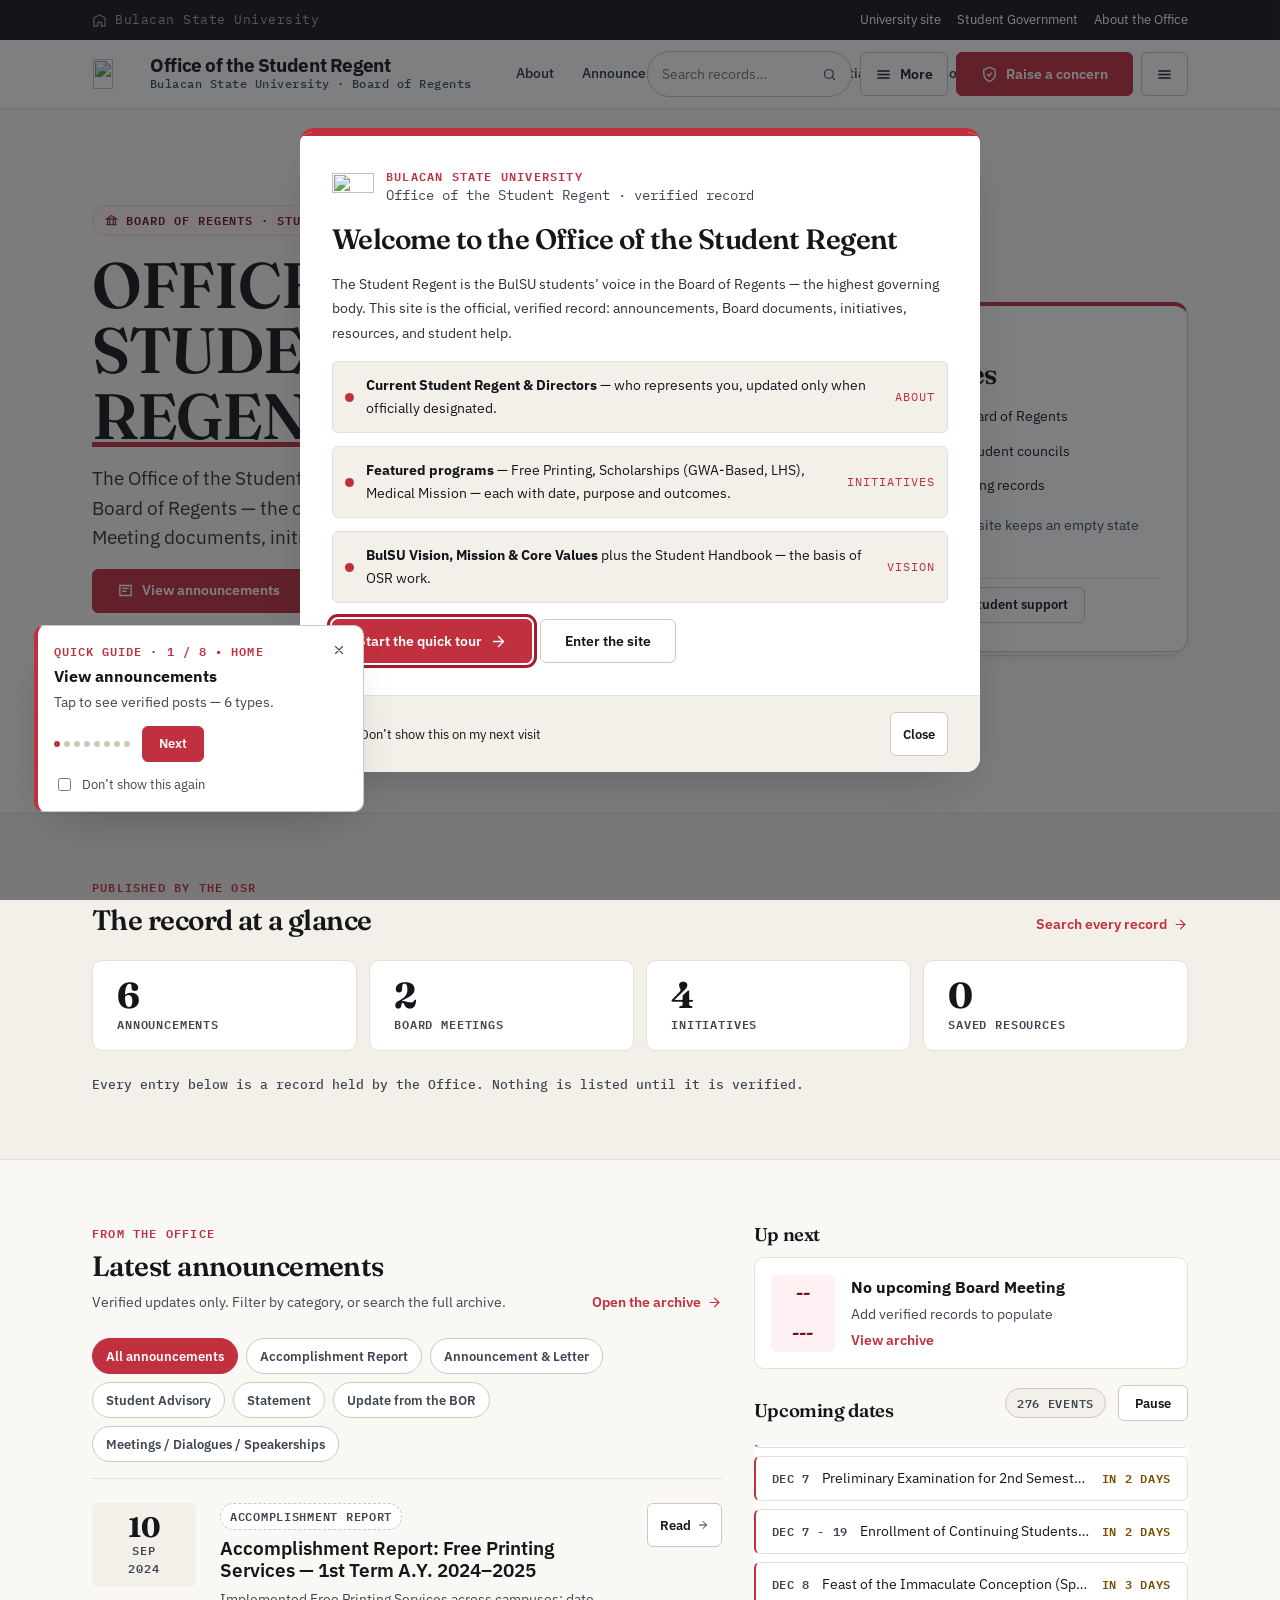
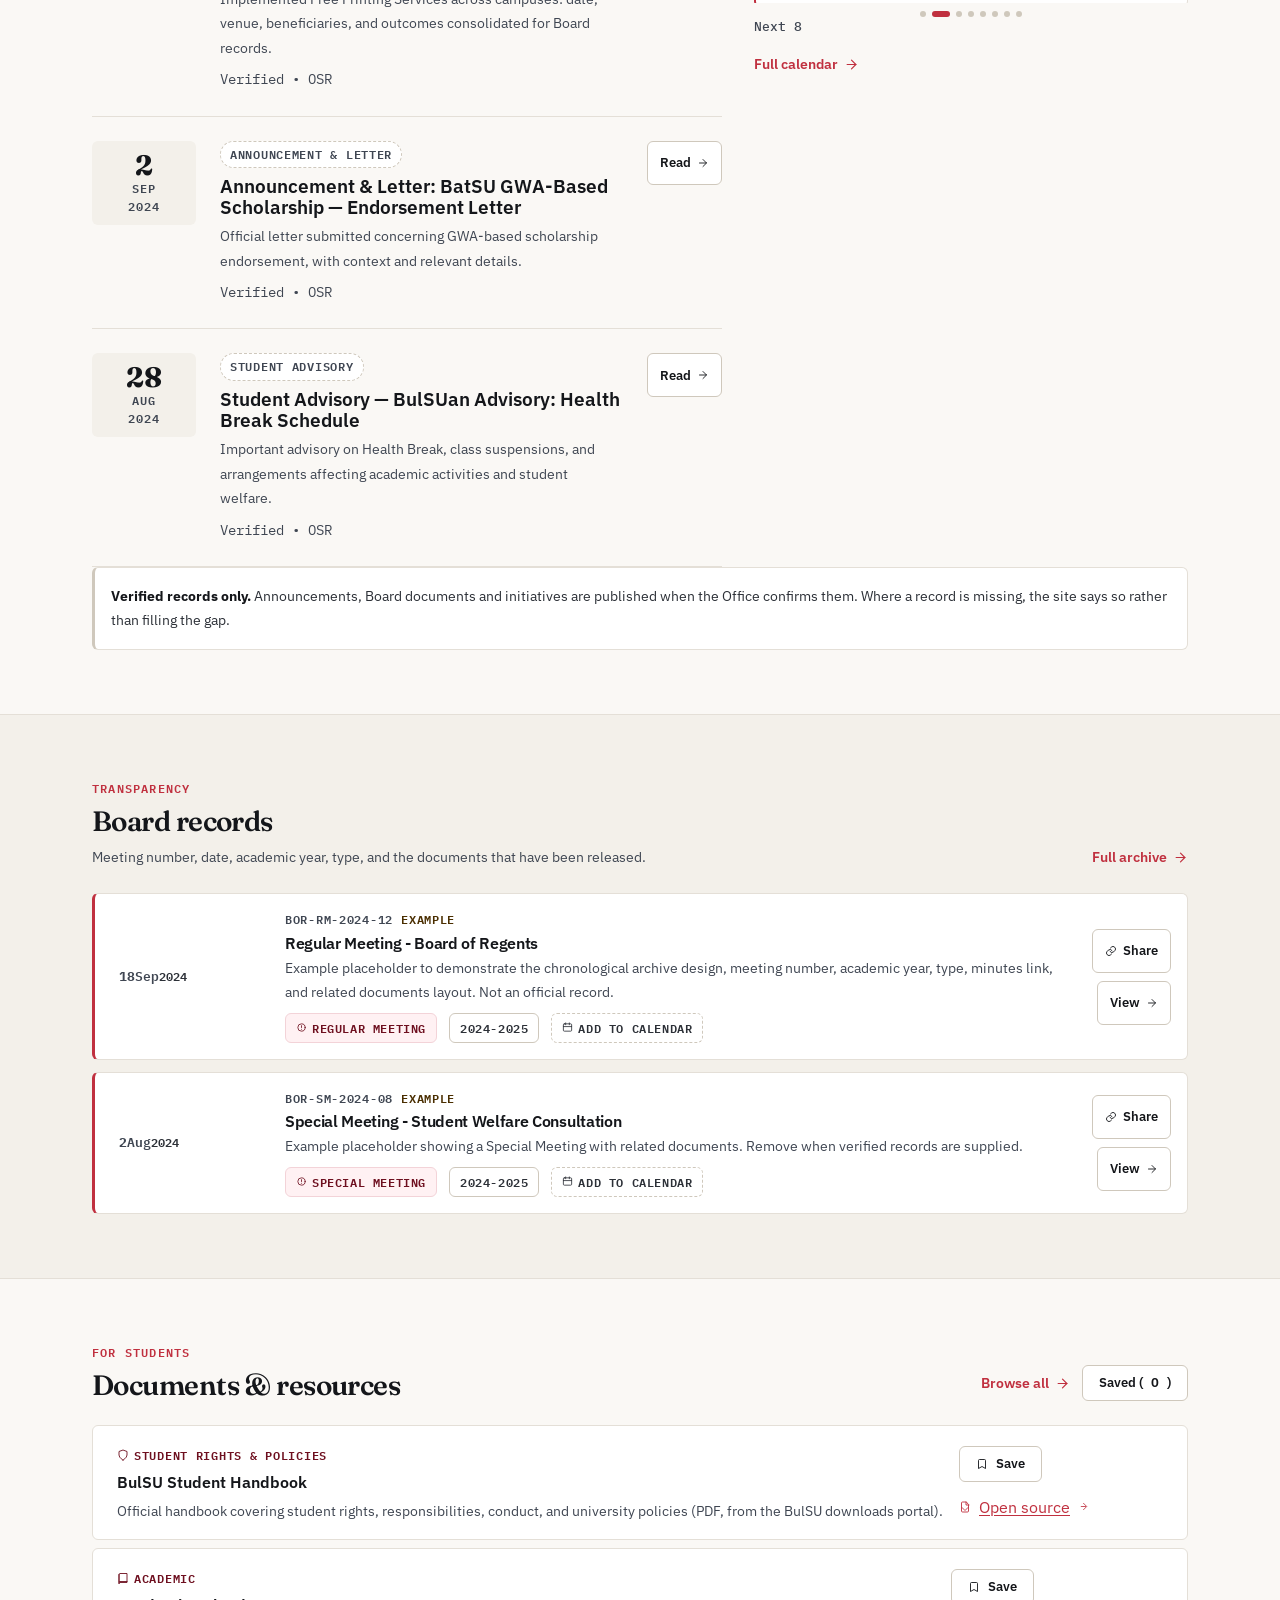
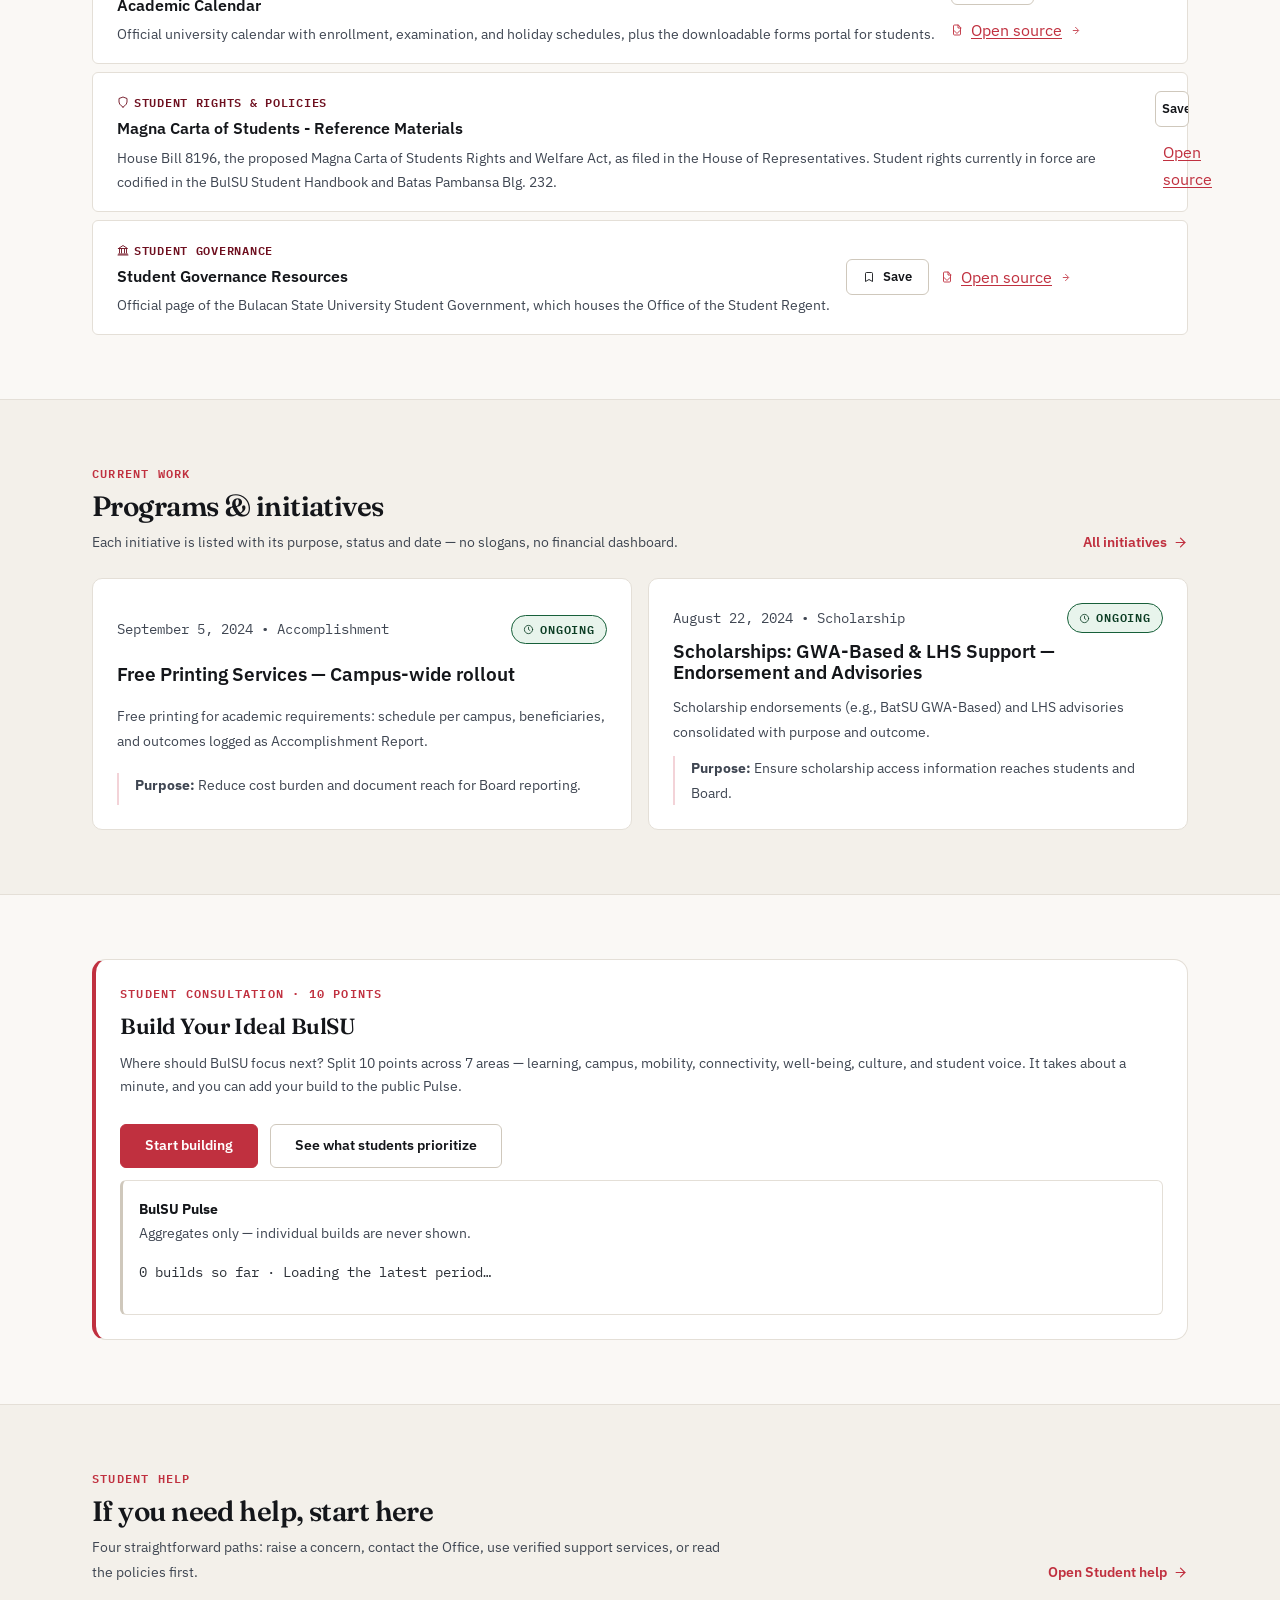
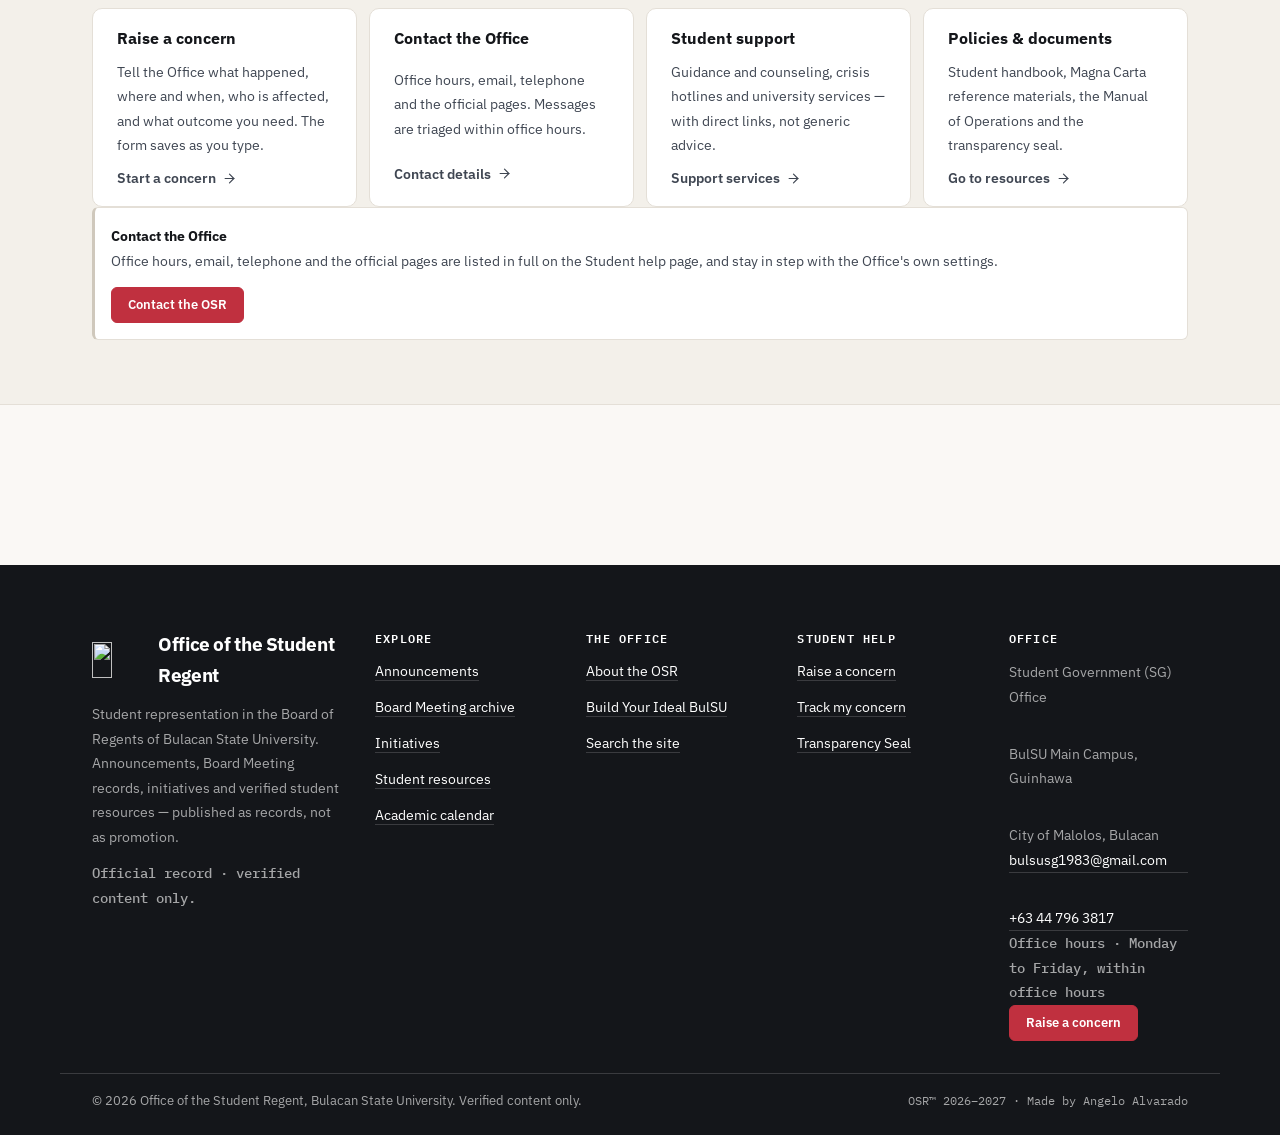
==== commit a6a0a316: "bulsuosr: design-system reference page, 12px label floor, 44px touch targets, rebuild parts Co-autho" ====
--- a/bulsuosr-redesign/index.html
+++ b/bulsuosr-redesign/index.html
@@ -128,7 +128,7 @@
   --font-mono:"IBM Plex Mono", ui-monospace, "SFMono-Regular", Menlo, monospace;
   --font-masthead:"Bricolage Grotesque", var(--font-sans);
   --text-base:16px;
-  --text-2xs:11px; --text-xs:12.5px; --text-sm:14px; --text-md:16px; --text-lg:18.5px;
+  --text-2xs:12px; --text-xs:13px; --text-sm:14px; --text-md:16px; --text-lg:18.5px;
   --text-xl:22px; --text-2xl:28px; --text-3xl:36px; --text-4xl:46px;
   --leading-tight:1.15; --leading-normal:1.65; --leading-relaxed:1.75;
   --track-tight:-.02em;
@@ -1121,6 +1121,11 @@
 }
 @media(hover:none){
   .dash-stat:hover,.card--link:hover,.initiative:hover,.board-row:hover,.search-result:hover,.feed__action:hover{transform:none}
+  /* Fingers need the same target as a thumb: every control that is allowed to
+     be compact under a mouse grows to 44px on a touch screen. */
+  .btn--sm,.dash-chip,.ab-jump button,.tag,button.tag,details summary,.pulse-tab,
+  .pulse-viewtab,.chip,.welcome-close,.track-saved__open,.step-rail li button,.pulse-step{min-height:44px}
+  .tag,button.tag,.chip{padding-top:8px; padding-bottom:8px}
 }
 @media(hover:hover){
   .dash-stat:hover{transform:translateY(-1px)}
